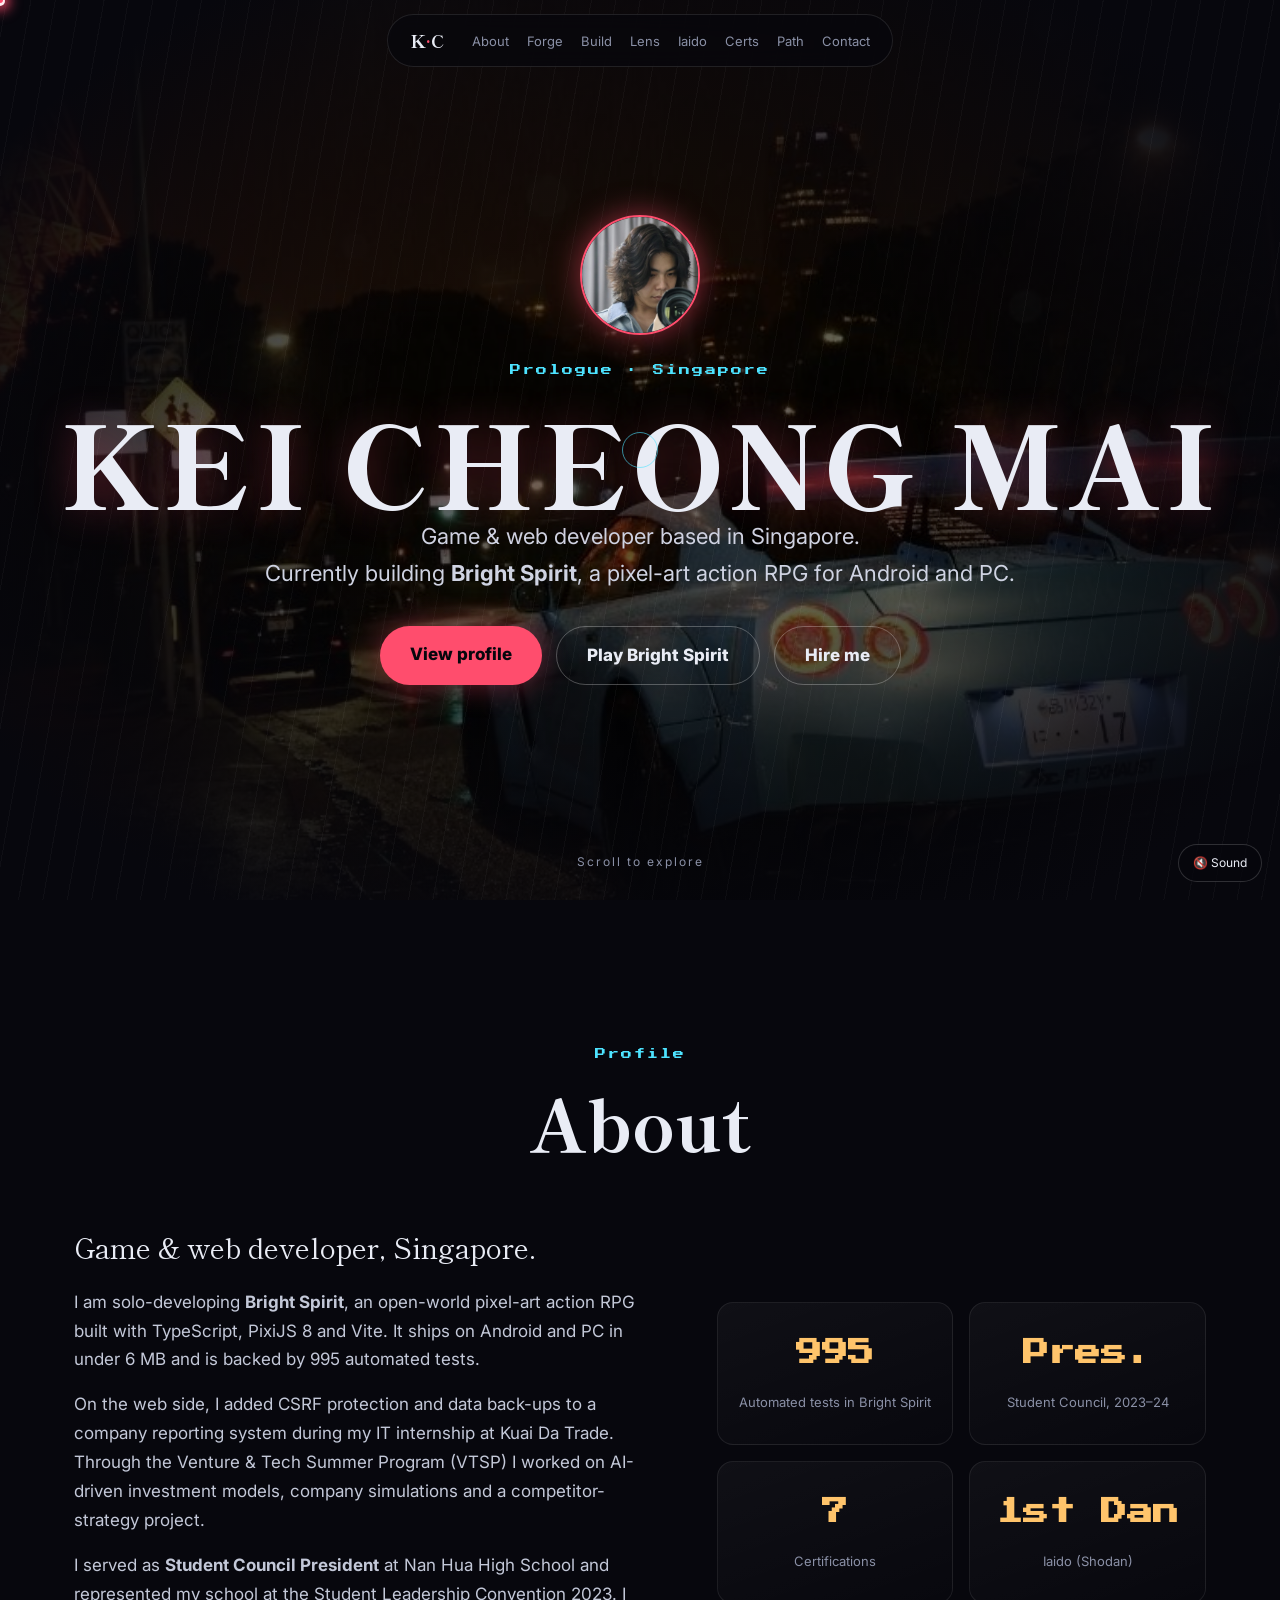
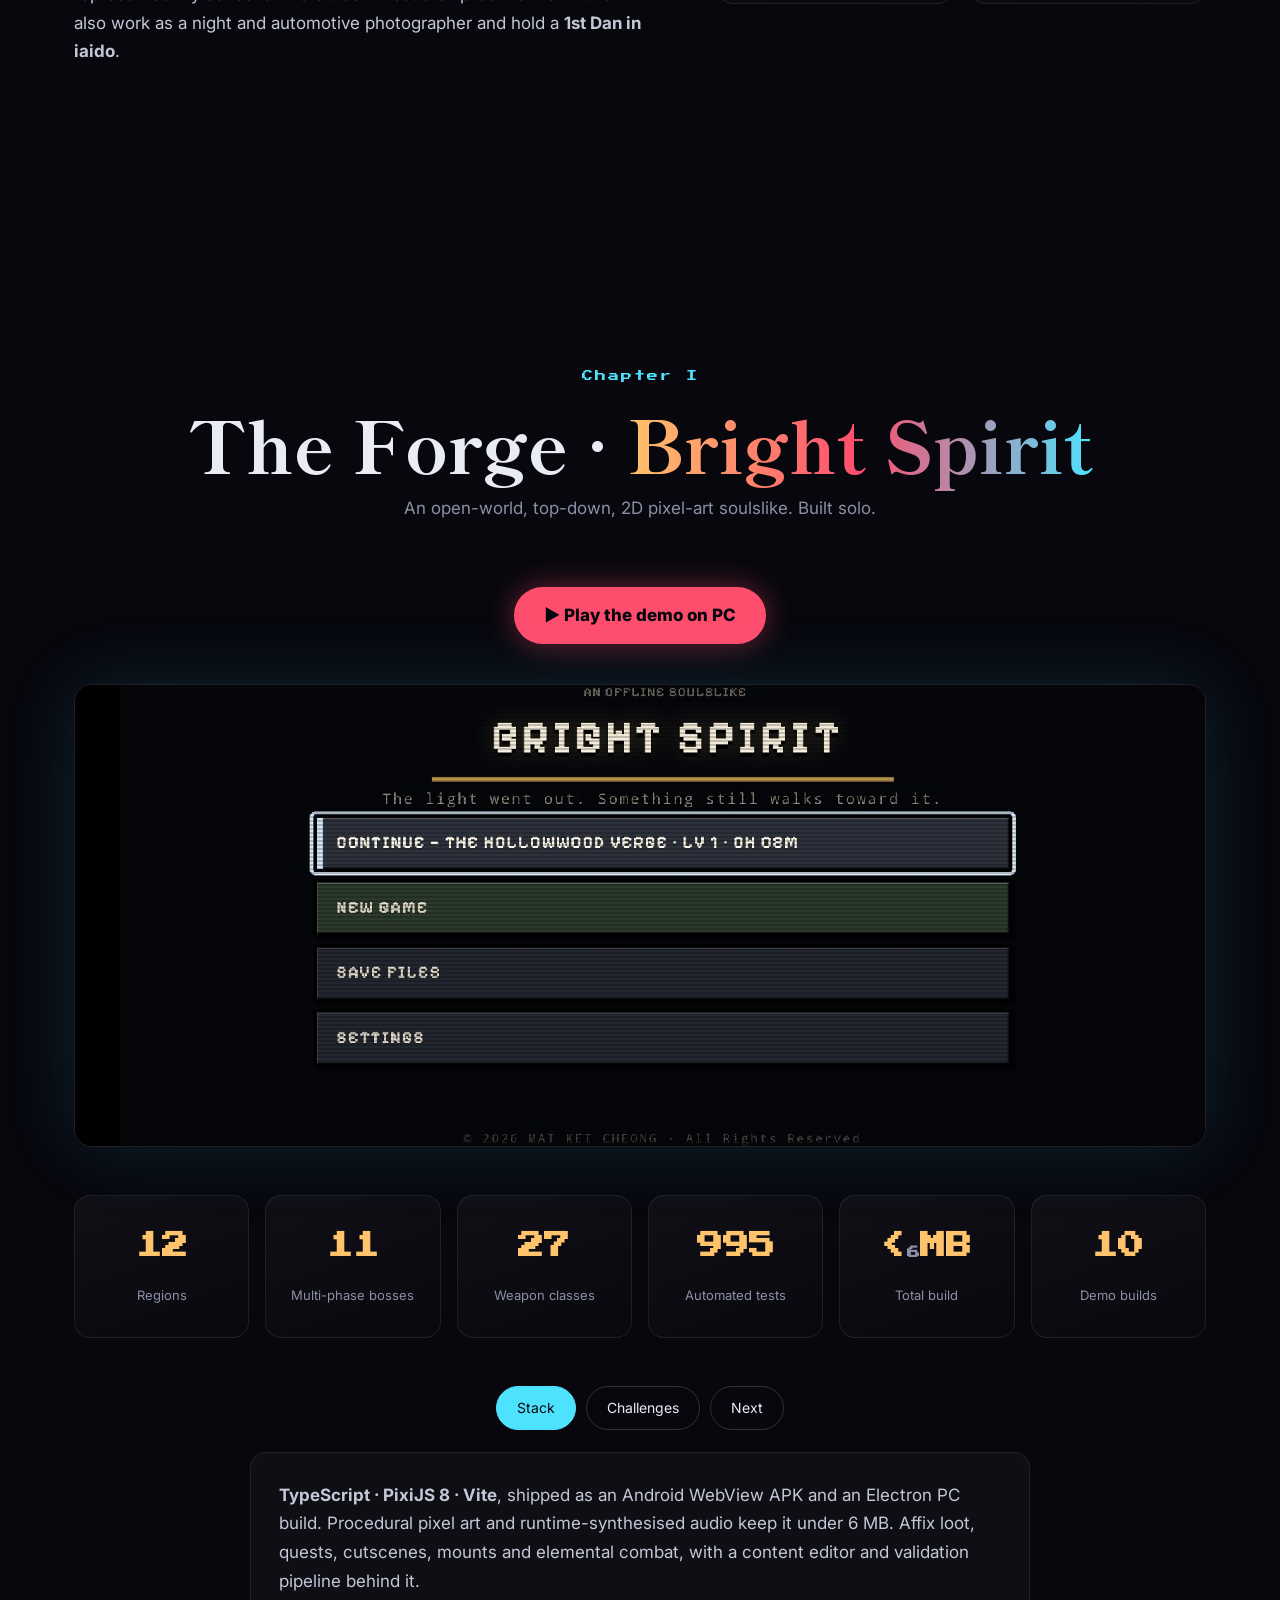
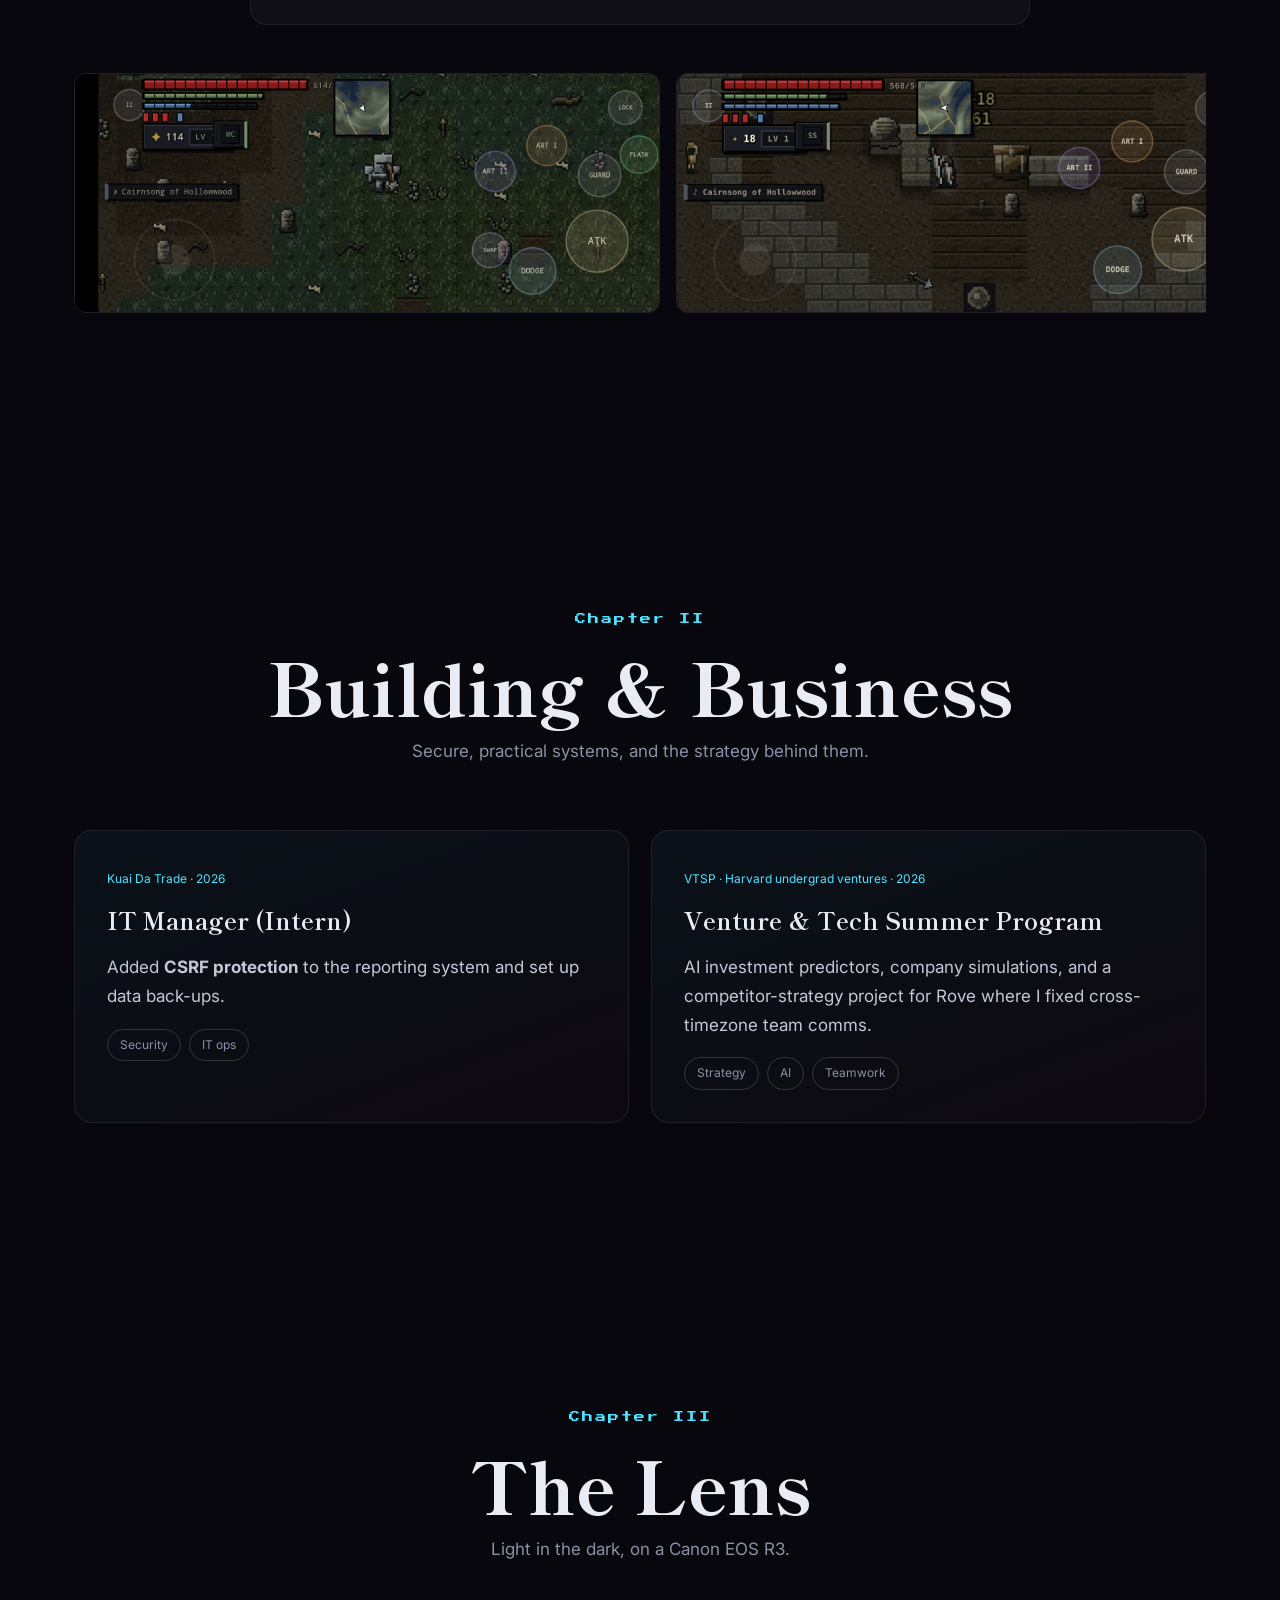
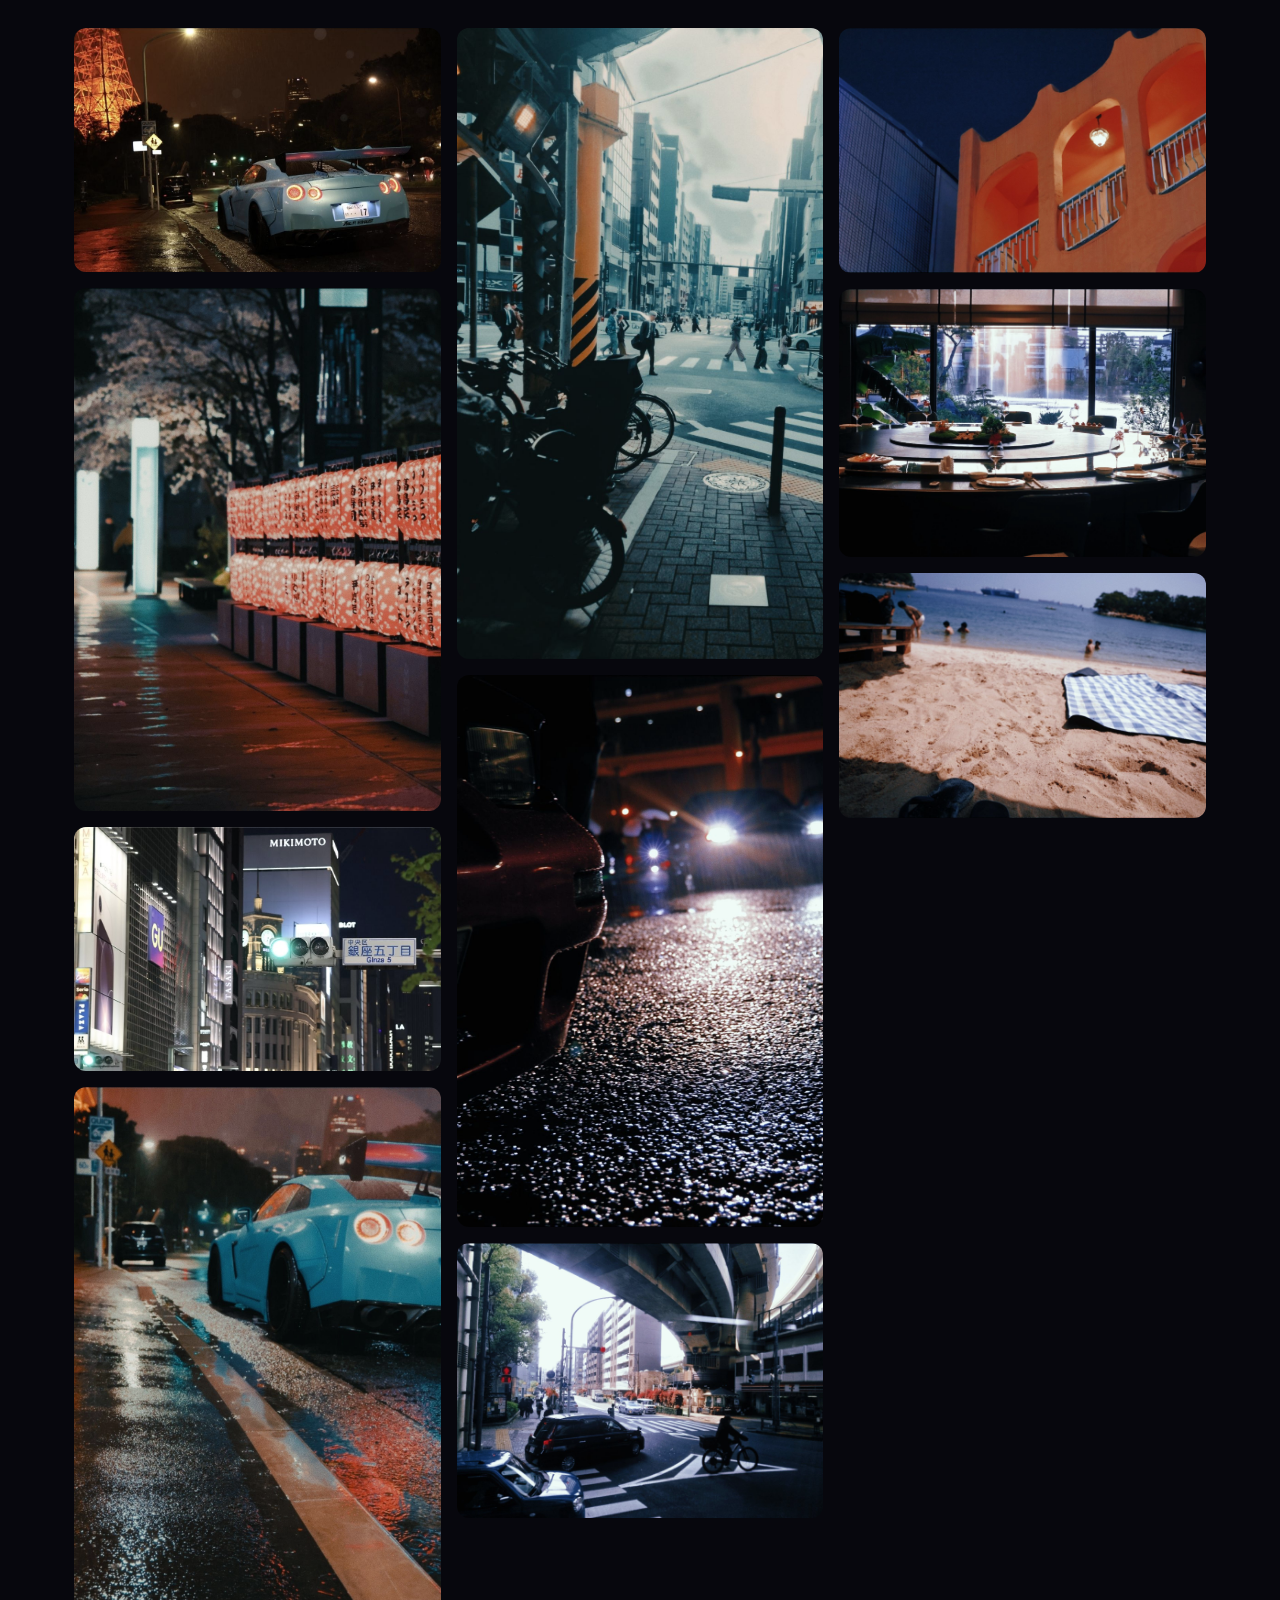
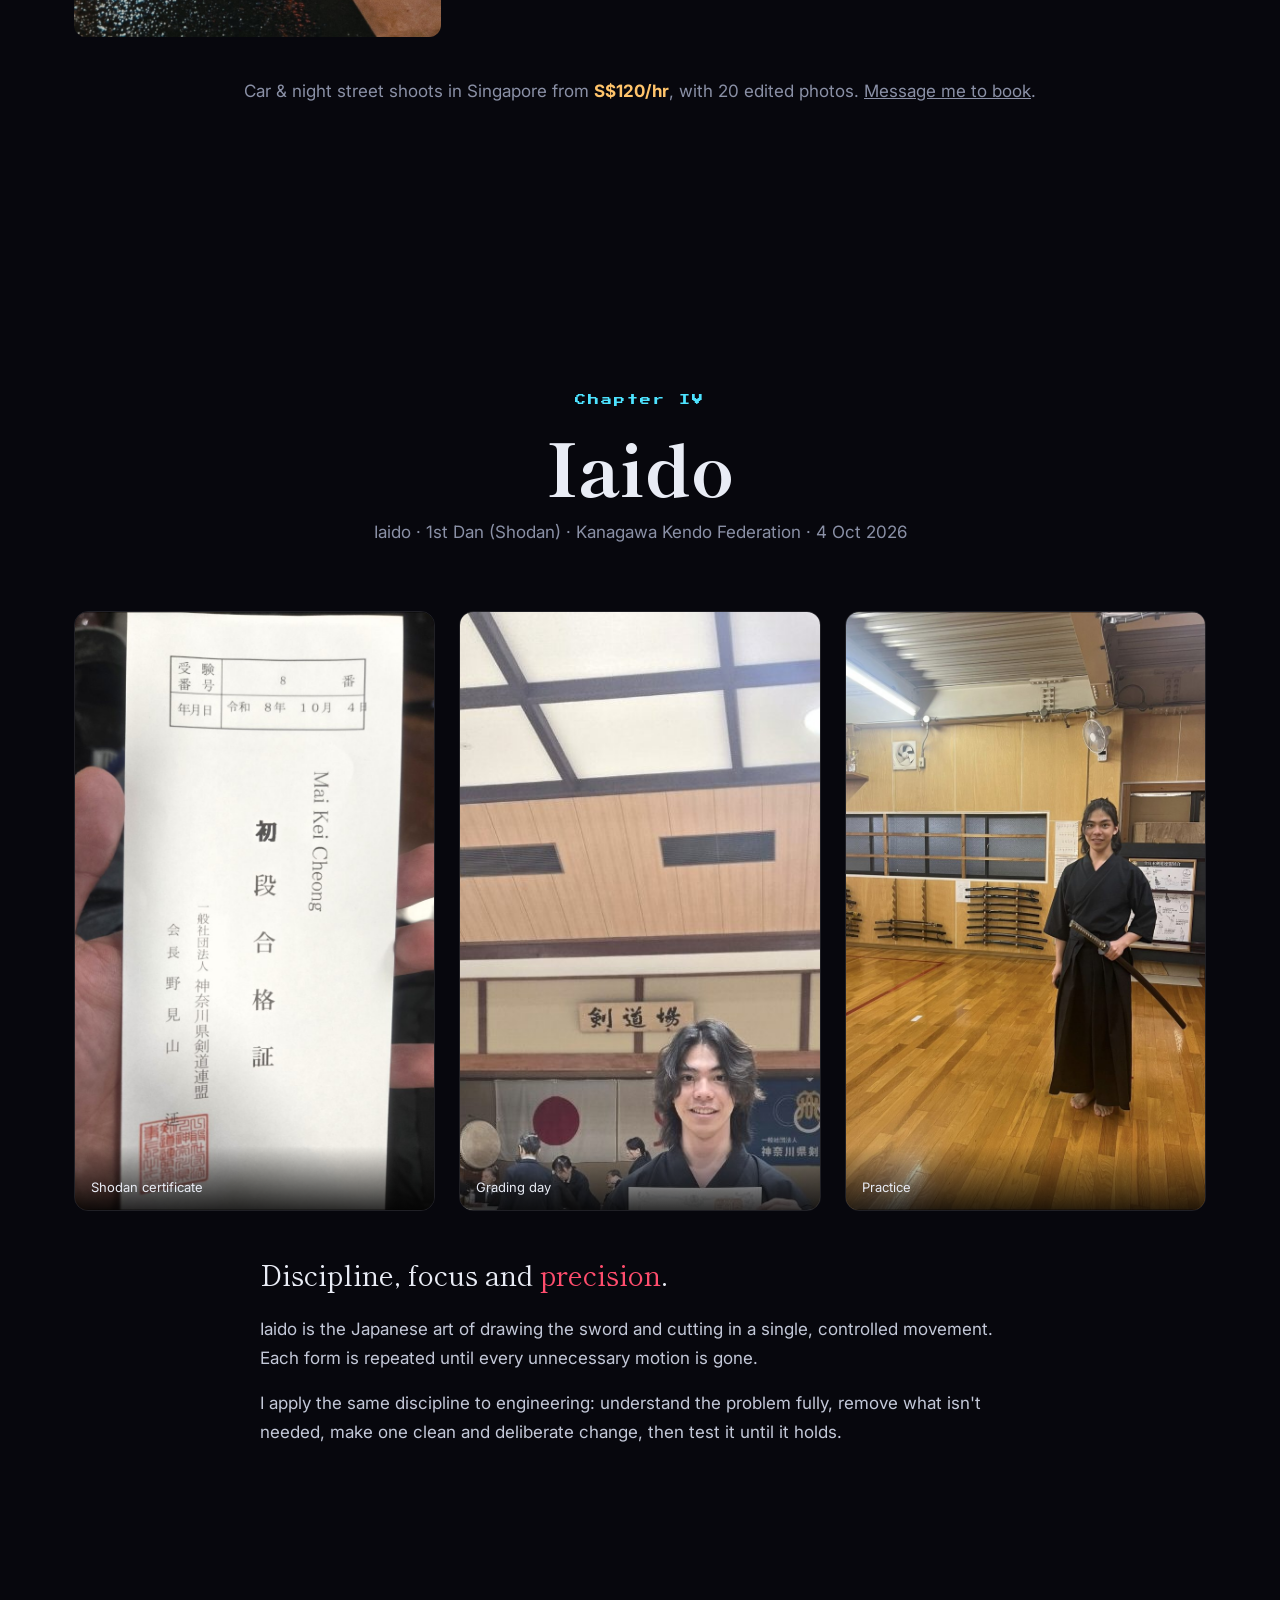
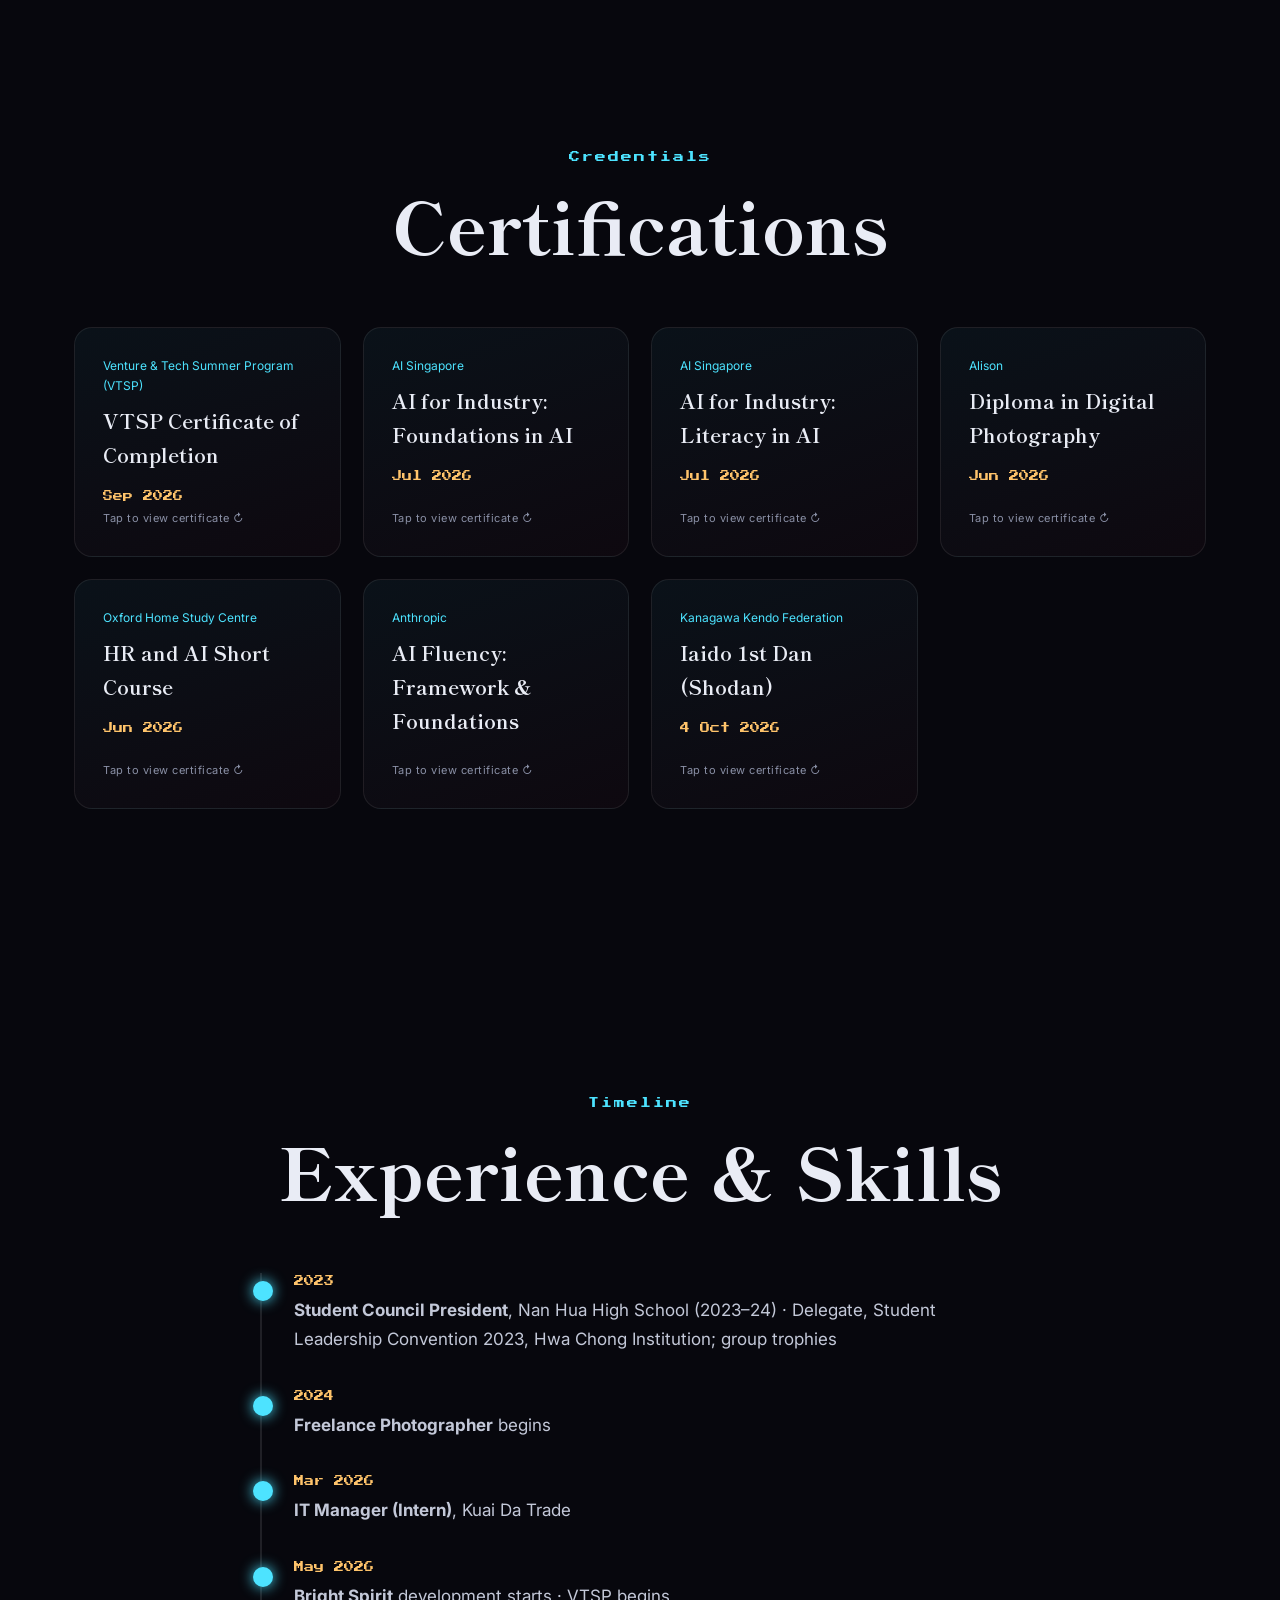
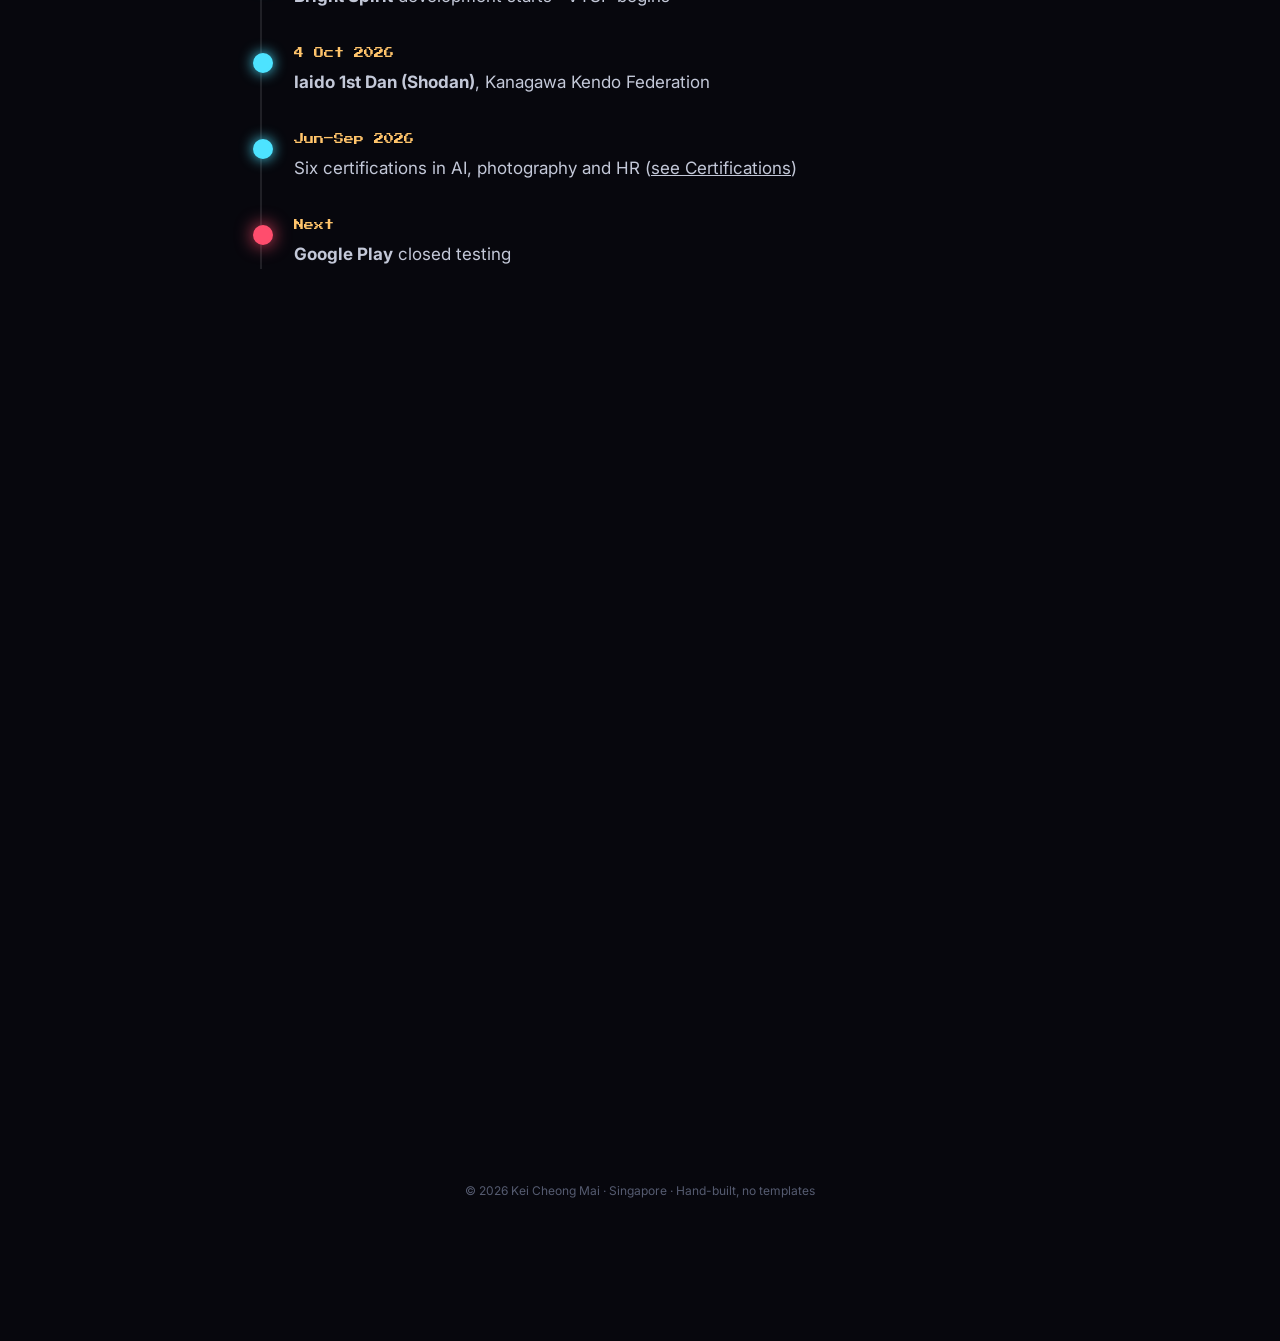
==== index.html @ 304529ba "Update the root site certificate markup. Replace index.html, style.css, and main.js, and keep the em" ====
<!doctype html>
<html lang="en"><head>
<meta charset="utf-8"><meta name="viewport" content="width=device-width,initial-scale=1">
<title>Kei Cheong Mai · Game &amp; Web Developer</title>
<meta name="description" content="Kei Cheong Mai: game and web developer building Bright Spirit, night and automotive photographer, iaido 1st Dan. Singapore.">
<meta property="og:title" content="Kei Cheong Mai · Game &amp; Web Developer"><meta property="og:image" content="img/portrait-main.jpg">
<link rel="preconnect" href="https://fonts.googleapis.com"><link href="https://fonts.googleapis.com/css2?family=Press+Start+2P&family=Shippori+Mincho:wght@600;800&family=Inter:wght@300;400;600;800&display=swap" rel="stylesheet">
<link rel="stylesheet" href="style.css">
</head><body>
<canvas id="fx"></canvas>
<div id="cursor"><span class="dot"></span><span class="ring"></span></div>
<div id="progress"><span></span><i id="flame"></i></div>
<nav id="nav"><a href="#top" class="logo">K<span>·</span>C</a>
 <ol><li><a href="#about">About</a></li><li><a href="#ch1">Forge</a></li><li><a href="#ch2">Build</a></li><li><a href="#ch3">Lens</a></li><li><a href="#ch4">Iaido</a></li><li><a href="#certs">Certs</a></li><li><a href="#path">Path</a></li><li><a href="#contact">Contact</a></li></ol></nav>

<header id="top" class="hero">
 <div class="rain" aria-hidden="true"></div>
 <div class="hero-bg" style="background-image:url(img/photo-gtr-tokyo-tower.jpg)"></div>
 <div class="hero-inner">
  <img class="portrait" src="img/portrait-main.jpg" alt="Kei Cheong Mai behind his camera">
  <p class="kicker pixel">Prologue · Singapore</p>
  <h1 class="glitch" data-text="KEI CHEONG MAI">KEI CHEONG MAI</h1>
  <p class="lead">Game &amp; web developer based in Singapore.<br>Currently building <b>Bright Spirit</b>, a pixel-art action RPG for Android and PC.</p>
  <div class="cta"><a class="btn mag" href="#about">View profile</a><a class="btn ghost mag" href="play/?demo">Play Bright Spirit</a><a class="btn ghost mag" href="#contact">Hire me</a></div>
 </div>
 <p class="hint">Scroll to explore</p>
</header>


<section id="about" class="chapter">
 <div class="chap-head reveal"><span class="pixel">Profile</span><h2>About</h2></div>
 <div class="split">
  <div class="reveal"><p class="big">Game &amp; web developer, Singapore.</p>
   <p>I am solo-developing <b>Bright Spirit</b>, an open-world pixel-art action RPG built with TypeScript, PixiJS 8 and Vite. It ships on Android and PC in under 6 MB and is backed by 995 automated tests.</p>
   <p>On the web side, I added CSRF protection and data back-ups to a company reporting system during my IT internship at Kuai Da Trade. Through the Venture &amp; Tech Summer Program (VTSP) I worked on AI-driven investment models, company simulations and a competitor-strategy project.</p>
   <p>I served as <b>Student Council President</b> at Nan Hua High School and represented my school at the Student Leadership Convention 2023. I also work as a night and automotive photographer and hold a <b>1st Dan in iaido</b>.</p></div>
  <div class="stat-grid reveal">
   <div class="stat tilt"><b data-count="995">0</b><span>Automated tests in Bright Spirit</span></div>
   <div class="stat tilt"><b>Pres.</b><span>Student Council, 2023–24</span></div>
   <div class="stat tilt"><b data-count="7">0</b><span>Certifications</span></div>
   <div class="stat tilt"><b>1st Dan</b><span>Iaido (Shodan)</span></div>
  </div>
 </div>
</section>

<section id="ch1" class="chapter forge">
 <div class="chap-head reveal"><span class="pixel">Chapter I</span><h2>The Forge · <span class="bs">Bright Spirit</span></h2><p>An open-world, top-down, 2D pixel-art soulslike. Built solo.</p></div>
 <div class="cta reveal" style="margin:0 0 40px"><a class="btn mag" href="play/?demo">▶ Play the demo on PC</a></div>
 <div class="showcase reveal"><img src="img/game-title.jpg" alt="Bright Spirit title screen" loading="lazy"><div class="scan"></div></div>
 <div class="stat-grid wide reveal">
  <div class="stat tilt"><b data-count="12">0</b><span>Regions</span></div>
  <div class="stat tilt"><b data-count="11">0</b><span>Multi-phase bosses</span></div>
  <div class="stat tilt"><b data-count="27">0</b><span>Weapon classes</span></div>
  <div class="stat tilt"><b data-count="995">0</b><span>Automated tests</span></div>
  <div class="stat tilt"><b>&lt;<span data-count="6">0</span>MB</b><span>Total build</span></div>
  <div class="stat tilt"><b data-count="10">0</b><span>Demo builds</span></div>
 </div>
 <div class="tabs reveal">
  <div class="tab-btns"><button class="on" data-t="t1">Stack</button><button data-t="t2">Challenges</button><button data-t="t3">Next</button></div>
  <div id="t1" class="tab on"><p><b>TypeScript · PixiJS 8 · Vite</b>, shipped as an Android WebView APK and an Electron PC build. Procedural pixel art and runtime-synthesised audio keep it under 6 MB. Affix loot, quests, cutscenes, mounts and elemental combat, with a content editor and validation pipeline behind it.</p></div>
  <div id="t2" class="tab"><ul><li><b>Mobile readability</b>: reworked UI for small landscape screens.</li><li><b>Low-end performance</b>: chunk caching, particle budgets and baked shading.</li><li><b>Economy rebalance</b>: cut final-boss grind from 9.5 levels to 2–4 per boss.</li><li><b>Narrative</b>: restructured the story and added DLC hooks.</li></ul></div>
  <div id="t3" class="tab"><p>Google Play closed testing, then a sequel. <span class="pixel small">Loading…</span></p></div>
 </div>
 <div class="filmstrip reveal">
  <img src="img/game-gameplay.jpg" alt="Bright Spirit gameplay" loading="lazy">
  <img src="img/v3after-land-combat.jpg" alt="Combat" loading="lazy">
  <img src="img/v3after-land-walls.jpg" alt="Level walls" loading="lazy">
  <img src="img/v3after-land-hud.jpg" alt="In-game HUD" loading="lazy">
  <img src="img/v2after-desktop-walls.jpg" alt="Desktop build" loading="lazy">
 </div>
</section>

<section id="ch2" class="chapter">
 <div class="chap-head reveal"><span class="pixel">Chapter II</span><h2>Building &amp; Business</h2><p>Secure, practical systems, and the strategy behind them.</p></div>
 <div class="cards">
  <article class="card tilt reveal"><span class="tag">Kuai Da Trade · 2026</span><h3>IT Manager (Intern)</h3><p>Added <b>CSRF protection</b> to the reporting system and set up data back-ups.</p><div class="chips"><i>Security</i><i>IT ops</i></div></article>
  <article class="card tilt reveal"><span class="tag">VTSP · Harvard undergrad ventures · 2026</span><h3>Venture &amp; Tech Summer Program</h3><p>AI investment predictors, company simulations, and a competitor-strategy project for Rove where I fixed cross-timezone team comms.</p><div class="chips"><i>Strategy</i><i>AI</i><i>Teamwork</i></div></article>
 </div>
</section>

<section id="ch3" class="chapter lens">
 <div class="chap-head reveal"><span class="pixel">Chapter III</span><h2>The Lens</h2><p>Light in the dark, on a Canon EOS R3.</p></div>
 <div class="masonry">
  <figure class="reveal"><img src="img/photo-gtr-tokyo-tower.jpg" alt="GT-R by Tokyo Tower in the rain" loading="lazy"><figcaption>Tokyo Tower, rain</figcaption></figure>
  <figure class="reveal"><img src="img/photo-lanterns.jpg" alt="Lantern wall under cherry blossoms" loading="lazy"><figcaption>Lanterns &amp; sakura</figcaption></figure>
  <figure class="reveal"><img src="img/photo-ginza5.jpg" alt="Ginza 5 at night" loading="lazy"><figcaption>Ginza 5</figcaption></figure>
  <figure class="reveal"><img src="img/photo-gtr-rain.jpg" alt="GT-R low angle in rain" loading="lazy"><figcaption>Kerbside</figcaption></figure>
  <figure class="reveal"><img src="img/photo-tokyo-crossing.jpg" alt="Tokyo crossing" loading="lazy"><figcaption>Crossing</figcaption></figure>
  <figure class="reveal"><img src="img/photo-rainy-headlights.jpg" alt="Rainy headlights" loading="lazy"><figcaption>Headlights</figcaption></figure>
  <figure class="reveal"><img src="img/photo-expressway.jpg" alt="Expressway" loading="lazy"><figcaption>Expressway</figcaption></figure>
  <figure class="reveal"><img src="img/photo-orange-balcony.jpg" alt="Orange balcony" loading="lazy"><figcaption>Balcony</figcaption></figure>
  <figure class="reveal"><img src="img/photo-lakeside-dining.jpg" alt="Lakeside dining" loading="lazy"><figcaption>Lakeside</figcaption></figure>
  <figure class="reveal"><img src="img/photo-beach.jpg" alt="Beach" loading="lazy"><figcaption>Shoreline</figcaption></figure>
 </div>
 <p class="book reveal">Car &amp; night street shoots in Singapore from <b>S$120/hr</b>, with 20 edited photos. <a href="#contact">Message me to book</a>.</p>
</section>

<section id="ch4" class="chapter iaido">
 <div class="chap-head reveal"><span class="pixel">Chapter IV</span><h2>Iaido</h2><p>Iaido · 1st Dan (Shodan) · Kanagawa Kendo Federation · 4 Oct 2026</p></div>
 <div class="iaido-grid">
  <figure class="reveal tall"><img src="img/iaido-shodan-certificate.jpg" alt="Iaido Shodan certificate, Kanagawa Kendo Federation" loading="lazy"><figcaption>Shodan certificate</figcaption></figure>
  <figure class="reveal tall"><img src="img/iaido-grading-dojo.jpg" alt="Kei Cheong at the dojo on grading day" loading="lazy"><figcaption>Grading day</figcaption></figure>
  <figure class="reveal tall"><img src="img/iaido-with-katana.jpg" alt="Kei Cheong in hakama with katana" loading="lazy"><figcaption>Practice</figcaption></figure>
 </div>
 <div class="reveal iaido-text" style="max-width:760px;margin:40px auto 0"><p class="big">Discipline, focus and <em>precision</em>.</p>
  <p>Iaido is the Japanese art of drawing the sword and cutting in a single, controlled movement. Each form is repeated until every unnecessary motion is gone.</p>
  <p>I apply the same discipline to engineering: understand the problem fully, remove what isn't needed, make one clean and deliberate change, then test it until it holds.</p></div>
</section>

<section id="certs" class="chapter">
 <div class="chap-head reveal"><span class="pixel">Credentials</span><h2>Certifications</h2></div>
 <div class="cards certs">
 <article class="card cert tilt reveal" tabindex="0" role="button" aria-pressed="false" aria-label="VTSP Certificate of Completion: show certificate" data-cert="img/certs/vtsp.jpg"><div class="flip"><div class="face front"><span class="tag">Venture &amp; Tech Summer Program (VTSP)</span><h3>VTSP Certificate of Completion</h3><p>Sep 2026</p><span class="flip-hint">Tap to view certificate ↻</span></div><div class="face back"><div class="soon"><span class="pixel">Certificate</span><p>Certificate image coming soon</p></div></div></div></article>
 <article class="card cert tilt reveal" tabindex="0" role="button" aria-pressed="false" aria-label="AI for Industry: Foundations in AI: show certificate" data-cert="img/certs/aisg-foundations.jpg"><div class="flip"><div class="face front"><span class="tag">AI Singapore</span><h3>AI for Industry: Foundations in AI</h3><p>Jul 2026</p><span class="flip-hint">Tap to view certificate ↻</span></div><div class="face back"><div class="soon"><span class="pixel">Certificate</span><p>Certificate image coming soon</p></div></div></div></article>
 <article class="card cert tilt reveal" tabindex="0" role="button" aria-pressed="false" aria-label="AI for Industry: Literacy in AI: show certificate" data-cert="img/certs/aisg-literacy.jpg"><div class="flip"><div class="face front"><span class="tag">AI Singapore</span><h3>AI for Industry: Literacy in AI</h3><p>Jul 2026</p><span class="flip-hint">Tap to view certificate ↻</span></div><div class="face back"><div class="soon"><span class="pixel">Certificate</span><p>Certificate image coming soon</p></div></div></div></article>
 <article class="card cert tilt reveal" tabindex="0" role="button" aria-pressed="false" aria-label="Diploma in Digital Photography: show certificate" data-cert="img/certs/alison-photography.jpg"><div class="flip"><div class="face front"><span class="tag">Alison</span><h3>Diploma in Digital Photography</h3><p>Jun 2026</p><span class="flip-hint">Tap to view certificate ↻</span></div><div class="face back"><div class="soon"><span class="pixel">Certificate</span><p>Certificate image coming soon</p></div></div></div></article>
 <article class="card cert tilt reveal" tabindex="0" role="button" aria-pressed="false" aria-label="HR and AI Short Course: show certificate" data-cert="img/certs/oxford-hr-ai.jpg"><div class="flip"><div class="face front"><span class="tag">Oxford Home Study Centre</span><h3>HR and AI Short Course</h3><p>Jun 2026</p><span class="flip-hint">Tap to view certificate ↻</span></div><div class="face back"><div class="soon"><span class="pixel">Certificate</span><p>Certificate image coming soon</p></div></div></div></article>
 <article class="card cert tilt reveal" tabindex="0" role="button" aria-pressed="false" aria-label="AI Fluency: Framework & Foundations: show certificate" data-cert="img/certs/anthropic-ai-fluency.jpg"><div class="flip"><div class="face front"><span class="tag">Anthropic</span><h3>AI Fluency: Framework &amp; Foundations</h3><span class="flip-hint">Tap to view certificate ↻</span></div><div class="face back"><div class="soon"><span class="pixel">Certificate</span><p>Certificate image coming soon</p></div></div></div></article>
 <article class="card cert tilt reveal" tabindex="0" role="button" aria-pressed="false" aria-label="Iaido 1st Dan (Shodan): show certificate" data-cert="img/iaido-shodan-certificate.jpg"><div class="flip"><div class="face front"><span class="tag">Kanagawa Kendo Federation</span><h3>Iaido 1st Dan (Shodan)</h3><p>4 Oct 2026</p><span class="flip-hint">Tap to view certificate ↻</span></div><div class="face back"><div class="soon"><span class="pixel">Certificate</span><p>Certificate image coming soon</p></div></div></div></article>
 </div>
</section>

<section id="path" class="chapter">
 <div class="chap-head reveal"><span class="pixel">Timeline</span><h2>Experience &amp; Skills</h2></div>
 <ol class="timeline">
  <li class="reveal"><time>2023</time><b>Student Council President</b>, Nan Hua High School (2023–24) · Delegate, Student Leadership Convention 2023, Hwa Chong Institution; group trophies</li>
  <li class="reveal"><time>2024</time><b>Freelance Photographer</b> begins</li>
  <li class="reveal"><time>Mar 2026</time><b>IT Manager (Intern)</b>, Kuai Da Trade</li>
  <li class="reveal"><time>May 2026</time><b>Bright Spirit</b> development starts · VTSP begins</li>
  <li class="reveal"><time>4 Oct 2026</time><b>Iaido 1st Dan (Shodan)</b>, Kanagawa Kendo Federation</li>
  <li class="reveal"><time>Jun–Sep 2026</time>Six certifications in AI, photography and HR (<a href="#certs">see Certifications</a>)</li>
  <li class="reveal next"><time>Next</time><b>Google Play</b> closed testing</li>
 </ol>
 <div class="skills reveal">
  <i>TypeScript</i><i>PixiJS</i><i>Vite</i><i>Electron</i><i>Android</i><i>Web design</i><i>Web security</i><i>Testing</i><i>IT ops</i><i>Photography</i><i>Project planning</i><i>Market research</i><i>Leadership</i><i>AI fluency</i>
 </div>
</section>

<section id="contact" class="chapter finale">
 <div class="reveal"><span class="pixel">Contact</span><h2>Let's work<br><span class="bs">together</span>.</h2>
 <p><a class="mail" href="mailto:maikeicheong@gmail.com">maikeicheong@gmail.com</a></p>
 <p>Open to freelance game, web and photography work, and to full-time roles.</p>
 <div class="cta"><a class="btn mag" href="mailto:maikeicheong@gmail.com?subject=Hi%20Kei%20Cheong">Email me</a><a class="btn ghost mag" href="https://www.linkedin.com/in/kei-cheong-mai-2151913a4" target="_blank" rel="noopener">LinkedIn</a></div></div>
 <footer>© 2026 Kei Cheong Mai · Singapore · Hand-built, no templates</footer>
</section>

<button id="snd" aria-pressed="false" title="Toggle slash sound">🔇 Sound</button>
<div id="lightbox"><img alt=""><p></p></div>
<script src="main.js"></script>
</body></html>
---- style.css ----
:root{--bg:#07070d;--ink:#e9ecf5;--dim:#8a90a6;--neon:#ff4d6d;--cyan:#4de3ff;--gold:#ffc46b}
*{box-sizing:border-box;margin:0;padding:0}
html{scroll-behavior:smooth}
body{background:var(--bg);color:var(--ink);font:400 17px/1.7 Inter,system-ui,sans-serif;overflow-x:hidden;cursor:none}
a,button{cursor:none;color:inherit}
@media (hover:none){body,a,button{cursor:auto}#cursor{display:none}}
::selection{background:var(--neon);color:#000}
.pixel{font-family:"Press Start 2P",monospace;font-size:11px;letter-spacing:2px;color:var(--cyan)}
.small{font-size:9px}
#fx{position:fixed;inset:0;pointer-events:none;z-index:90}
#cursor .dot,#cursor .ring{position:fixed;left:0;top:0;pointer-events:none;z-index:100;border-radius:50%;transform:translate(-50%,-50%)}
#cursor .dot{width:6px;height:6px;background:var(--neon);box-shadow:0 0 12px var(--neon)}
#cursor .ring{width:36px;height:36px;border:1px solid rgba(77,227,255,.6);transition:width .2s,height .2s,border-color .2s}
body.hov #cursor .ring{width:64px;height:64px;border-color:var(--neon)}
#progress{position:fixed;left:0;top:0;height:3px;width:100%;z-index:80}
#progress span{display:block;height:100%;width:0;background:linear-gradient(90deg,var(--cyan),var(--neon))}
#flame{position:absolute;top:-4px;left:0;width:10px;height:10px;border-radius:50%;background:#fff;box-shadow:0 0 14px 4px var(--neon)}
#nav{position:fixed;top:14px;left:50%;transform:translateX(-50%);z-index:70;display:flex;gap:28px;align-items:center;padding:10px 22px;border:1px solid #ffffff1a;border-radius:40px;background:#07070daa;backdrop-filter:blur(10px)}
#nav ol{display:flex;gap:18px;list-style:none}
#nav a{text-decoration:none;font-size:13px;color:var(--dim);transition:color .2s}
#nav a:hover,#nav a.on{color:var(--ink)}
.logo{font-family:"Shippori Mincho";font-weight:800;font-size:18px!important;color:var(--ink)!important}.logo span{color:var(--neon)}
@media(max-width:760px){#nav ol{display:none}}
.hero{position:relative;height:100vh;min-height:620px;display:grid;place-items:center;overflow:hidden;text-align:center}
.hero-bg{position:absolute;inset:-5%;background-size:cover;background-position:center;filter:brightness(.38) saturate(1.2);transform:scale(1.1)}
.hero::after{content:"";position:absolute;inset:0;background:radial-gradient(ellipse at center,transparent 30%,var(--bg) 85%)}
.rain{position:absolute;inset:0;z-index:2;background-image:repeating-linear-gradient(100deg,transparent 0 6px,#ffffff10 6px 7px,transparent 7px 24px);background-size:200% 200%;animation:rain .5s linear infinite;opacity:.5}
@keyframes rain{to{background-position:-60px 160px}}
.hero-inner{position:relative;z-index:3;padding:0 20px}
.kicker{margin-bottom:22px}
h1{font-family:"Shippori Mincho";font-weight:800;font-size:clamp(44px,9vw,128px);line-height:1;letter-spacing:4px;text-shadow:0 0 40px #ff4d6d55}
.glitch{position:relative}
.glitch::before,.glitch::after{content:attr(data-text);position:absolute;inset:0;opacity:.7;clip-path:inset(0 0 100% 0)}
.glitch::before{color:var(--cyan);animation:g1 3s infinite steps(1)}
.glitch::after{color:var(--neon);animation:g2 3s infinite steps(1)}
@keyframes g1{0%,92%{transform:none;clip-path:inset(0 0 100% 0)}93%{transform:translate(-4px,2px);clip-path:inset(20% 0 50% 0)}96%{transform:translate(3px,-2px);clip-path:inset(60% 0 10% 0)}}
@keyframes g2{0%,93%{transform:none;clip-path:inset(0 0 100% 0)}94%{transform:translate(4px,0);clip-path:inset(40% 0 30% 0)}97%{transform:translate(-3px,1px);clip-path:inset(5% 0 80% 0)}}
.kanji{font-family:"Shippori Mincho";color:var(--neon);font-size:22px;letter-spacing:12px;margin:14px 0 20px}
.lead{font-size:clamp(17px,2vw,22px);color:#cfd3e2}
.swap{color:var(--gold);display:inline-block;min-width:3ch}
.cta{display:flex;gap:14px;justify-content:center;margin-top:34px;flex-wrap:wrap}
.btn{display:inline-block;padding:14px 30px;border-radius:40px;background:var(--neon);color:#07070d;font-weight:800;text-decoration:none;box-shadow:0 0 30px #ff4d6d66;transition:box-shadow .3s}
.btn:hover{box-shadow:0 0 50px var(--neon)}
.btn.ghost{background:transparent;color:var(--ink);border:1px solid #ffffff44;box-shadow:none}
.hint{position:absolute;bottom:28px;z-index:3;font-size:12px;color:var(--dim);letter-spacing:2px;animation:bob 2s ease-in-out infinite}
@keyframes bob{50%{transform:translateY(6px)}}
.chapter{position:relative;max-width:1180px;margin:0 auto;padding:140px 24px}
.chap-head{text-align:center;margin-bottom:64px}
.chap-head h2,.finale h2{font-family:"Shippori Mincho";font-weight:800;font-size:clamp(36px,6vw,72px);line-height:1.1;margin:12px 0}
.chap-head p{color:var(--dim)}
.bs{background:linear-gradient(90deg,var(--gold),var(--neon),var(--cyan));-webkit-background-clip:text;background-clip:text;color:transparent}
.split{display:grid;grid-template-columns:1.2fr 1fr;gap:56px;align-items:center}
@media(max-width:860px){.split{grid-template-columns:1fr}}
.split p{margin-bottom:16px;color:#c3c8d8}.big{font-size:28px;font-family:"Shippori Mincho";color:var(--ink)!important}.big em{color:var(--neon);font-style:normal}
.stat-grid{display:grid;grid-template-columns:repeat(2,1fr);gap:16px}
.stat-grid.wide{grid-template-columns:repeat(auto-fit,minmax(160px,1fr));margin:48px 0}
.stat{padding:28px 20px;border:1px solid #ffffff14;border-radius:16px;background:linear-gradient(160deg,#ffffff0a,#ffffff02);text-align:center;transition:transform .15s,border-color .3s}
.stat:hover{border-color:var(--neon)}
.stat b{display:block;font-family:"Press Start 2P";font-size:26px;color:var(--gold);margin-bottom:12px}
.stat span{font-size:13px;color:var(--dim)}
.showcase{position:relative;border-radius:18px;overflow:hidden;border:1px solid #ffffff1a;box-shadow:0 0 80px #4de3ff22}
.showcase img{display:block;width:100%;image-rendering:pixelated}
.scan{position:absolute;inset:0;background:repeating-linear-gradient(0deg,#0003 0 2px,transparent 2px 4px);pointer-events:none}
.tabs{max-width:780px;margin:0 auto}
.tab-btns{display:flex;gap:10px;justify-content:center;margin-bottom:22px}
.tab-btns button{font:inherit;font-size:14px;padding:9px 20px;border-radius:30px;border:1px solid #ffffff2a;background:none;transition:.2s}
.tab-btns button.on{background:var(--cyan);color:#07070d;border-color:var(--cyan)}
.tab{display:none;padding:28px;border-radius:16px;background:#ffffff08;border:1px solid #ffffff12;color:#c3c8d8}
.tab.on{display:block;animation:fade .4s}.tab li{margin:0 0 8px 18px}
@keyframes fade{from{opacity:0;transform:translateY(8px)}}
.filmstrip{display:flex;gap:16px;overflow-x:auto;margin-top:48px;padding-bottom:12px;scroll-snap-type:x mandatory}
.filmstrip img{height:240px;border-radius:12px;scroll-snap-align:start;border:1px solid #ffffff1a;transition:transform .3s}
.filmstrip img:hover{transform:scale(1.03)}
.cards{display:grid;grid-template-columns:repeat(auto-fit,minmax(300px,1fr));gap:22px}
.card{padding:32px;border-radius:18px;border:1px solid #ffffff14;background:linear-gradient(160deg,#4de3ff0d,#ff4d6d08);transition:transform .15s,border-color .3s}
.card:hover{border-color:var(--cyan)}
.tag{font-size:12px;color:var(--cyan)}.card h3{font-family:"Shippori Mincho";font-size:24px;margin:8px 0 12px}.card p{color:#c3c8d8}
.chips,.skills{display:flex;flex-wrap:wrap;gap:8px;margin-top:18px}
.chips i,.skills i{font-style:normal;font-size:12px;padding:5px 12px;border-radius:20px;border:1px solid #ffffff2a;color:var(--dim);transition:.2s}
.skills{justify-content:center;margin-top:60px}.skills i:hover{color:#07070d;background:var(--gold);border-color:var(--gold)}
.masonry{columns:3 300px;column-gap:16px}
.masonry figure{position:relative;margin-bottom:16px;break-inside:avoid;border-radius:12px;overflow:hidden}
.masonry img{display:block;width:100%;transition:transform .6s,filter .6s;filter:saturate(.85)}
.masonry figure:hover img{transform:scale(1.06);filter:saturate(1.2)}
figcaption{position:absolute;left:0;right:0;bottom:0;padding:30px 16px 12px;font-size:13px;background:linear-gradient(transparent,#000c);opacity:0;transition:.3s}
.masonry figure:hover figcaption{opacity:1}
.book{text-align:center;margin-top:40px;color:var(--dim)}.book b{color:var(--gold)}
.timeline{list-style:none;max-width:760px;margin:0 auto;border-left:2px solid #ffffff1a;padding-left:32px}
.timeline li{position:relative;margin-bottom:34px;color:#c3c8d8}
.timeline li::before{content:"";position:absolute;left:-41px;top:8px;width:16px;height:16px;border-radius:50%;background:var(--bg);border:2px solid var(--cyan);transition:.4s}
.timeline li.in::before{background:var(--cyan);box-shadow:0 0 14px var(--cyan)}
.timeline li.next::before{border-color:var(--neon);background:var(--neon);box-shadow:0 0 18px var(--neon);animation:pulse 1.5s infinite}
@keyframes pulse{50%{box-shadow:0 0 4px var(--neon)}}
.timeline time{display:block;font-family:"Press Start 2P";font-size:10px;color:var(--gold);margin-bottom:6px}
.finale{text-align:center;min-height:80vh;display:flex;flex-direction:column;justify-content:center}
.finale p{color:var(--dim);margin-top:12px}
footer{margin-top:120px;font-size:12px;color:#555b70}
.reveal{opacity:0;transform:translateY(40px);transition:opacity .9s,transform .9s cubic-bezier(.2,.7,.2,1)}
.reveal.in{opacity:1;transform:none}
#lightbox{position:fixed;inset:0;z-index:95;background:#000e;display:none;place-items:center;padding:4vw}
#lightbox.on{display:grid}#lightbox img{max-width:100%;max-height:82vh;border-radius:8px}#lightbox p{text-align:center;color:var(--dim);margin-top:10px}
@media (prefers-reduced-motion:reduce){*{animation:none!important;transition:none!important}.reveal{opacity:1;transform:none}}

.portrait{width:120px;height:120px;border-radius:50%;object-fit:cover;border:2px solid var(--neon);box-shadow:0 0 30px #ff4d6d88;margin-bottom:18px}
.iaido-grid{display:grid;grid-template-columns:1fr 1.5fr 1fr;gap:24px;align-items:start}
.iaido-grid figure{position:relative;border-radius:14px;overflow:hidden;border:1px solid #ffffff1a}
.iaido-grid img{display:block;width:100%}
.iaido-grid .tall img{aspect-ratio:3/5;object-fit:cover}
.iaido-text p{margin-bottom:16px;color:#c3c8d8}.iaido-text .wide{margin-top:20px}
.iaido-grid figcaption{opacity:1}
@media(max-width:860px){.iaido-grid{grid-template-columns:1fr}}
#snd{position:fixed;right:18px;bottom:18px;z-index:70;font:inherit;font-size:12px;padding:8px 14px;border-radius:20px;border:1px solid #ffffff2a;background:#07070dcc}
@media (prefers-reduced-motion:reduce){.rain{display:none}}
.mail{color:var(--gold);font-size:20px;text-decoration:none}
.iaido-grid{grid-template-columns:repeat(3,1fr)}
.certs{grid-template-columns:repeat(auto-fit,minmax(260px,1fr))}.cert h3{font-size:20px}.cert p{font-family:"Press Start 2P";font-size:10px;color:var(--gold)!important;margin-top:4px}
@media(max-width:860px){.iaido-grid{grid-template-columns:1fr}}
/* cert flip cards */
.cert{padding:0;background:none;border:0;perspective:1000px;cursor:pointer;outline:none;min-height:230px}
.cert .flip{position:relative;height:100%;min-height:230px;transform-style:preserve-3d;transition:transform .8s cubic-bezier(.2,.8,.2,1)}
.cert.flipped .flip{transform:rotateY(180deg)}
.cert .face{position:absolute;inset:0;backface-visibility:hidden;-webkit-backface-visibility:hidden;border-radius:18px;border:1px solid #ffffff14;background:linear-gradient(160deg,#4de3ff0d,#ff4d6d08);padding:28px;display:flex;flex-direction:column;overflow:hidden}
.cert .back{transform:rotateY(180deg);padding:10px;align-items:center;justify-content:center;background:#0b0b14;border-color:#4de3ff55}
.cert:hover .face,.cert:focus-visible .face{border-color:var(--cyan)}
.cert:focus-visible .face{box-shadow:0 0 0 2px var(--cyan)}
.cert .back img{max-width:100%;max-height:100%;object-fit:contain;border-radius:10px;cursor:zoom-in}
.cert .soon{text-align:center;color:var(--dim)}.cert .soon .pixel{font-size:10px;color:var(--cyan)}.cert .soon p{font-family:"Shippori Mincho";font-size:18px;color:#c3c8d8!important;margin-top:10px}
.cert .back .soon{border:1px dashed #ffffff22;border-radius:12px;padding:28px 18px;width:100%}
.flip-hint{margin-top:auto;font-size:11px;color:var(--dim);letter-spacing:.5px}
.cert.burst .face{animation:certglow .7s ease-out}
@keyframes certglow{0%{box-shadow:0 0 0 0 #4de3ffaa,0 0 0 0 #ff4d6d88}60%{box-shadow:0 0 30px 8px #4de3ff55,0 0 60px 16px #ff4d6d33}100%{box-shadow:0 0 0 0 transparent}}
@media(prefers-reduced-motion:reduce){.cert .flip{transition:none}.cert.burst .face{animation:none}}
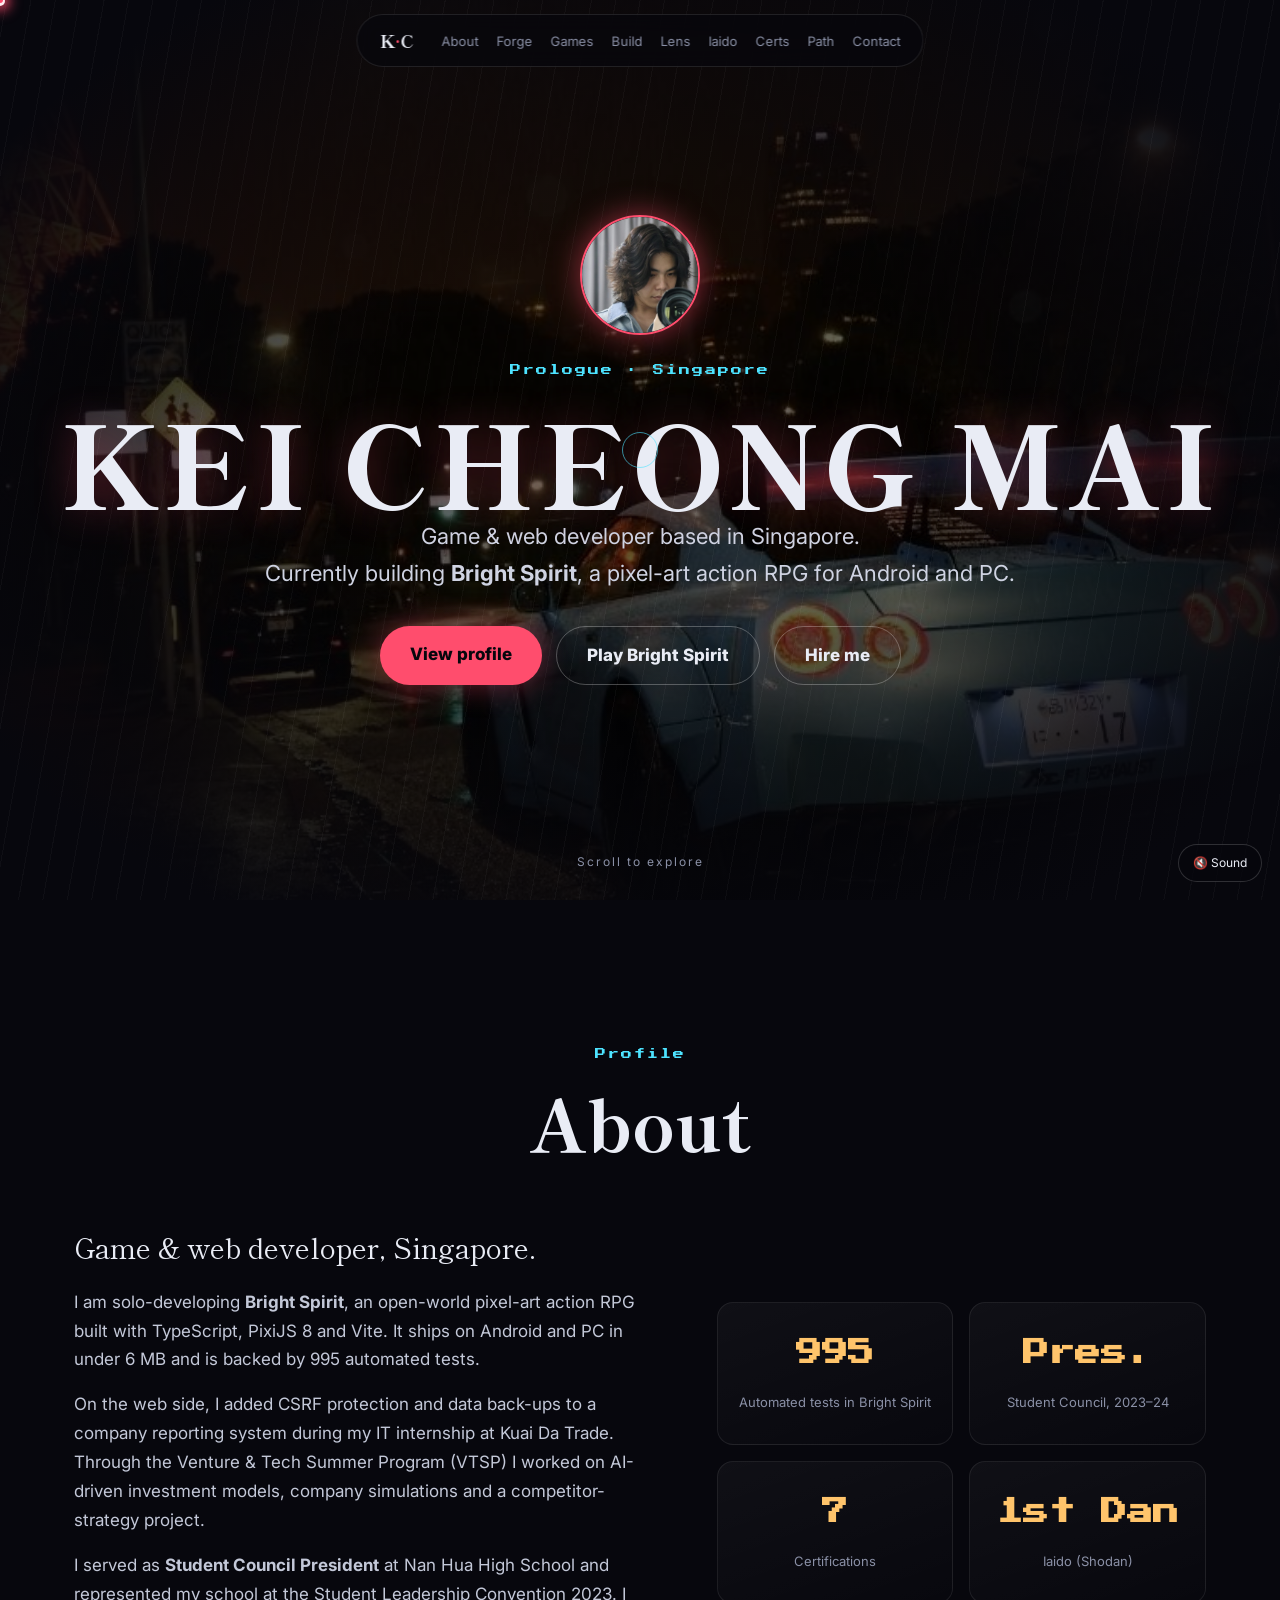
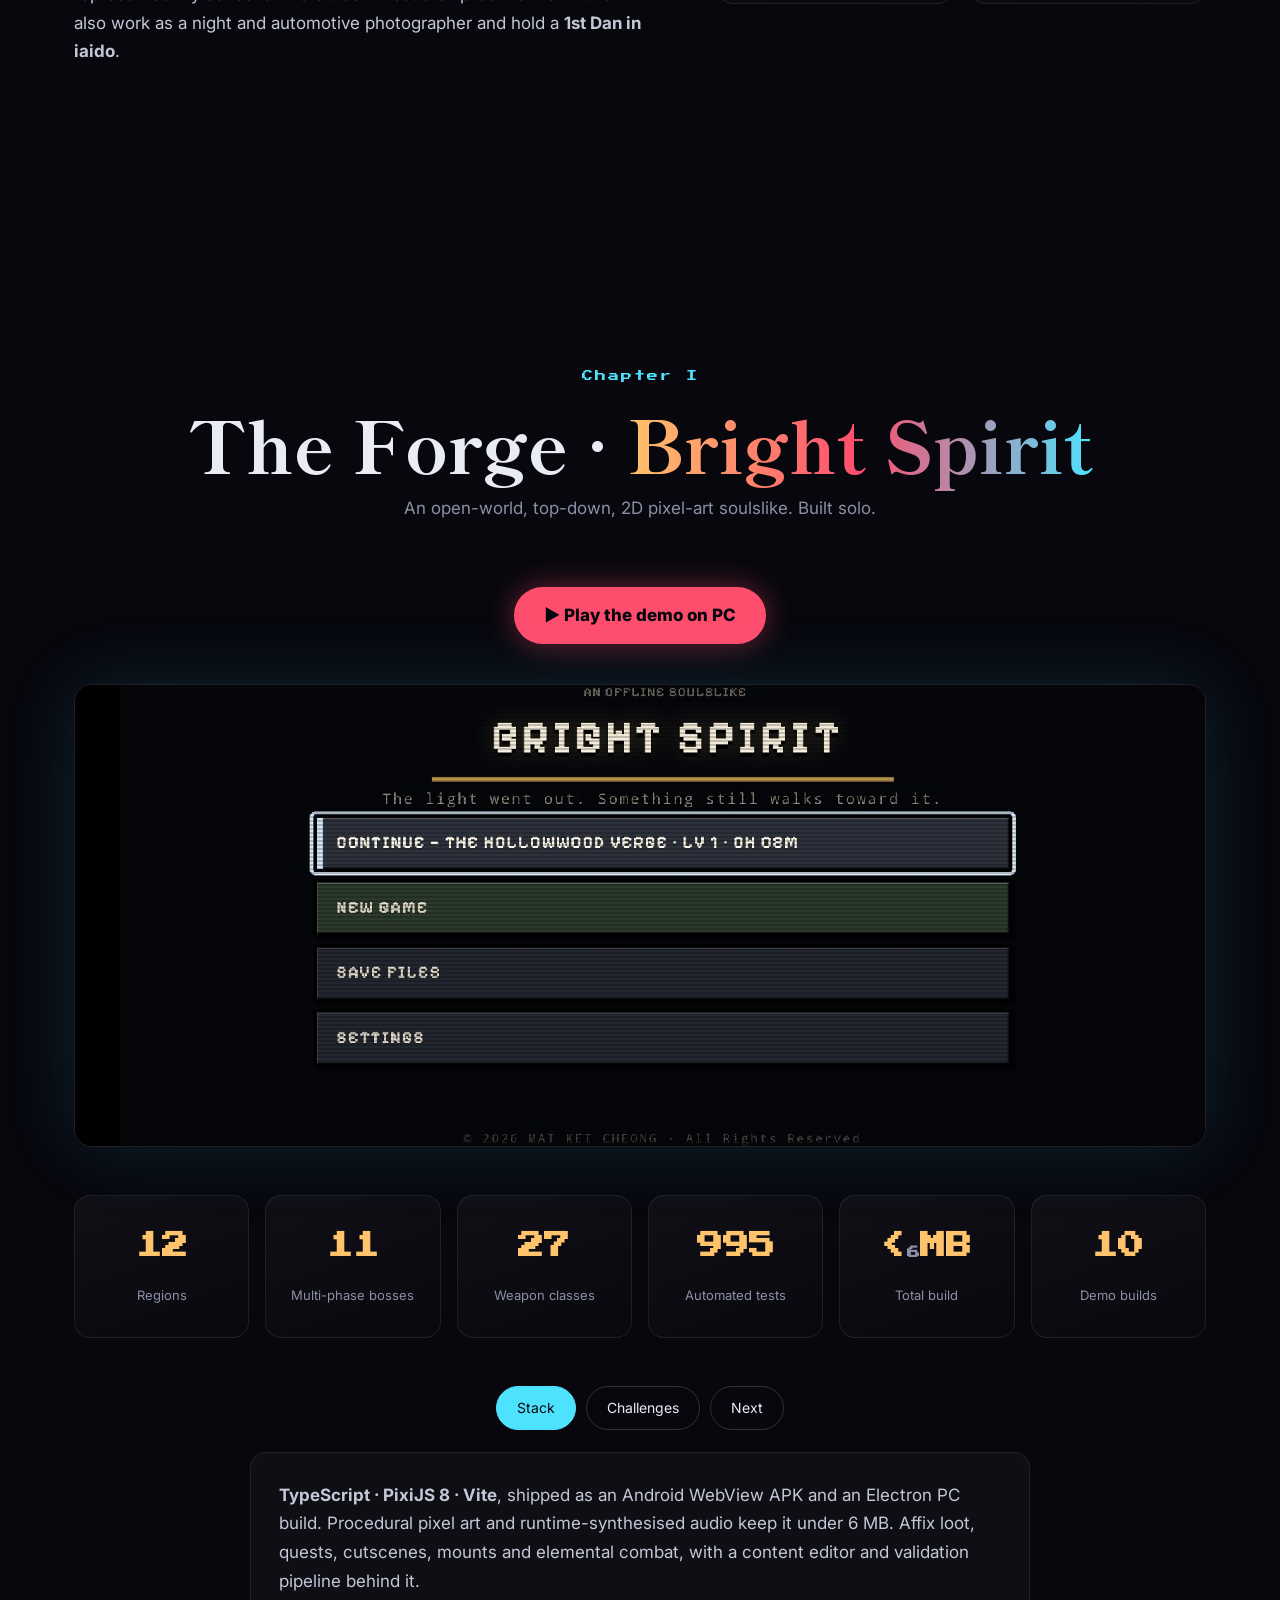
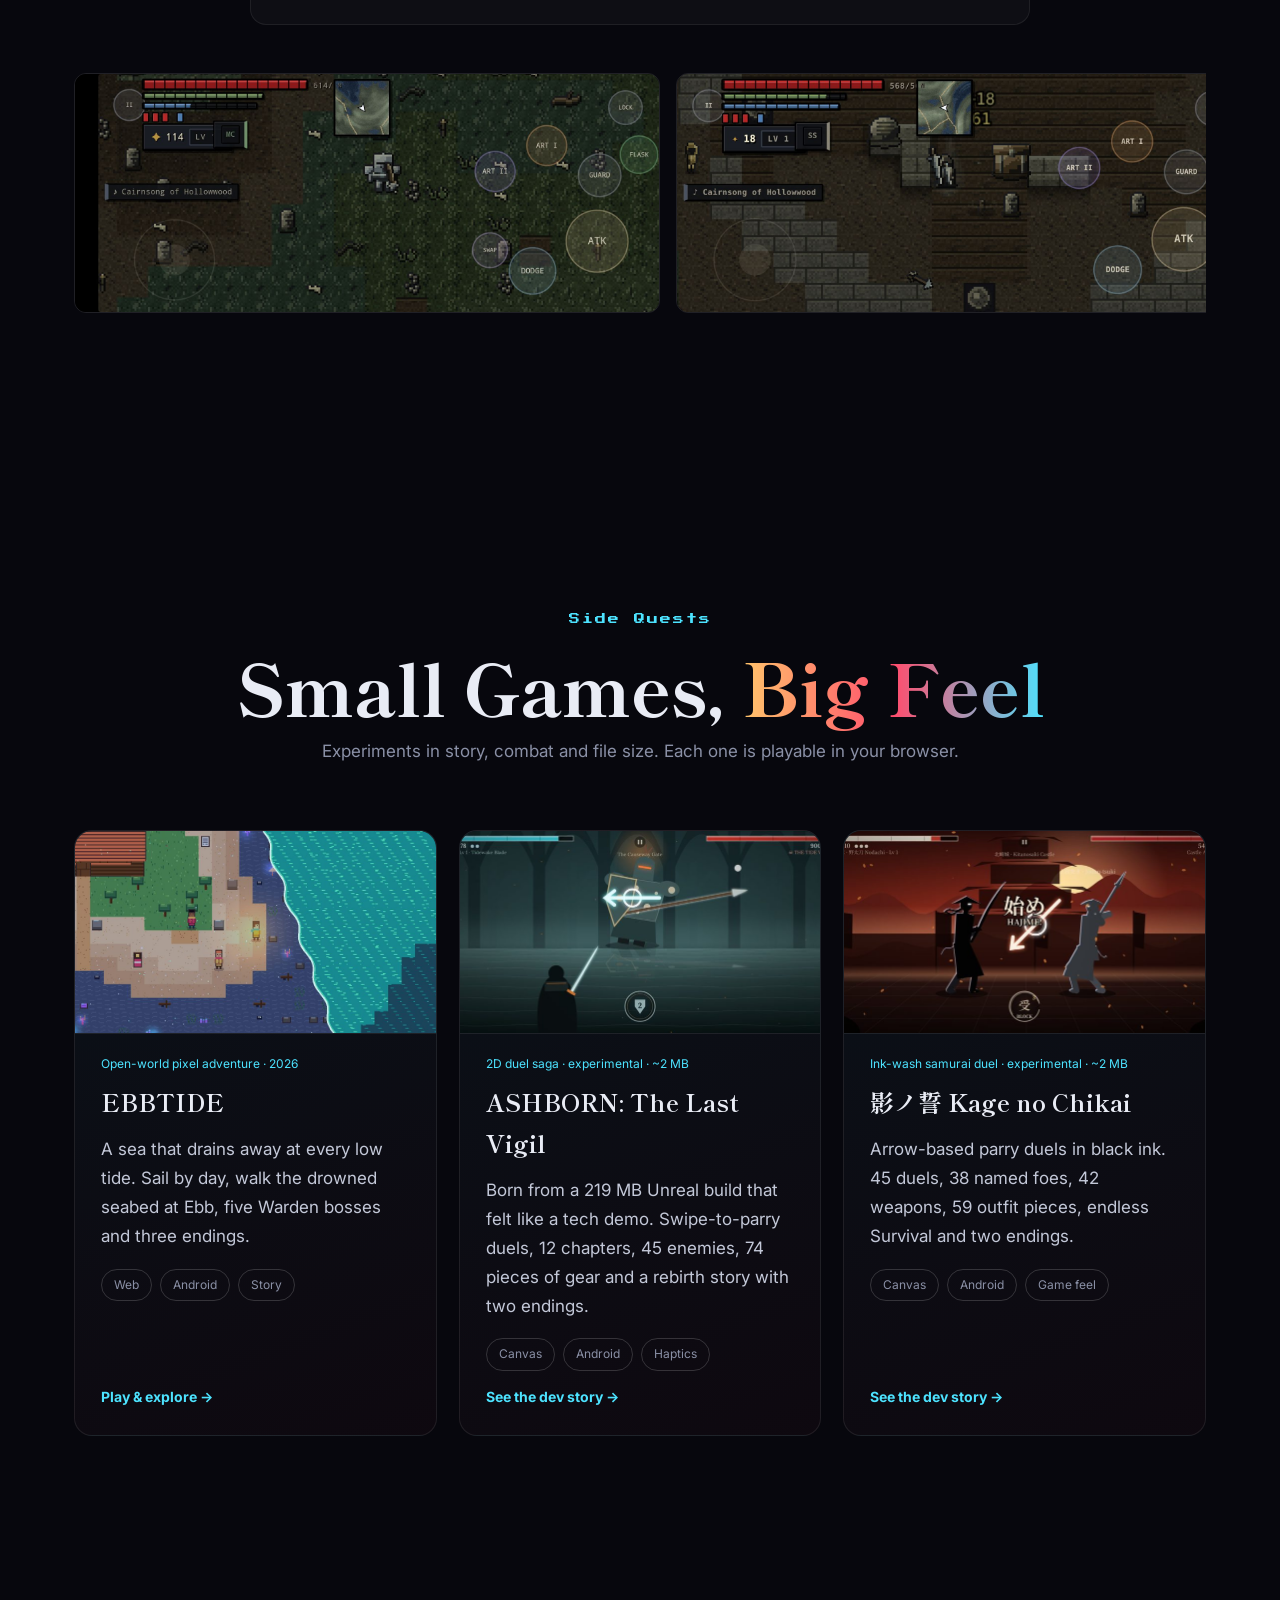
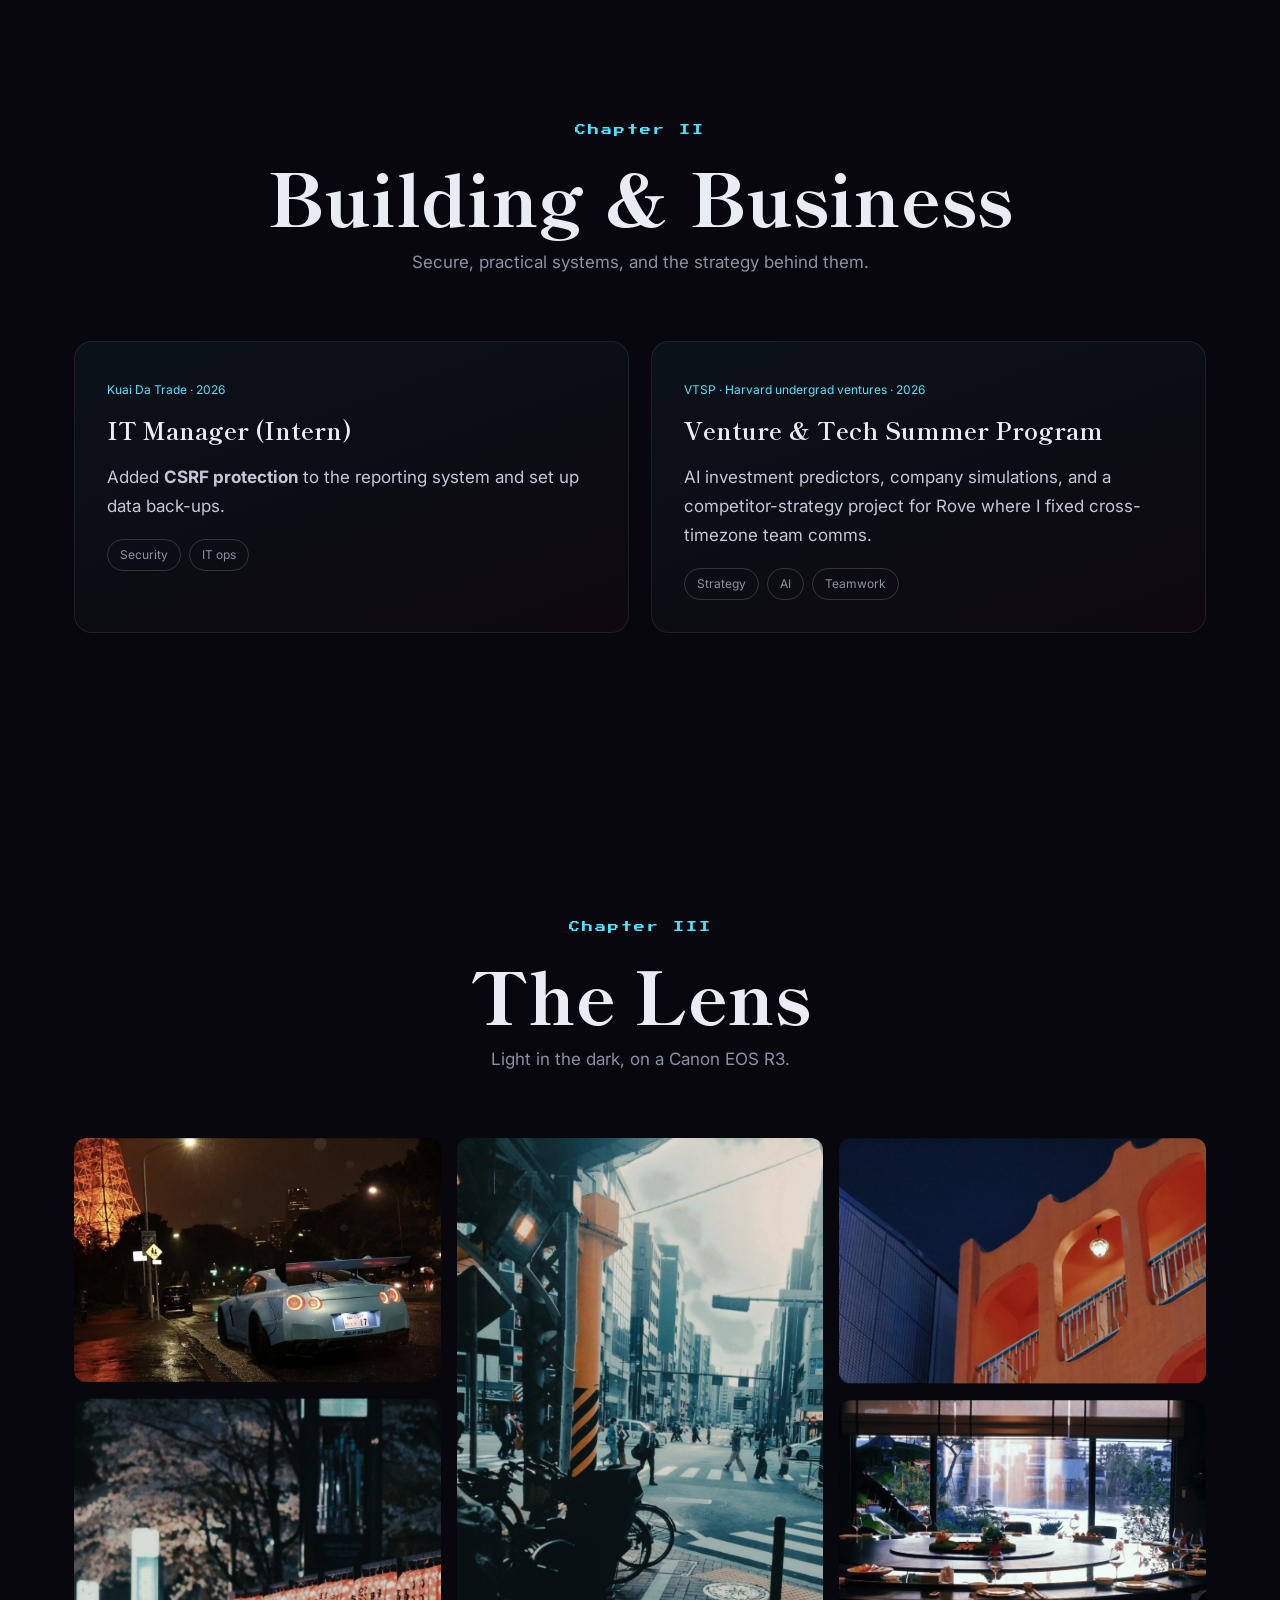
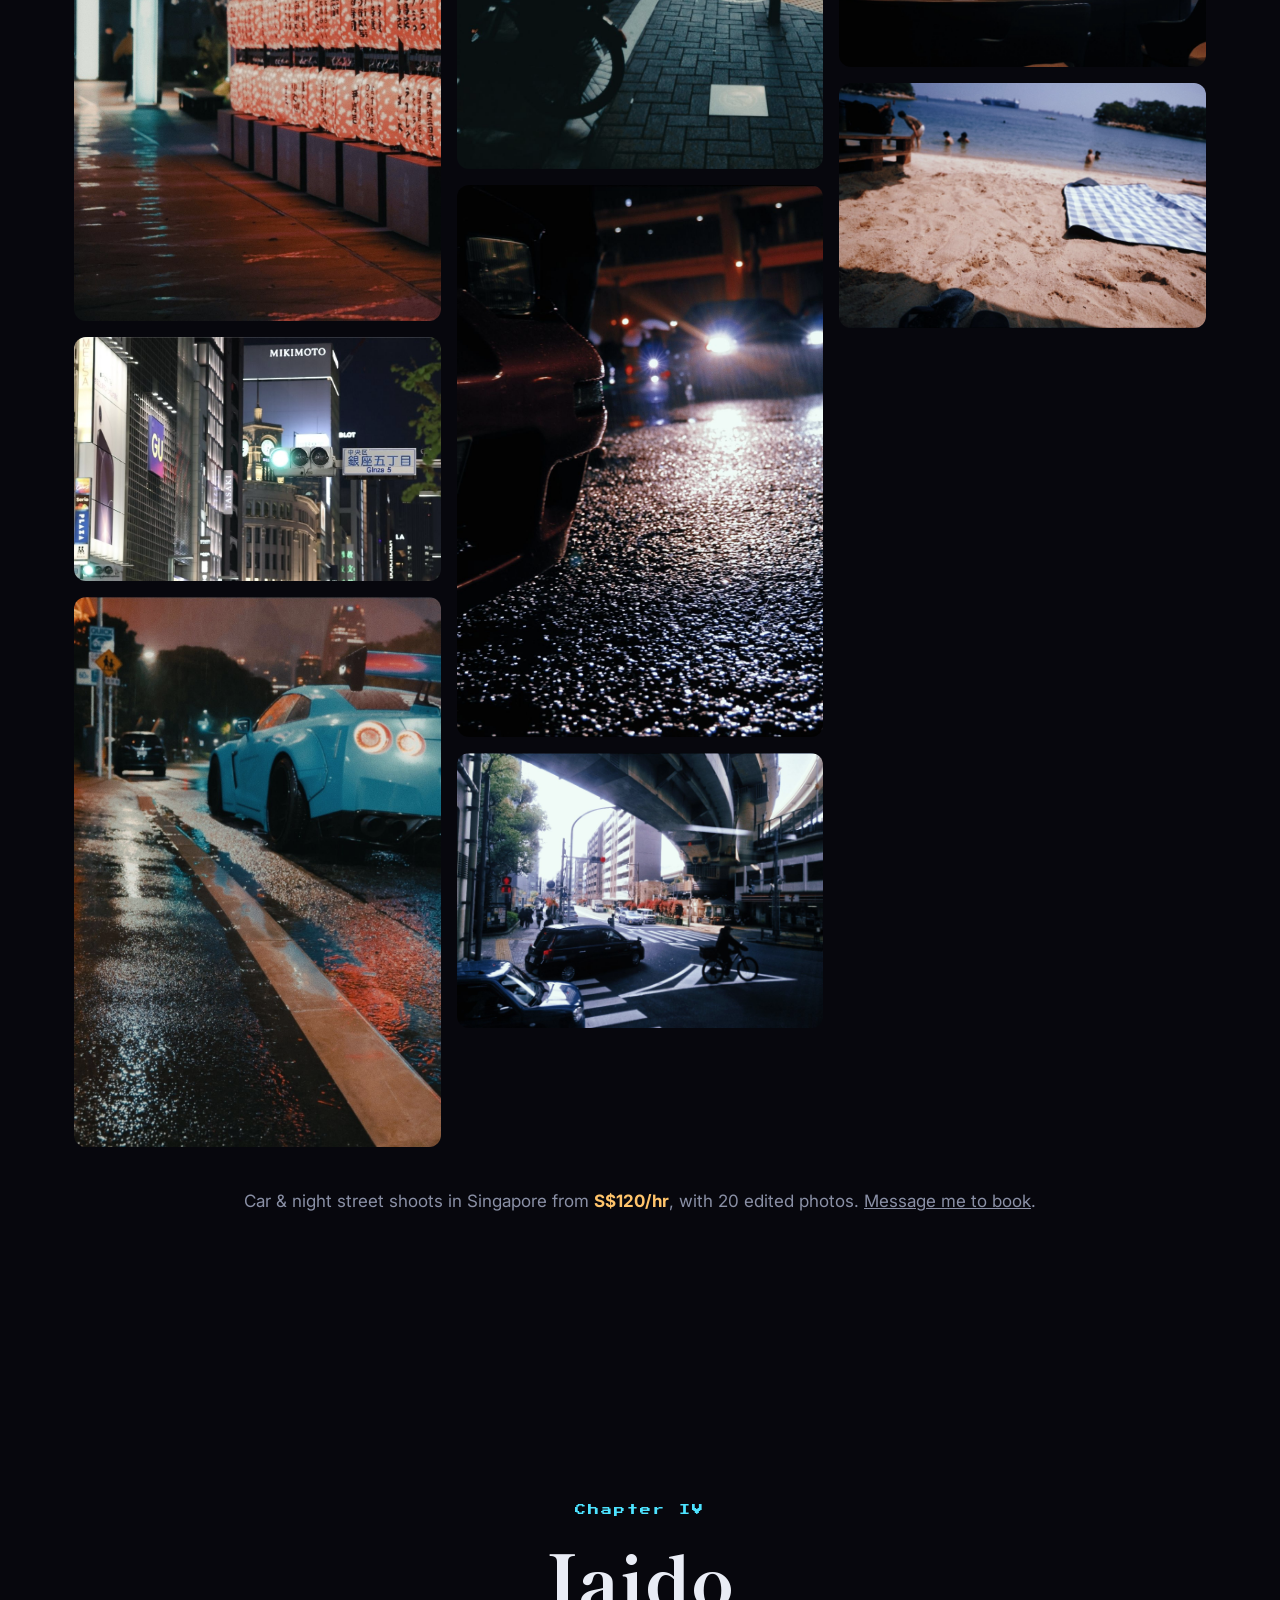
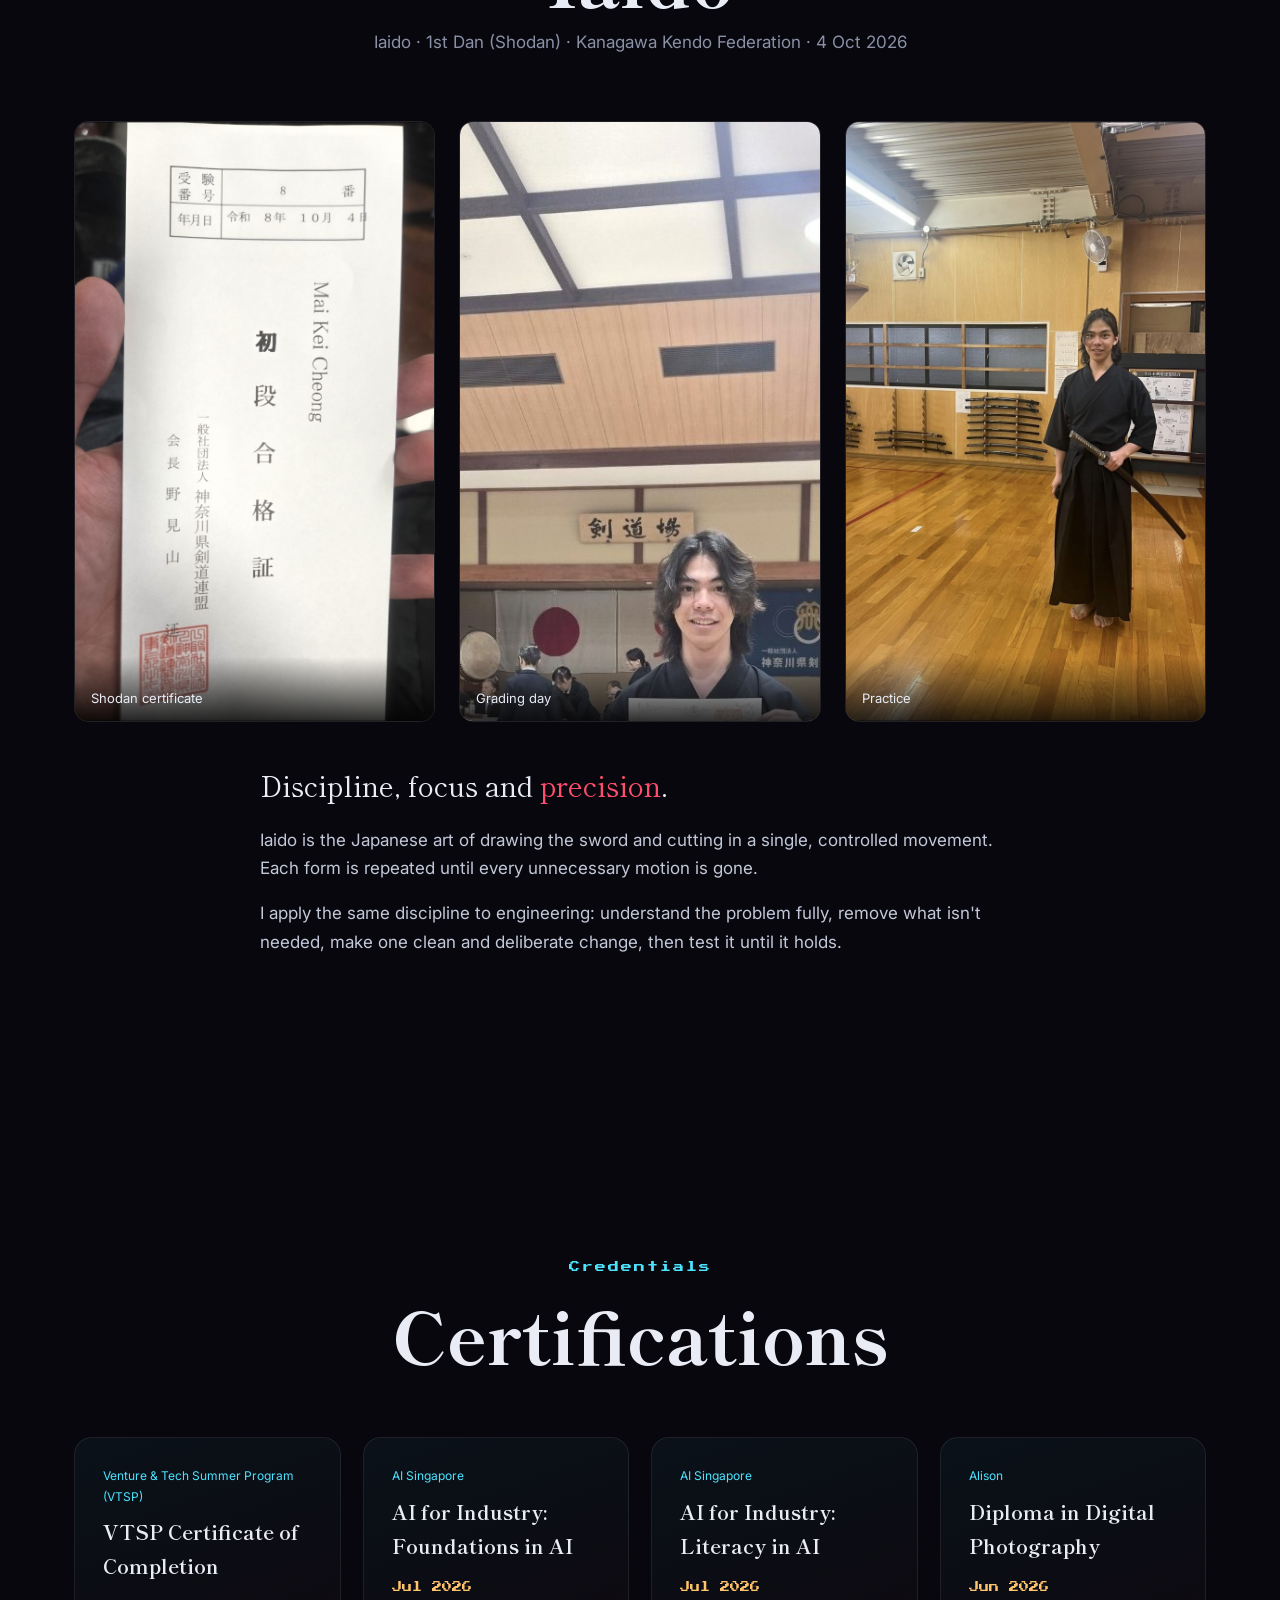
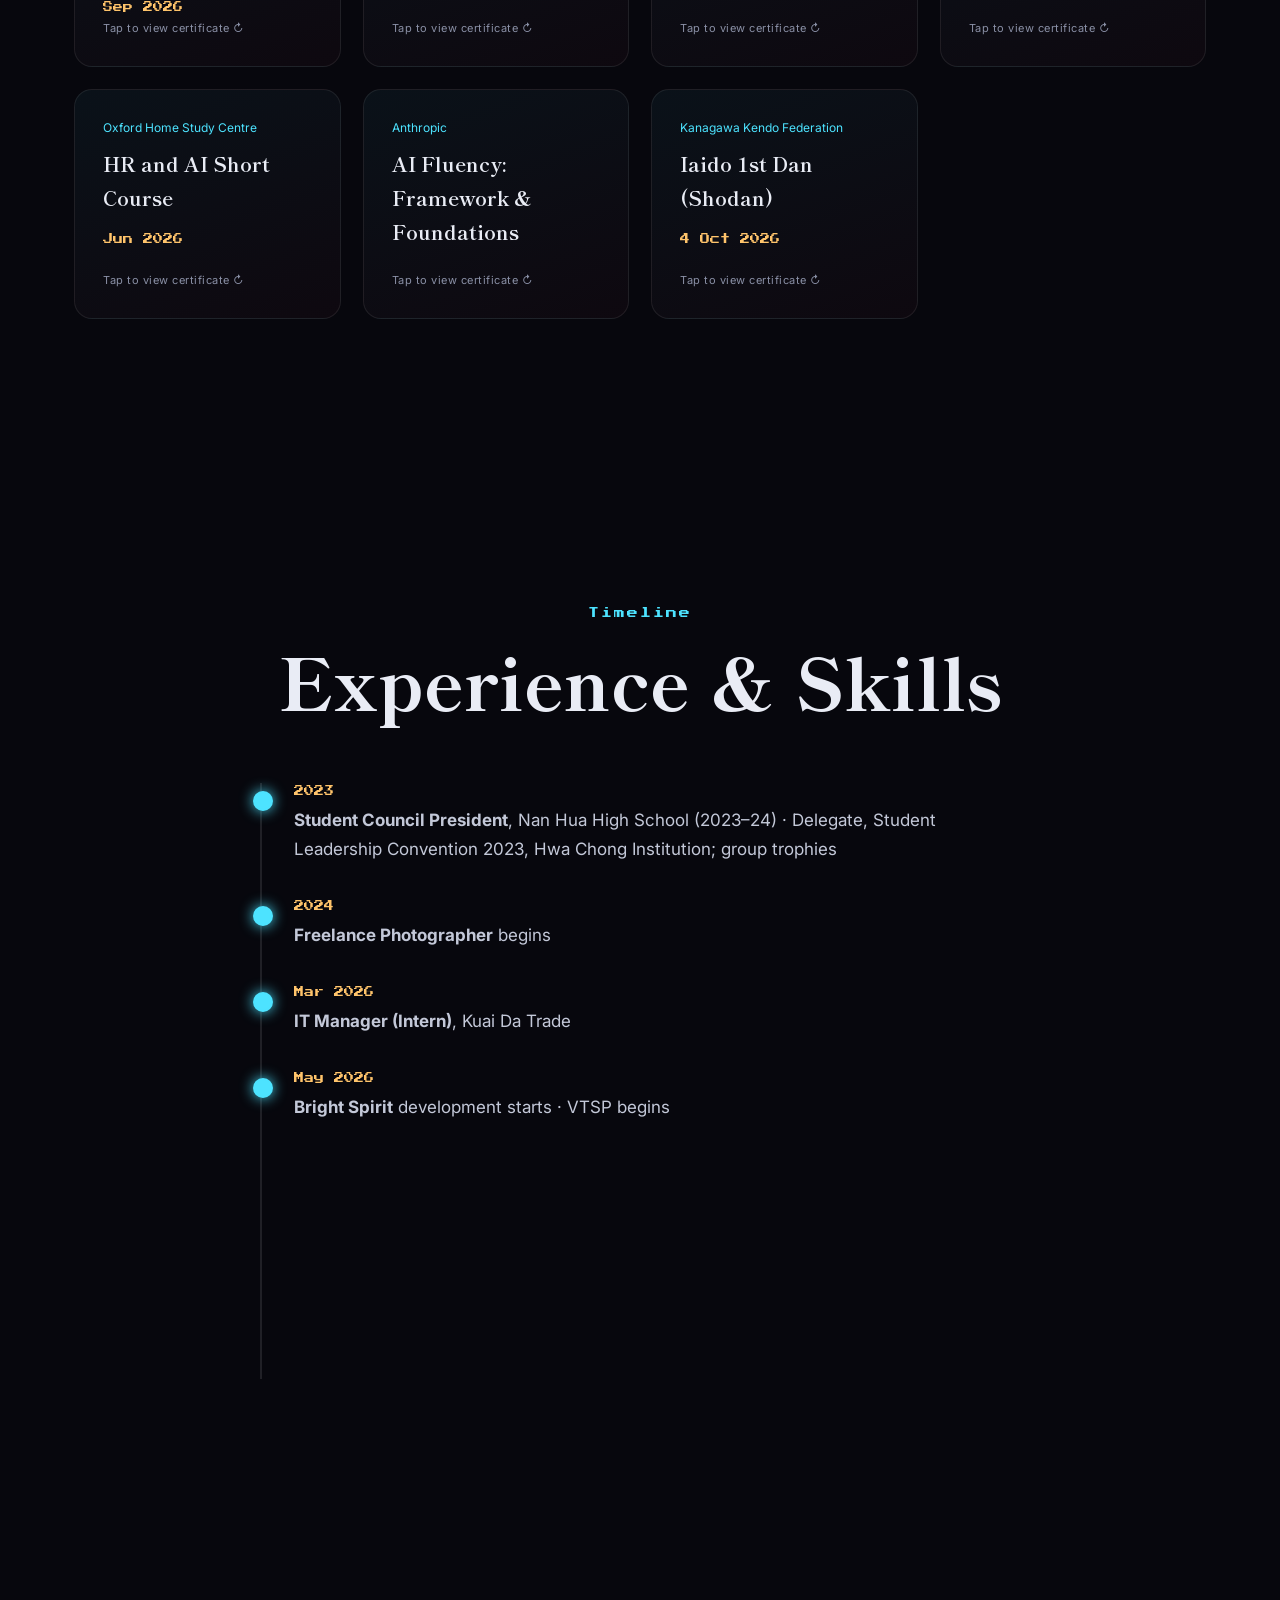
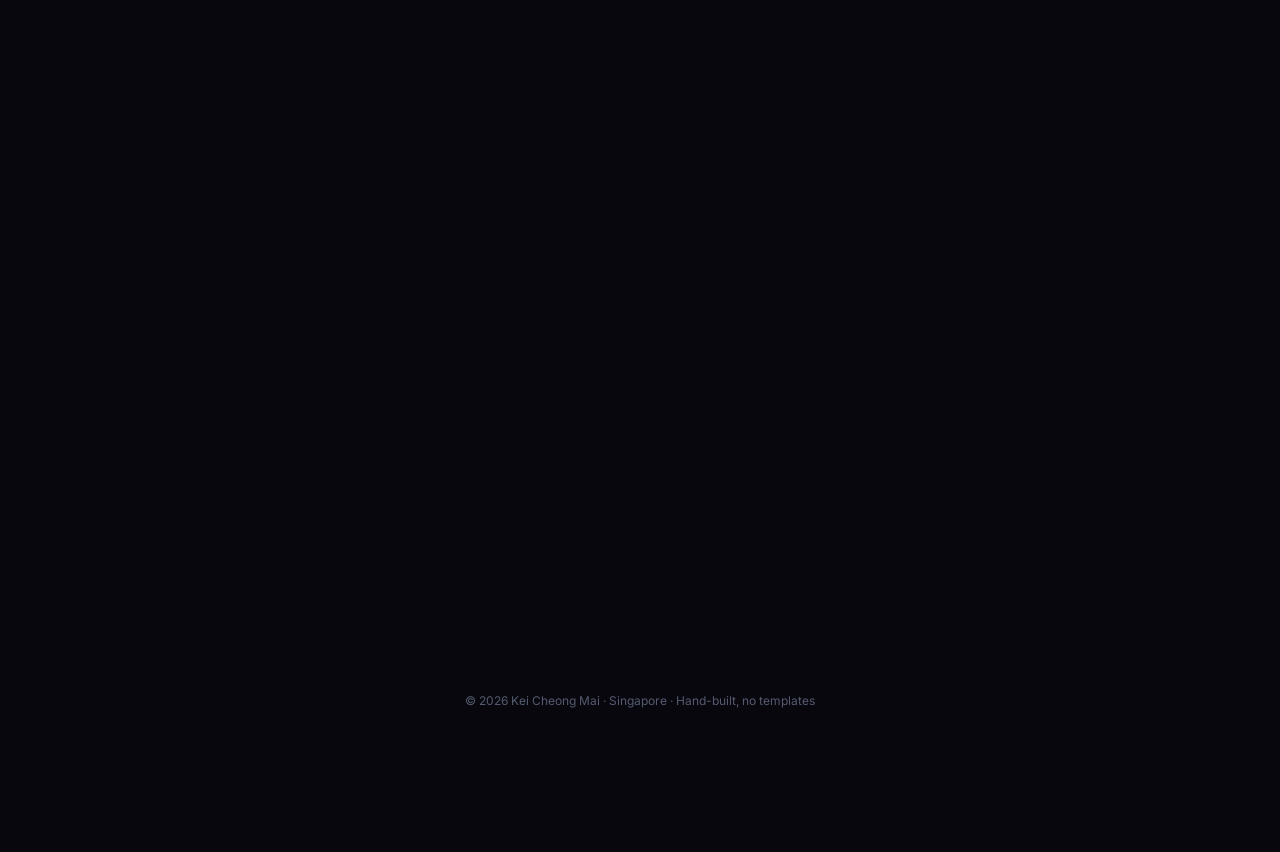
==== commit 8a852df1: "Add ASHBORN 2D and Kage no Chikai showcases + games section" ====
--- a/index.html
+++ b/index.html
@@ -11,7 +11,7 @@
 <div id="cursor"><span class="dot"></span><span class="ring"></span></div>
 <div id="progress"><span></span><i id="flame"></i></div>
 <nav id="nav"><a href="#top" class="logo">K<span>·</span>C</a>
- <ol><li><a href="#about">About</a></li><li><a href="#ch1">Forge</a></li><li><a href="#ch2">Build</a></li><li><a href="#ch3">Lens</a></li><li><a href="#ch4">Iaido</a></li><li><a href="#certs">Certs</a></li><li><a href="#path">Path</a></li><li><a href="#contact">Contact</a></li></ol></nav>
+ <ol><li><a href="#about">About</a></li><li><a href="#ch1">Forge</a></li><li><a href="#games">Games</a></li><li><a href="#ch2">Build</a></li><li><a href="#ch3">Lens</a></li><li><a href="#ch4">Iaido</a></li><li><a href="#certs">Certs</a></li><li><a href="#path">Path</a></li><li><a href="#contact">Contact</a></li></ol></nav>
 
 <header id="top" class="hero">
  <div class="rain" aria-hidden="true"></div>
@@ -67,6 +67,15 @@
   <img src="img/v3after-land-walls.jpg" alt="Level walls" loading="lazy">
   <img src="img/v3after-land-hud.jpg" alt="In-game HUD" loading="lazy">
   <img src="img/v2after-desktop-walls.jpg" alt="Desktop build" loading="lazy">
+ </div>
+</section>
+
+<section id="games" class="chapter">
+ <div class="chap-head reveal"><span class="pixel">Side Quests</span><h2>Small Games, <span class="bs">Big Feel</span></h2><p>Experiments in story, combat and file size. Each one is playable in your browser.</p></div>
+ <div class="cards games">
+  <a class="card tilt reveal game" href="new-game/"><img src="img/proj-ebbtide.jpg" alt="EBBTIDE key art" loading="lazy"><span class="tag">Open-world pixel adventure · 2026</span><h3>EBBTIDE</h3><p>A sea that drains away at every low tide. Sail by day, walk the drowned seabed at Ebb, five Warden bosses and three endings.</p><div class="chips"><i>Web</i><i>Android</i><i>Story</i></div><span class="go">Play &amp; explore →</span></a>
+  <a class="card tilt reveal game" href="ashborn-2d/"><img src="img/proj-ashborn-2d.jpg" alt="ASHBORN 2D parry duel" loading="lazy"><span class="tag">2D duel saga · experimental · ~2 MB</span><h3>ASHBORN: The Last Vigil</h3><p>Born from a 219 MB Unreal build that felt like a tech demo. Swipe-to-parry duels, 12 chapters, 45 enemies, 74 pieces of gear and a rebirth story with two endings.</p><div class="chips"><i>Canvas</i><i>Android</i><i>Haptics</i></div><span class="go">See the dev story →</span></a>
+  <a class="card tilt reveal game" href="kage-no-chikai/"><img src="img/proj-kage.jpg" alt="Kage no Chikai duel" loading="lazy"><span class="tag">Ink-wash samurai duel · experimental · ~2 MB</span><h3>影ノ誓 Kage no Chikai</h3><p>Arrow-based parry duels in black ink. 45 duels, 38 named foes, 42 weapons, 59 outfit pieces, endless Survival and two endings.</p><div class="chips"><i>Canvas</i><i>Android</i><i>Game feel</i></div><span class="go">See the dev story →</span></a>
  </div>
 </section>
 
--- a/style.css
+++ b/style.css
@@ -130,3 +130,5 @@
 .cert.burst .face{animation:certglow .7s ease-out}
 @keyframes certglow{0%{box-shadow:0 0 0 0 #4de3ffaa,0 0 0 0 #ff4d6d88}60%{box-shadow:0 0 30px 8px #4de3ff55,0 0 60px 16px #ff4d6d33}100%{box-shadow:0 0 0 0 transparent}}
 @media(prefers-reduced-motion:reduce){.cert .flip{transition:none}.cert.burst .face{animation:none}}
+
+.games .game{display:flex;flex-direction:column;text-decoration:none;color:inherit;padding:0 0 26px;overflow:hidden}.games .game img{width:100%;aspect-ratio:16/9;object-fit:cover;display:block;margin-bottom:20px;border-bottom:1px solid #ffffff14}.games .game>*:not(img){margin-left:26px;margin-right:26px}.games .go{margin-top:auto;padding-top:14px;color:var(--cyan);font-weight:700;font-size:14px}.games .game:hover .go{color:var(--neon)}
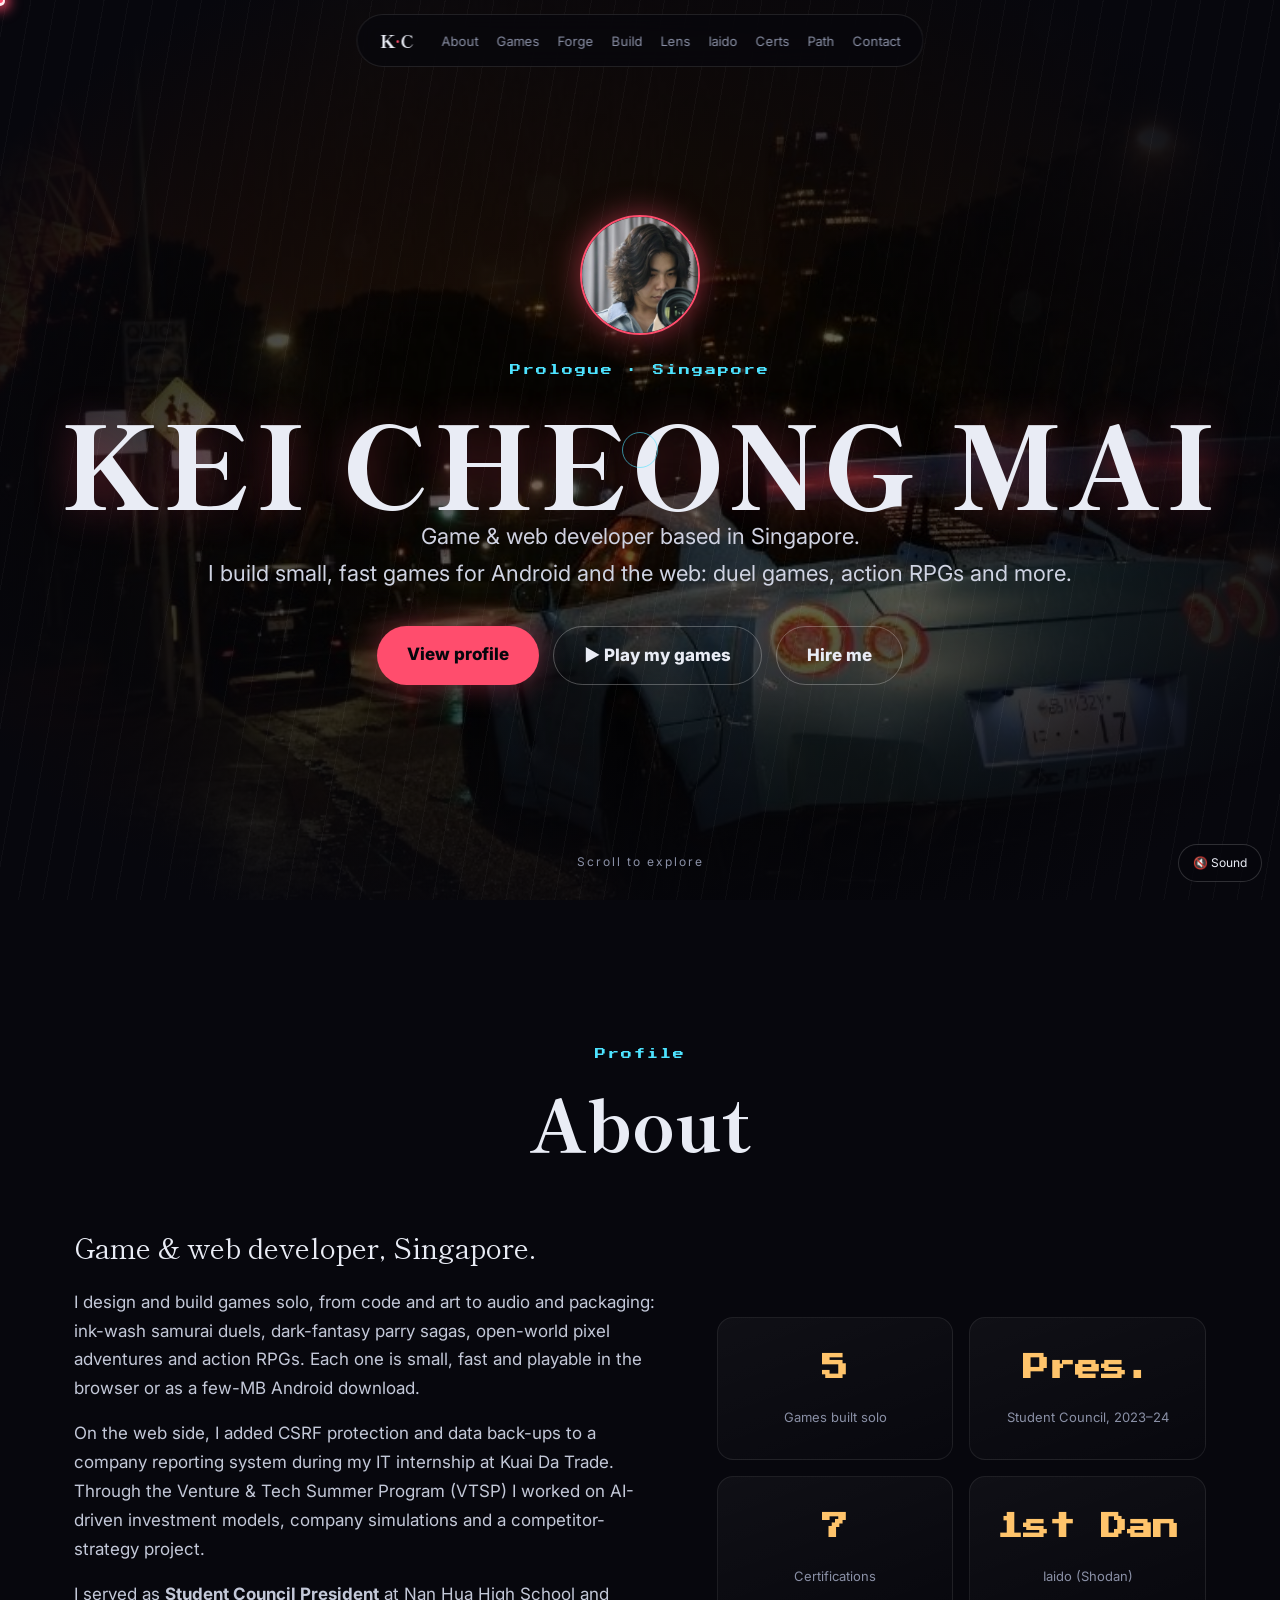
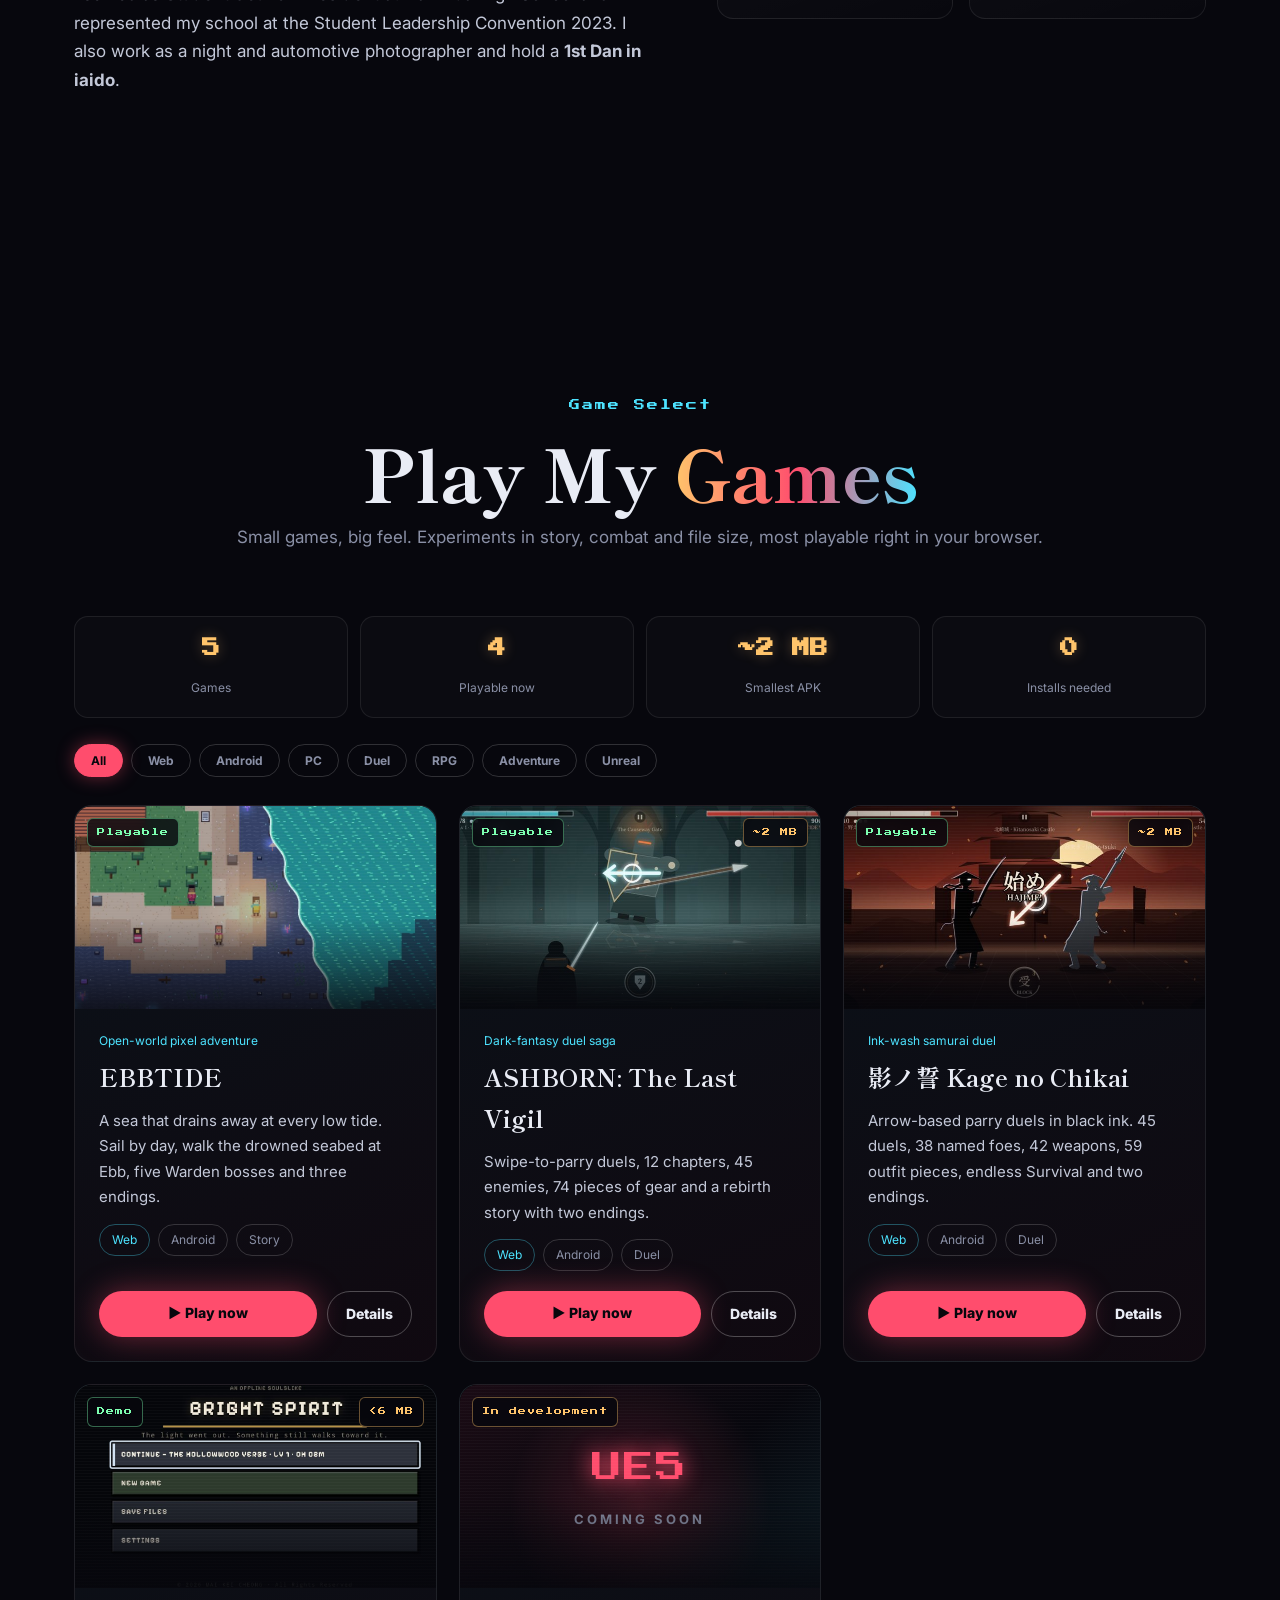
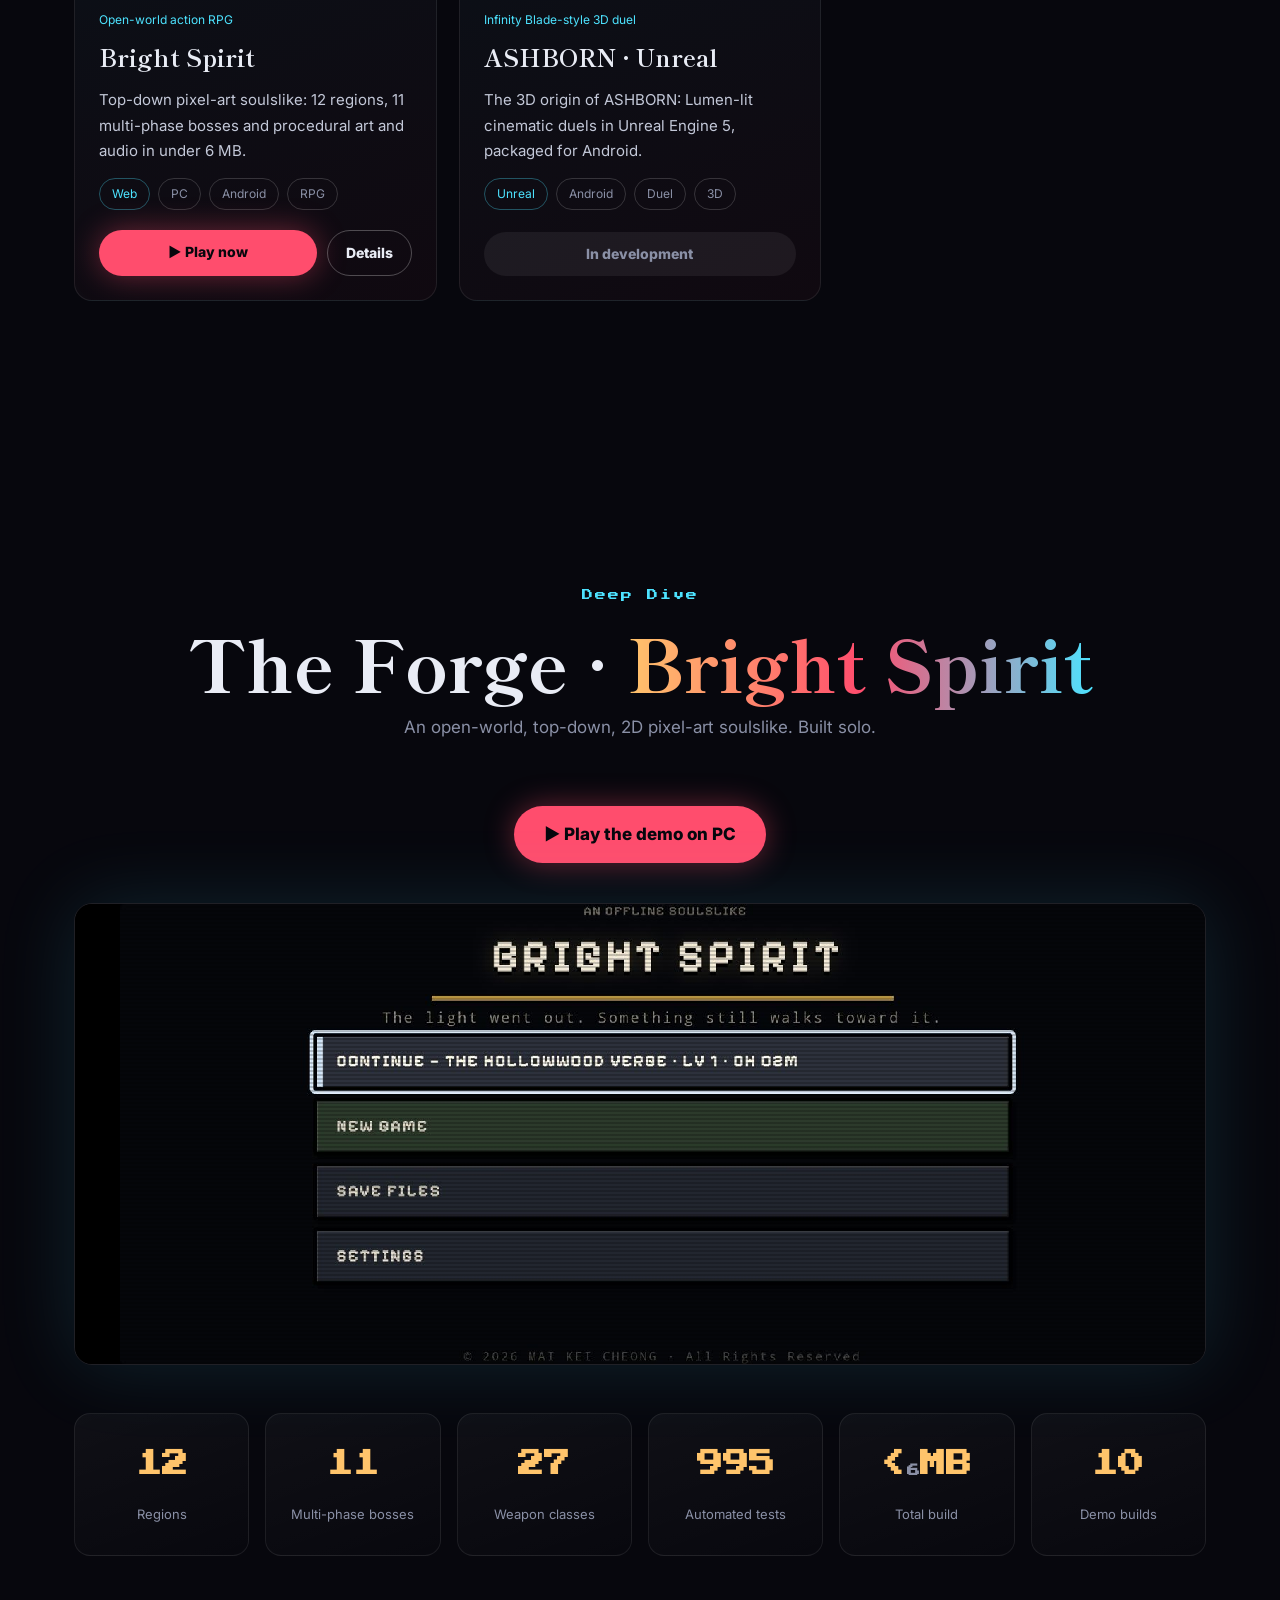
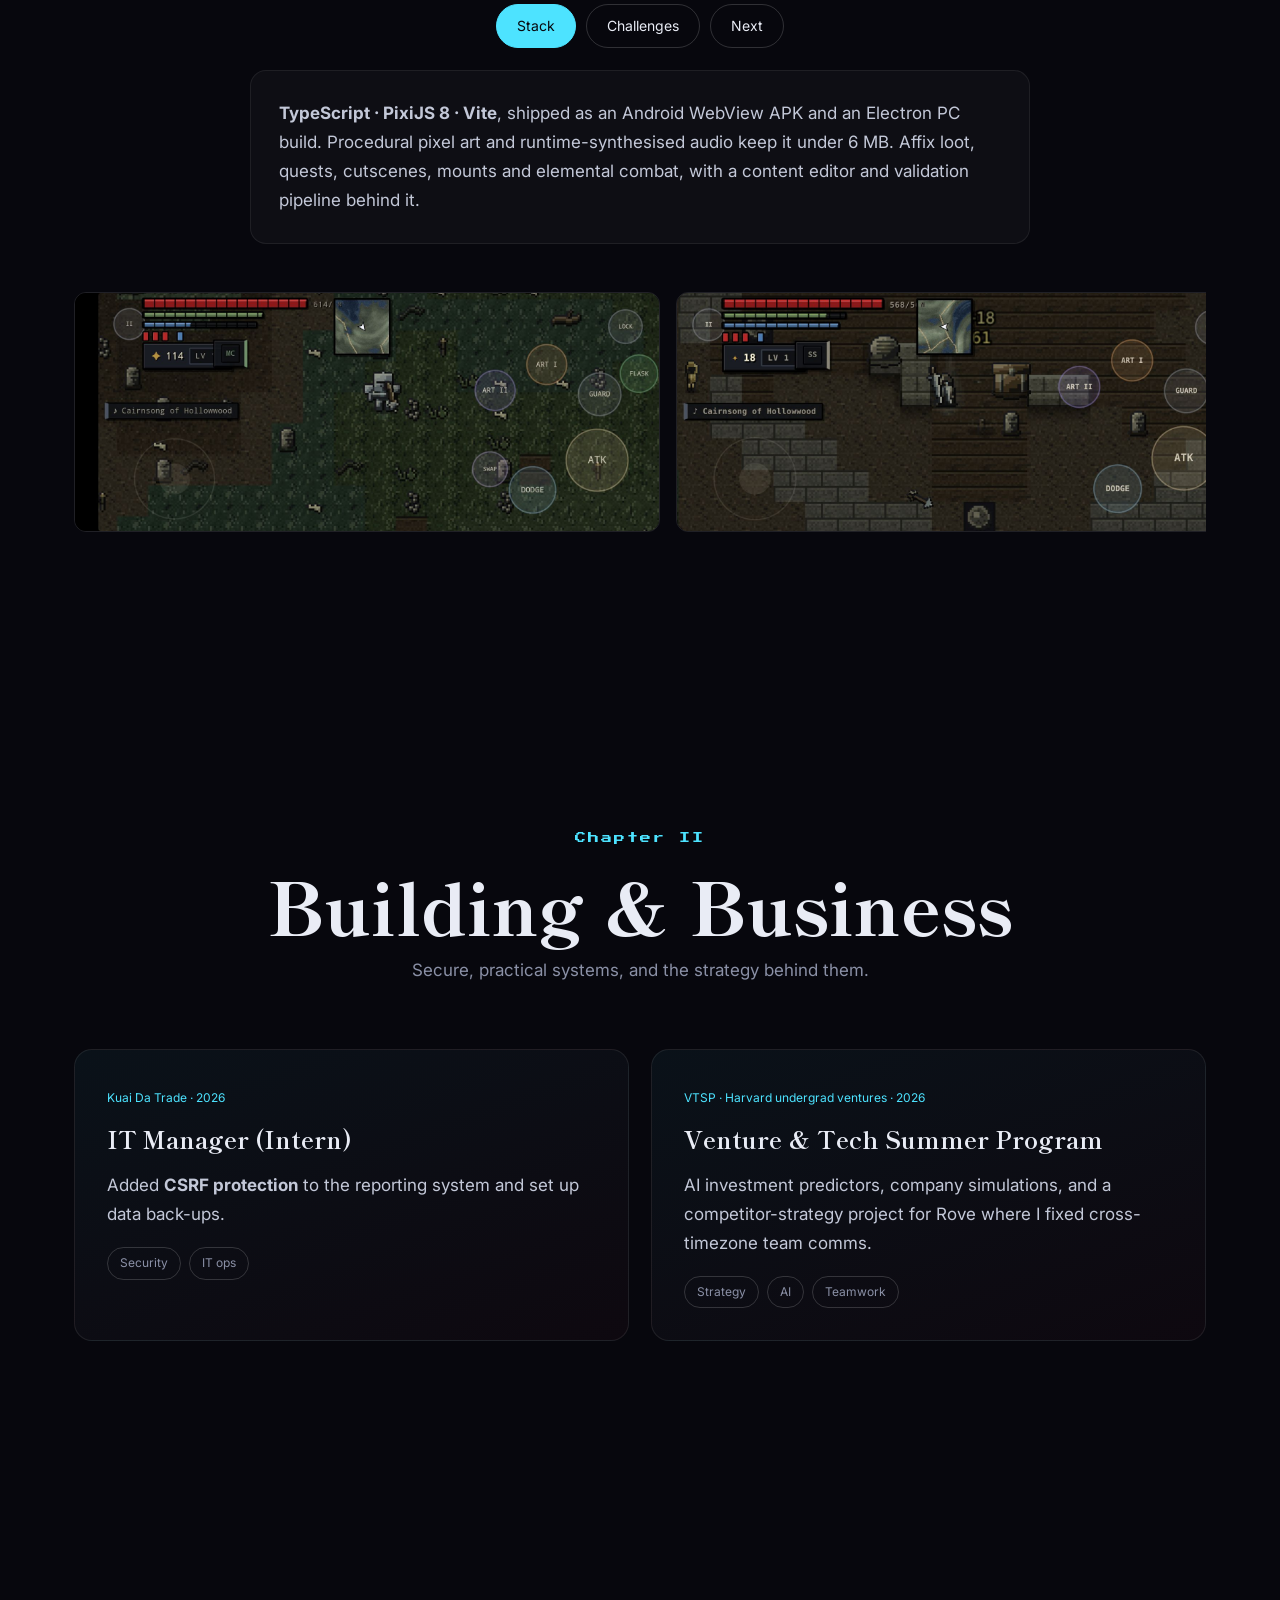
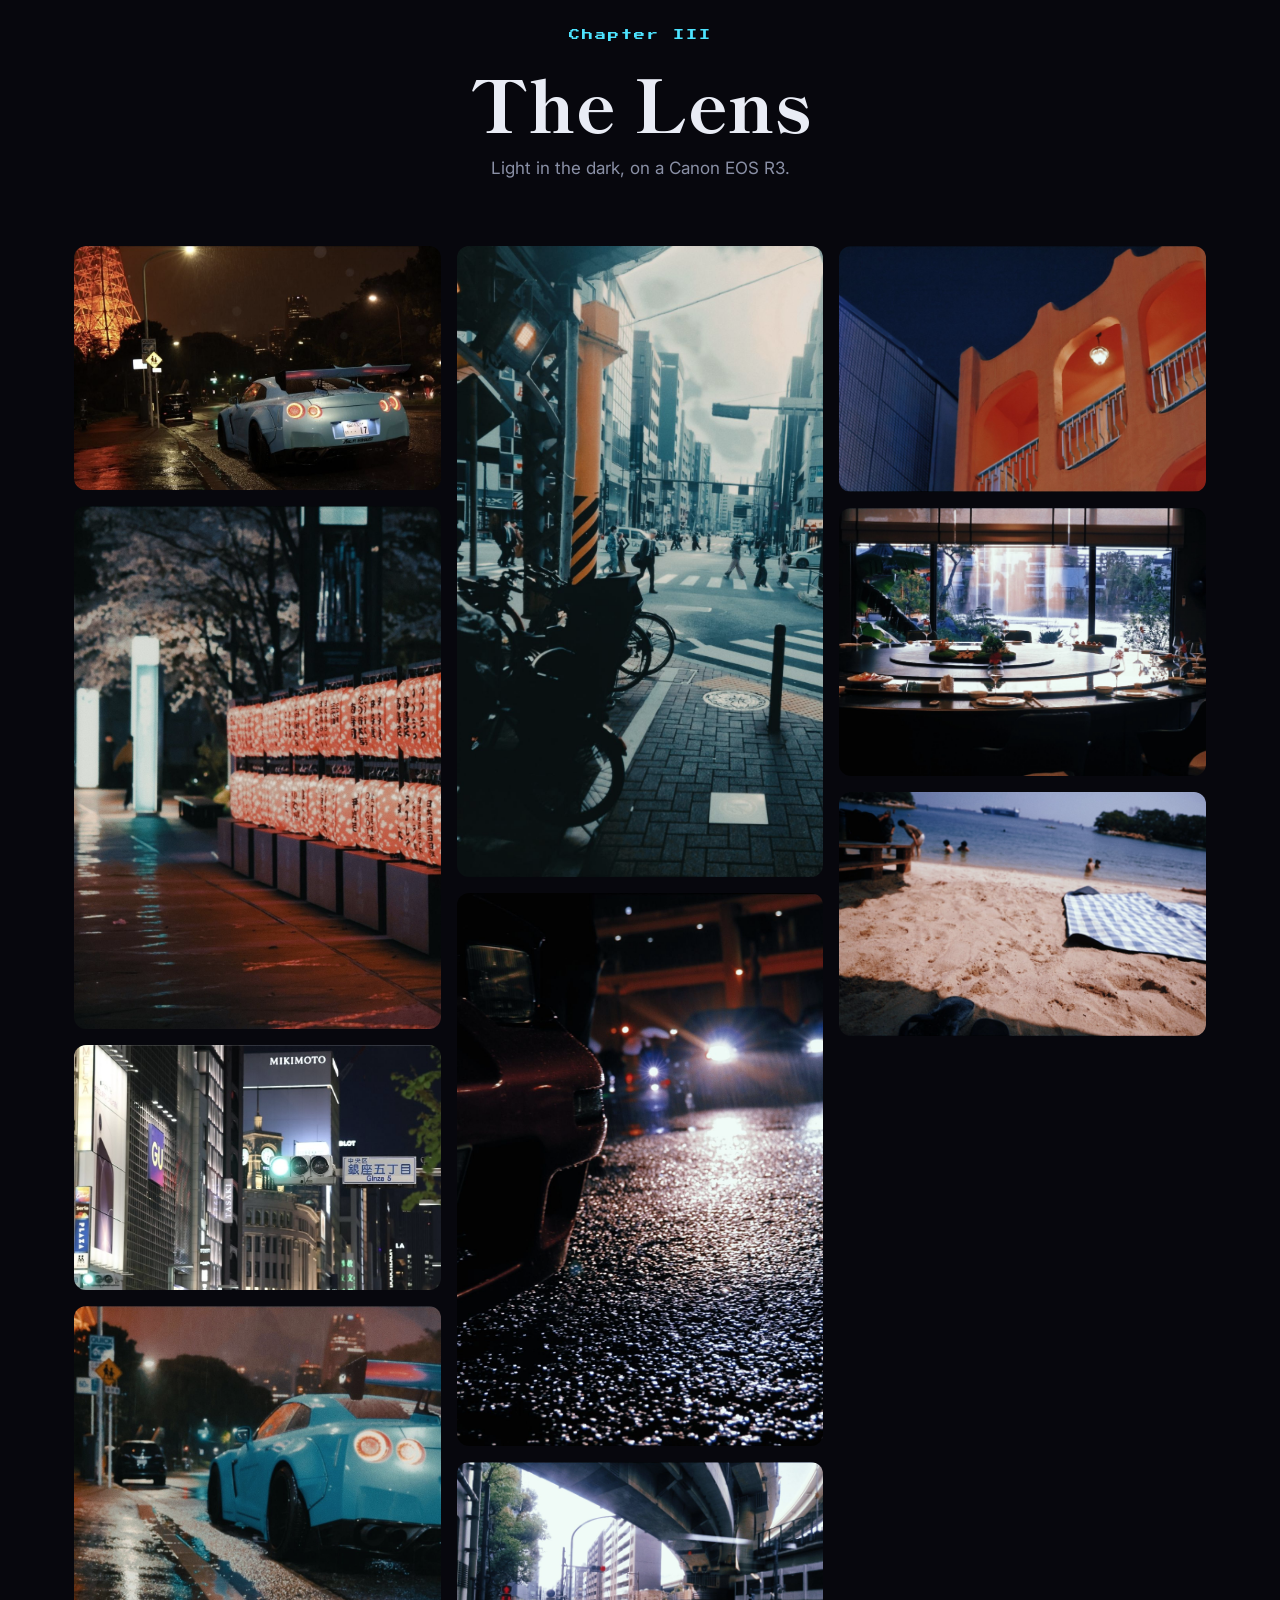
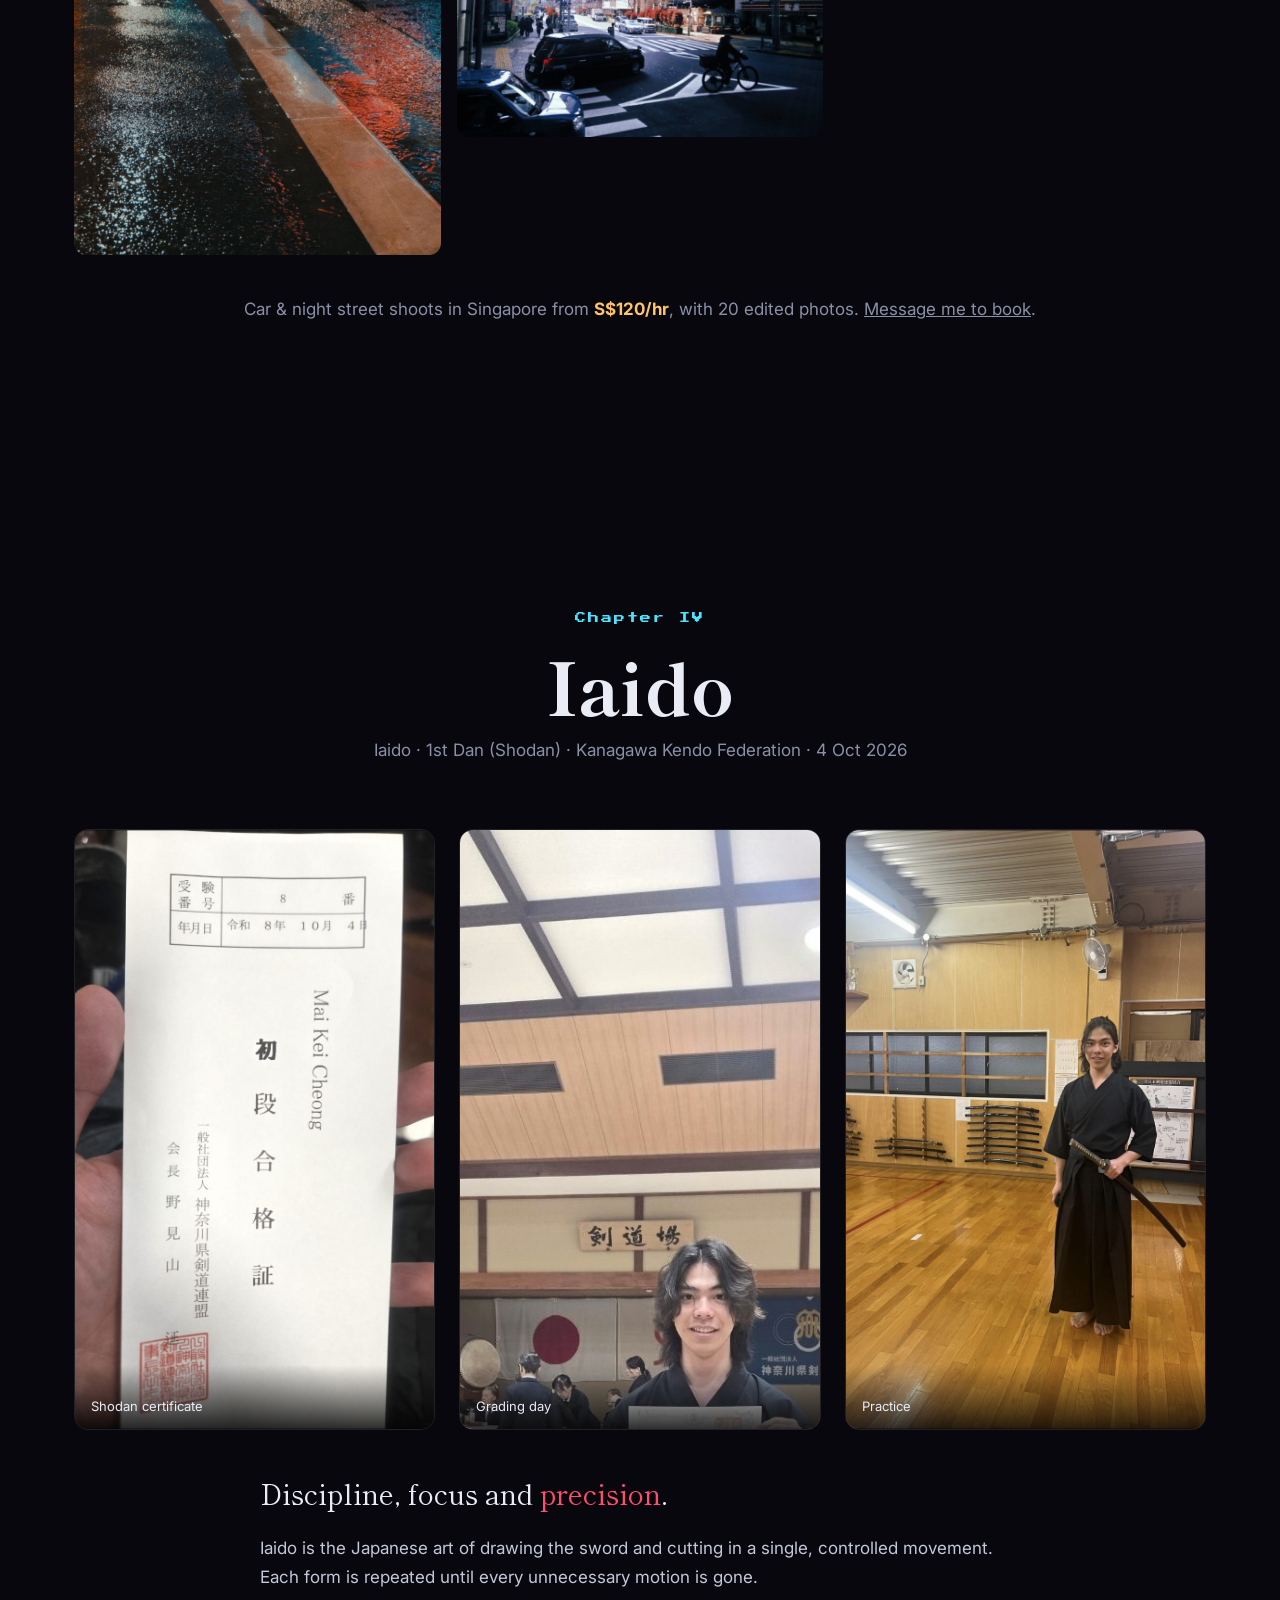
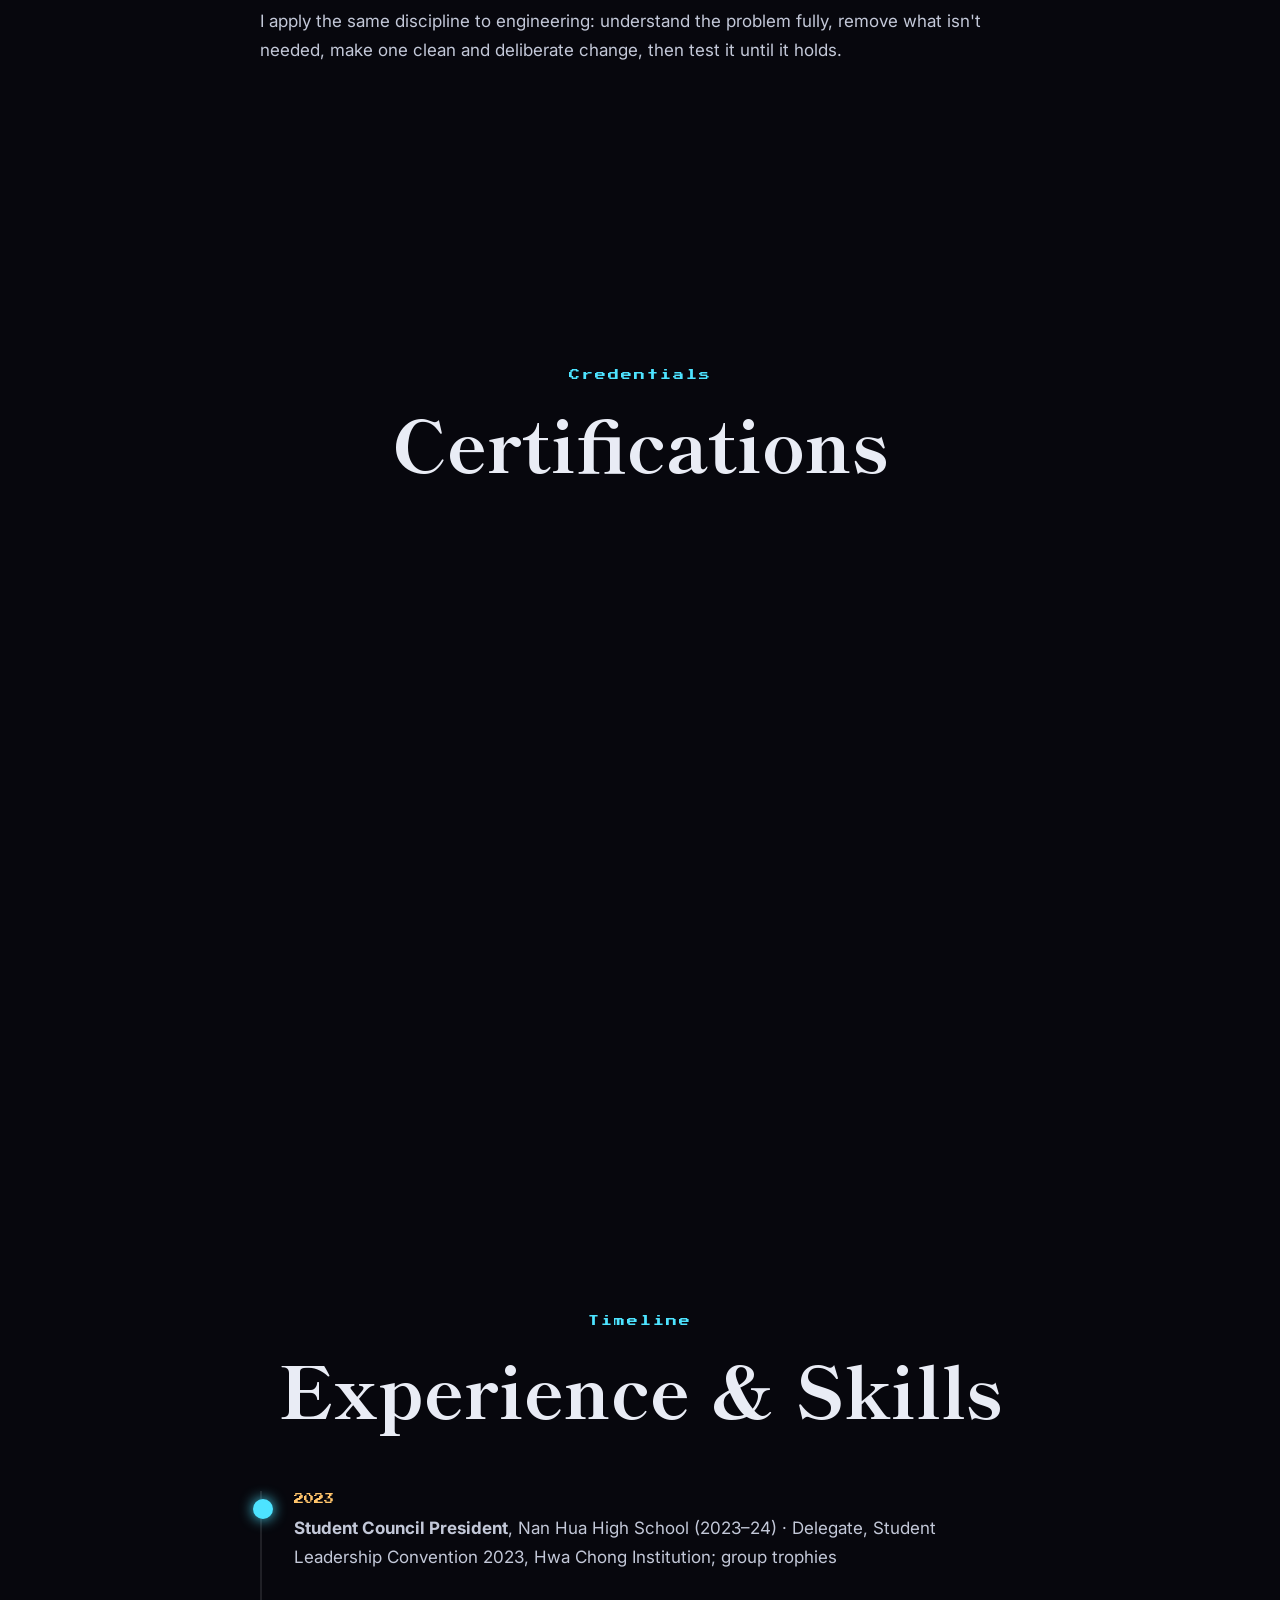
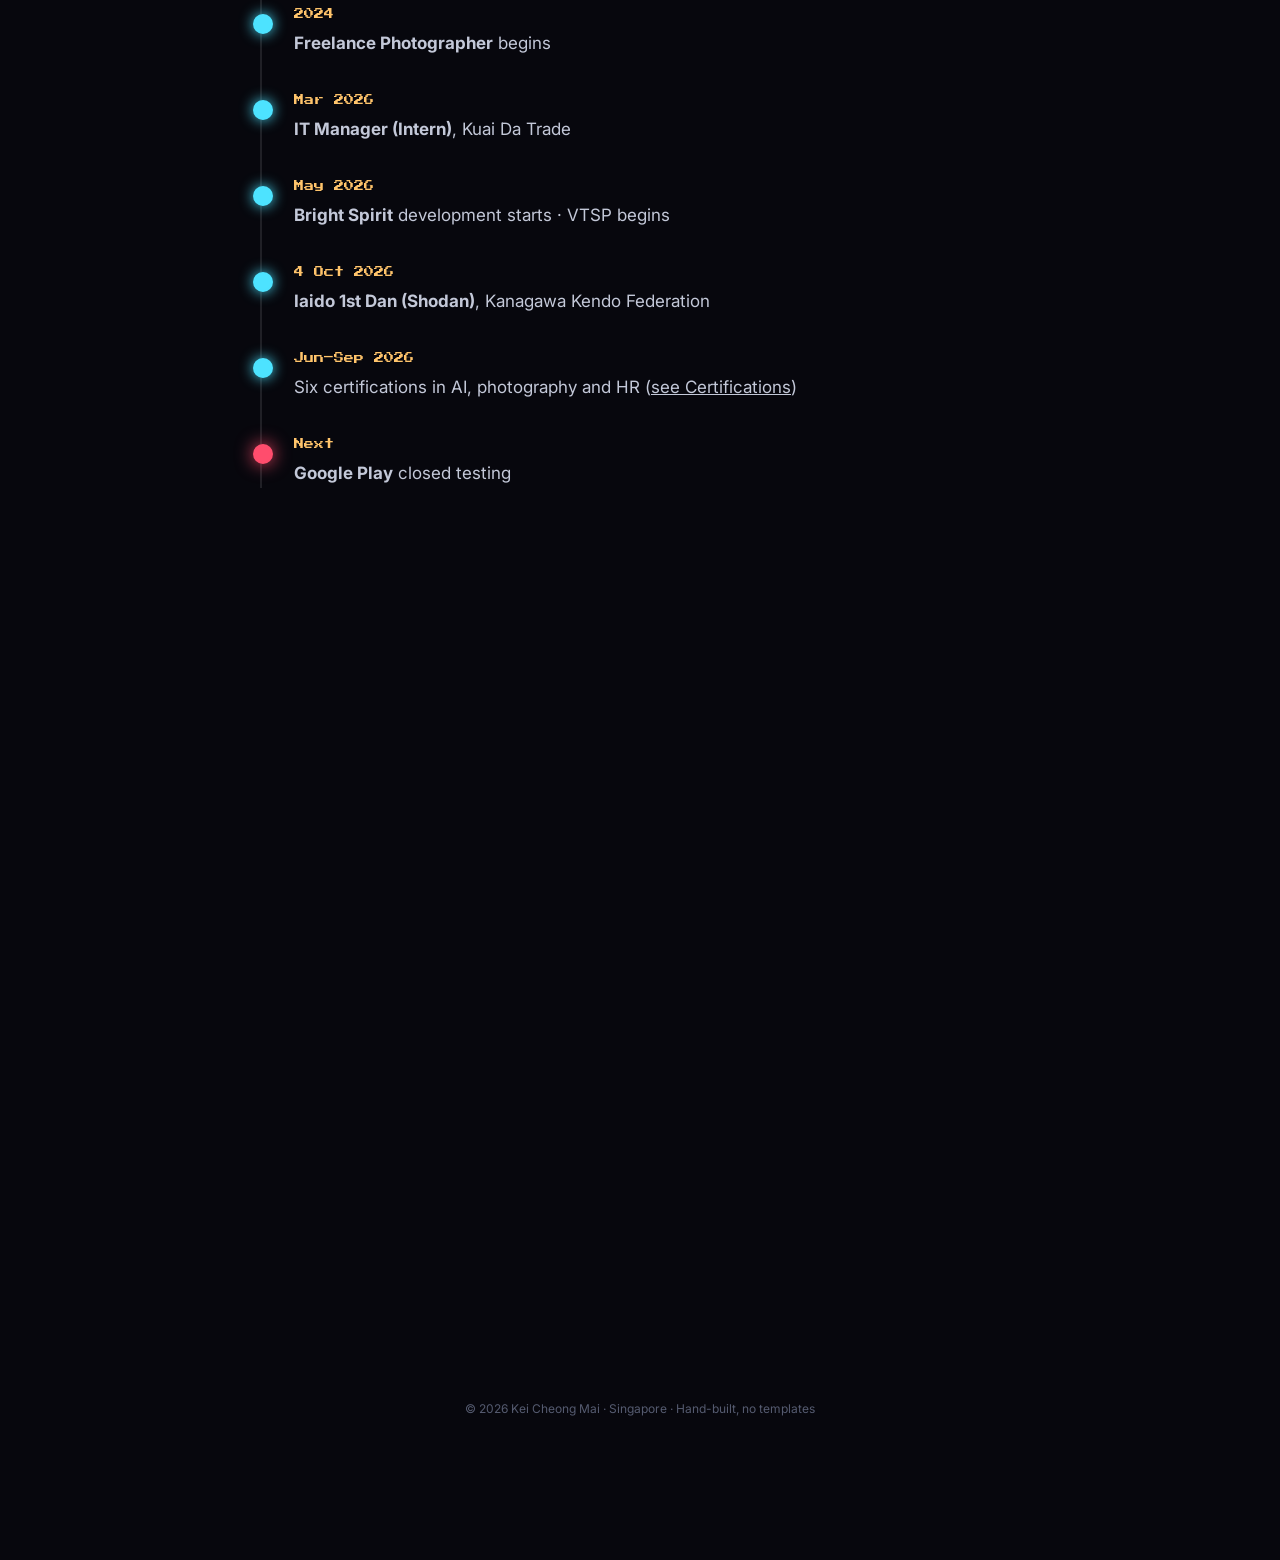
==== commit d256936d: "Home: generic hero + Play my games CTA, redesigned games section with filters, fix Kage title" ====
--- a/index.html
+++ b/index.html
@@ -2,8 +2,8 @@
 <html lang="en"><head>
 <meta charset="utf-8"><meta name="viewport" content="width=device-width,initial-scale=1">
 <title>Kei Cheong Mai · Game &amp; Web Developer</title>
-<meta name="description" content="Kei Cheong Mai: game and web developer building Bright Spirit, night and automotive photographer, iaido 1st Dan. Singapore.">
-<meta property="og:title" content="Kei Cheong Mai · Game &amp; Web Developer"><meta property="og:image" content="img/portrait-main.jpg">
+<meta name="description" content="Kei Cheong Mai: game and web developer building duel games, action RPGs and open-world adventures for Android and the web; night and automotive photographer, iaido 1st Dan. Singapore.">
+<meta property="og:title" content="Kei Cheong Mai · Game &amp; Web Developer"><meta property="og:description" content="Small, fast games for Android and the web: duel games, action RPGs and more. Play them in your browser."><meta property="og:image" content="img/portrait-main.jpg">
 <link rel="preconnect" href="https://fonts.googleapis.com"><link href="https://fonts.googleapis.com/css2?family=Press+Start+2P&family=Shippori+Mincho:wght@600;800&family=Inter:wght@300;400;600;800&display=swap" rel="stylesheet">
 <link rel="stylesheet" href="style.css">
 </head><body>
@@ -11,7 +11,7 @@
 <div id="cursor"><span class="dot"></span><span class="ring"></span></div>
 <div id="progress"><span></span><i id="flame"></i></div>
 <nav id="nav"><a href="#top" class="logo">K<span>·</span>C</a>
- <ol><li><a href="#about">About</a></li><li><a href="#ch1">Forge</a></li><li><a href="#games">Games</a></li><li><a href="#ch2">Build</a></li><li><a href="#ch3">Lens</a></li><li><a href="#ch4">Iaido</a></li><li><a href="#certs">Certs</a></li><li><a href="#path">Path</a></li><li><a href="#contact">Contact</a></li></ol></nav>
+ <ol><li><a href="#about">About</a></li><li><a href="#games">Games</a></li><li><a href="#ch1">Forge</a></li><li><a href="#ch2">Build</a></li><li><a href="#ch3">Lens</a></li><li><a href="#ch4">Iaido</a></li><li><a href="#certs">Certs</a></li><li><a href="#path">Path</a></li><li><a href="#contact">Contact</a></li></ol></nav>
 
 <header id="top" class="hero">
  <div class="rain" aria-hidden="true"></div>
@@ -20,8 +20,8 @@
   <img class="portrait" src="img/portrait-main.jpg" alt="Kei Cheong Mai behind his camera">
   <p class="kicker pixel">Prologue · Singapore</p>
   <h1 class="glitch" data-text="KEI CHEONG MAI">KEI CHEONG MAI</h1>
-  <p class="lead">Game &amp; web developer based in Singapore.<br>Currently building <b>Bright Spirit</b>, a pixel-art action RPG for Android and PC.</p>
-  <div class="cta"><a class="btn mag" href="#about">View profile</a><a class="btn ghost mag" href="play/?demo">Play Bright Spirit</a><a class="btn ghost mag" href="#contact">Hire me</a></div>
+  <p class="lead">Game &amp; web developer based in Singapore.<br>I build small, fast games for Android and the web: duel games, action RPGs and more.</p>
+  <div class="cta"><a class="btn mag" href="#about">View profile</a><a class="btn ghost mag" href="#games">▶ Play my games</a><a class="btn ghost mag" href="#contact">Hire me</a></div>
  </div>
  <p class="hint">Scroll to explore</p>
 </header>
@@ -31,11 +31,11 @@
  <div class="chap-head reveal"><span class="pixel">Profile</span><h2>About</h2></div>
  <div class="split">
   <div class="reveal"><p class="big">Game &amp; web developer, Singapore.</p>
-   <p>I am solo-developing <b>Bright Spirit</b>, an open-world pixel-art action RPG built with TypeScript, PixiJS 8 and Vite. It ships on Android and PC in under 6 MB and is backed by 995 automated tests.</p>
+   <p>I design and build games solo, from code and art to audio and packaging: ink-wash samurai duels, dark-fantasy parry sagas, open-world pixel adventures and action RPGs. Each one is small, fast and playable in the browser or as a few-MB Android download.</p>
    <p>On the web side, I added CSRF protection and data back-ups to a company reporting system during my IT internship at Kuai Da Trade. Through the Venture &amp; Tech Summer Program (VTSP) I worked on AI-driven investment models, company simulations and a competitor-strategy project.</p>
    <p>I served as <b>Student Council President</b> at Nan Hua High School and represented my school at the Student Leadership Convention 2023. I also work as a night and automotive photographer and hold a <b>1st Dan in iaido</b>.</p></div>
   <div class="stat-grid reveal">
-   <div class="stat tilt"><b data-count="995">0</b><span>Automated tests in Bright Spirit</span></div>
+   <div class="stat tilt"><b data-count="5">0</b><span>Games built solo</span></div>
    <div class="stat tilt"><b>Pres.</b><span>Student Council, 2023–24</span></div>
    <div class="stat tilt"><b data-count="7">0</b><span>Certifications</span></div>
    <div class="stat tilt"><b>1st Dan</b><span>Iaido (Shodan)</span></div>
@@ -43,8 +43,26 @@
  </div>
 </section>
 
+<section id="games" class="chapter">
+ <div class="chap-head reveal"><span class="pixel">Game Select</span><h2>Play My <span class="bs">Games</span></h2><p>Small games, big feel. Experiments in story, combat and file size, most playable right in your browser.</p></div>
+ <div class="gstats reveal"><div><b>5</b><span>Games</span></div><div><b>4</b><span>Playable now</span></div><div><b>~2 MB</b><span>Smallest APK</span></div><div><b>0</b><span>Installs needed</span></div></div>
+ <div class="filters reveal" role="group" aria-label="Filter games"><button class="on" data-f="all">All</button><button data-f="web">Web</button><button data-f="android">Android</button><button data-f="pc">PC</button><button data-f="duel">Duel</button><button data-f="rpg">RPG</button><button data-f="adventure">Adventure</button><button data-f="unreal">Unreal</button></div>
+ <div class="ggrid">
+  <article class="gcard tilt reveal" data-f="web android adventure"><div class="media"><img src="img/proj-ebbtide.jpg" alt="EBBTIDE key art" loading="lazy"><span class="badge status">Playable</span></div>
+   <div class="body"><span class="tag">Open-world pixel adventure</span><h3>EBBTIDE</h3><p>A sea that drains away at every low tide. Sail by day, walk the drowned seabed at Ebb, five Warden bosses and three endings.</p><div class="chips"><i>Web</i><i>Android</i><i>Story</i></div><div class="gbtns"><a class="btn sm" href="new-game/">▶ Play now</a><a class="btn sm ghost" href="new-game/">Details</a></div></div></article>
+  <article class="gcard tilt reveal" data-f="web android duel"><div class="media"><img src="img/proj-ashborn-2d.jpg" alt="ASHBORN 2D parry duel" loading="lazy"><span class="badge status">Playable</span><span class="badge size">~2 MB</span></div>
+   <div class="body"><span class="tag">Dark-fantasy duel saga</span><h3>ASHBORN: The Last Vigil</h3><p>Swipe-to-parry duels, 12 chapters, 45 enemies, 74 pieces of gear and a rebirth story with two endings.</p><div class="chips"><i>Web</i><i>Android</i><i>Duel</i></div><div class="gbtns"><a class="btn sm" href="ashborn-2d/play/">▶ Play now</a><a class="btn sm ghost" href="ashborn-2d/">Details</a></div></div></article>
+  <article class="gcard tilt reveal" data-f="web android duel"><div class="media"><img src="img/proj-kage.jpg" alt="Kage no Chikai duel" loading="lazy"><span class="badge status">Playable</span><span class="badge size">~2 MB</span></div>
+   <div class="body"><span class="tag">Ink-wash samurai duel</span><h3>影ノ誓 Kage no Chikai</h3><p>Arrow-based parry duels in black ink. 45 duels, 38 named foes, 42 weapons, 59 outfit pieces, endless Survival and two endings.</p><div class="chips"><i>Web</i><i>Android</i><i>Duel</i></div><div class="gbtns"><a class="btn sm" href="kage-no-chikai/play/">▶ Play now</a><a class="btn sm ghost" href="kage-no-chikai/">Details</a></div></div></article>
+  <article class="gcard tilt reveal" data-f="web android pc rpg"><div class="media"><img src="img/game-title.jpg" alt="Bright Spirit title screen" loading="lazy"><span class="badge status">Demo</span><span class="badge size">&lt;6 MB</span></div>
+   <div class="body"><span class="tag">Open-world action RPG</span><h3>Bright Spirit</h3><p>Top-down pixel-art soulslike: 12 regions, 11 multi-phase bosses and procedural art and audio in under 6 MB.</p><div class="chips"><i>Web</i><i>PC</i><i>Android</i><i>RPG</i></div><div class="gbtns"><a class="btn sm" href="play/?demo">▶ Play now</a><a class="btn sm ghost" href="#ch1">Details</a></div></div></article>
+  <article class="gcard tilt reveal wip" data-f="android duel unreal"><div class="media"><div class="ph"><span class="pixel">UE5</span><b>Coming soon</b></div><span class="badge status">In development</span></div>
+   <div class="body"><span class="tag">Infinity Blade-style 3D duel</span><h3>ASHBORN · Unreal</h3><p>The 3D origin of ASHBORN: Lumen-lit cinematic duels in Unreal Engine 5, packaged for Android.</p><div class="chips"><i>Unreal</i><i>Android</i><i>Duel</i><i>3D</i></div><div class="gbtns"><span class="btn sm off">In development</span></div></div></article>
+ </div>
+</section>
+
 <section id="ch1" class="chapter forge">
- <div class="chap-head reveal"><span class="pixel">Chapter I</span><h2>The Forge · <span class="bs">Bright Spirit</span></h2><p>An open-world, top-down, 2D pixel-art soulslike. Built solo.</p></div>
+ <div class="chap-head reveal"><span class="pixel">Deep Dive</span><h2>The Forge · <span class="bs">Bright Spirit</span></h2><p>An open-world, top-down, 2D pixel-art soulslike. Built solo.</p></div>
  <div class="cta reveal" style="margin:0 0 40px"><a class="btn mag" href="play/?demo">▶ Play the demo on PC</a></div>
  <div class="showcase reveal"><img src="img/game-title.jpg" alt="Bright Spirit title screen" loading="lazy"><div class="scan"></div></div>
  <div class="stat-grid wide reveal">
@@ -70,14 +88,6 @@
  </div>
 </section>
 
-<section id="games" class="chapter">
- <div class="chap-head reveal"><span class="pixel">Side Quests</span><h2>Small Games, <span class="bs">Big Feel</span></h2><p>Experiments in story, combat and file size. Each one is playable in your browser.</p></div>
- <div class="cards games">
-  <a class="card tilt reveal game" href="new-game/"><img src="img/proj-ebbtide.jpg" alt="EBBTIDE key art" loading="lazy"><span class="tag">Open-world pixel adventure · 2026</span><h3>EBBTIDE</h3><p>A sea that drains away at every low tide. Sail by day, walk the drowned seabed at Ebb, five Warden bosses and three endings.</p><div class="chips"><i>Web</i><i>Android</i><i>Story</i></div><span class="go">Play &amp; explore →</span></a>
-  <a class="card tilt reveal game" href="ashborn-2d/"><img src="img/proj-ashborn-2d.jpg" alt="ASHBORN 2D parry duel" loading="lazy"><span class="tag">2D duel saga · experimental · ~2 MB</span><h3>ASHBORN: The Last Vigil</h3><p>Born from a 219 MB Unreal build that felt like a tech demo. Swipe-to-parry duels, 12 chapters, 45 enemies, 74 pieces of gear and a rebirth story with two endings.</p><div class="chips"><i>Canvas</i><i>Android</i><i>Haptics</i></div><span class="go">See the dev story →</span></a>
-  <a class="card tilt reveal game" href="kage-no-chikai/"><img src="img/proj-kage.jpg" alt="Kage no Chikai duel" loading="lazy"><span class="tag">Ink-wash samurai duel · experimental · ~2 MB</span><h3>影ノ誓 Kage no Chikai</h3><p>Arrow-based parry duels in black ink. 45 duels, 38 named foes, 42 weapons, 59 outfit pieces, endless Survival and two endings.</p><div class="chips"><i>Canvas</i><i>Android</i><i>Game feel</i></div><span class="go">See the dev story →</span></a>
- </div>
-</section>
 
 <section id="ch2" class="chapter">
  <div class="chap-head reveal"><span class="pixel">Chapter II</span><h2>Building &amp; Business</h2><p>Secure, practical systems, and the strategy behind them.</p></div>
--- a/style.css
+++ b/style.css
@@ -132,3 +132,32 @@
 @media(prefers-reduced-motion:reduce){.cert .flip{transition:none}.cert.burst .face{animation:none}}
 
 .games .game{display:flex;flex-direction:column;text-decoration:none;color:inherit;padding:0 0 26px;overflow:hidden}.games .game img{width:100%;aspect-ratio:16/9;object-fit:cover;display:block;margin-bottom:20px;border-bottom:1px solid #ffffff14}.games .game>*:not(img){margin-left:26px;margin-right:26px}.games .go{margin-top:auto;padding-top:14px;color:var(--cyan);font-weight:700;font-size:14px}.games .game:hover .go{color:var(--neon)}
+
+/* games v2 */
+.gstats{display:grid;grid-template-columns:repeat(4,1fr);gap:12px;margin:0 0 26px}
+.gstats div{text-align:center;padding:16px 8px;border:1px solid #ffffff14;border-radius:14px;background:#ffffff05}
+.gstats b{display:block;font-family:"Press Start 2P";font-size:18px;color:var(--gold);margin-bottom:8px;text-shadow:0 0 14px #ffc46b55}.gstats span{font-size:12px;color:var(--dim)}
+.filters{display:flex;flex-wrap:wrap;gap:8px;margin-bottom:28px}
+.filters button{font:700 12px Inter;padding:8px 16px;border-radius:20px;border:1px solid #ffffff2a;background:transparent;color:var(--dim);cursor:pointer;transition:.2s}
+.filters button:hover{color:var(--ink);border-color:var(--cyan)}.filters button.on{background:var(--neon);border-color:var(--neon);color:#07070d;box-shadow:0 0 18px #ff4d6d66}
+.ggrid{display:grid;grid-template-columns:repeat(auto-fill,minmax(300px,1fr));gap:22px}
+.gcard{position:relative;display:flex;flex-direction:column;border-radius:18px;overflow:hidden;border:1px solid #ffffff14;background:linear-gradient(160deg,#4de3ff0d,#ff4d6d0a);transition:transform .15s,border-color .3s,box-shadow .3s,opacity .3s}
+.gcard:hover{border-color:var(--neon);box-shadow:0 0 0 1px #ff4d6d55,0 18px 50px -10px #ff4d6d55}
+.gcard.hide{display:none}
+.gcard .media{position:relative;aspect-ratio:16/9;overflow:hidden;background:#000}
+.gcard .media img{width:100%;height:100%;object-fit:cover;display:block;transition:transform .6s,filter .6s;filter:saturate(.9)}
+.gcard:hover .media img{transform:scale(1.07);filter:saturate(1.2)}
+.gcard .media::after{content:"";position:absolute;inset:0;background:linear-gradient(transparent 55%,#07070dcc),repeating-linear-gradient(0deg,#ffffff06 0 1px,transparent 1px 3px);pointer-events:none}
+.badge{position:absolute;top:12px;z-index:2;font-family:"Press Start 2P";font-size:8px;letter-spacing:1px;padding:7px 9px;border-radius:6px;background:#07070dcc;backdrop-filter:blur(4px)}
+.badge.status{left:12px;color:#7dffb0;border:1px solid #7dffb066}.badge.size{right:12px;color:var(--gold);border:1px solid #ffc46b66}
+.wip .badge.status{color:var(--gold);border-color:#ffc46b66}
+.gcard .ph{position:absolute;inset:0;display:flex;flex-direction:column;align-items:center;justify-content:center;gap:14px;background:radial-gradient(circle at 50% 60%,#ff4d6d33,transparent 60%),linear-gradient(135deg,#1a0b14,#07070d 60%,#0b1a22)}
+.gcard .ph .pixel{font-size:30px;color:var(--neon);text-shadow:0 0 20px var(--neon)}.gcard .ph b{font-size:13px;color:var(--dim);letter-spacing:3px;text-transform:uppercase}
+.gcard .body{display:flex;flex-direction:column;flex:1;padding:22px 24px 24px}
+.gcard h3{font-family:"Shippori Mincho";font-size:24px;margin:6px 0 10px}.gcard p{color:#c3c8d8;font-size:15px}
+.gcard .chips{margin-top:14px}.gcard .chips i:first-child{color:var(--cyan);border-color:#4de3ff55}
+.gbtns{display:flex;gap:10px;margin-top:auto;padding-top:20px}
+.btn.sm{padding:10px 18px;font-size:14px;flex:1;text-align:center}.btn.sm.ghost{flex:0 0 auto}
+.btn.off{background:#ffffff10;color:var(--dim);box-shadow:none;cursor:default}
+@media(max-width:600px){.gstats{grid-template-columns:repeat(2,1fr)}.ggrid{grid-template-columns:1fr}.filters{flex-wrap:nowrap;overflow-x:auto;padding-bottom:6px;scrollbar-width:none}.filters button{flex:0 0 auto}.gcard h3{font-size:21px}}
+@media(hover:none){.gcard{transform:none!important}}
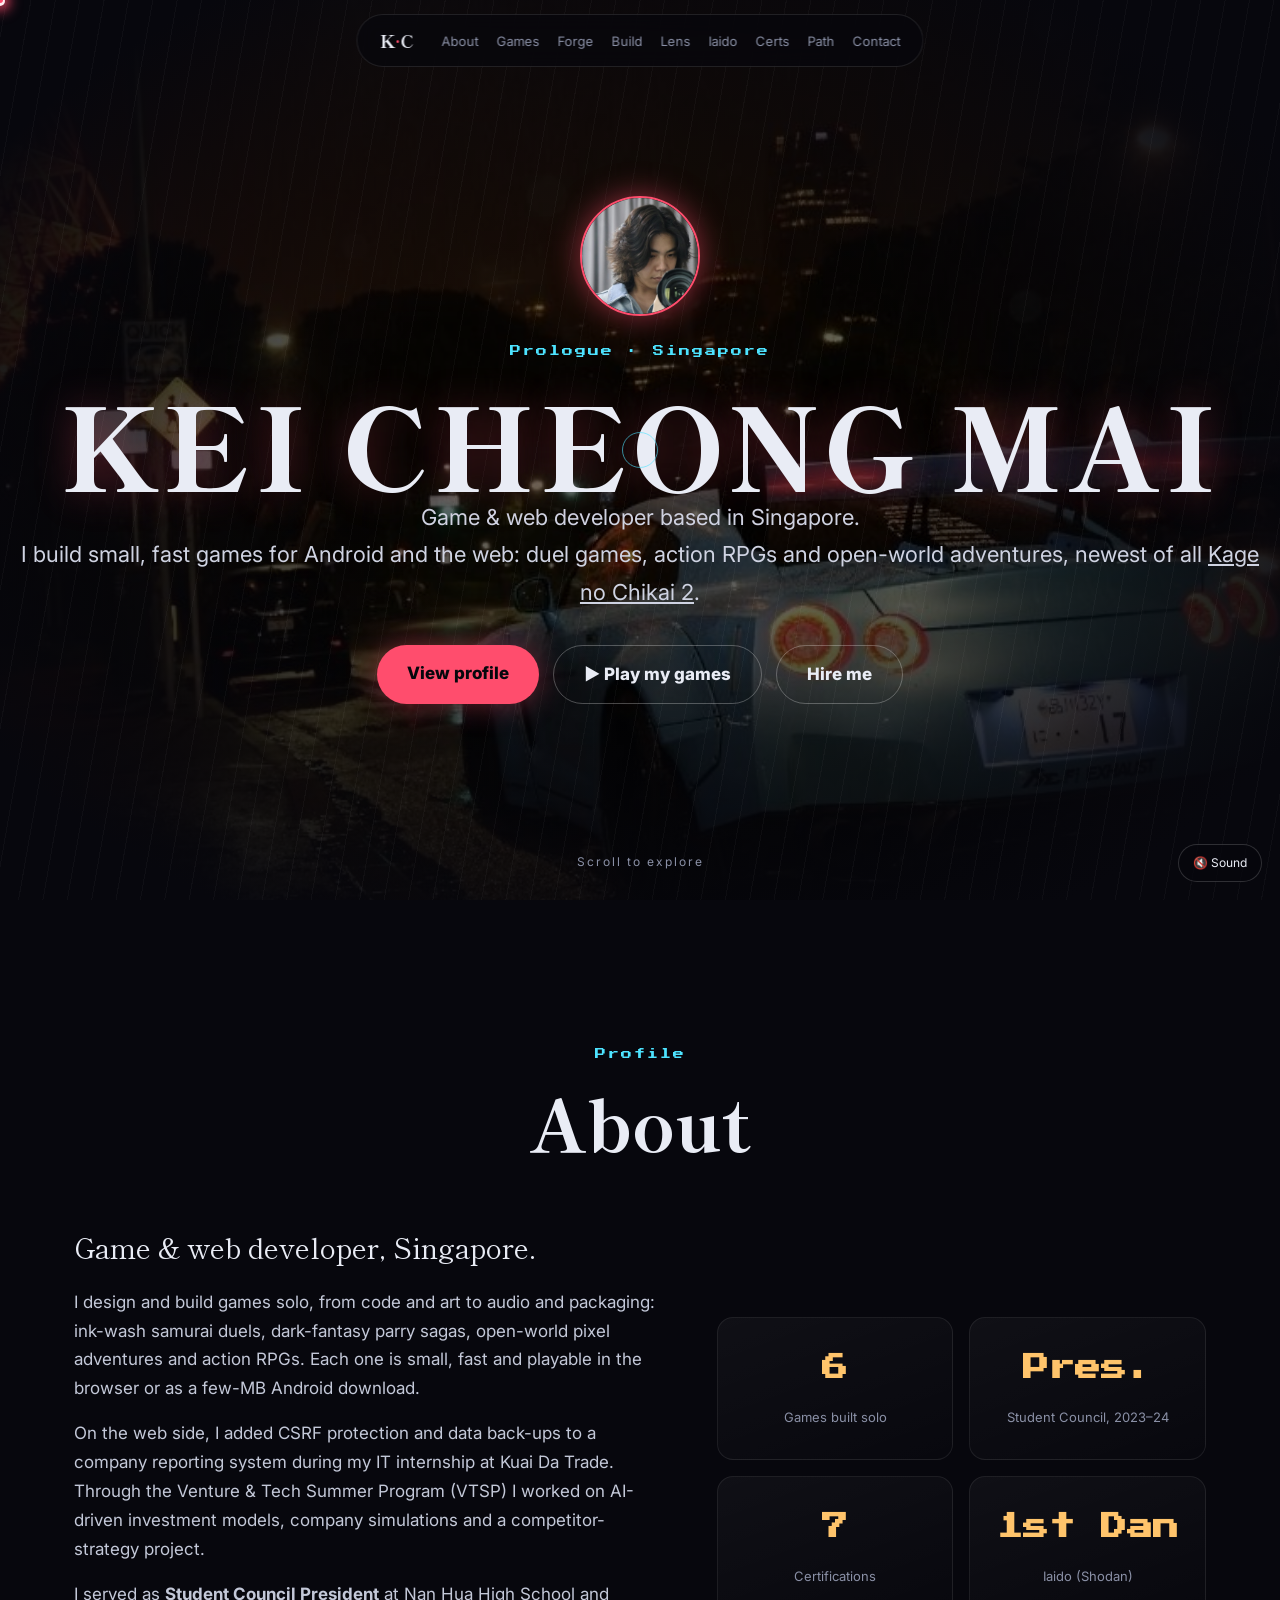
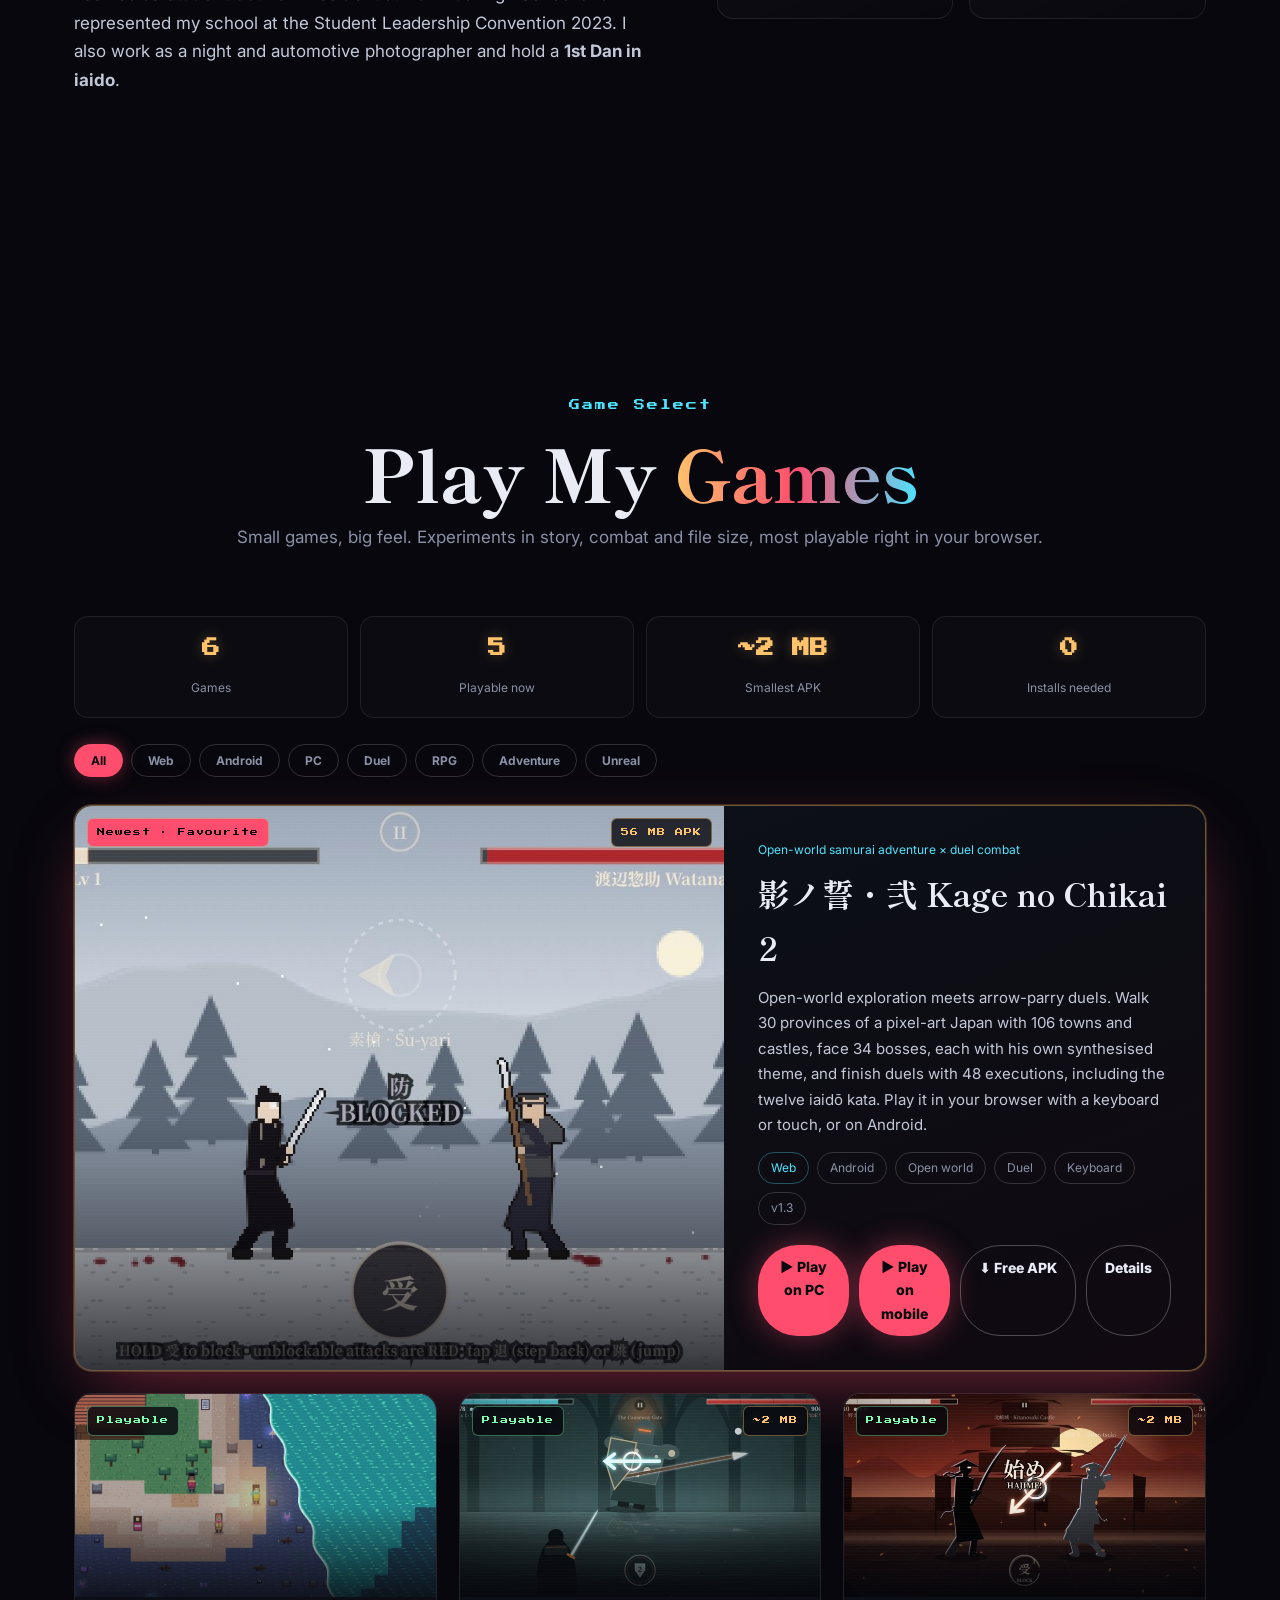
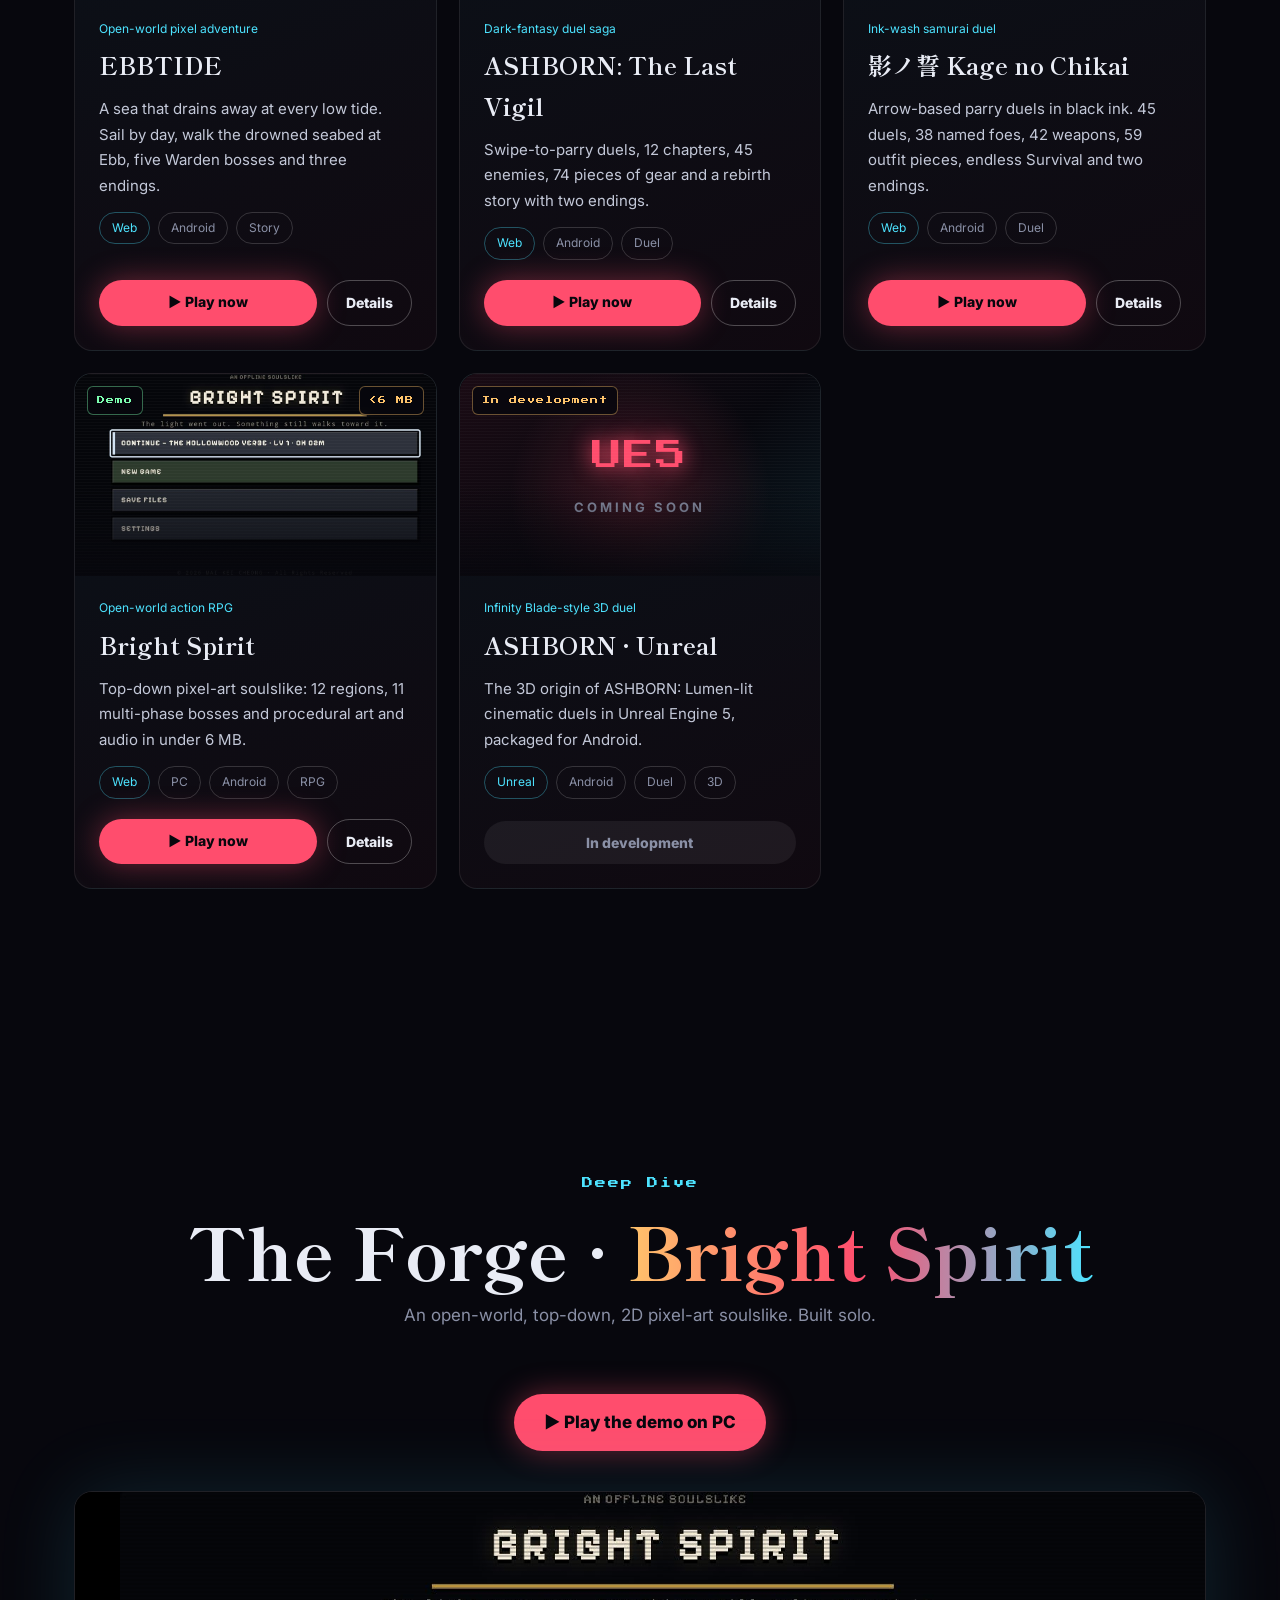
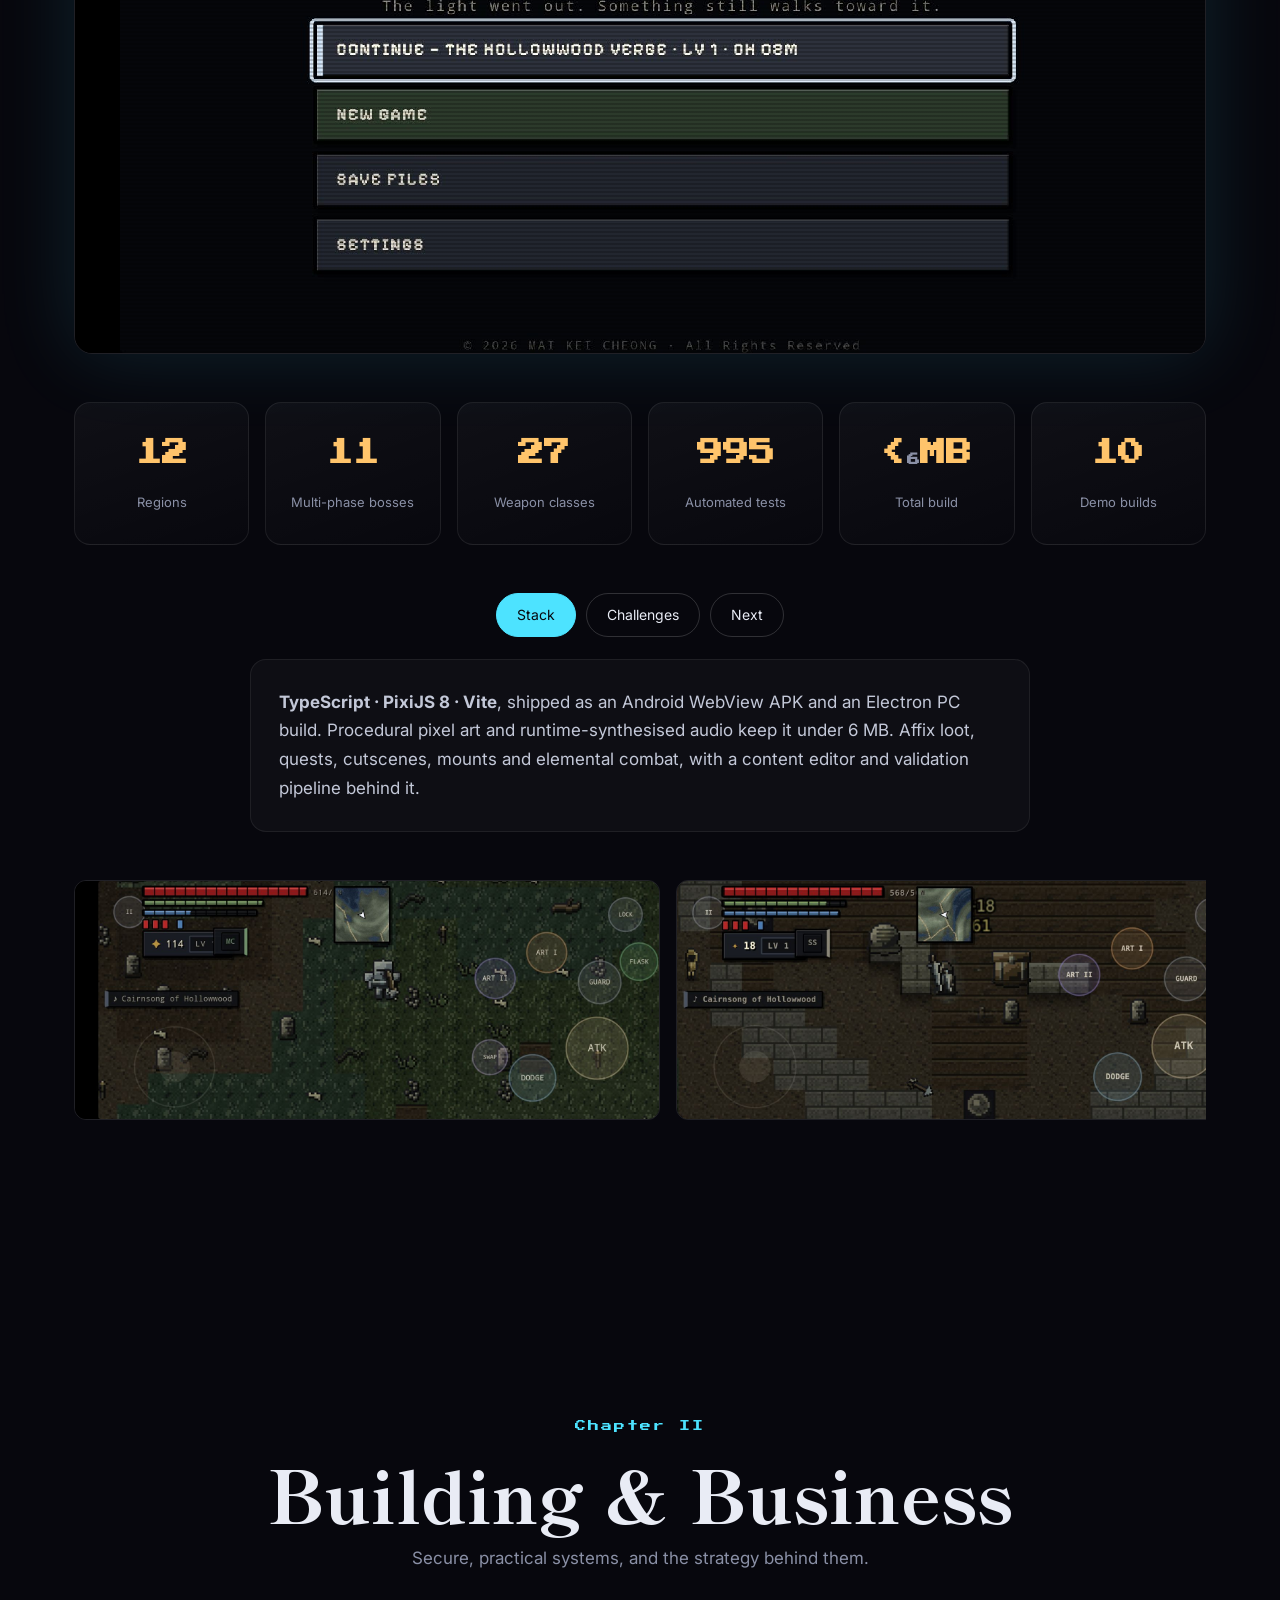
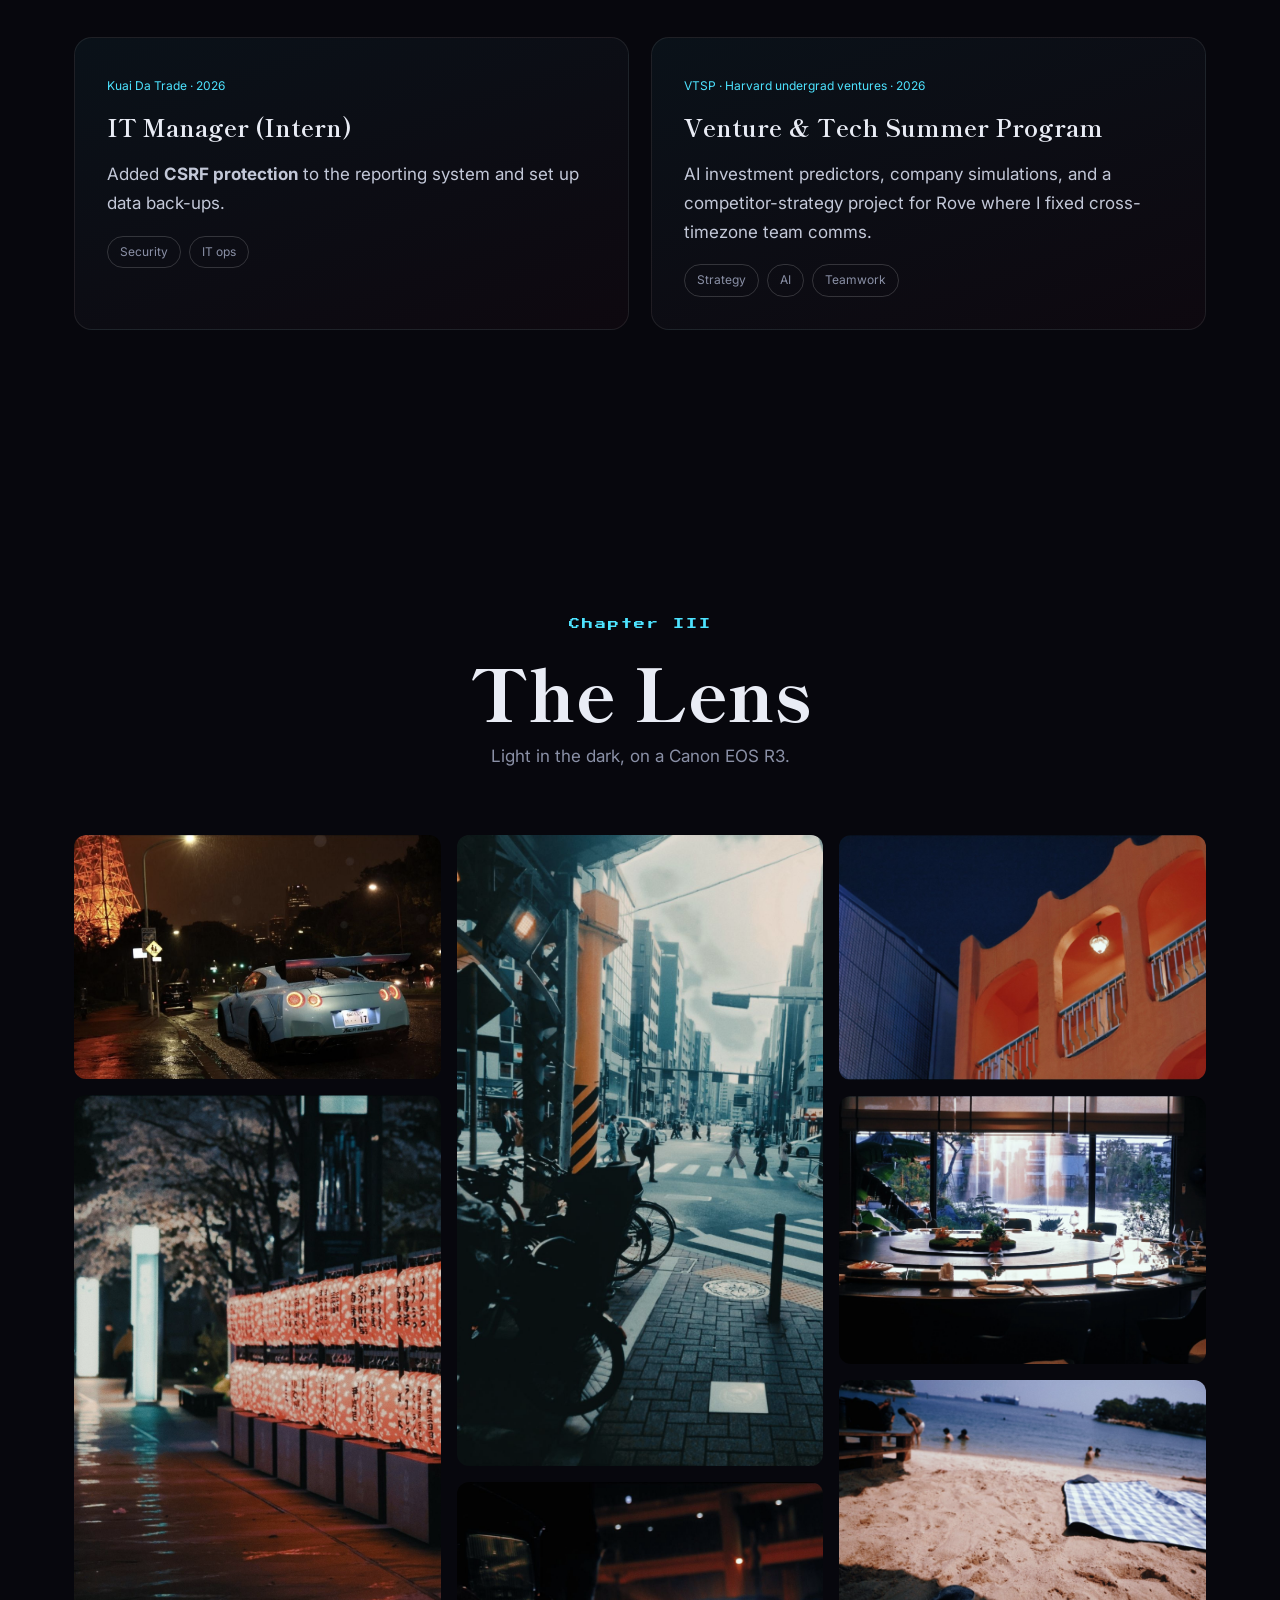
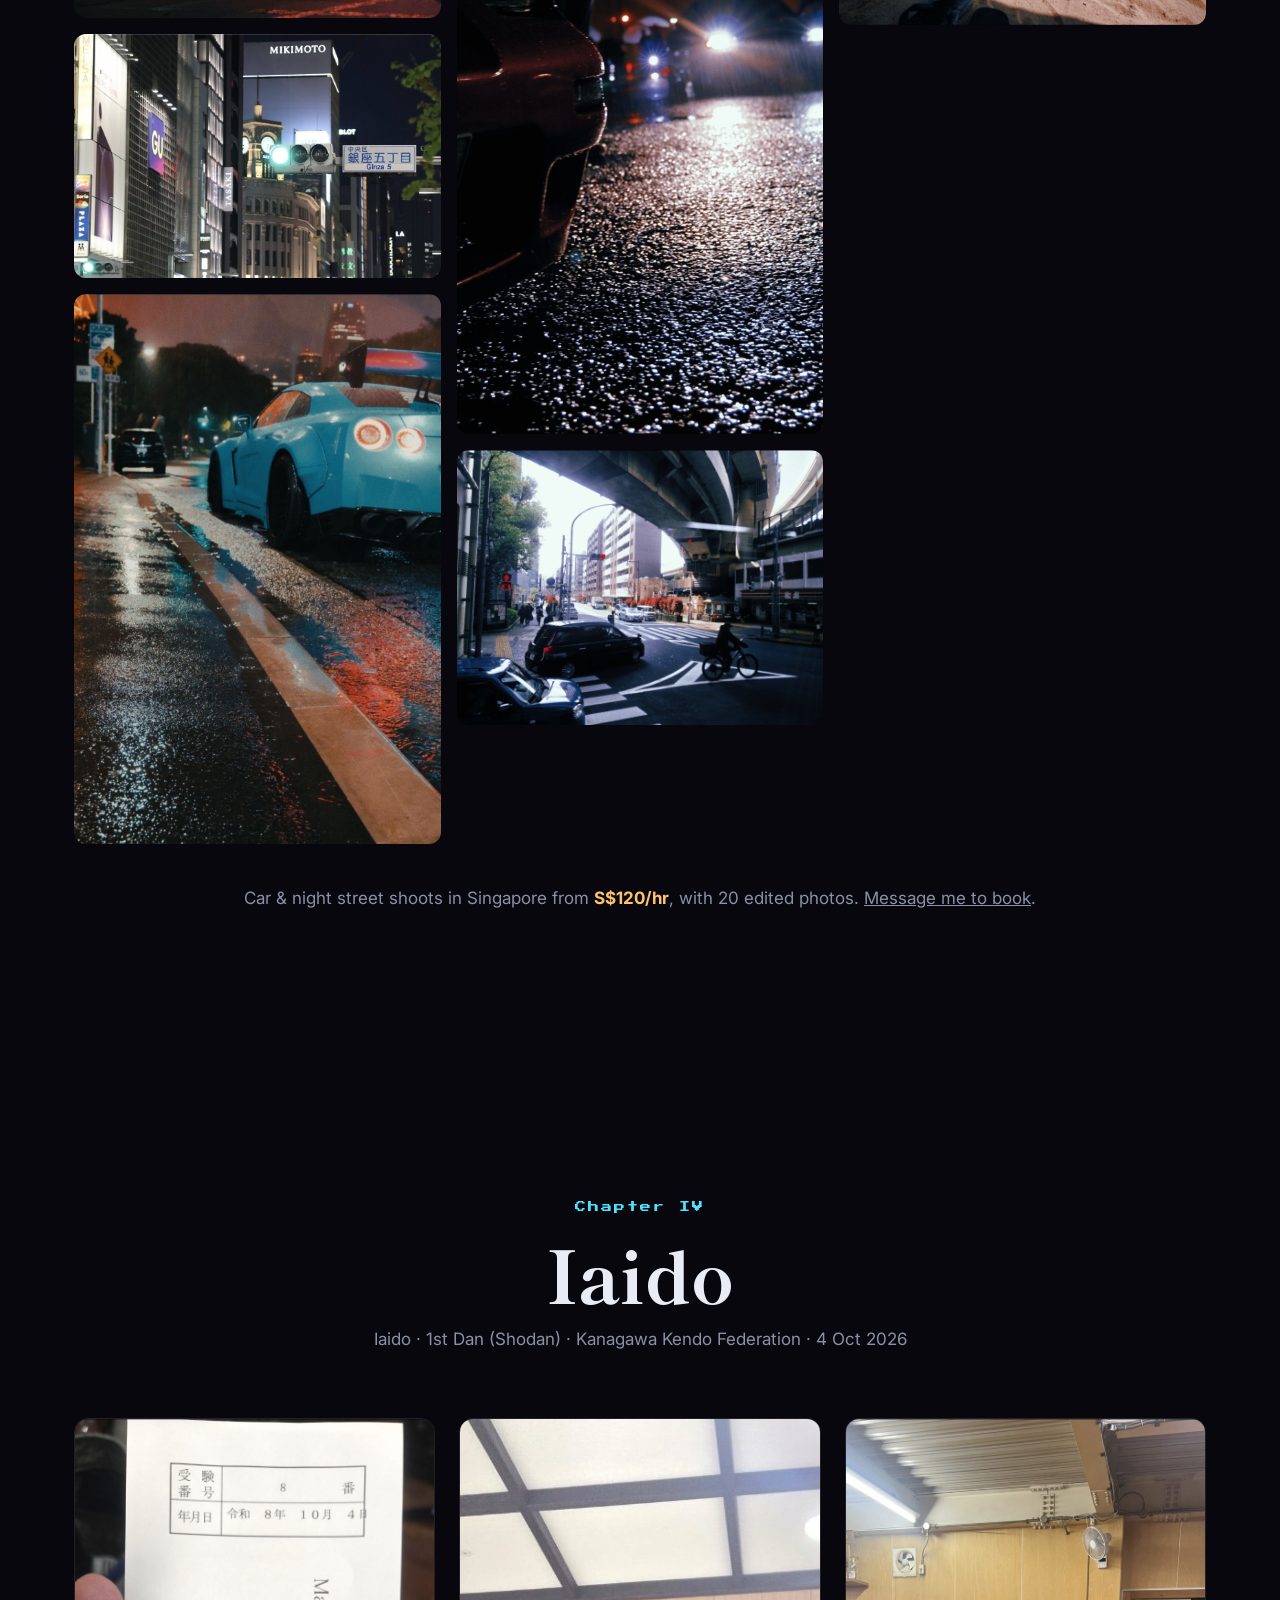
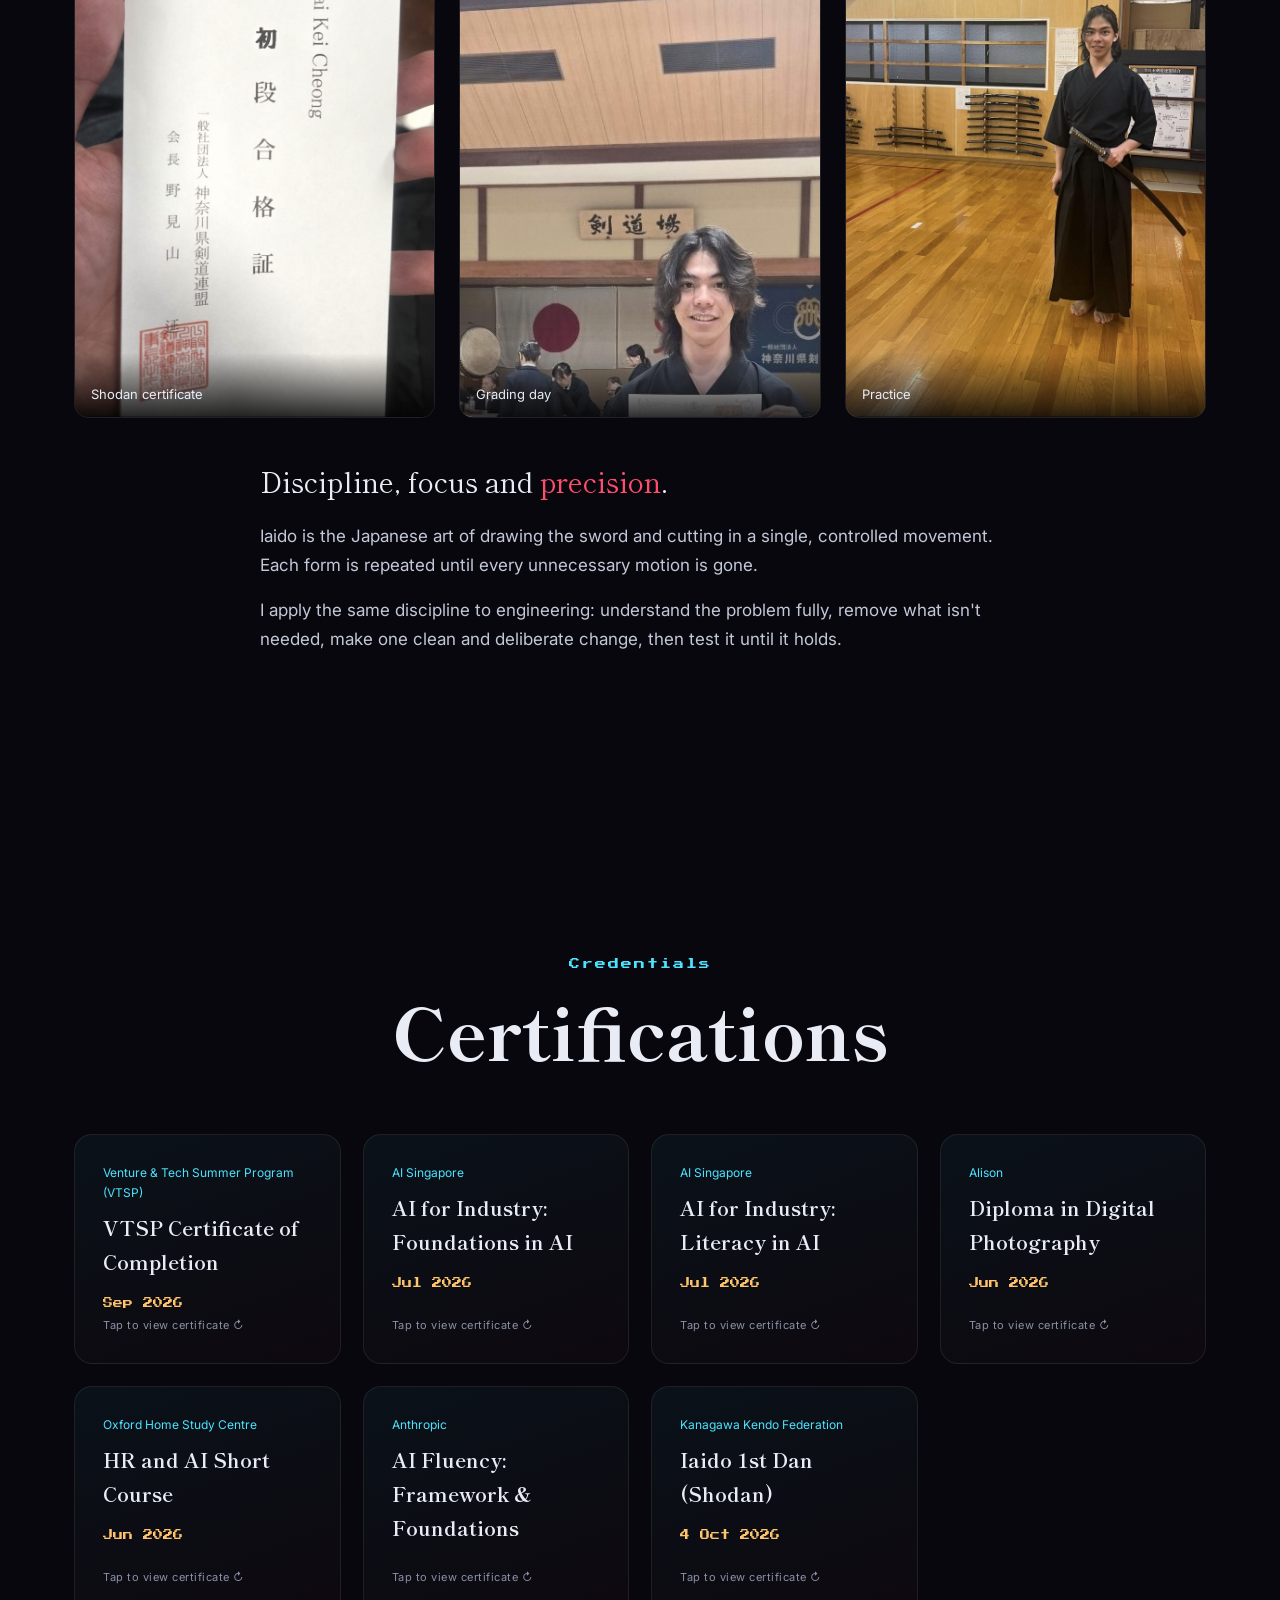
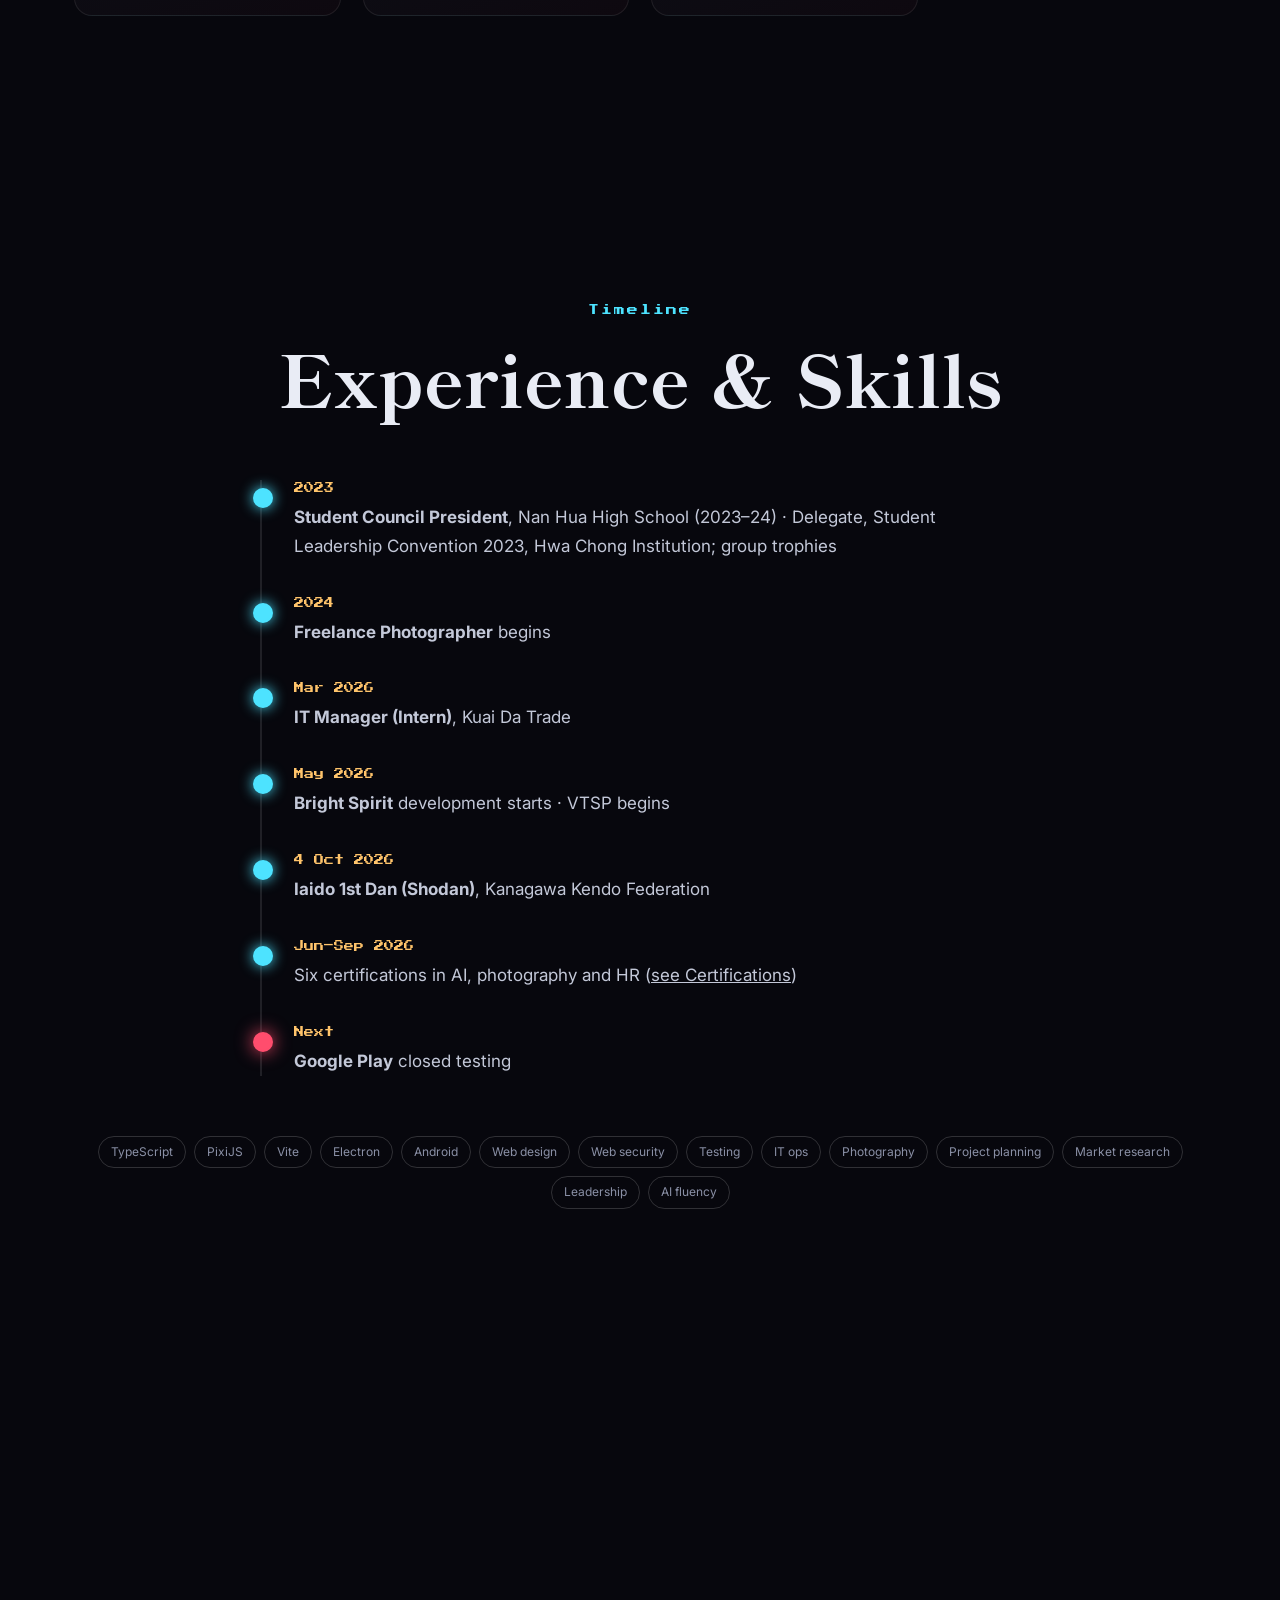
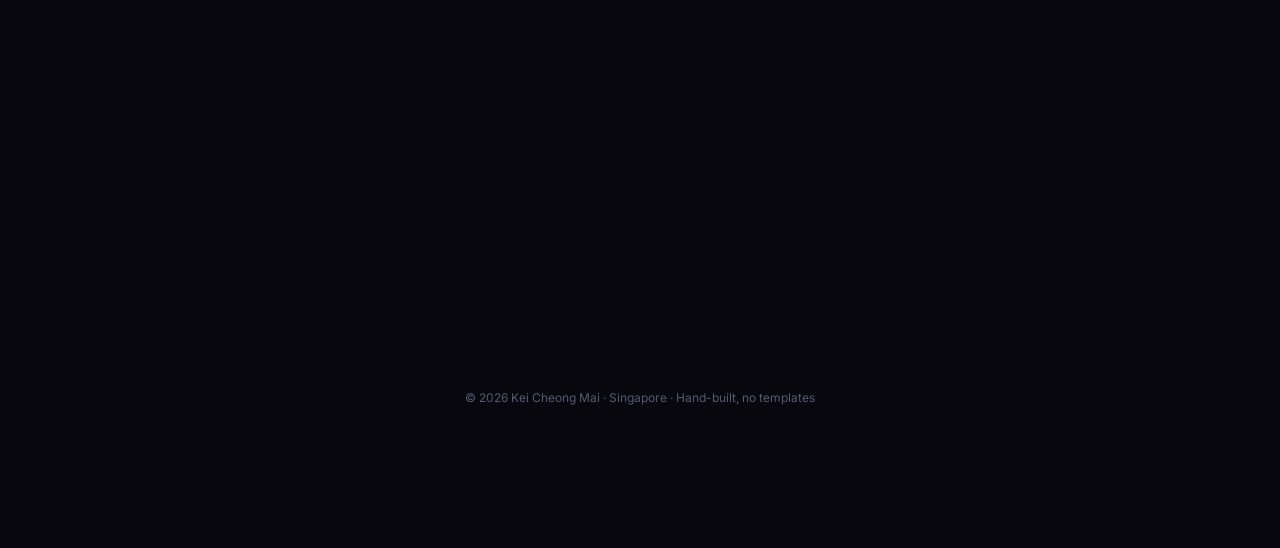
==== commit 7b72c964: "Kage no Chikai 2 v1.3: showcase page, PC keyboard + mobile web play, free APK; featured first on hom" ====
--- a/index.html
+++ b/index.html
@@ -6,6 +6,14 @@
 <meta property="og:title" content="Kei Cheong Mai · Game &amp; Web Developer"><meta property="og:description" content="Small, fast games for Android and the web: duel games, action RPGs and more. Play them in your browser."><meta property="og:image" content="img/portrait-main.jpg">
 <link rel="preconnect" href="https://fonts.googleapis.com"><link href="https://fonts.googleapis.com/css2?family=Press+Start+2P&family=Shippori+Mincho:wght@600;800&family=Inter:wght@300;400;600;800&display=swap" rel="stylesheet">
 <link rel="stylesheet" href="style.css">
+<style>
+.ggrid .gcard.featured{grid-column:1/-1;display:grid;grid-template-columns:1.35fr 1fr;border-color:#ffc46b66;box-shadow:0 0 0 1px #ffc46b33,0 24px 70px -20px #ff4d6d77}
+.ggrid .gcard.featured .media{aspect-ratio:auto;min-height:100%}
+.ggrid .gcard.featured .body{justify-content:center;padding:34px}
+.ggrid .gcard.featured h3{font-size:32px}
+.ggrid .gcard.featured .badge.status{background:var(--neon,#ff4d6d);color:#07070d}
+@media(max-width:860px){.ggrid .gcard.featured{grid-template-columns:1fr}.ggrid .gcard.featured .media{aspect-ratio:16/9}.ggrid .gcard.featured h3{font-size:24px}}
+</style>
 </head><body>
 <canvas id="fx"></canvas>
 <div id="cursor"><span class="dot"></span><span class="ring"></span></div>
@@ -20,7 +28,7 @@
   <img class="portrait" src="img/portrait-main.jpg" alt="Kei Cheong Mai behind his camera">
   <p class="kicker pixel">Prologue · Singapore</p>
   <h1 class="glitch" data-text="KEI CHEONG MAI">KEI CHEONG MAI</h1>
-  <p class="lead">Game &amp; web developer based in Singapore.<br>I build small, fast games for Android and the web: duel games, action RPGs and more.</p>
+  <p class="lead">Game &amp; web developer based in Singapore.<br>I build small, fast games for Android and the web: duel games, action RPGs and open-world adventures, newest of all <a href="kage-no-chikai-2/" style="color:inherit">Kage no Chikai 2</a>.</p>
   <div class="cta"><a class="btn mag" href="#about">View profile</a><a class="btn ghost mag" href="#games">▶ Play my games</a><a class="btn ghost mag" href="#contact">Hire me</a></div>
  </div>
  <p class="hint">Scroll to explore</p>
@@ -35,7 +43,7 @@
    <p>On the web side, I added CSRF protection and data back-ups to a company reporting system during my IT internship at Kuai Da Trade. Through the Venture &amp; Tech Summer Program (VTSP) I worked on AI-driven investment models, company simulations and a competitor-strategy project.</p>
    <p>I served as <b>Student Council President</b> at Nan Hua High School and represented my school at the Student Leadership Convention 2023. I also work as a night and automotive photographer and hold a <b>1st Dan in iaido</b>.</p></div>
   <div class="stat-grid reveal">
-   <div class="stat tilt"><b data-count="5">0</b><span>Games built solo</span></div>
+   <div class="stat tilt"><b data-count="6">0</b><span>Games built solo</span></div>
    <div class="stat tilt"><b>Pres.</b><span>Student Council, 2023–24</span></div>
    <div class="stat tilt"><b data-count="7">0</b><span>Certifications</span></div>
    <div class="stat tilt"><b>1st Dan</b><span>Iaido (Shodan)</span></div>
@@ -45,9 +53,11 @@
 
 <section id="games" class="chapter">
  <div class="chap-head reveal"><span class="pixel">Game Select</span><h2>Play My <span class="bs">Games</span></h2><p>Small games, big feel. Experiments in story, combat and file size, most playable right in your browser.</p></div>
- <div class="gstats reveal"><div><b>5</b><span>Games</span></div><div><b>4</b><span>Playable now</span></div><div><b>~2 MB</b><span>Smallest APK</span></div><div><b>0</b><span>Installs needed</span></div></div>
+ <div class="gstats reveal"><div><b>6</b><span>Games</span></div><div><b>5</b><span>Playable now</span></div><div><b>~2 MB</b><span>Smallest APK</span></div><div><b>0</b><span>Installs needed</span></div></div>
  <div class="filters reveal" role="group" aria-label="Filter games"><button class="on" data-f="all">All</button><button data-f="web">Web</button><button data-f="android">Android</button><button data-f="pc">PC</button><button data-f="duel">Duel</button><button data-f="rpg">RPG</button><button data-f="adventure">Adventure</button><button data-f="unreal">Unreal</button></div>
  <div class="ggrid">
+  <article class="gcard tilt reveal featured" data-f="web android duel adventure rpg"><div class="media"><img src="kage-no-chikai-2/img/duel.jpg" alt="Kage no Chikai 2 duel on a snow road" loading="lazy"><span class="badge status">Newest · Favourite</span><span class="badge size">56 MB APK</span></div>
+   <div class="body"><span class="tag">Open-world samurai adventure × duel combat</span><h3>影ノ誓・弐 Kage no Chikai 2</h3><p>Open-world exploration meets arrow-parry duels. Walk 30 provinces of a pixel-art Japan with 106 towns and castles, face 34 bosses, each with his own synthesised theme, and finish duels with 48 executions, including the twelve iaidō kata. Play it in your browser with a keyboard or touch, or on Android.</p><div class="chips"><i>Web</i><i>Android</i><i>Open world</i><i>Duel</i><i>Keyboard</i><i>v1.3</i></div><div class="gbtns"><a class="btn sm" href="kage-no-chikai-2/play/?mode=pc">▶ Play on PC</a><a class="btn sm" href="kage-no-chikai-2/play/?mode=mobile">▶ Play on mobile</a><a class="btn sm ghost" href="kage-no-chikai-2/KageNoChikai2-v1.3.apk" download>⬇ Free APK</a><a class="btn sm ghost" href="kage-no-chikai-2/">Details</a></div></div></article>
   <article class="gcard tilt reveal" data-f="web android adventure"><div class="media"><img src="img/proj-ebbtide.jpg" alt="EBBTIDE key art" loading="lazy"><span class="badge status">Playable</span></div>
    <div class="body"><span class="tag">Open-world pixel adventure</span><h3>EBBTIDE</h3><p>A sea that drains away at every low tide. Sail by day, walk the drowned seabed at Ebb, five Warden bosses and three endings.</p><div class="chips"><i>Web</i><i>Android</i><i>Story</i></div><div class="gbtns"><a class="btn sm" href="new-game/">▶ Play now</a><a class="btn sm ghost" href="new-game/">Details</a></div></div></article>
   <article class="gcard tilt reveal" data-f="web android duel"><div class="media"><img src="img/proj-ashborn-2d.jpg" alt="ASHBORN 2D parry duel" loading="lazy"><span class="badge status">Playable</span><span class="badge size">~2 MB</span></div>
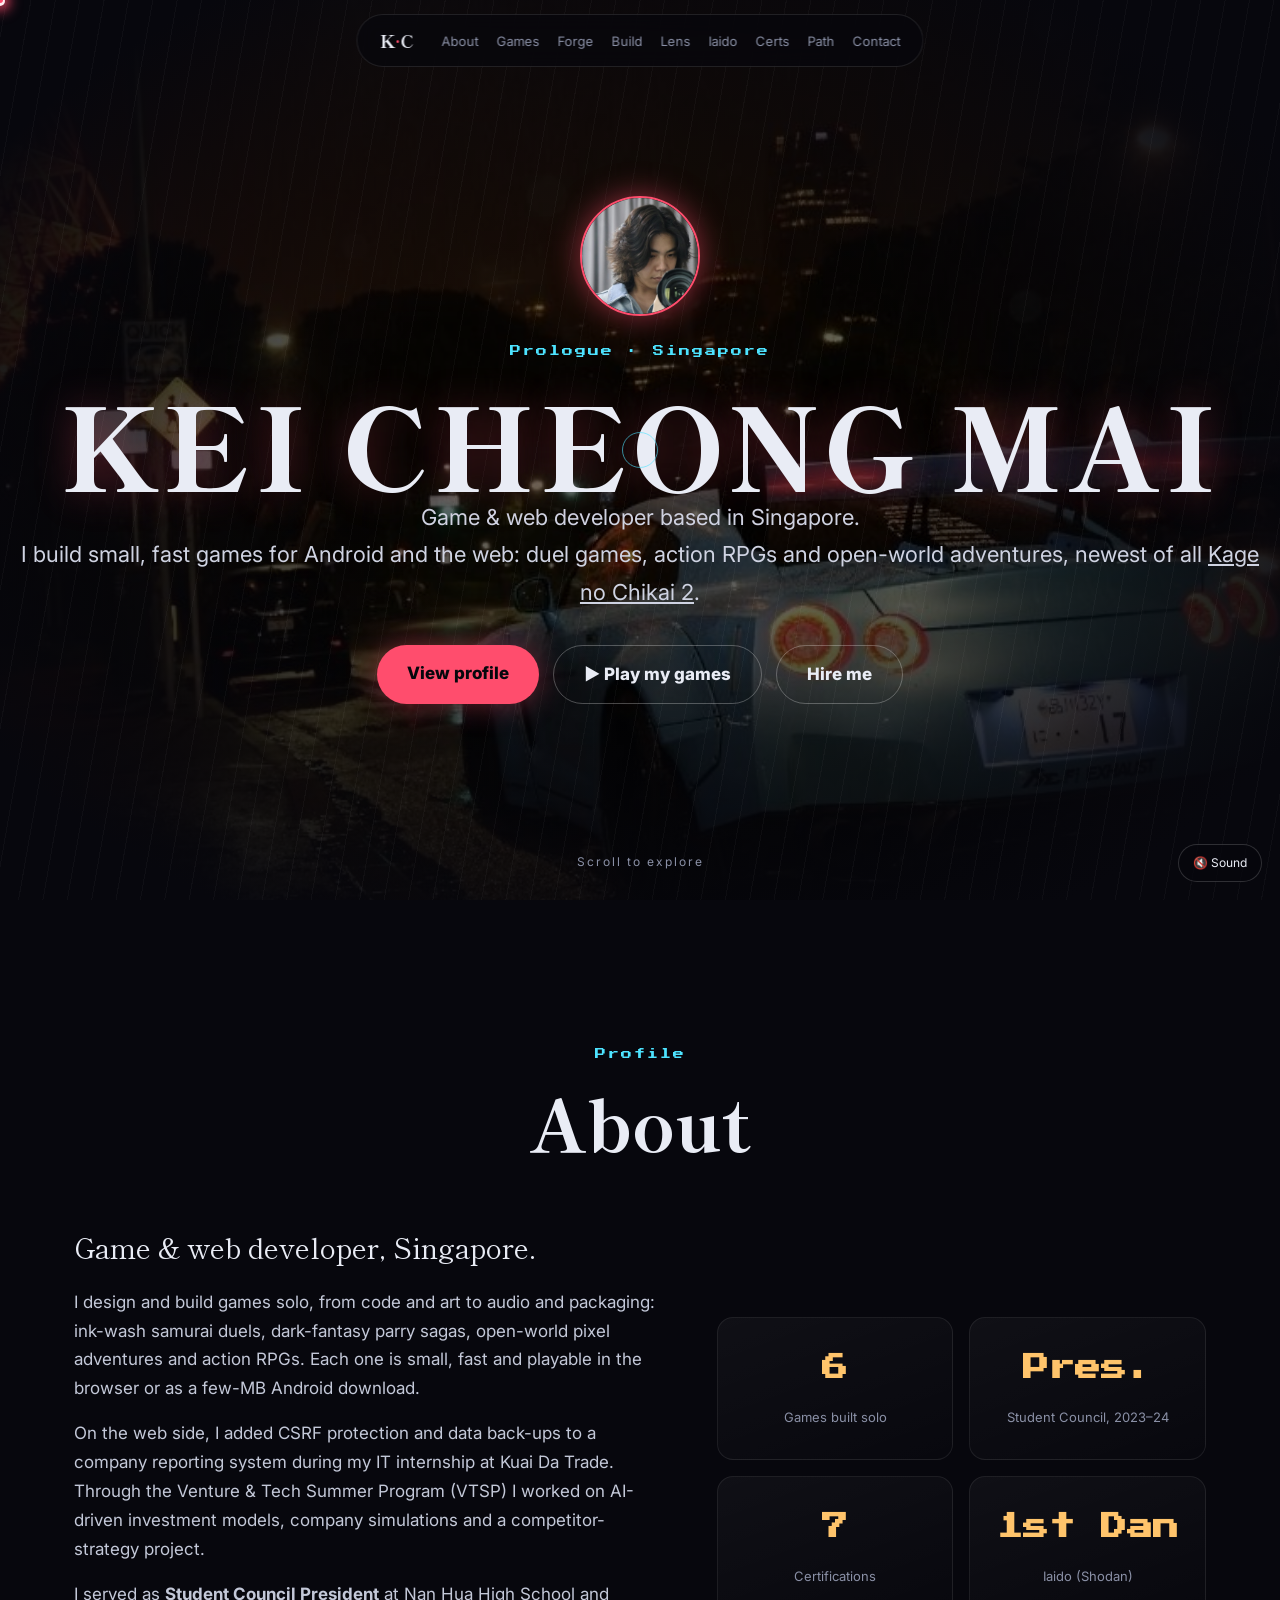
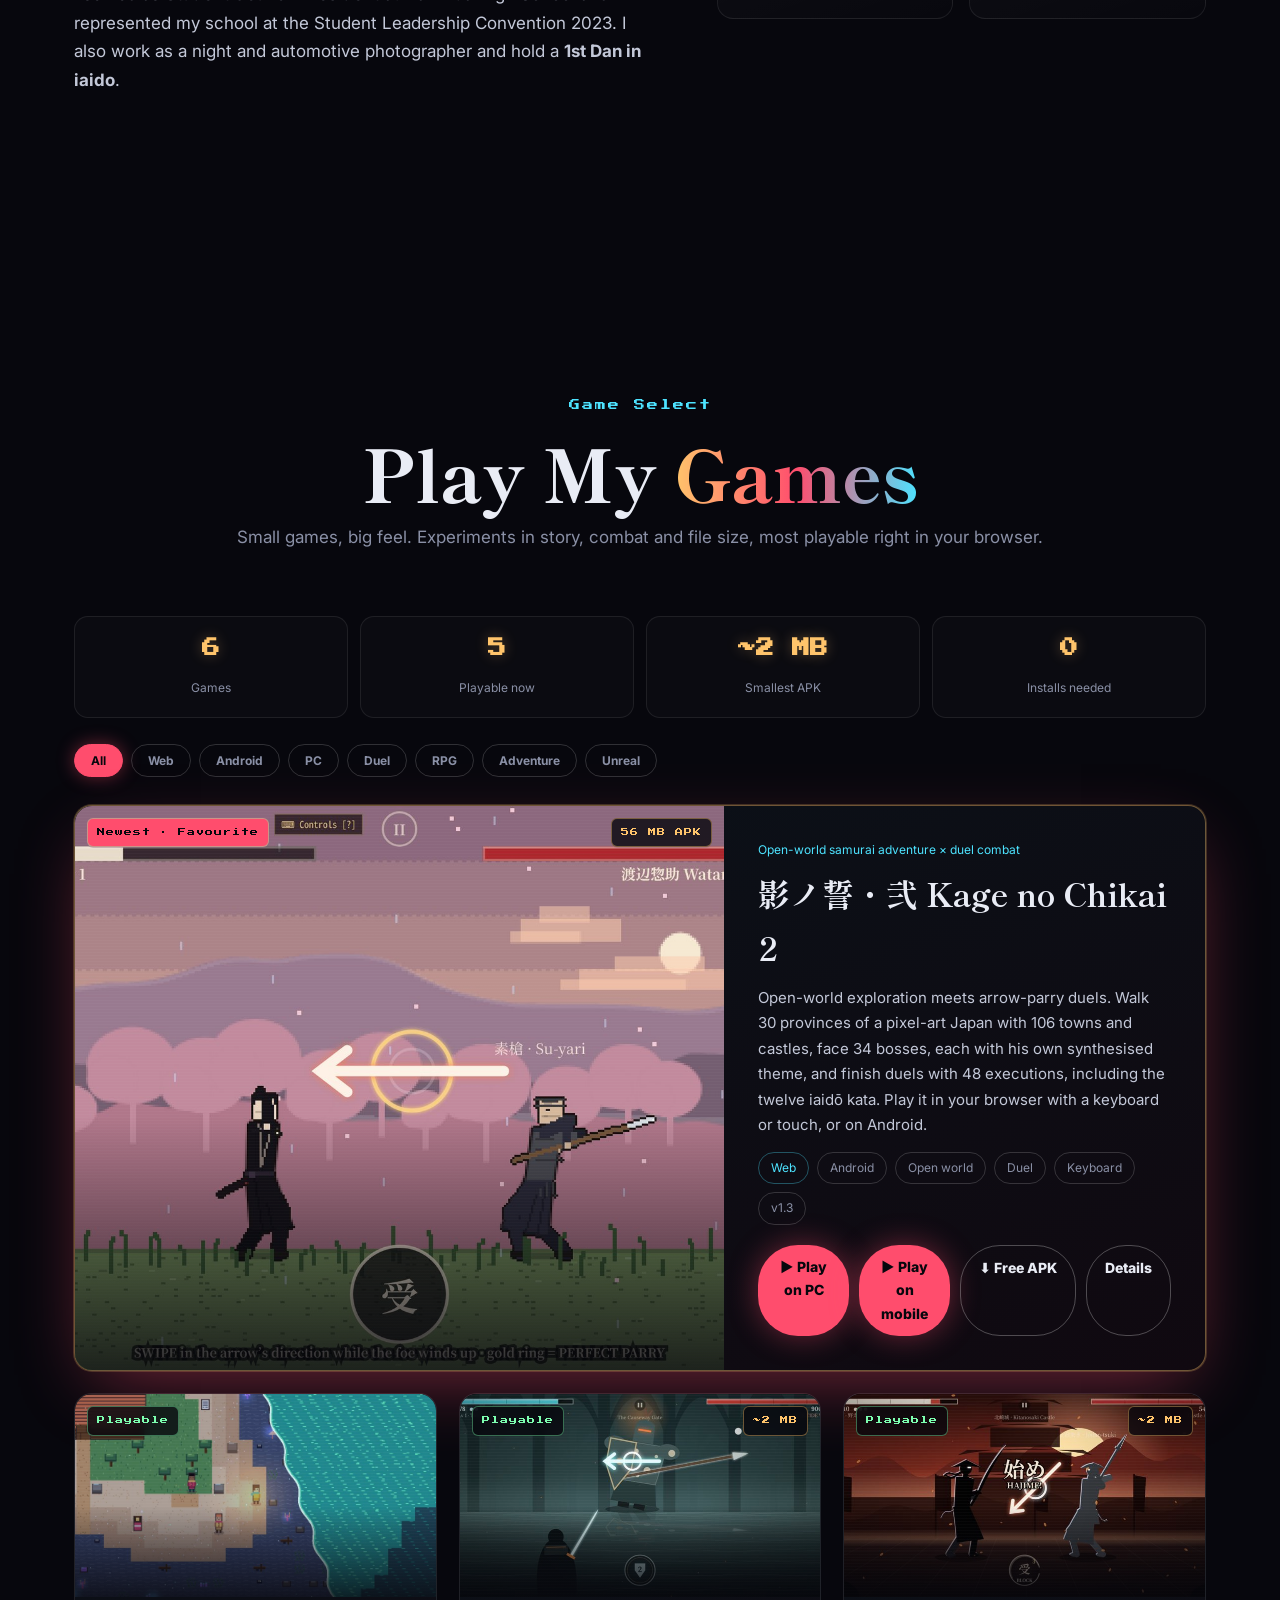
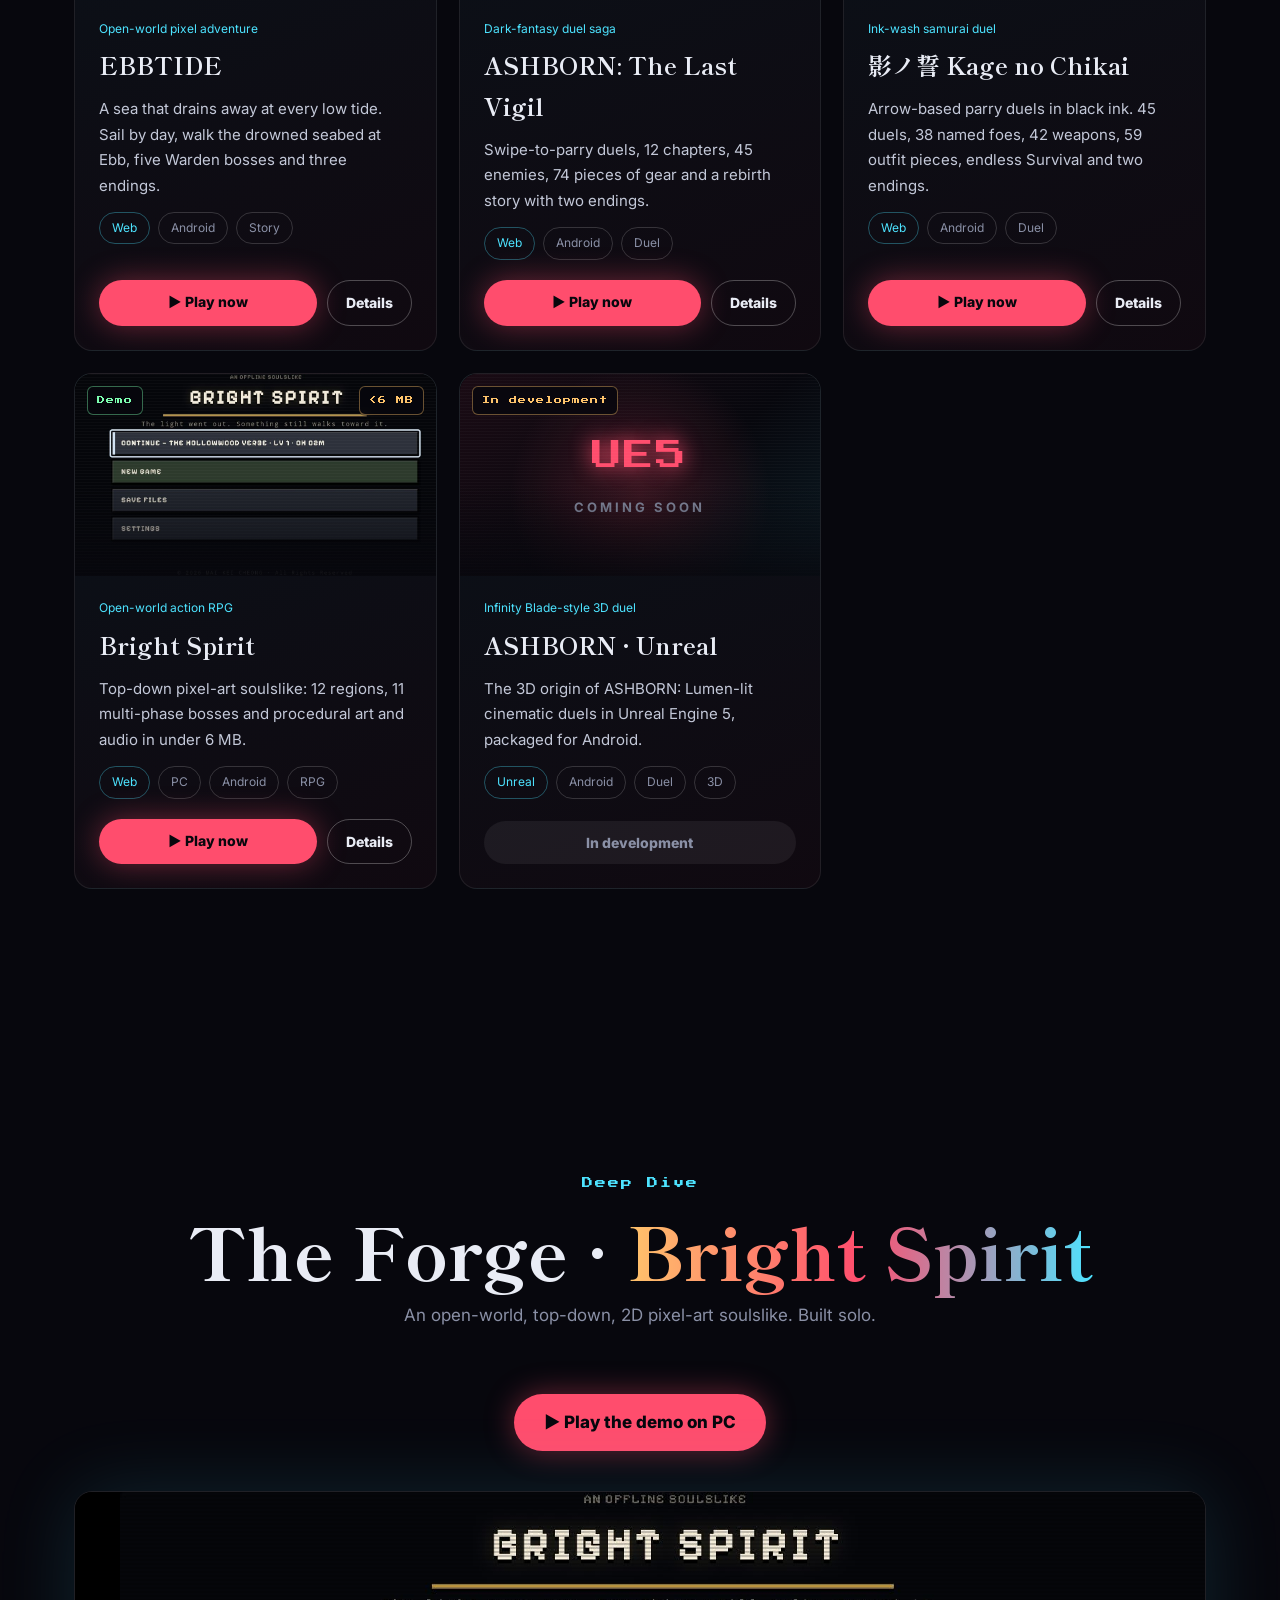
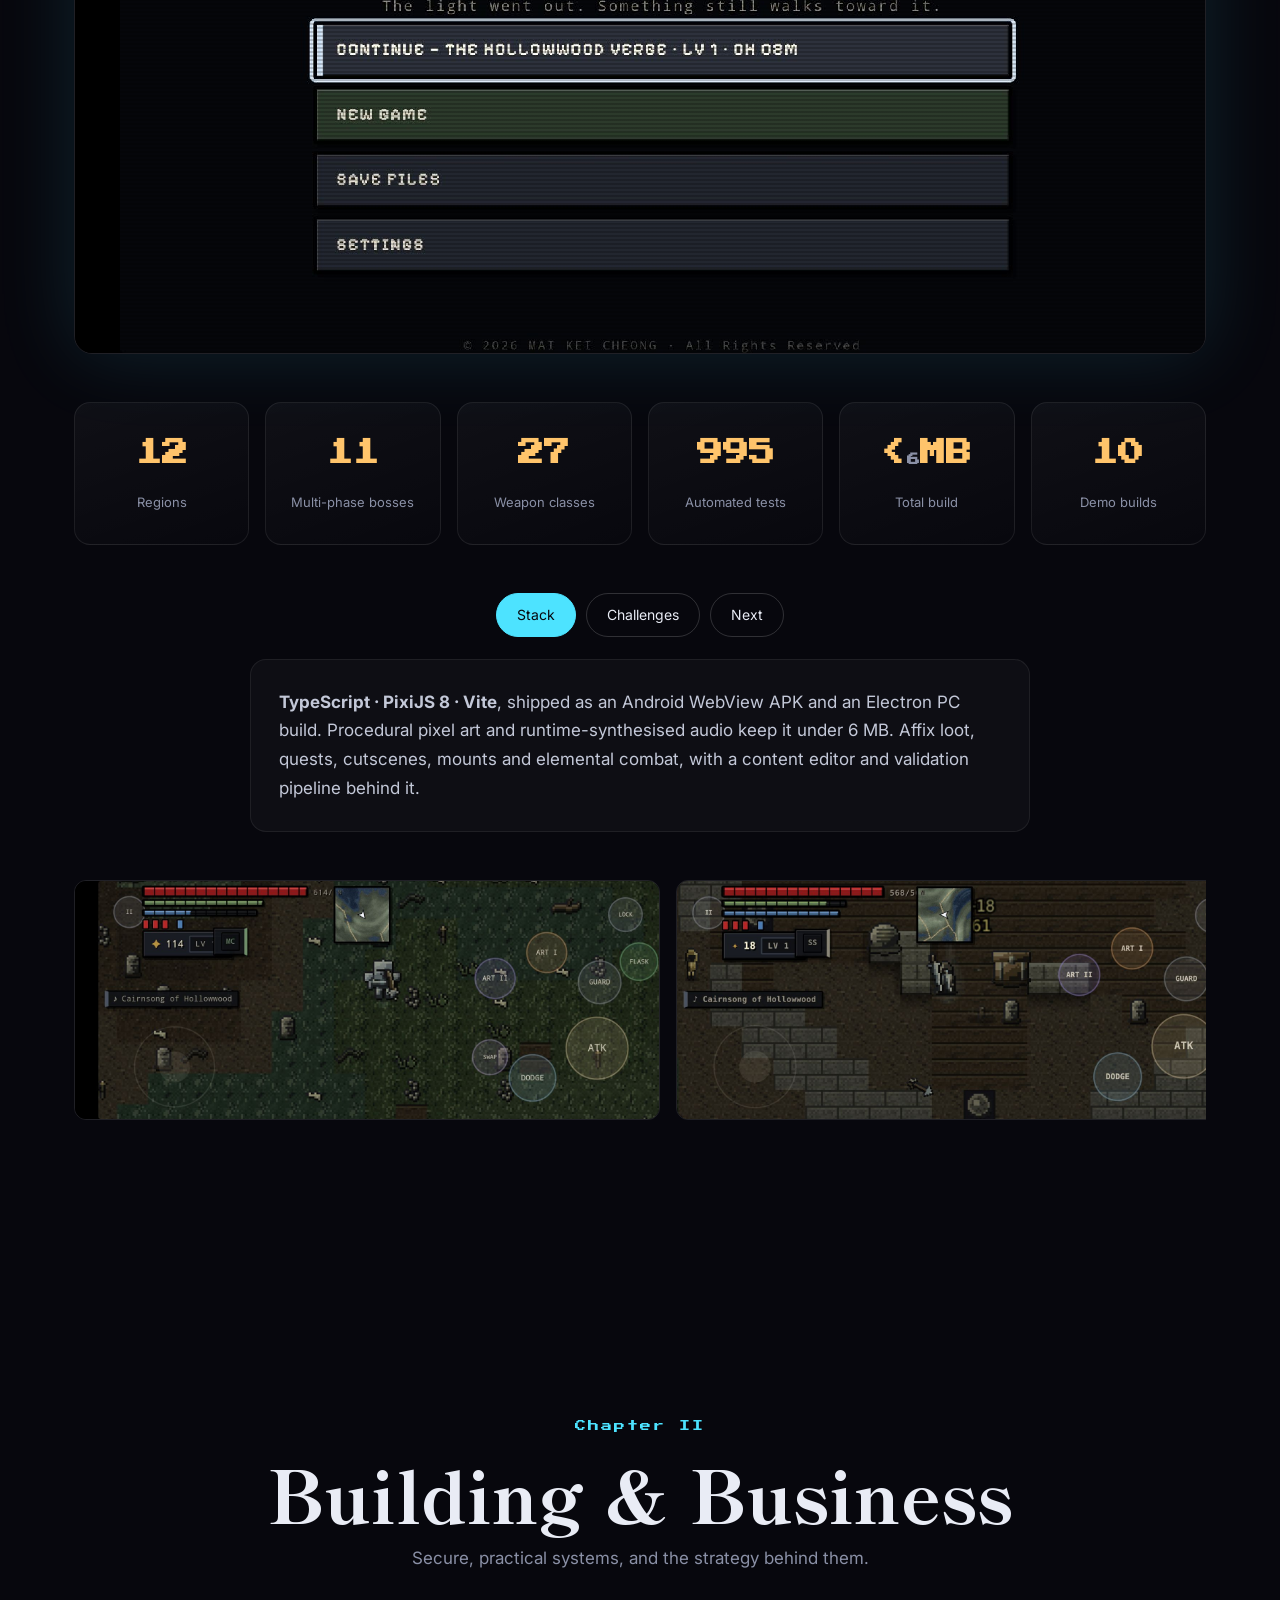
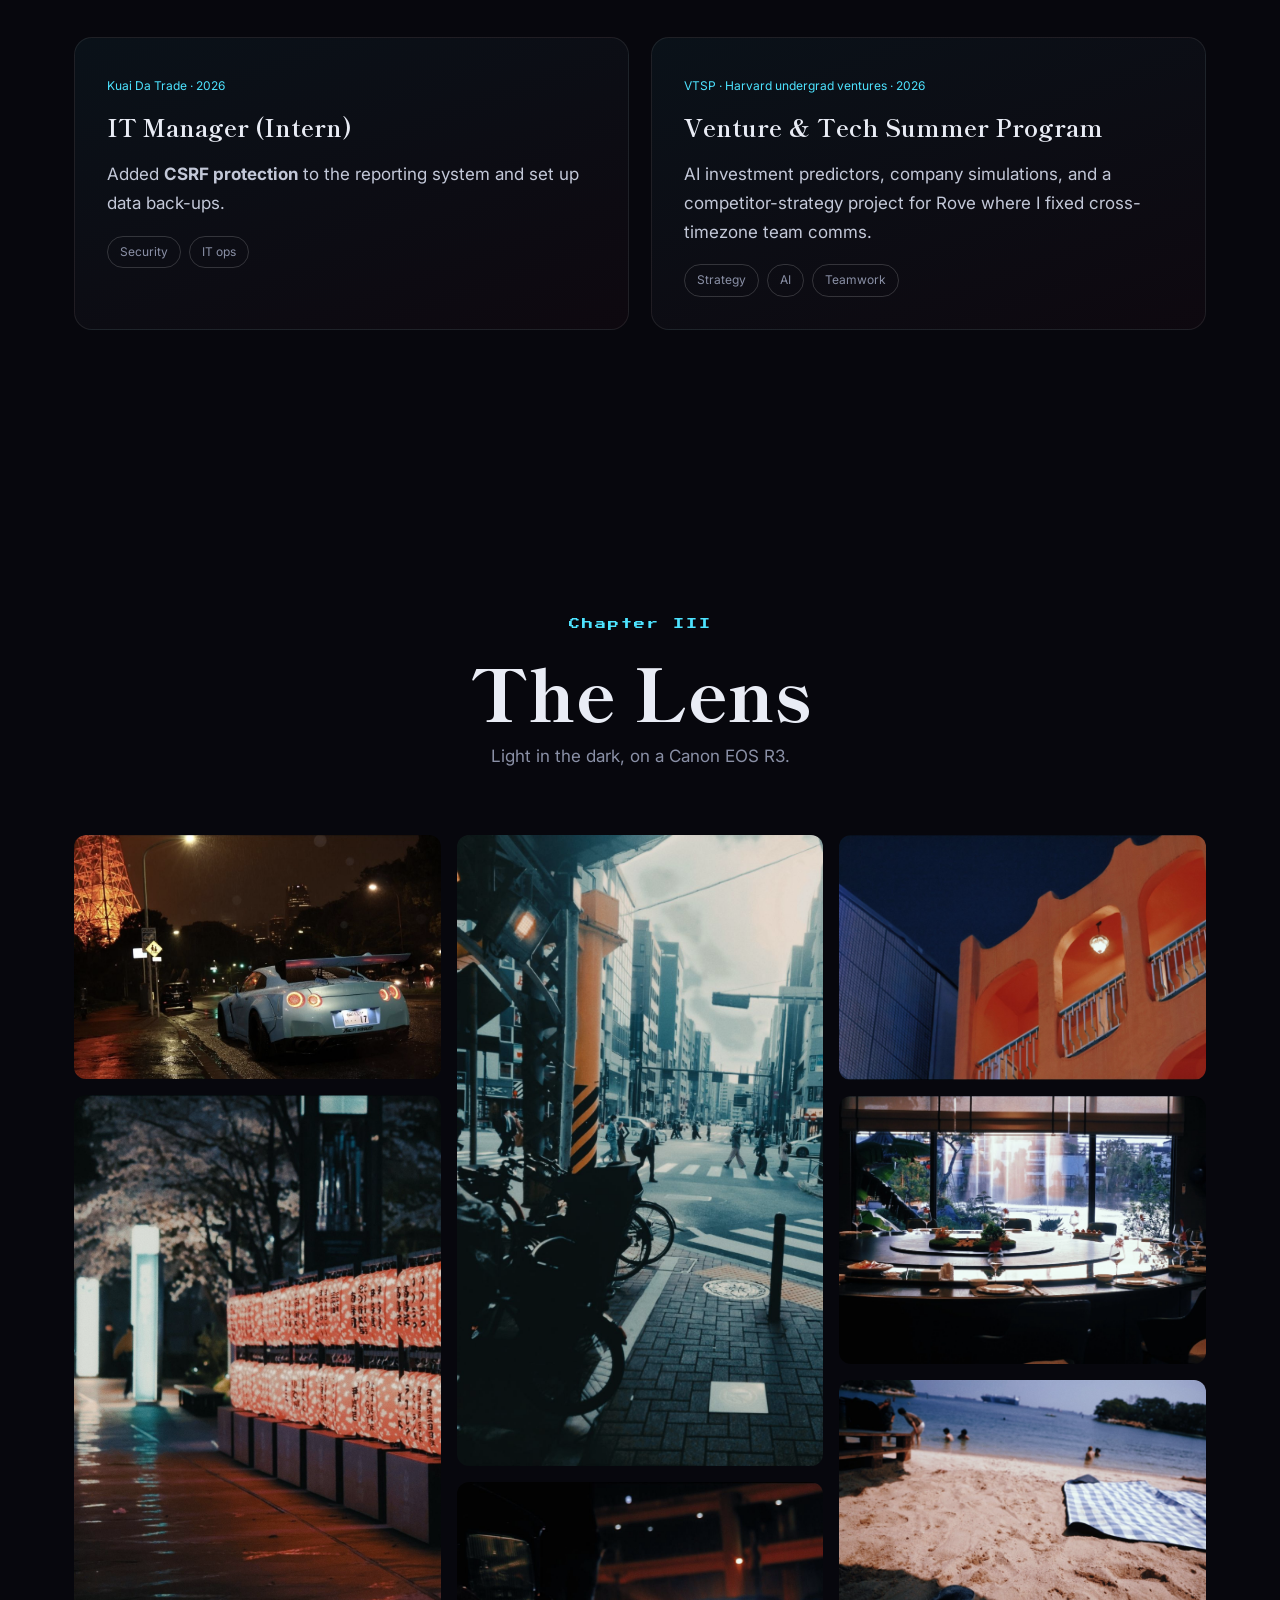
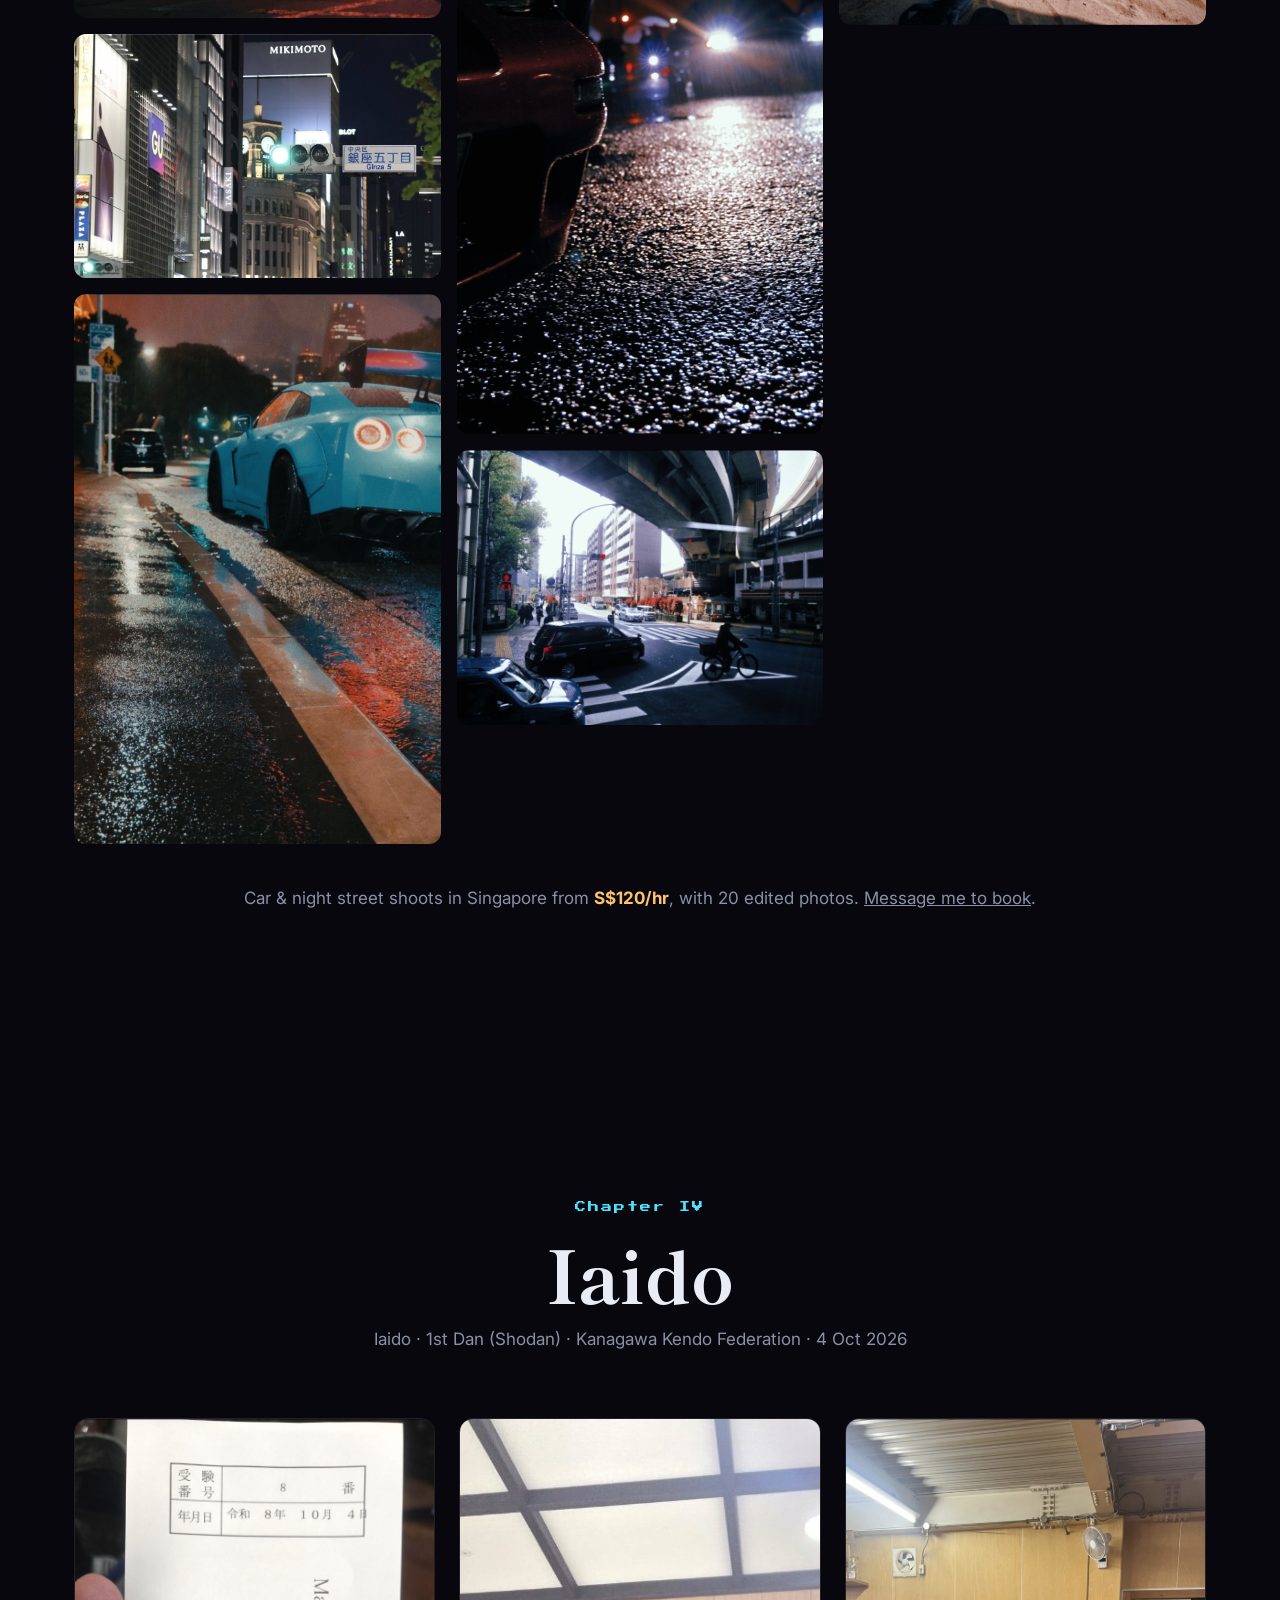
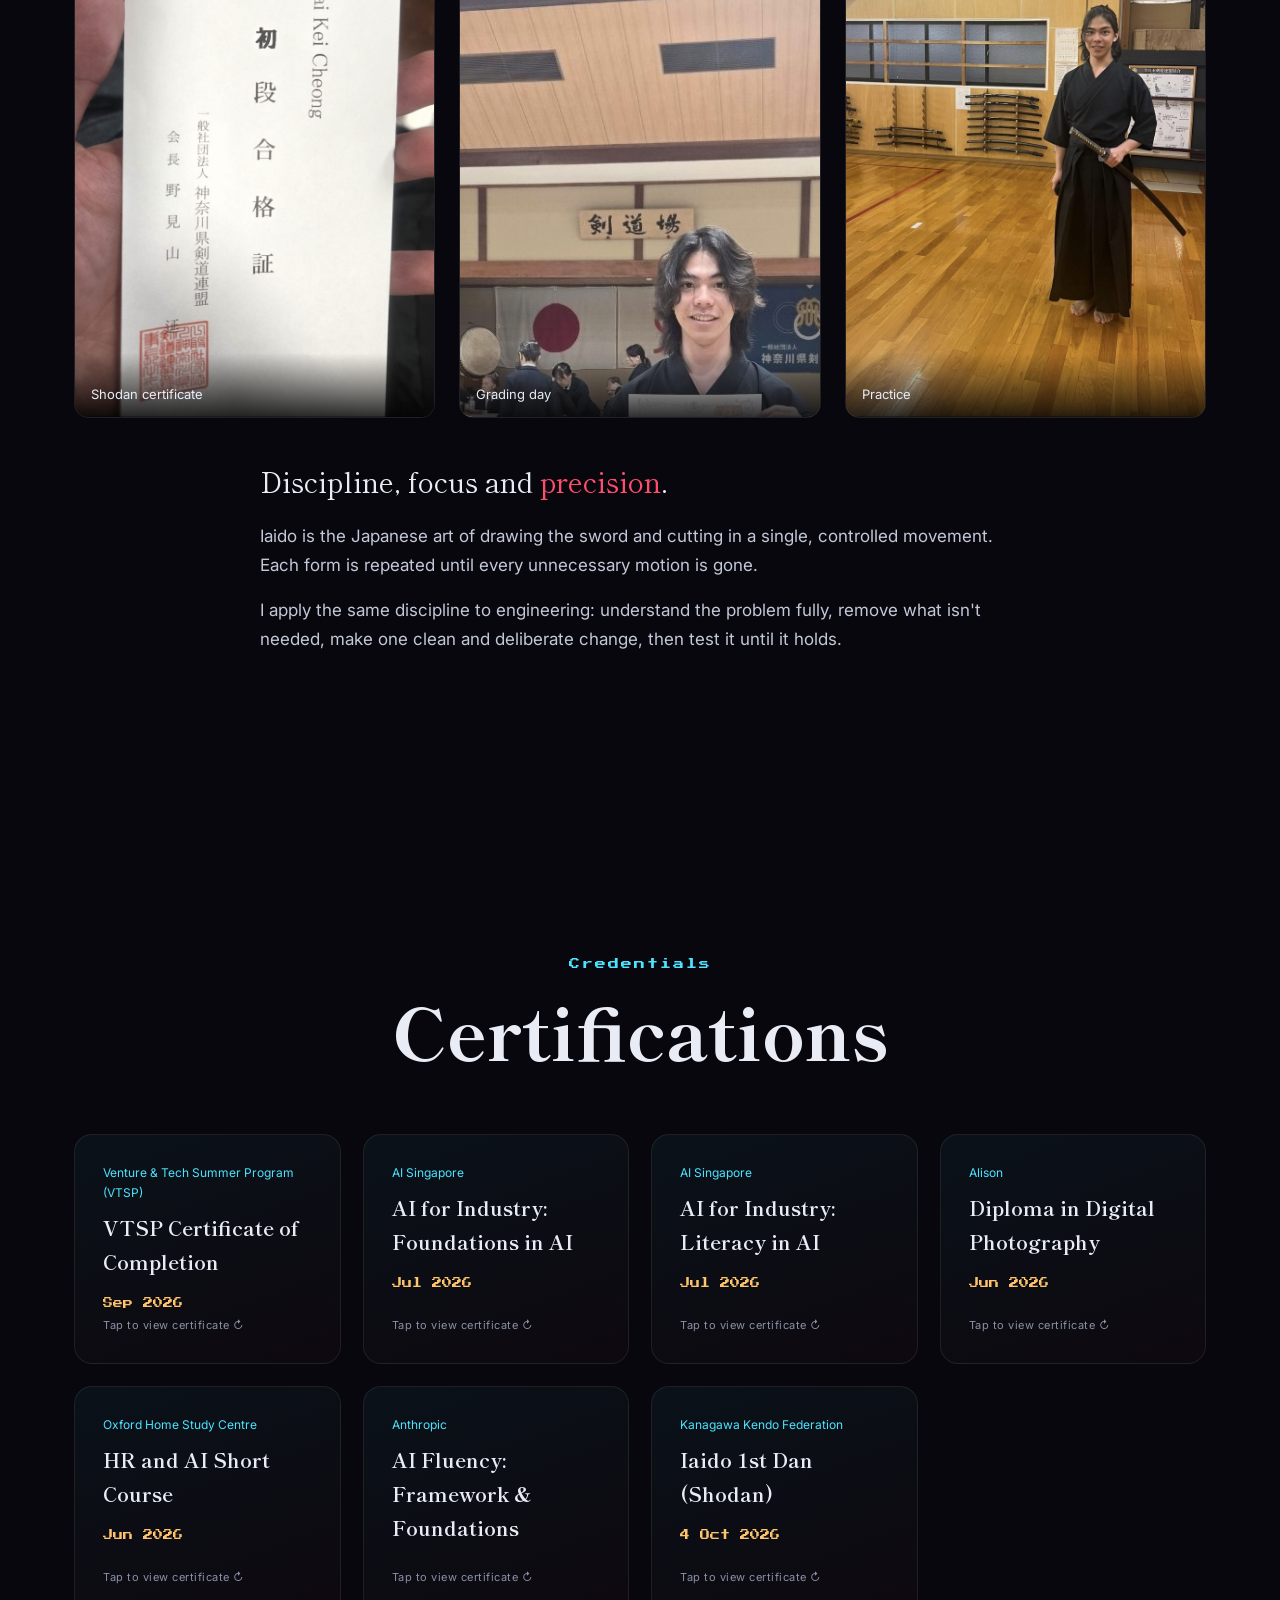
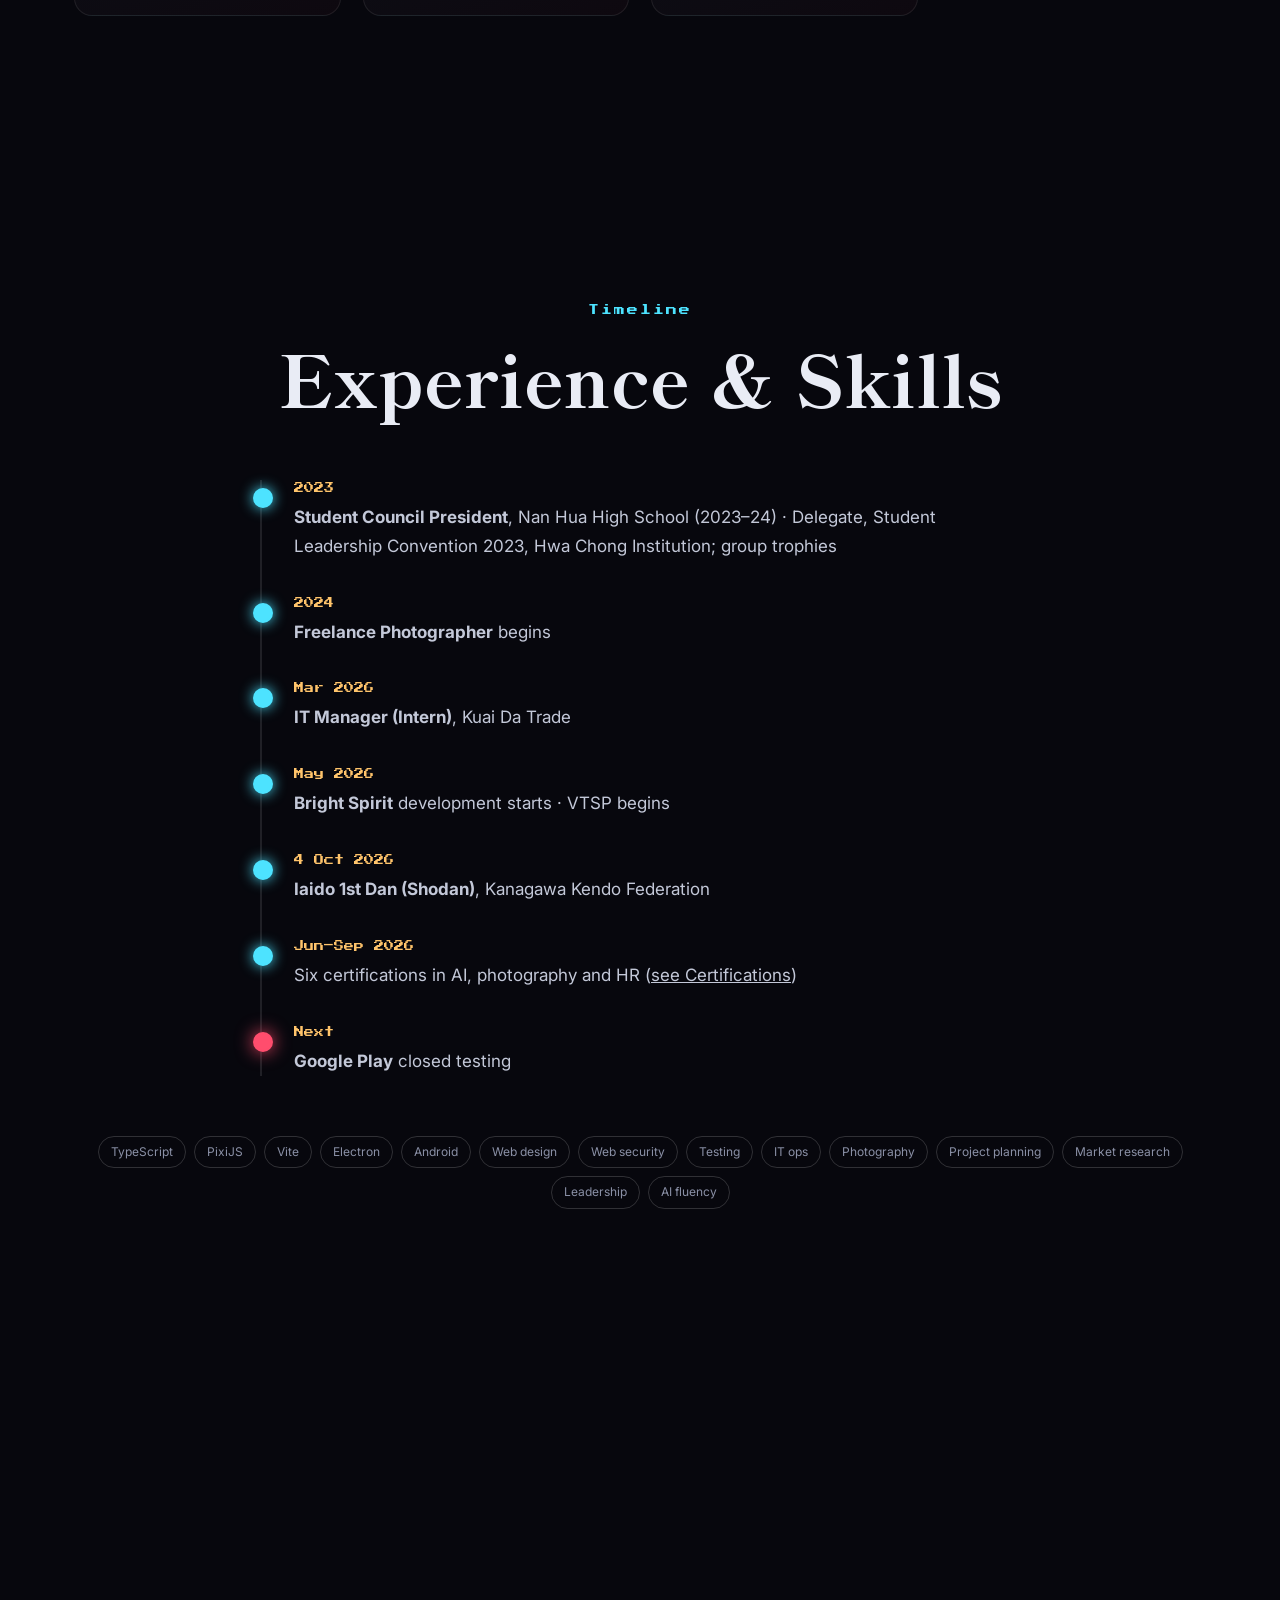
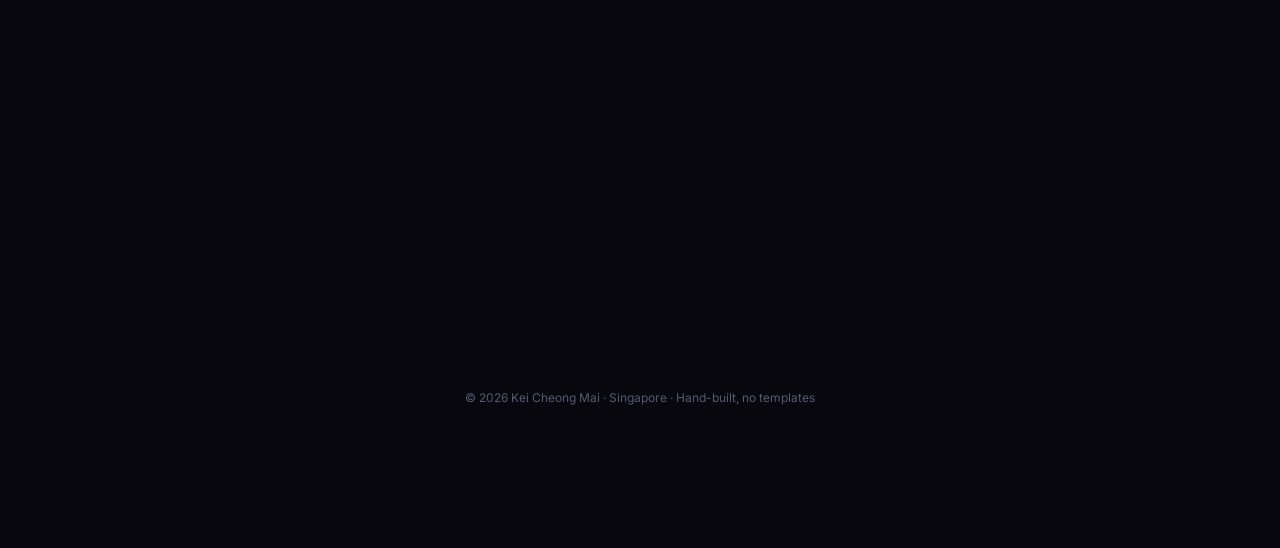
==== commit 8c3b3bfd: "Kage no Chikai 2: fresh v1.3 screenshots (arrow parry, iaito kata, boss, world), new og-v13 link pre" ====
--- a/index.html
+++ b/index.html
@@ -56,7 +56,7 @@
  <div class="gstats reveal"><div><b>6</b><span>Games</span></div><div><b>5</b><span>Playable now</span></div><div><b>~2 MB</b><span>Smallest APK</span></div><div><b>0</b><span>Installs needed</span></div></div>
  <div class="filters reveal" role="group" aria-label="Filter games"><button class="on" data-f="all">All</button><button data-f="web">Web</button><button data-f="android">Android</button><button data-f="pc">PC</button><button data-f="duel">Duel</button><button data-f="rpg">RPG</button><button data-f="adventure">Adventure</button><button data-f="unreal">Unreal</button></div>
  <div class="ggrid">
-  <article class="gcard tilt reveal featured" data-f="web android duel adventure rpg"><div class="media"><img src="kage-no-chikai-2/img/duel.jpg" alt="Kage no Chikai 2 duel on a snow road" loading="lazy"><span class="badge status">Newest · Favourite</span><span class="badge size">56 MB APK</span></div>
+  <article class="gcard tilt reveal featured" data-f="web android duel adventure rpg"><div class="media"><img src="kage-no-chikai-2/img/v13-duel-arrow.jpg" alt="Kage no Chikai 2 duel with the glowing parry arrow" loading="lazy"><span class="badge status">Newest · Favourite</span><span class="badge size">56 MB APK</span></div>
    <div class="body"><span class="tag">Open-world samurai adventure × duel combat</span><h3>影ノ誓・弐 Kage no Chikai 2</h3><p>Open-world exploration meets arrow-parry duels. Walk 30 provinces of a pixel-art Japan with 106 towns and castles, face 34 bosses, each with his own synthesised theme, and finish duels with 48 executions, including the twelve iaidō kata. Play it in your browser with a keyboard or touch, or on Android.</p><div class="chips"><i>Web</i><i>Android</i><i>Open world</i><i>Duel</i><i>Keyboard</i><i>v1.3</i></div><div class="gbtns"><a class="btn sm" href="kage-no-chikai-2/play/?mode=pc">▶ Play on PC</a><a class="btn sm" href="kage-no-chikai-2/play/?mode=mobile">▶ Play on mobile</a><a class="btn sm ghost" href="kage-no-chikai-2/KageNoChikai2-v1.3.apk" download>⬇ Free APK</a><a class="btn sm ghost" href="kage-no-chikai-2/">Details</a></div></div></article>
   <article class="gcard tilt reveal" data-f="web android adventure"><div class="media"><img src="img/proj-ebbtide.jpg" alt="EBBTIDE key art" loading="lazy"><span class="badge status">Playable</span></div>
    <div class="body"><span class="tag">Open-world pixel adventure</span><h3>EBBTIDE</h3><p>A sea that drains away at every low tide. Sail by day, walk the drowned seabed at Ebb, five Warden bosses and three endings.</p><div class="chips"><i>Web</i><i>Android</i><i>Story</i></div><div class="gbtns"><a class="btn sm" href="new-game/">▶ Play now</a><a class="btn sm ghost" href="new-game/">Details</a></div></div></article>
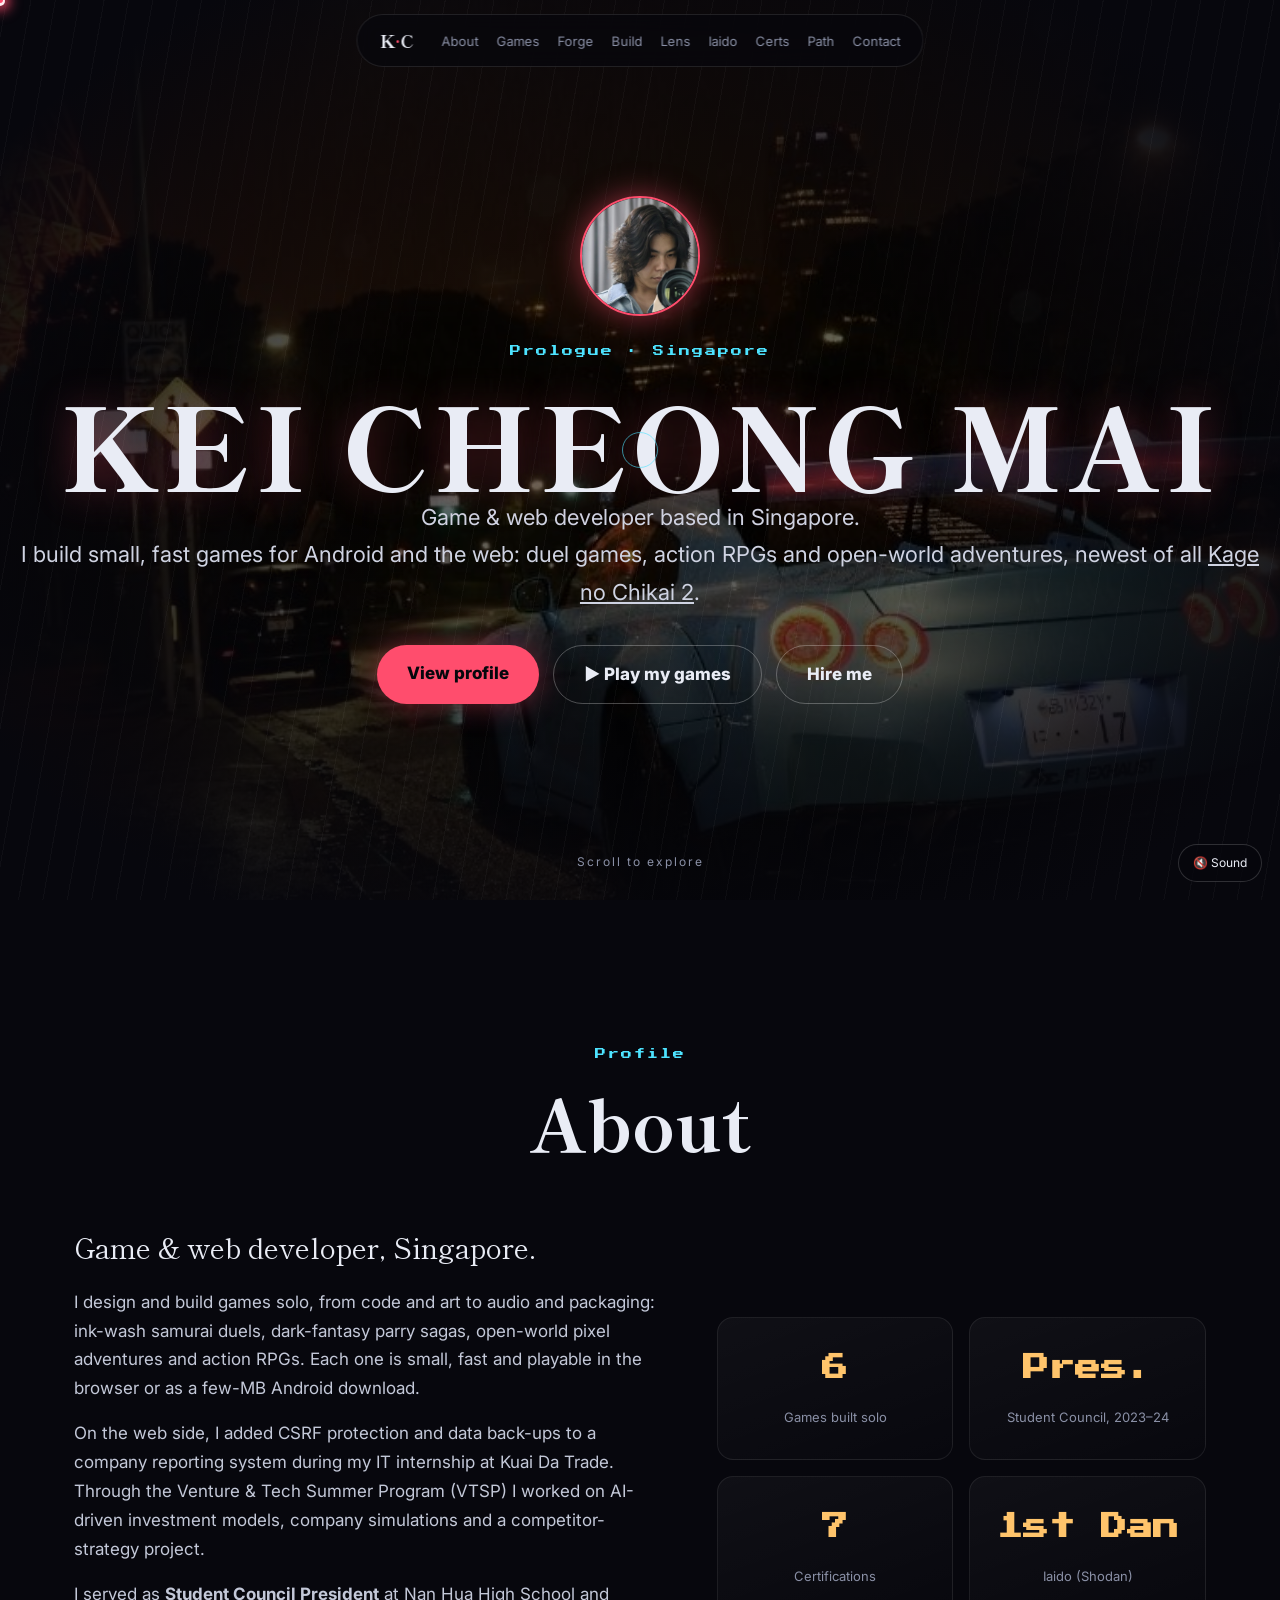
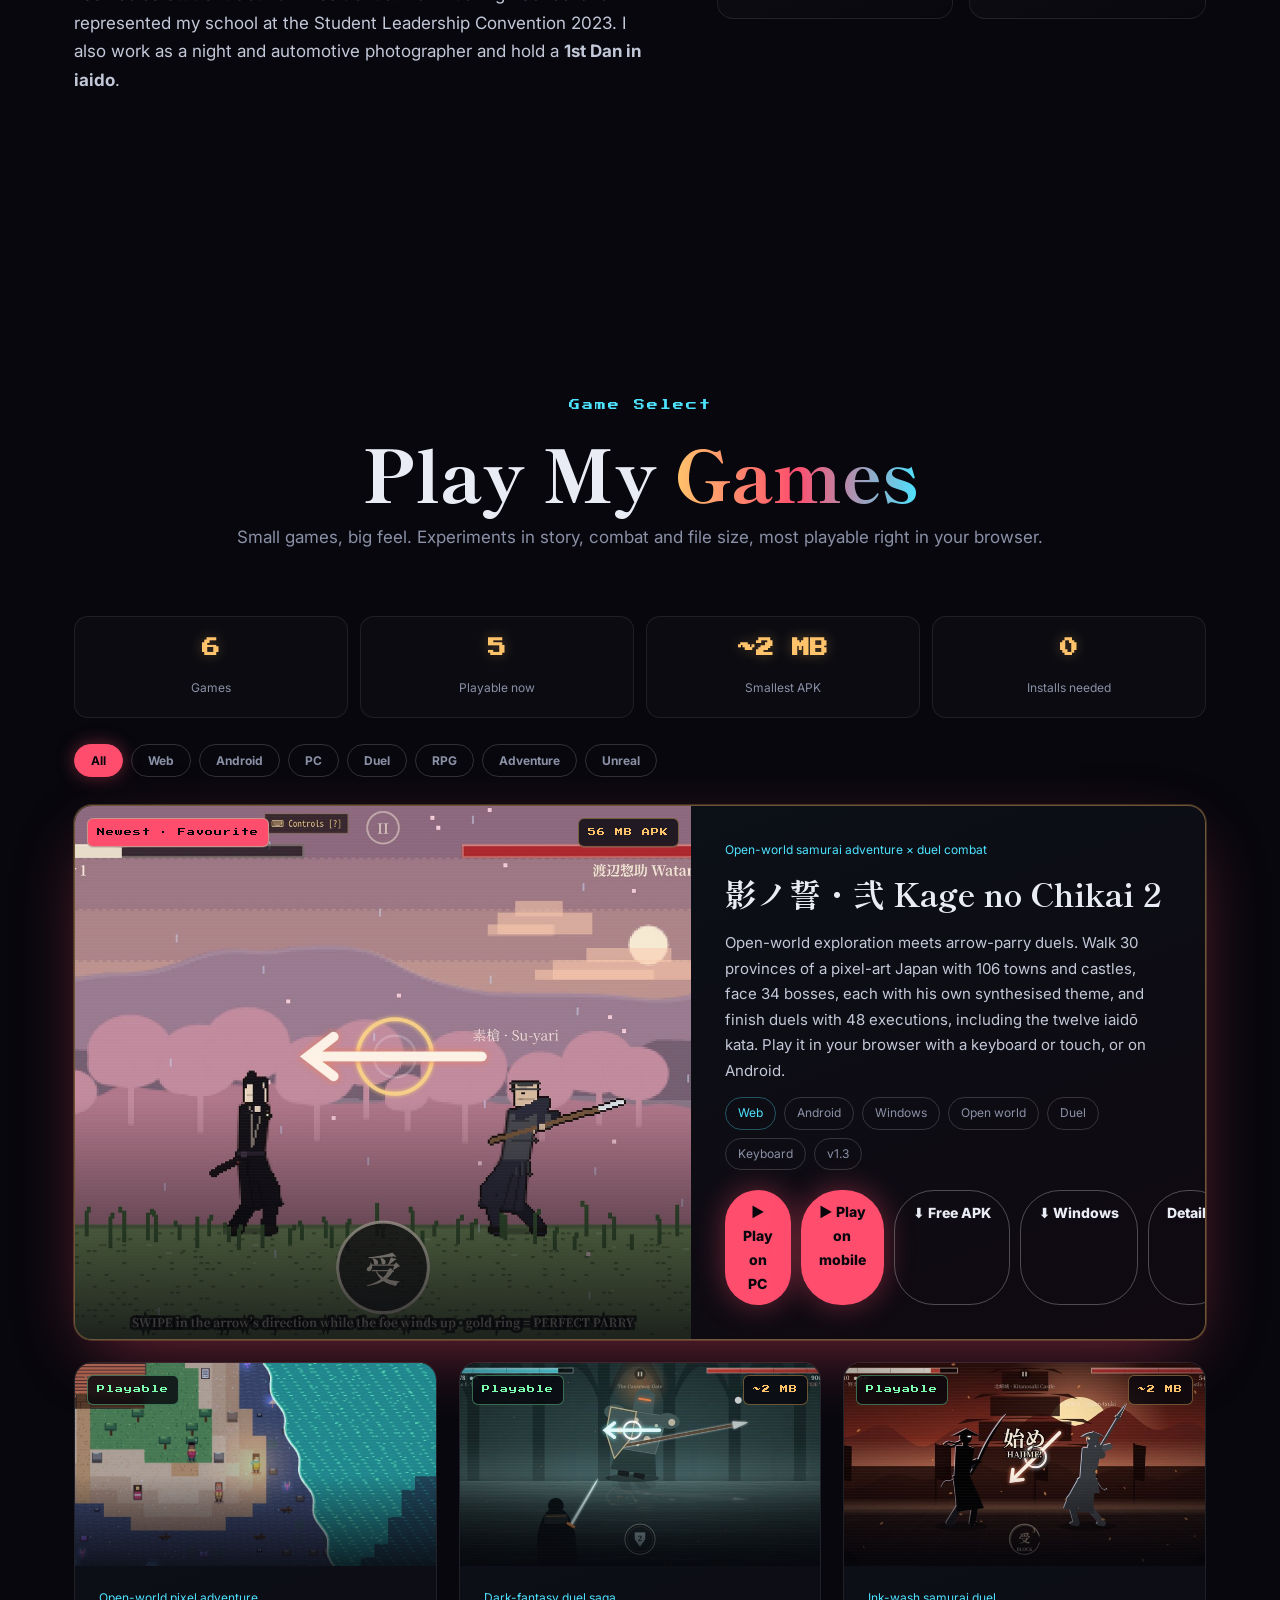
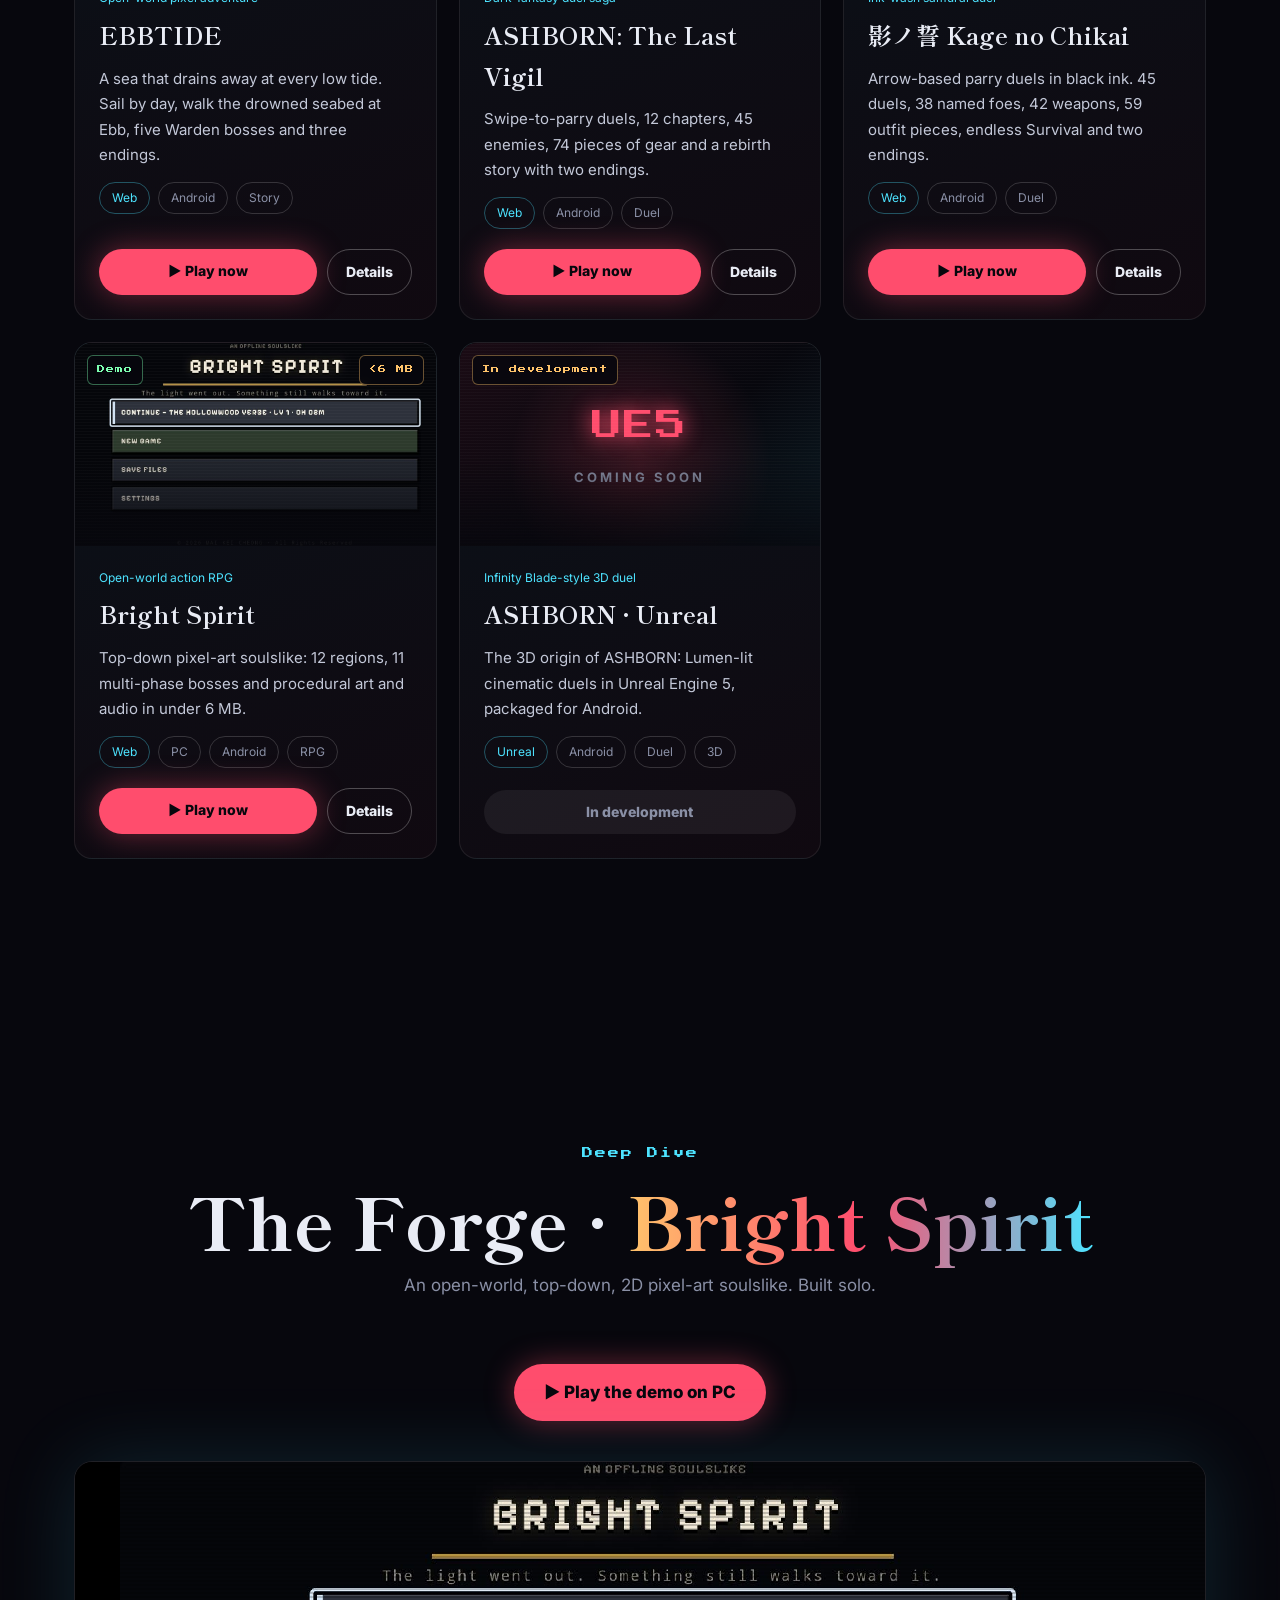
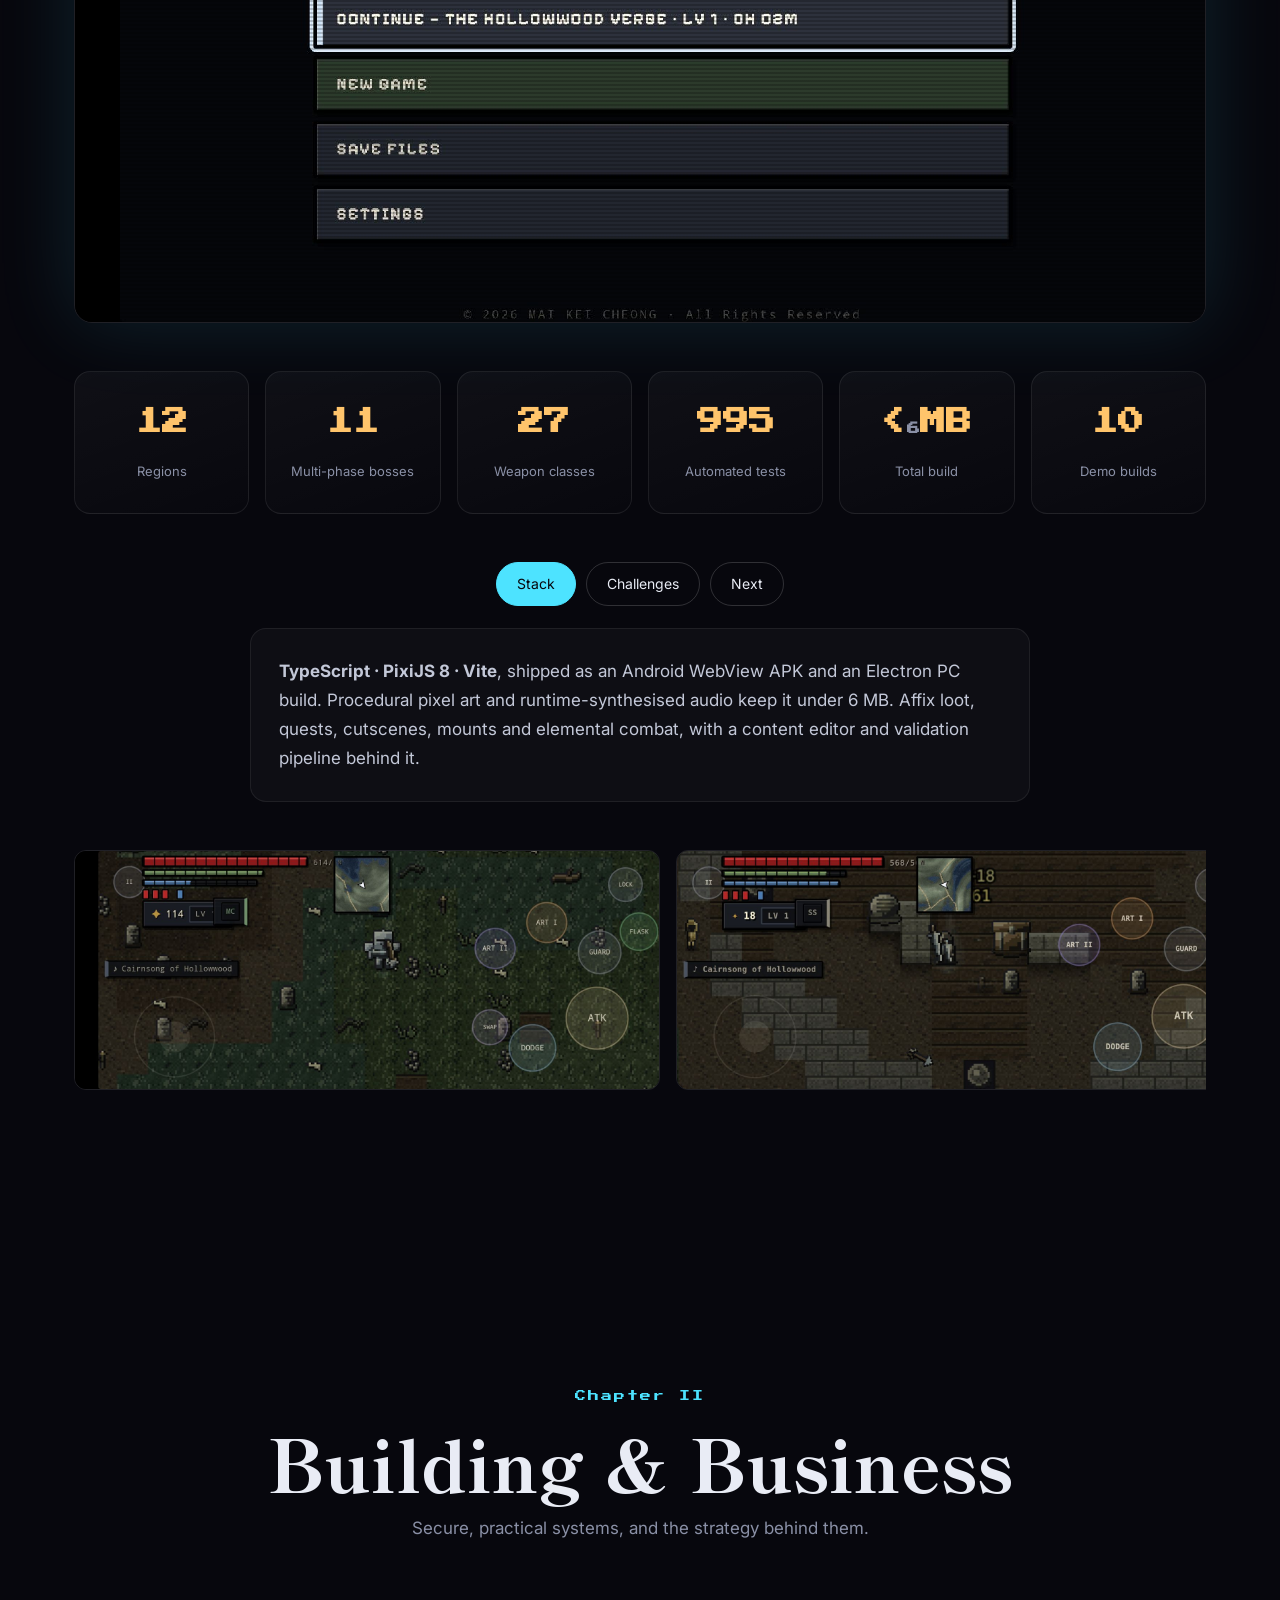
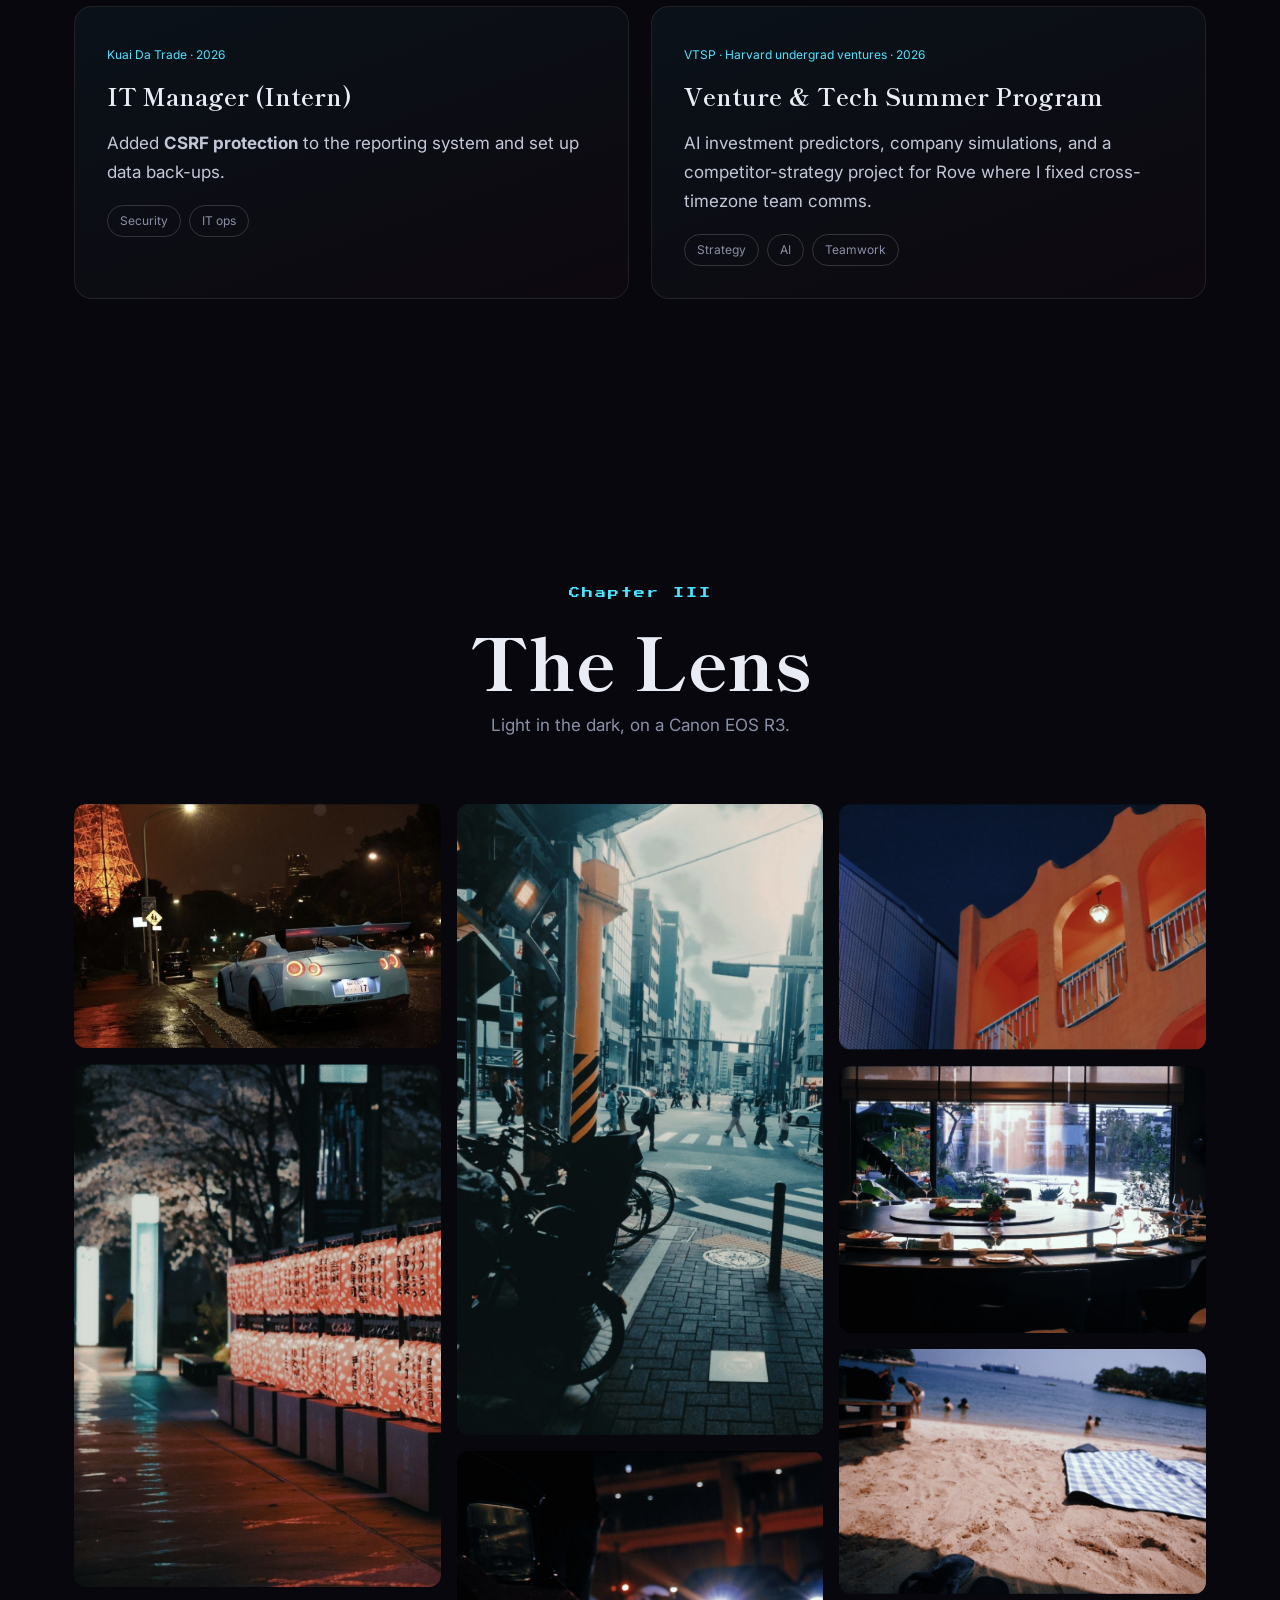
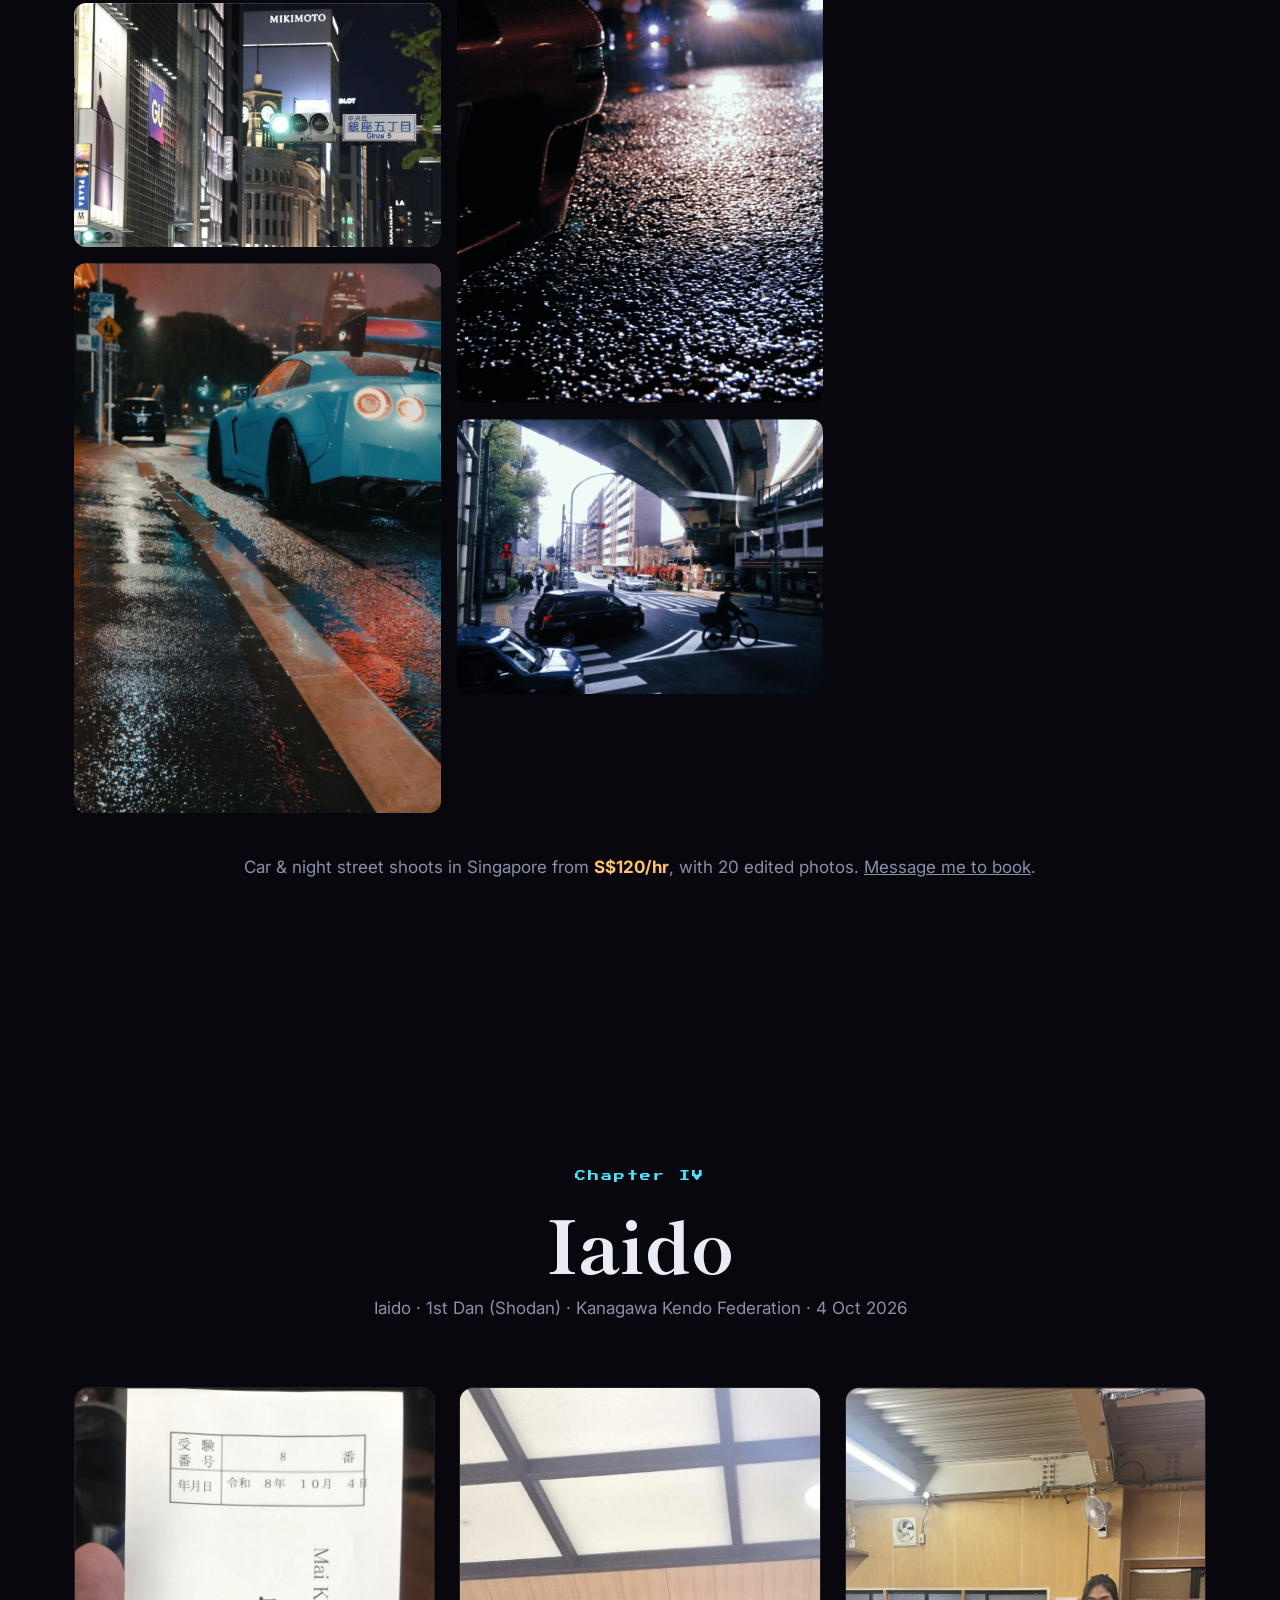
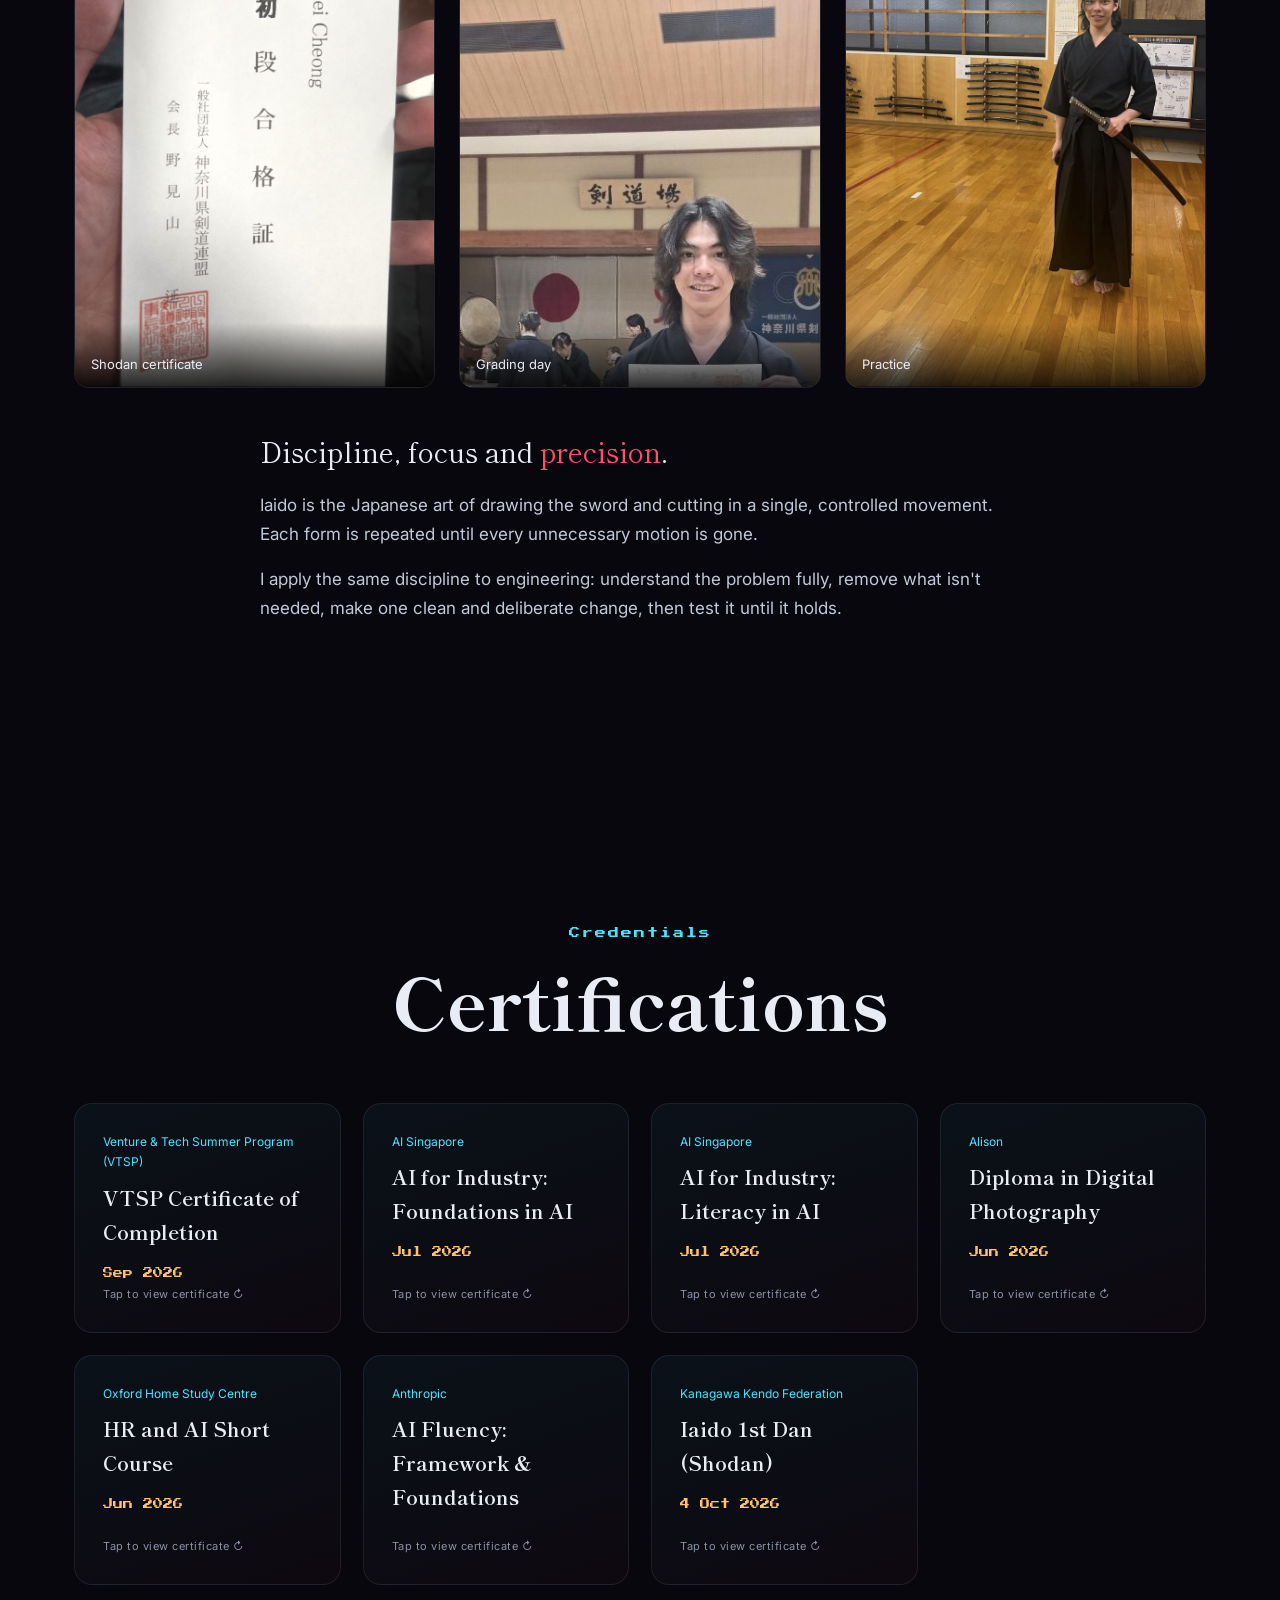
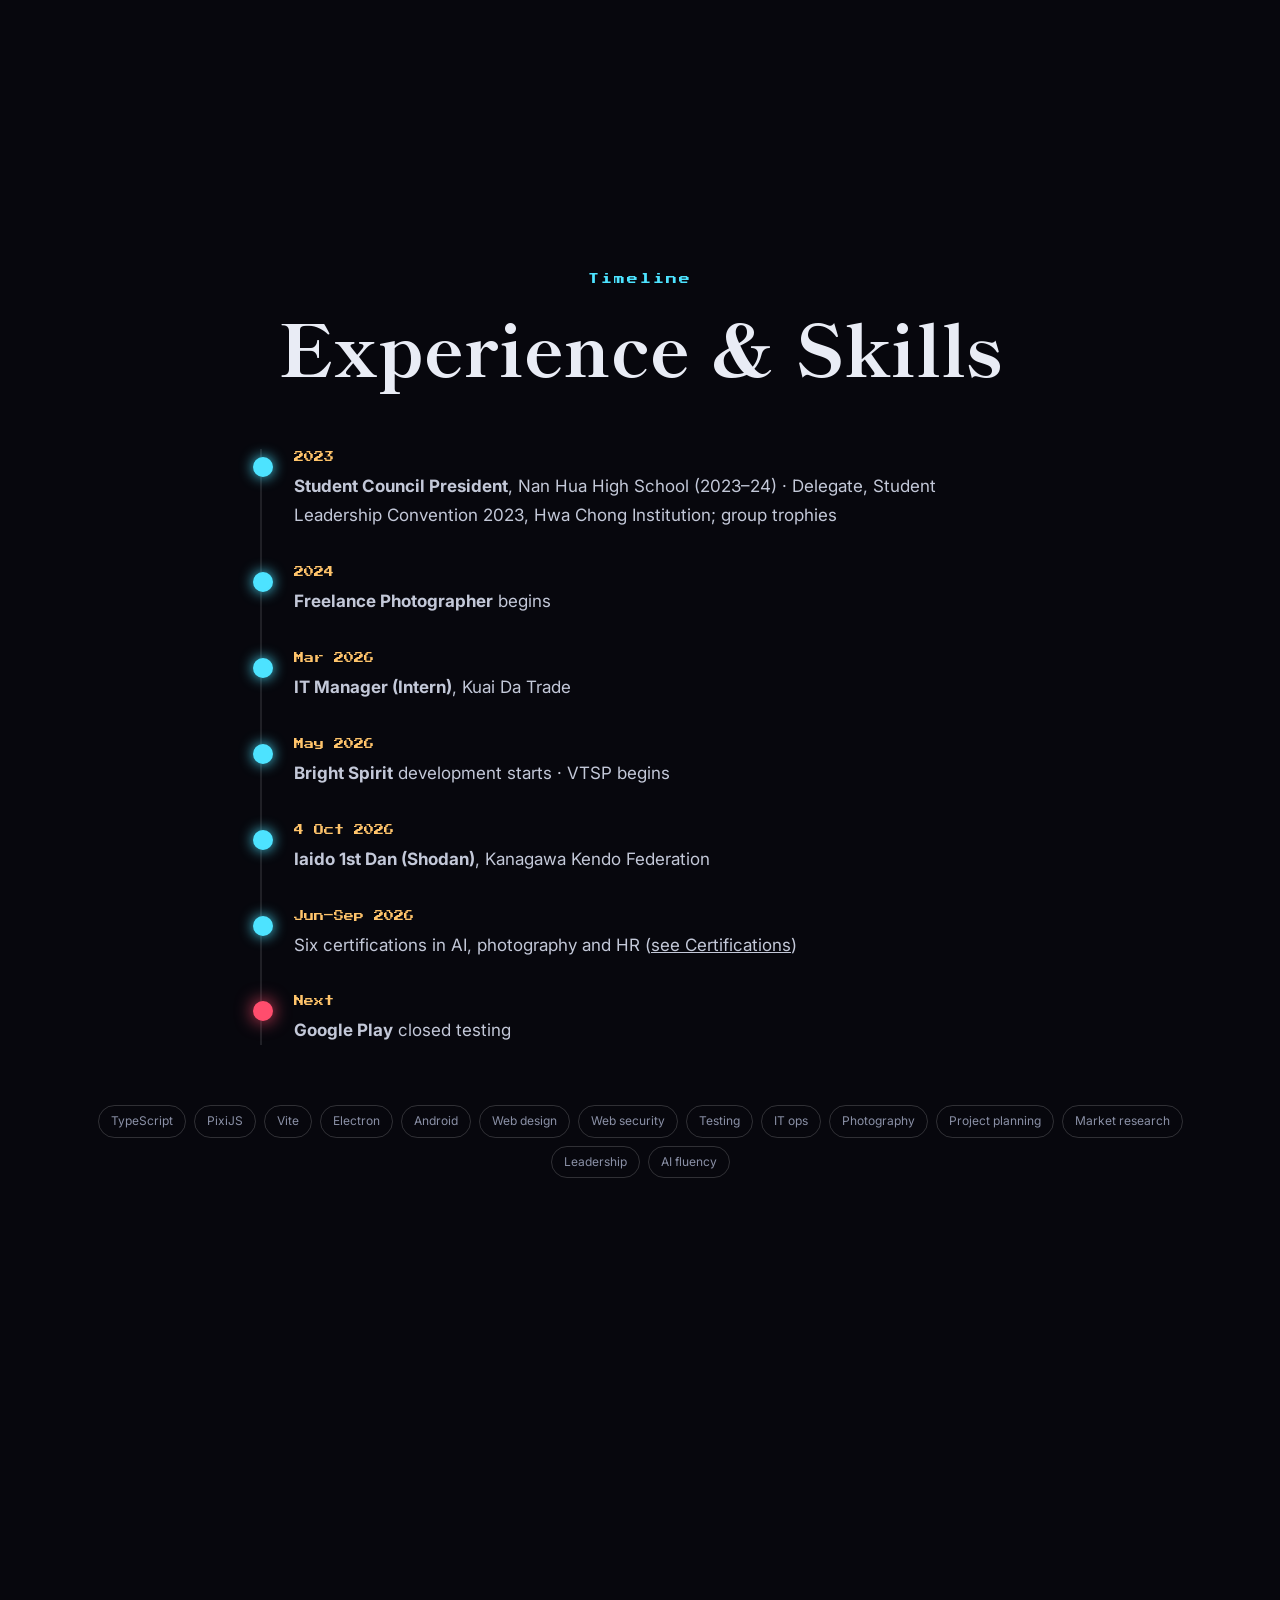
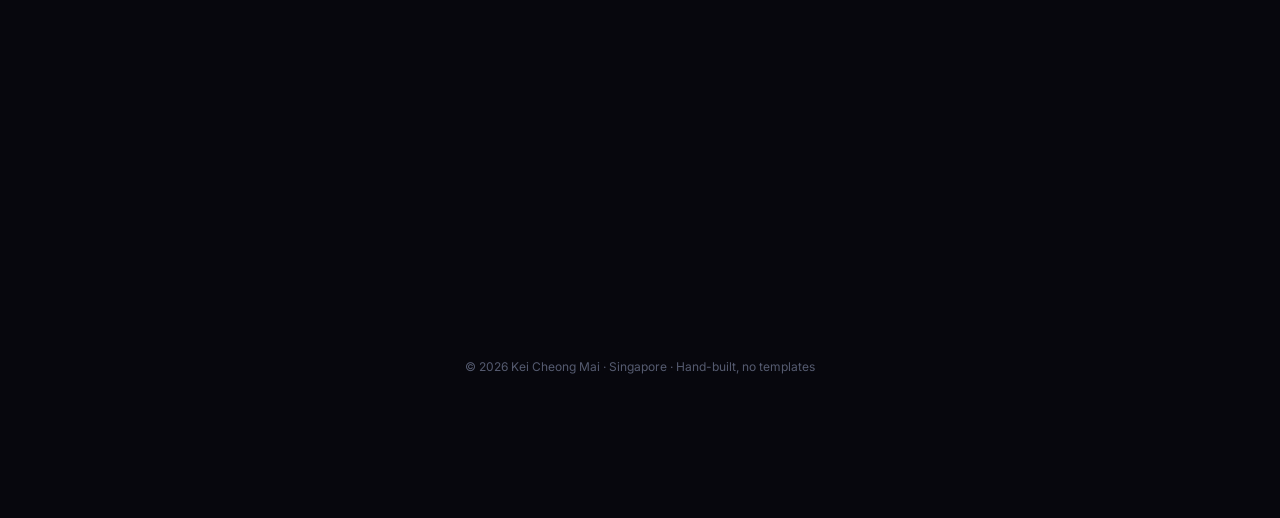
==== commit e4015e69: "Kage no Chikai 2: Windows 64-bit download (v1.3), copyright notices, F11 fullscreen" ====
--- a/index.html
+++ b/index.html
@@ -57,7 +57,7 @@
  <div class="filters reveal" role="group" aria-label="Filter games"><button class="on" data-f="all">All</button><button data-f="web">Web</button><button data-f="android">Android</button><button data-f="pc">PC</button><button data-f="duel">Duel</button><button data-f="rpg">RPG</button><button data-f="adventure">Adventure</button><button data-f="unreal">Unreal</button></div>
  <div class="ggrid">
   <article class="gcard tilt reveal featured" data-f="web android duel adventure rpg"><div class="media"><img src="kage-no-chikai-2/img/v13-duel-arrow.jpg" alt="Kage no Chikai 2 duel with the glowing parry arrow" loading="lazy"><span class="badge status">Newest · Favourite</span><span class="badge size">56 MB APK</span></div>
-   <div class="body"><span class="tag">Open-world samurai adventure × duel combat</span><h3>影ノ誓・弐 Kage no Chikai 2</h3><p>Open-world exploration meets arrow-parry duels. Walk 30 provinces of a pixel-art Japan with 106 towns and castles, face 34 bosses, each with his own synthesised theme, and finish duels with 48 executions, including the twelve iaidō kata. Play it in your browser with a keyboard or touch, or on Android.</p><div class="chips"><i>Web</i><i>Android</i><i>Open world</i><i>Duel</i><i>Keyboard</i><i>v1.3</i></div><div class="gbtns"><a class="btn sm" href="kage-no-chikai-2/play/?mode=pc">▶ Play on PC</a><a class="btn sm" href="kage-no-chikai-2/play/?mode=mobile">▶ Play on mobile</a><a class="btn sm ghost" href="kage-no-chikai-2/KageNoChikai2-v1.3.apk" download>⬇ Free APK</a><a class="btn sm ghost" href="kage-no-chikai-2/">Details</a></div></div></article>
+   <div class="body"><span class="tag">Open-world samurai adventure × duel combat</span><h3>影ノ誓・弐 Kage no Chikai 2</h3><p>Open-world exploration meets arrow-parry duels. Walk 30 provinces of a pixel-art Japan with 106 towns and castles, face 34 bosses, each with his own synthesised theme, and finish duels with 48 executions, including the twelve iaidō kata. Play it in your browser with a keyboard or touch, or on Android.</p><div class="chips"><i>Web</i><i>Android</i><i>Windows</i><i>Open world</i><i>Duel</i><i>Keyboard</i><i>v1.3</i></div><div class="gbtns"><a class="btn sm" href="kage-no-chikai-2/play/?mode=pc">▶ Play on PC</a><a class="btn sm" href="kage-no-chikai-2/play/?mode=mobile">▶ Play on mobile</a><a class="btn sm ghost" href="kage-no-chikai-2/KageNoChikai2-v1.3.apk" download>⬇ Free APK</a><a class="btn sm ghost" href="kage-no-chikai-2/KageNoChikai2-v1.3-win64.zip" download>⬇ Windows</a><a class="btn sm ghost" href="kage-no-chikai-2/">Details</a></div></div></article>
   <article class="gcard tilt reveal" data-f="web android adventure"><div class="media"><img src="img/proj-ebbtide.jpg" alt="EBBTIDE key art" loading="lazy"><span class="badge status">Playable</span></div>
    <div class="body"><span class="tag">Open-world pixel adventure</span><h3>EBBTIDE</h3><p>A sea that drains away at every low tide. Sail by day, walk the drowned seabed at Ebb, five Warden bosses and three endings.</p><div class="chips"><i>Web</i><i>Android</i><i>Story</i></div><div class="gbtns"><a class="btn sm" href="new-game/">▶ Play now</a><a class="btn sm ghost" href="new-game/">Details</a></div></div></article>
   <article class="gcard tilt reveal" data-f="web android duel"><div class="media"><img src="img/proj-ashborn-2d.jpg" alt="ASHBORN 2D parry duel" loading="lazy"><span class="badge status">Playable</span><span class="badge size">~2 MB</span></div>
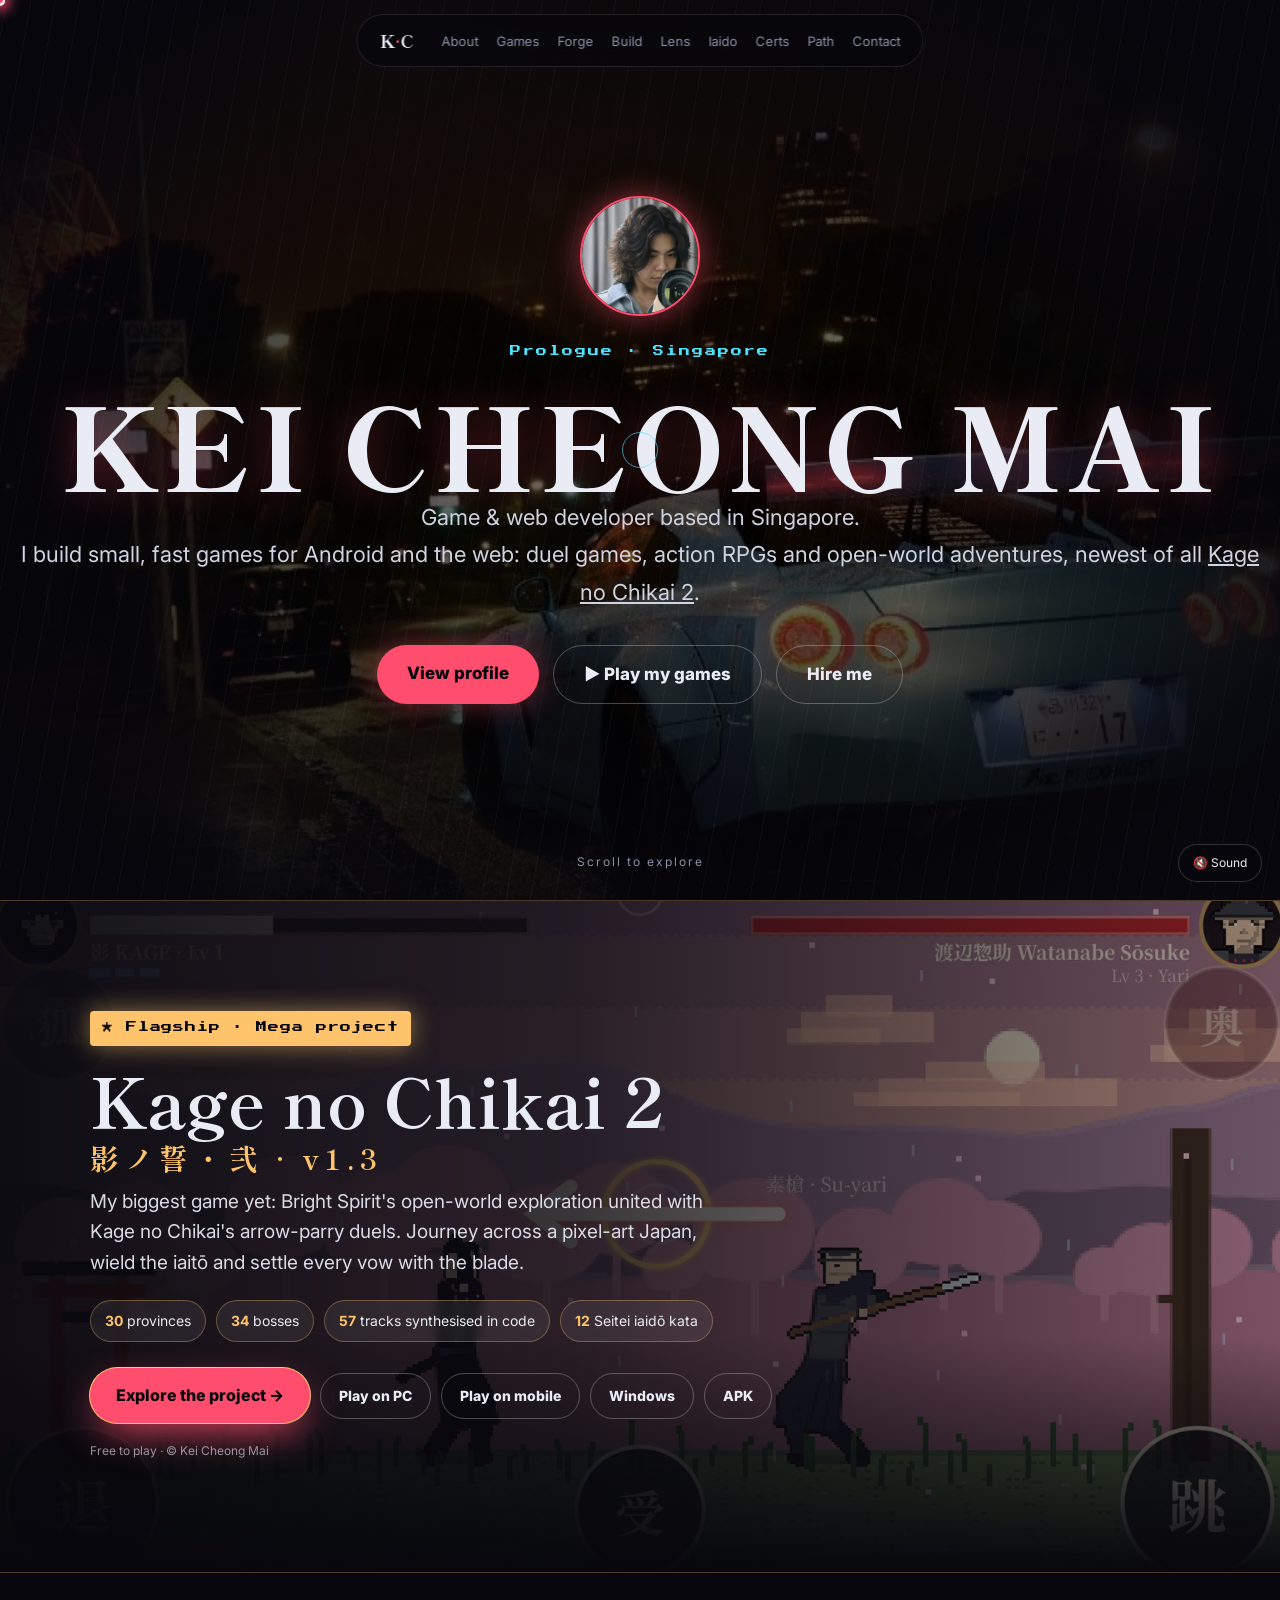
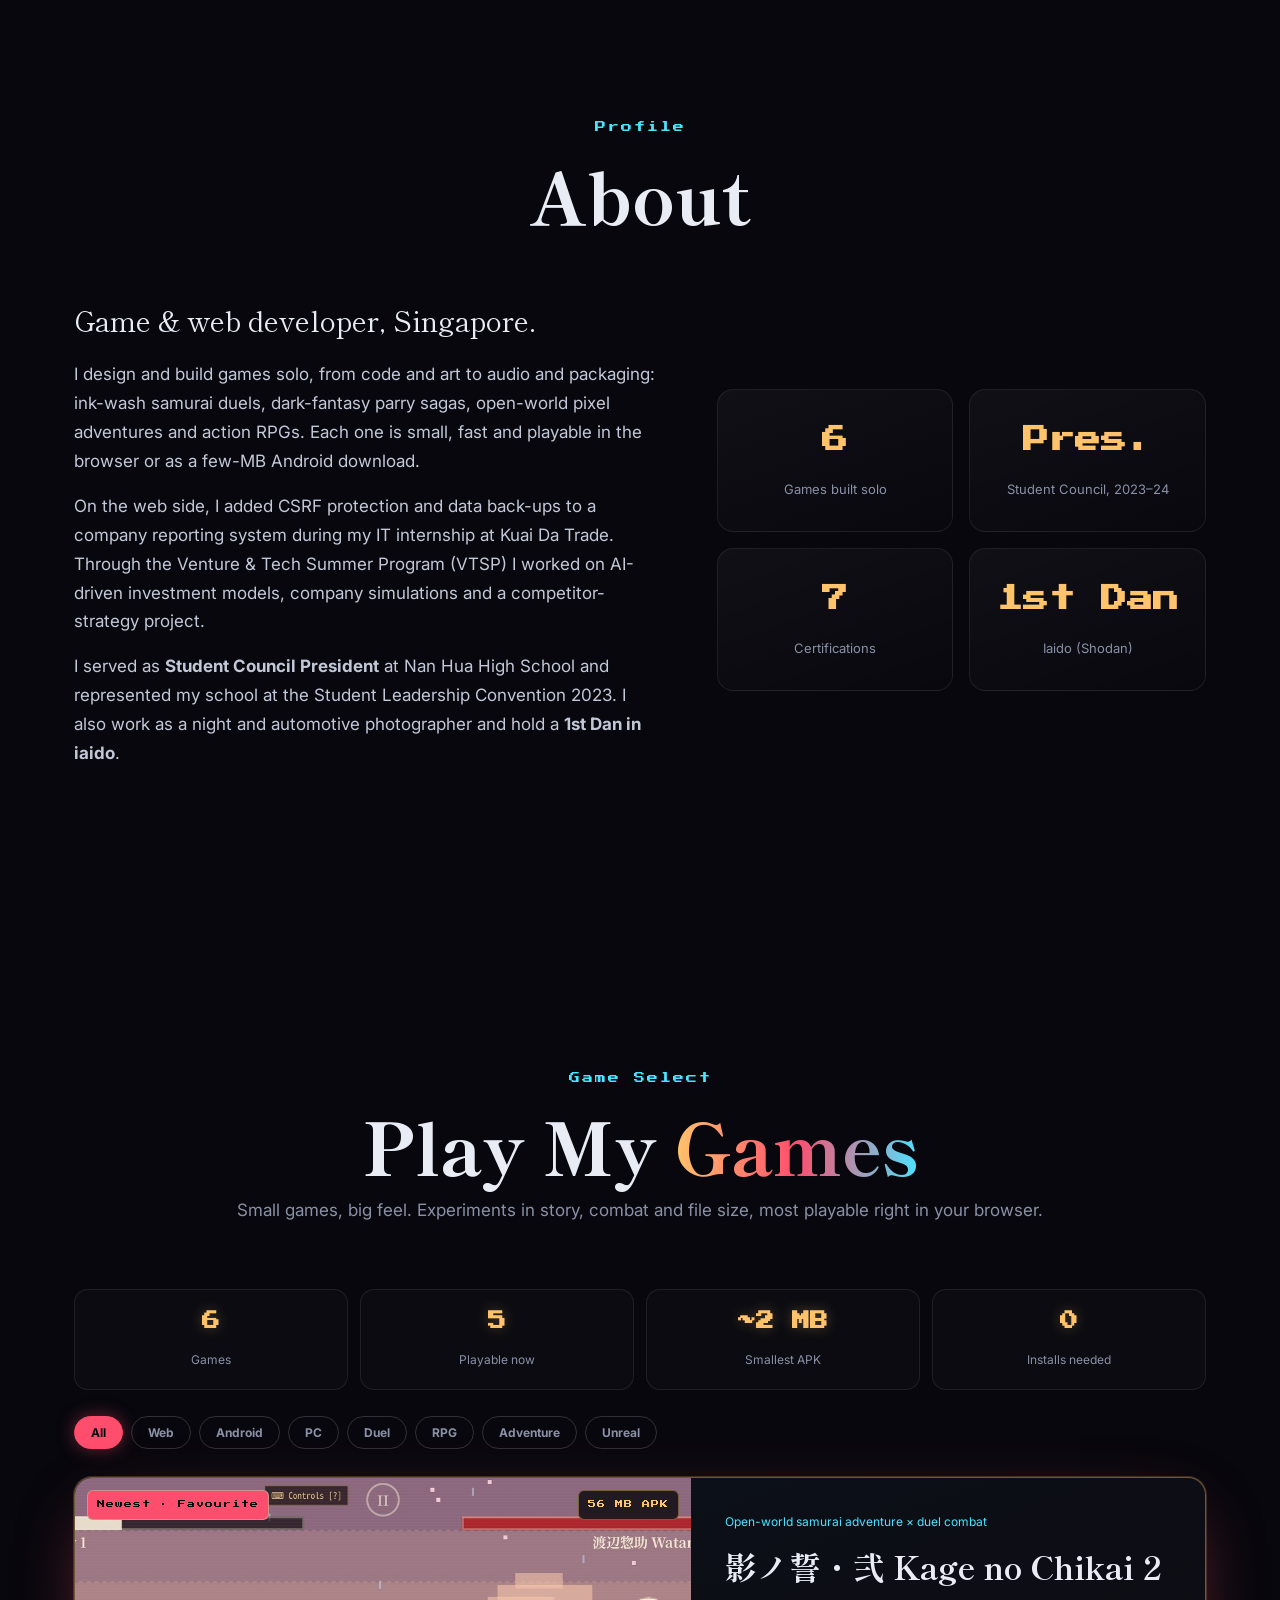
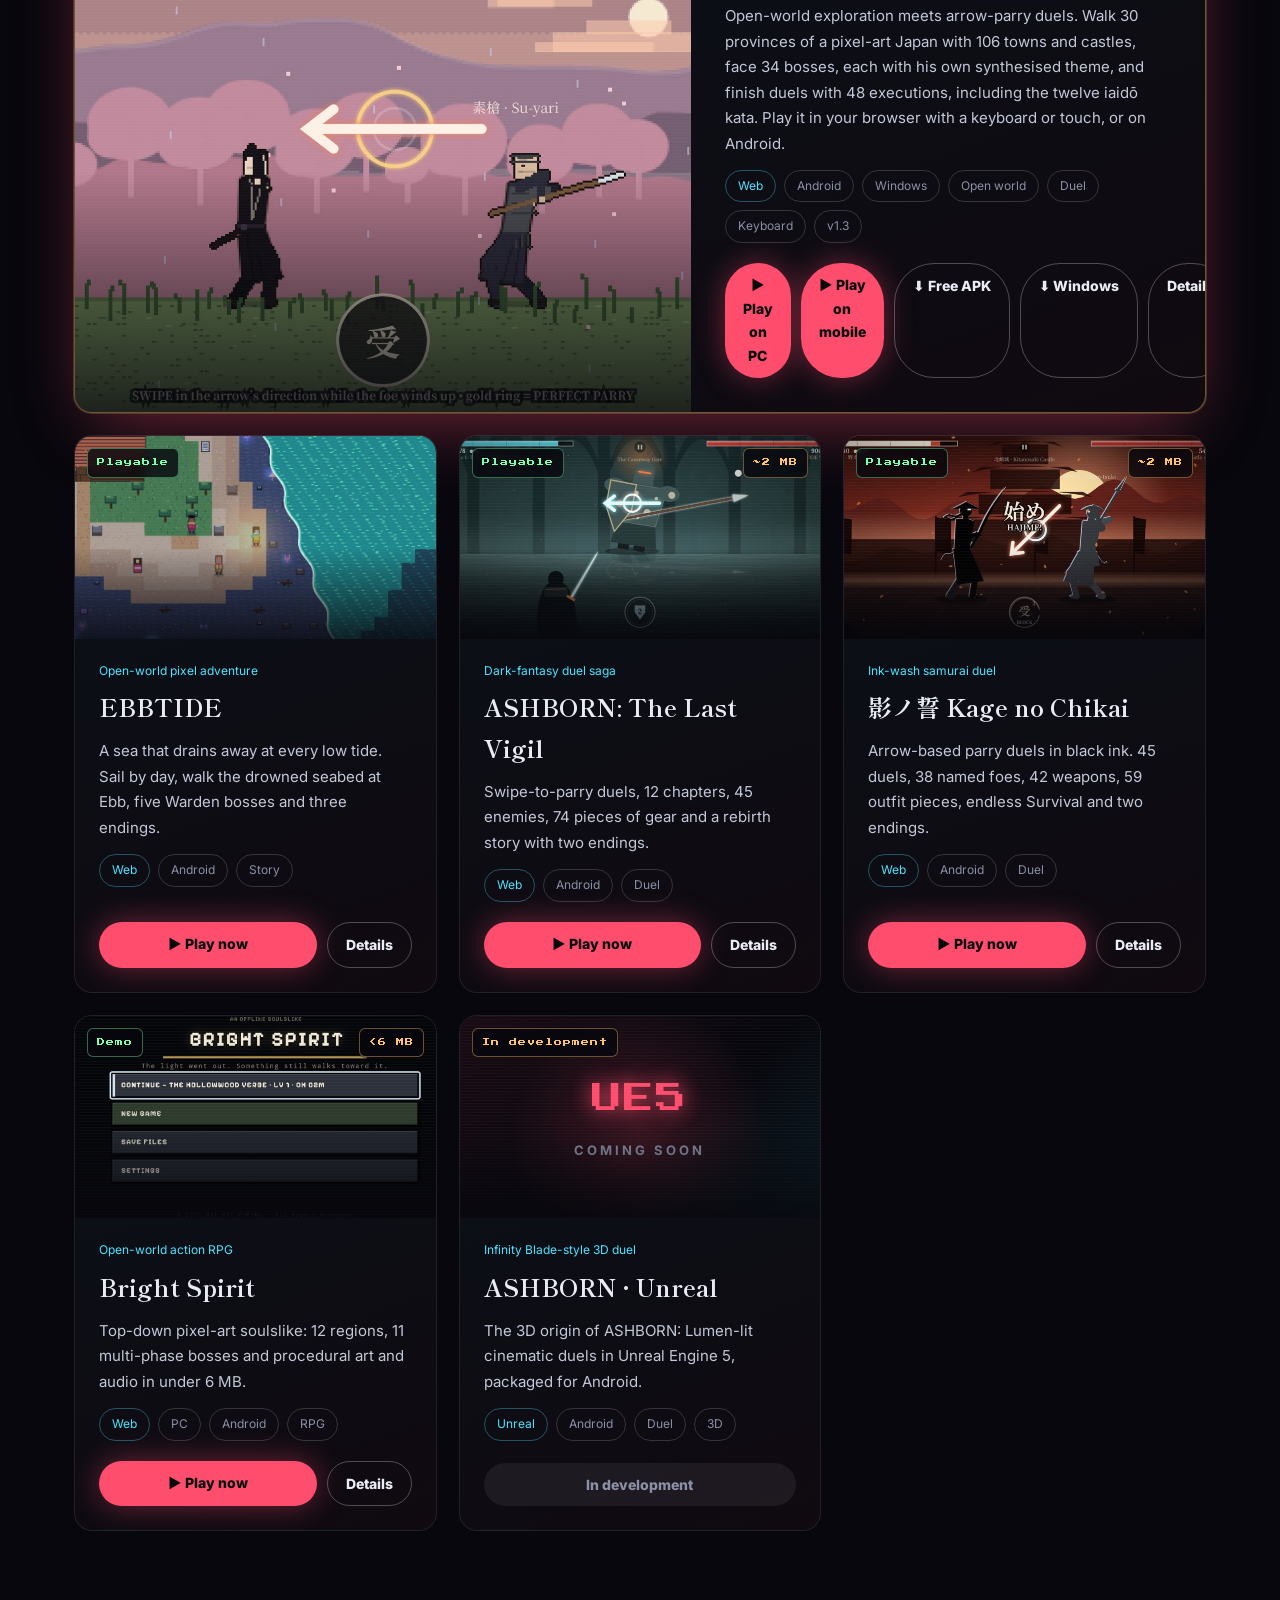
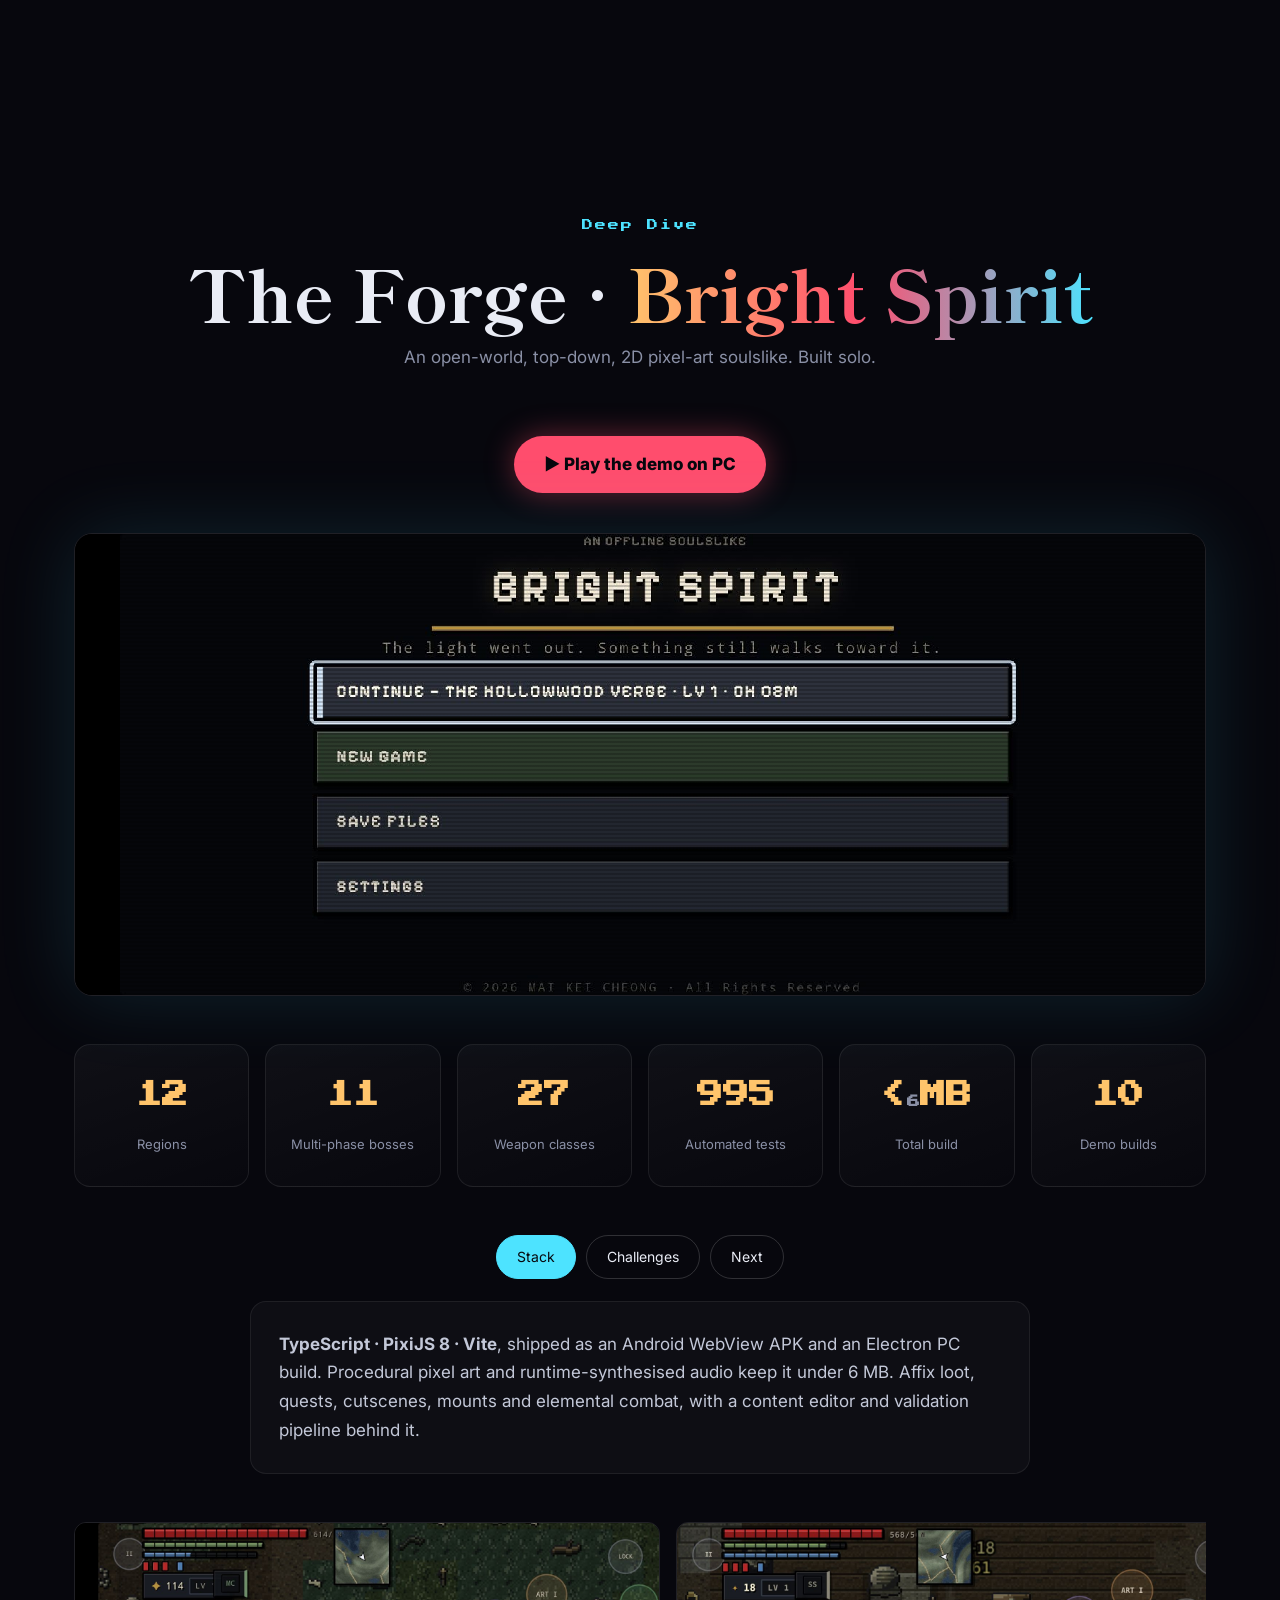
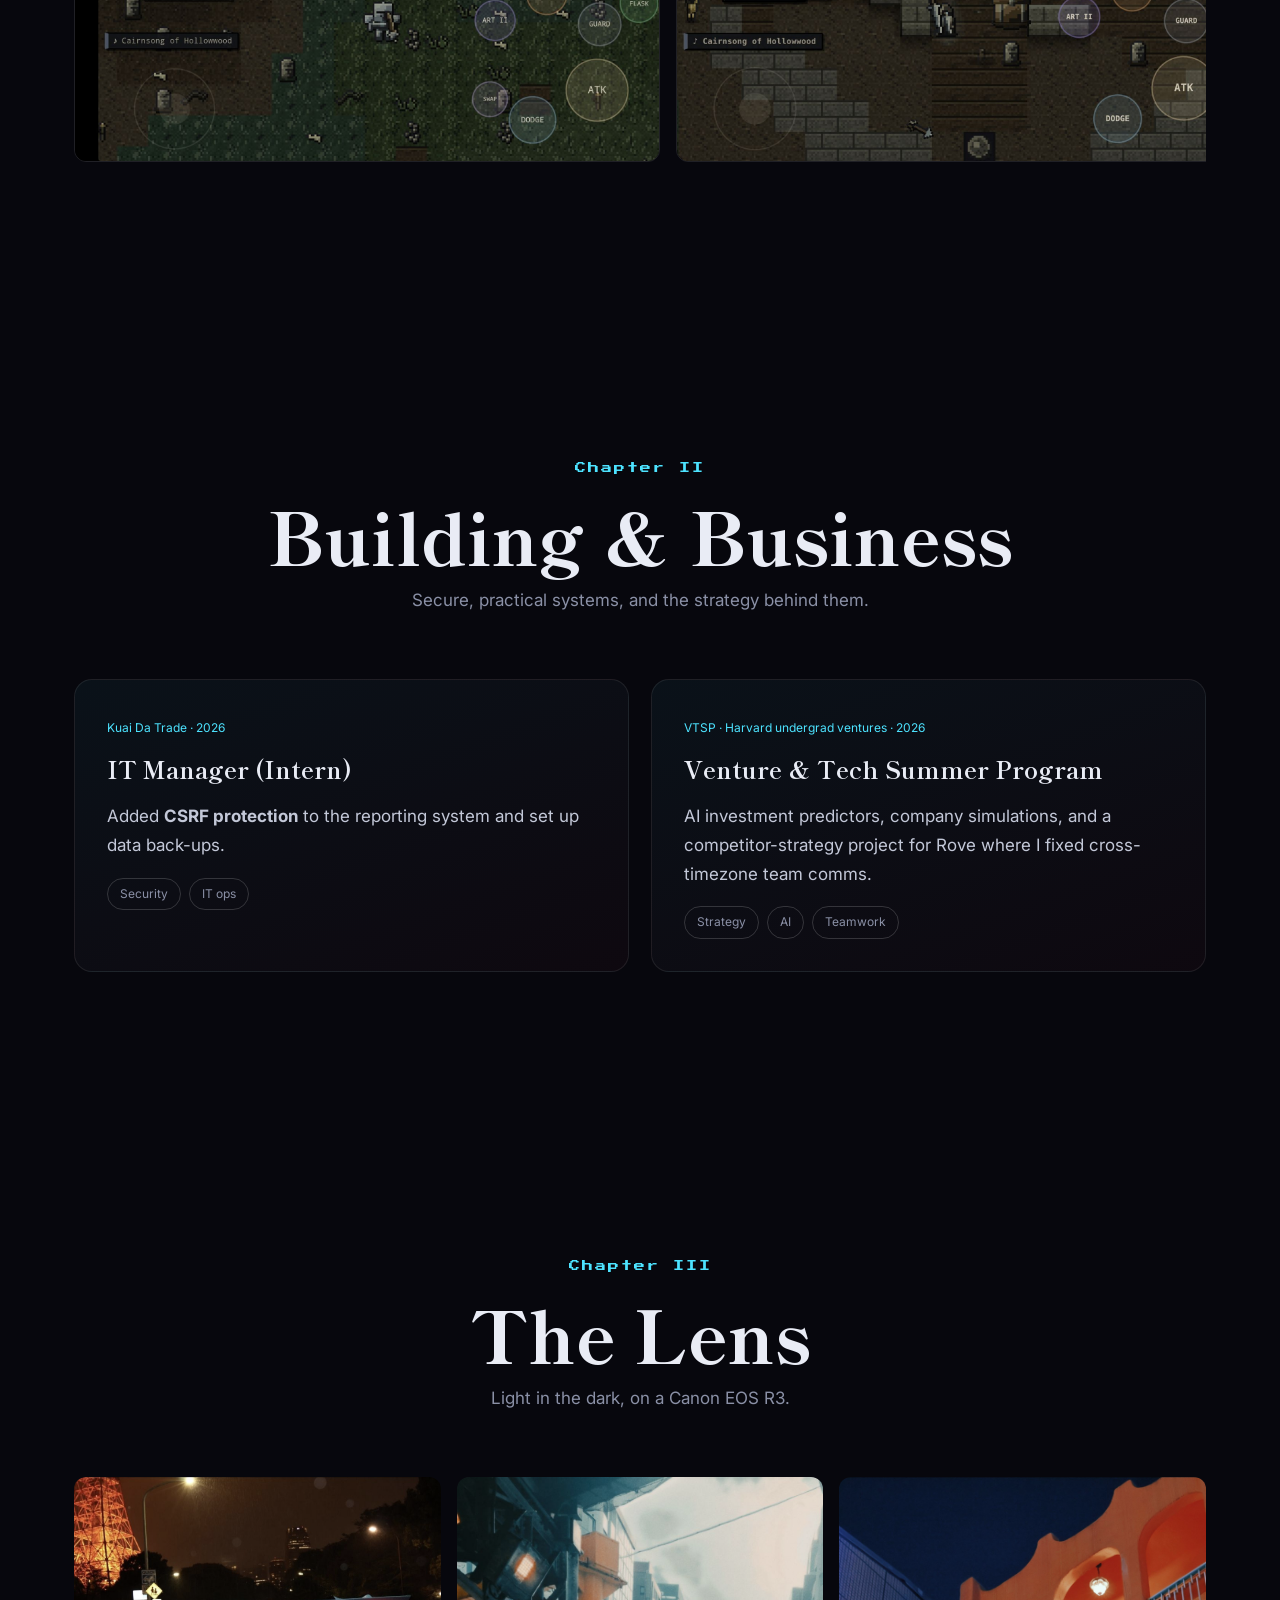
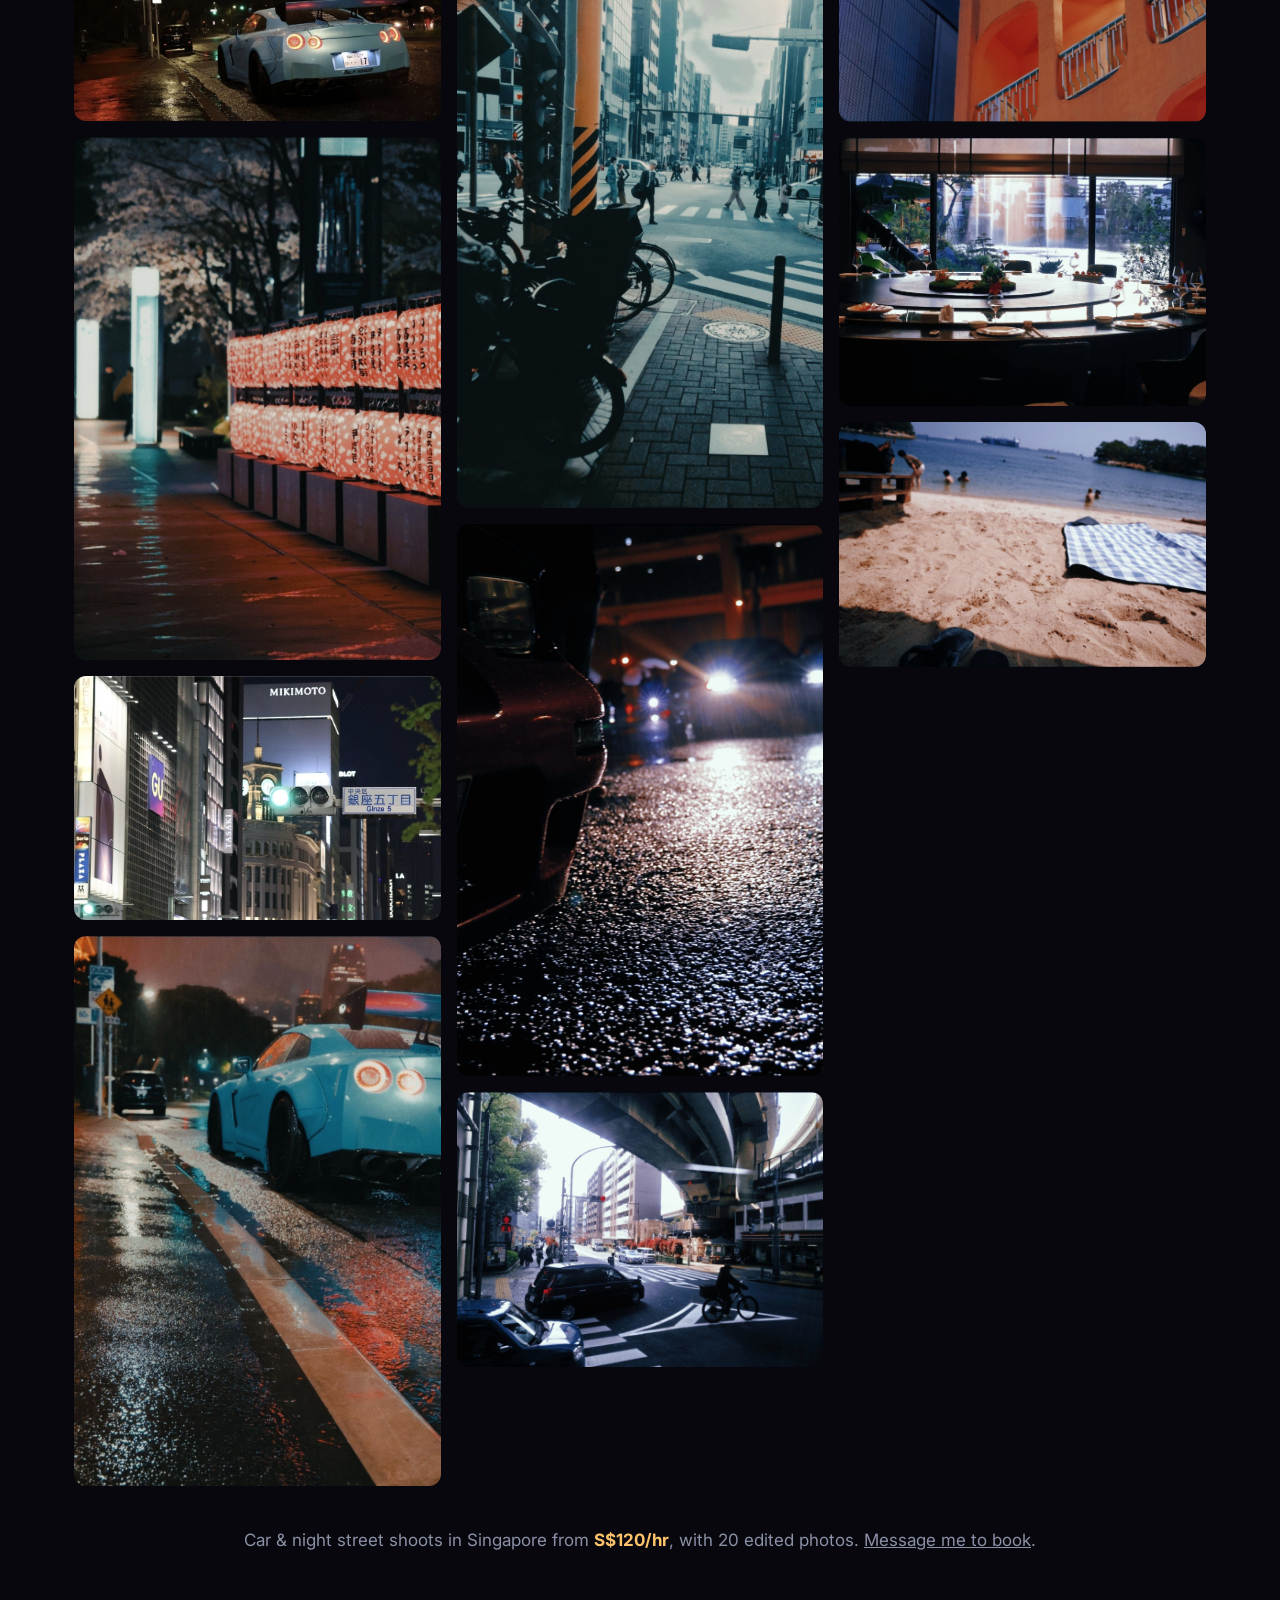
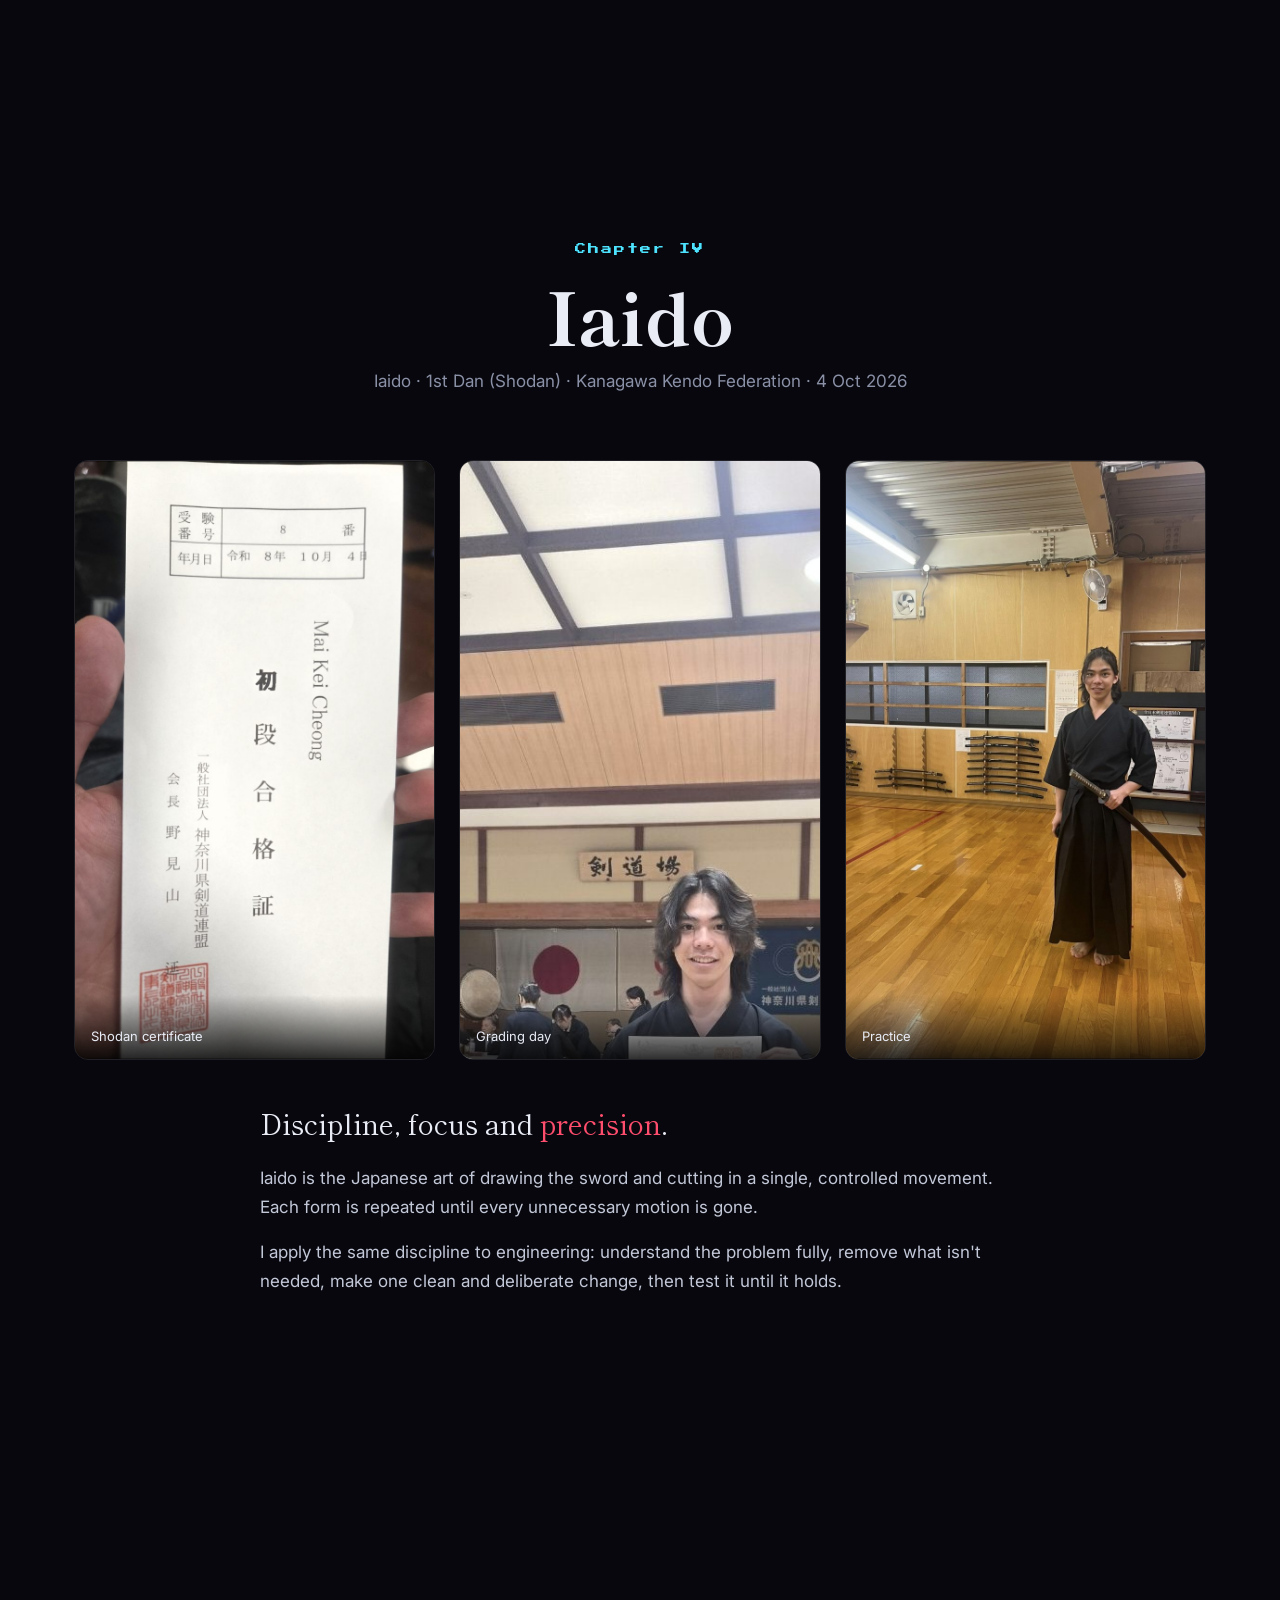
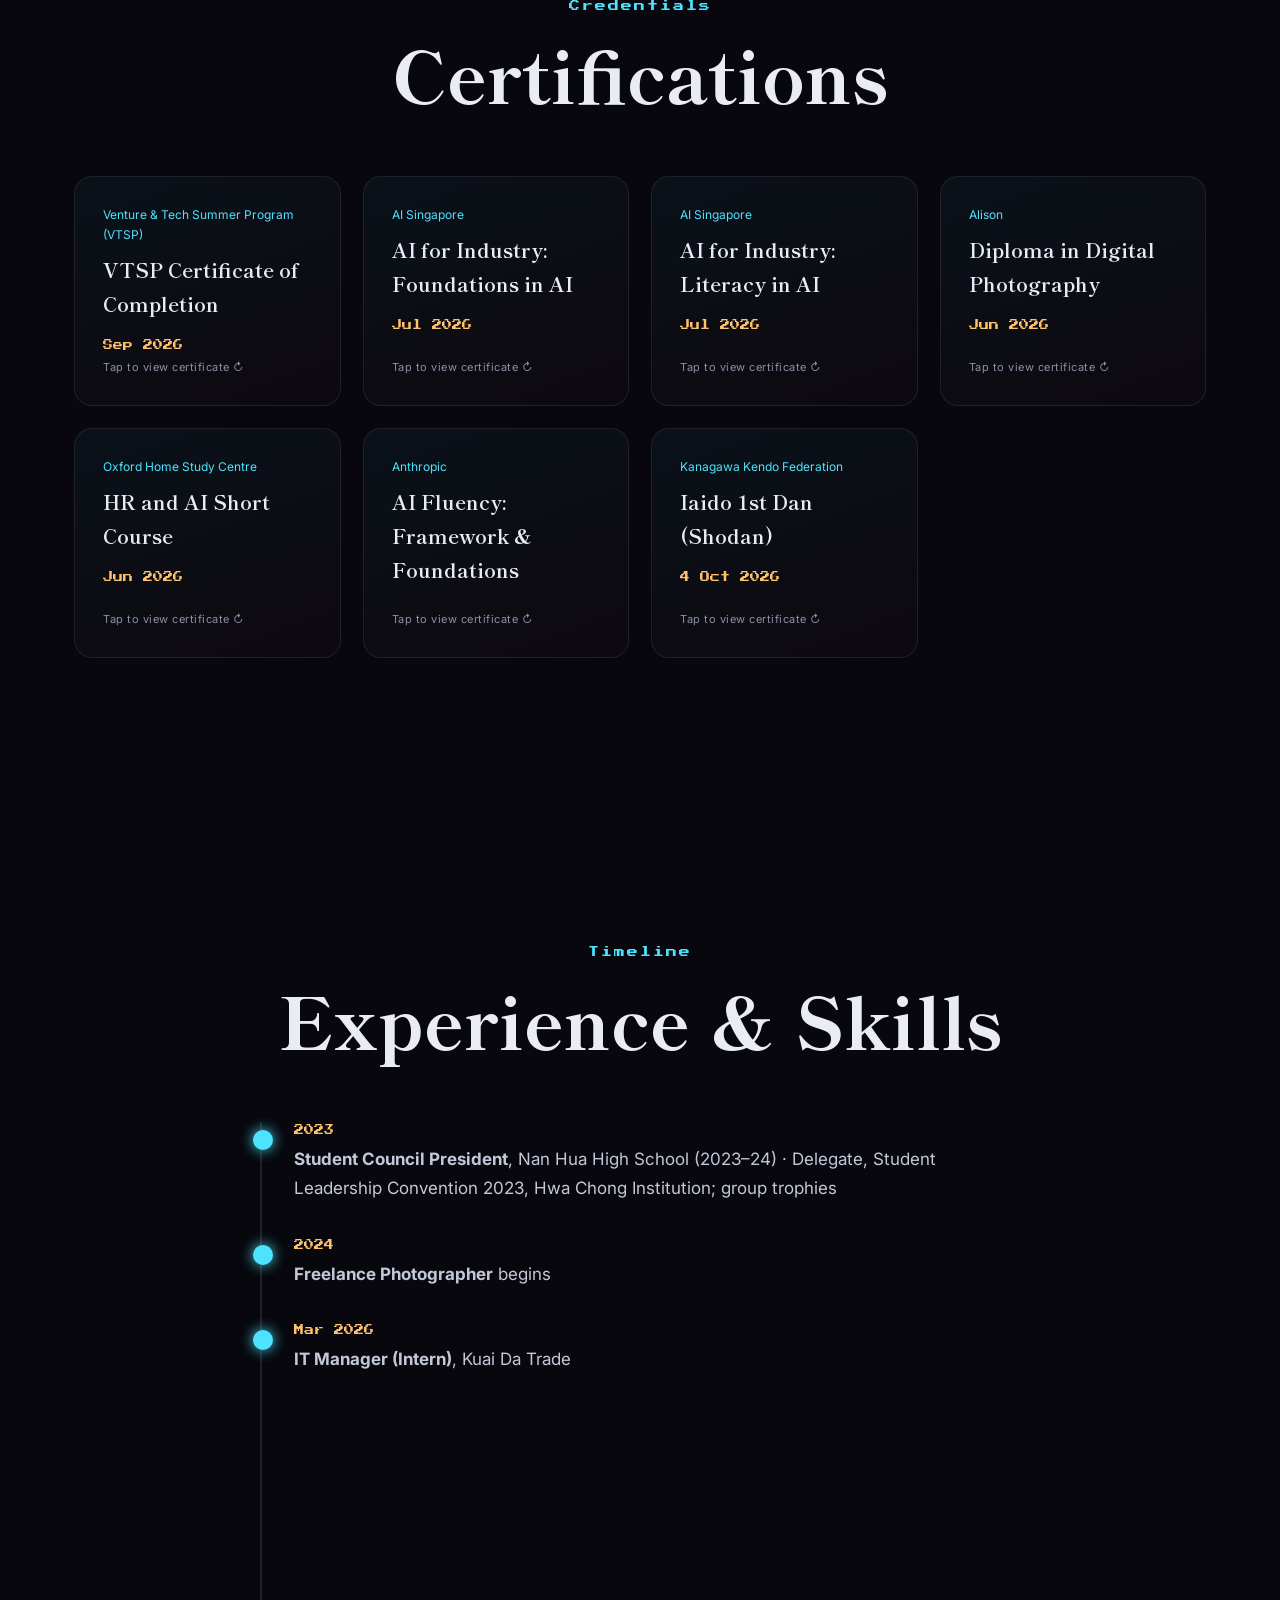
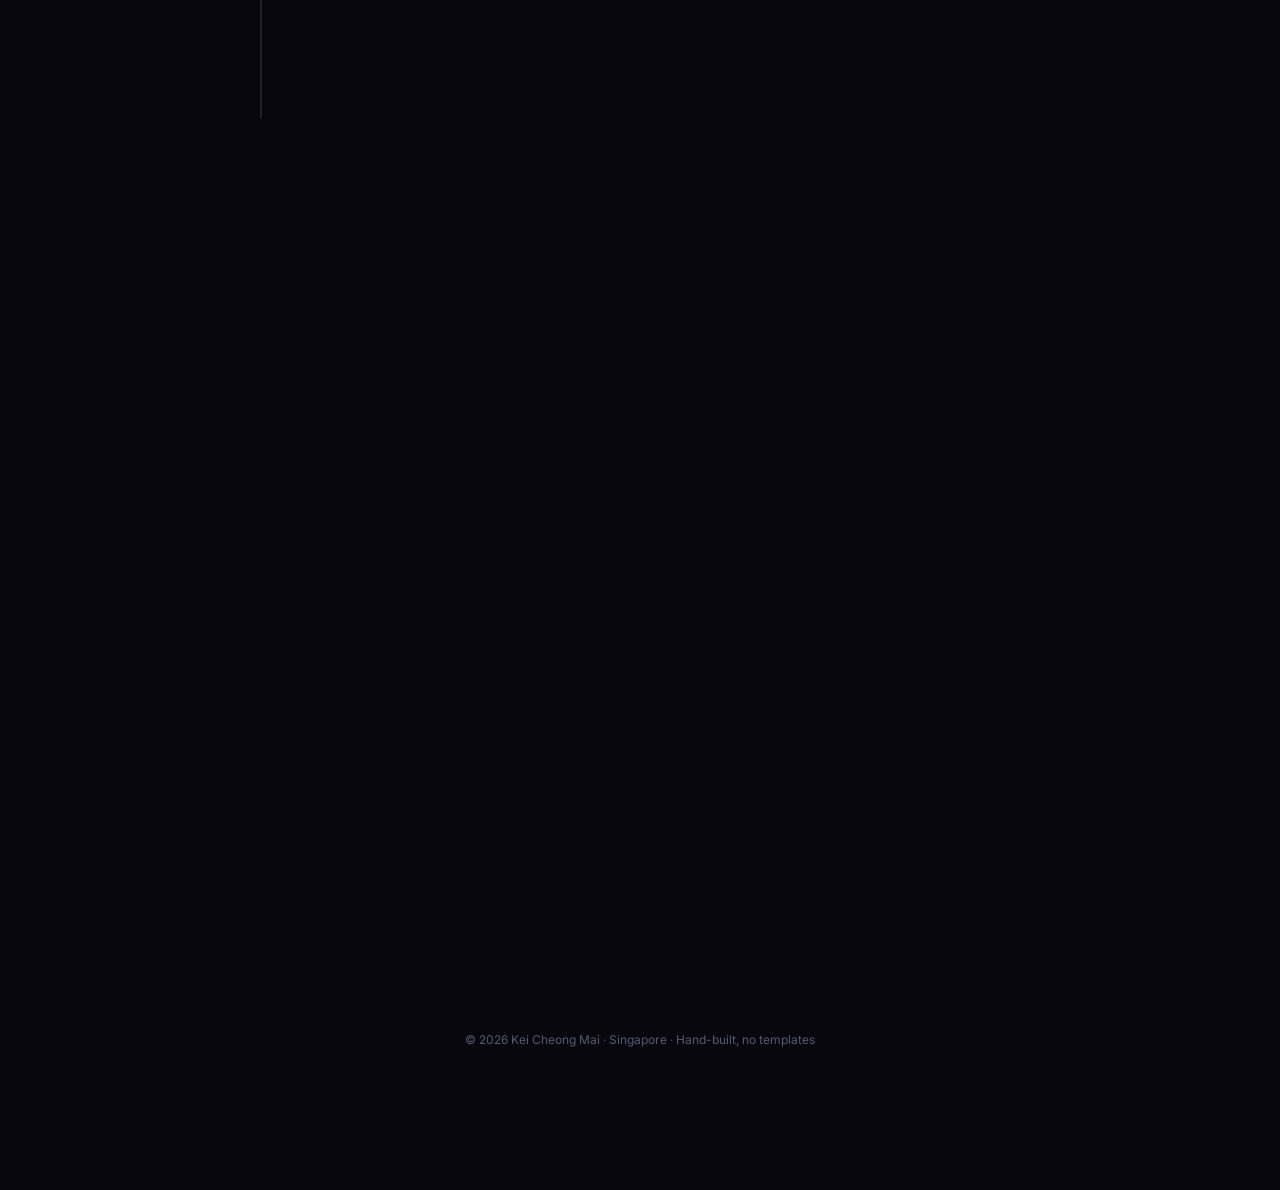
==== commit 25460b45: "Home: flagship highlight banner for Kage no Chikai 2" ====
--- a/index.html
+++ b/index.html
@@ -13,6 +13,21 @@
 .ggrid .gcard.featured h3{font-size:32px}
 .ggrid .gcard.featured .badge.status{background:var(--neon,#ff4d6d);color:#07070d}
 @media(max-width:860px){.ggrid .gcard.featured{grid-template-columns:1fr}.ggrid .gcard.featured .media{aspect-ratio:16/9}.ggrid .gcard.featured h3{font-size:24px}}
+.flagship{position:relative;overflow:hidden;padding:clamp(56px,9vw,110px) clamp(18px,6vw,80px);border-top:1px solid #ffc46b44;border-bottom:1px solid #ffc46b44;isolation:isolate}
+.flagship .fs-bg{position:absolute;inset:0;background:url(kage-no-chikai-2/img/v13-duel-arrow.jpg) center/cover no-repeat;z-index:-2;transform:scale(1.04)}
+.flagship:after{content:"";position:absolute;inset:0;z-index:-1;background:linear-gradient(90deg,#07070df2 0%,#07070dcc 45%,#07070d55 100%),linear-gradient(0deg,#07070d 0%,transparent 35%)}
+.flagship .fs-inner{max-width:1100px;margin:0 auto}
+.flagship .fs-label{display:inline-block;font-size:11px;letter-spacing:.08em;color:#07070d;background:#ffc46b;padding:8px 12px;border-radius:4px;box-shadow:0 0 24px #ffc46b88}
+.flagship h2{font-family:"Shippori Mincho",serif;font-size:clamp(34px,6vw,68px);line-height:1.05;margin:18px 0 6px}
+.flagship h2 small{display:block;font-size:.42em;color:#ffc46b;letter-spacing:.2em;margin-top:8px}
+.flagship .fs-pitch{max-width:640px;font-size:clamp(16px,1.8vw,19px);line-height:1.6;opacity:.92;margin:14px 0 22px}
+.flagship .fs-stats{display:flex;flex-wrap:wrap;gap:10px;margin-bottom:26px}
+.flagship .fs-stats span{background:#ffffff12;border:1px solid #ffc46b55;border-radius:999px;padding:8px 14px;font-size:14px;backdrop-filter:blur(6px)}
+.flagship .fs-stats b{color:#ffc46b;margin-right:4px}
+.flagship .fs-cta{display:flex;flex-wrap:wrap;gap:10px;align-items:center}
+.flagship .fs-cta .btn.primary{font-size:16px;padding:14px 26px;box-shadow:0 0 0 1px #ffc46b,0 14px 40px -10px #ff4d6d}
+.flagship .fs-copy{margin-top:18px;font-size:12px;opacity:.6}
+@media(max-width:640px){.flagship:after{background:linear-gradient(0deg,#07070d 10%,#07070dd9 60%,#07070d99)}.flagship .fs-cta .btn{flex:1 1 calc(50% - 10px);text-align:center}.flagship .fs-cta .btn.primary{flex-basis:100%}}
 </style>
 </head><body>
 <canvas id="fx"></canvas>
@@ -33,6 +48,18 @@
  </div>
  <p class="hint">Scroll to explore</p>
 </header>
+
+<section id="flagship" class="flagship" aria-label="Flagship project: Kage no Chikai 2">
+ <div class="fs-bg" aria-hidden="true"></div>
+ <div class="fs-inner reveal">
+  <span class="fs-label pixel">&#9733; Flagship &middot; Mega project</span>
+  <h2>Kage no Chikai 2<small>&#24433;&#12494;&#35475;&#12539;&#24336; &middot; v1.3</small></h2>
+  <p class="fs-pitch">My biggest game yet: Bright Spirit's open-world exploration united with Kage no Chikai's arrow-parry duels. Journey across a pixel-art Japan, wield the iait&#333; and settle every vow with the blade.</p>
+  <div class="fs-stats"><span><b>30</b>provinces</span><span><b>34</b>bosses</span><span><b>57</b>tracks synthesised in code</span><span><b>12</b>Seitei iaid&#333; kata</span></div>
+  <div class="fs-cta"><a class="btn mag primary" href="kage-no-chikai-2/">Explore the project &rarr;</a><a class="btn sm ghost" href="kage-no-chikai-2/play/?mode=pc">Play on PC</a><a class="btn sm ghost" href="kage-no-chikai-2/play/?mode=mobile">Play on mobile</a><a class="btn sm ghost" href="kage-no-chikai-2/KageNoChikai2-v1.3-win64.zip" download>Windows</a><a class="btn sm ghost" href="kage-no-chikai-2/KageNoChikai2-v1.3.apk" download>APK</a></div>
+  <p class="fs-copy">Free to play &middot; &copy; Kei Cheong Mai</p>
+ </div>
+</section>
 
 
 <section id="about" class="chapter">
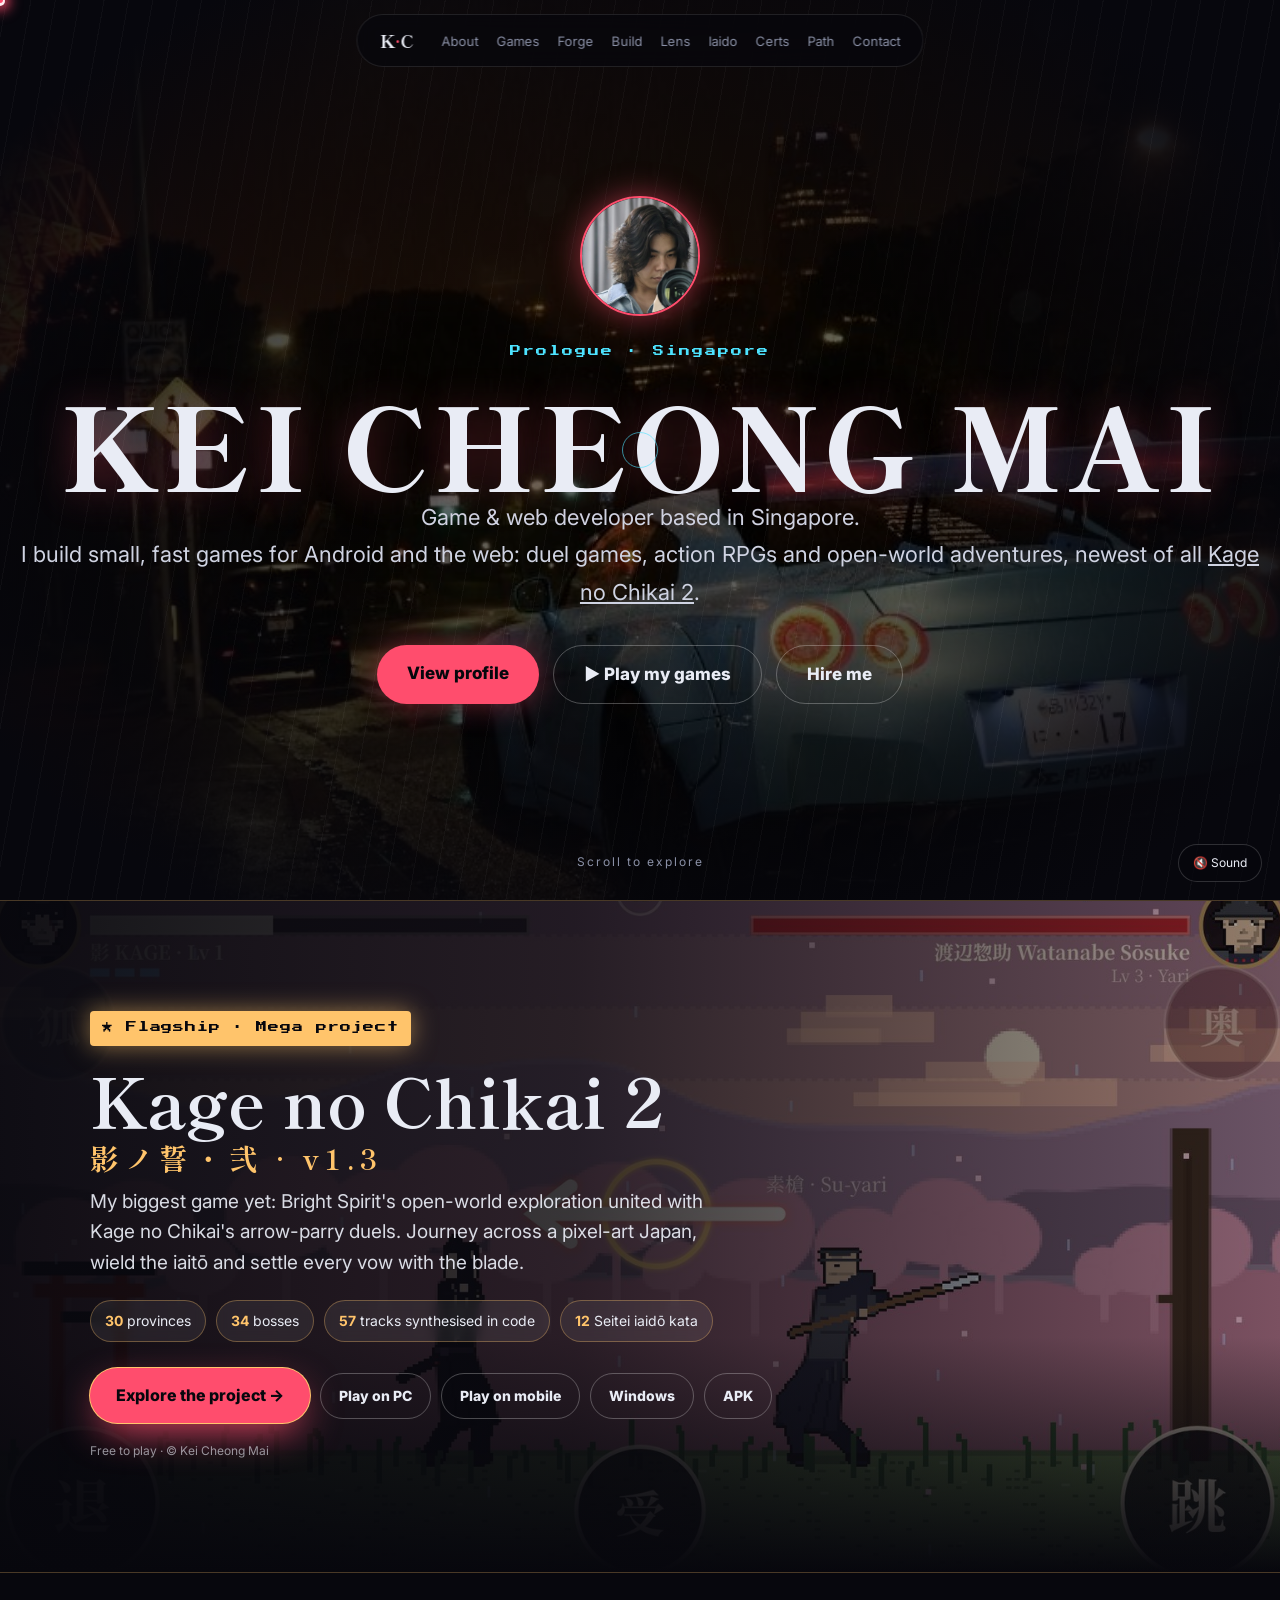
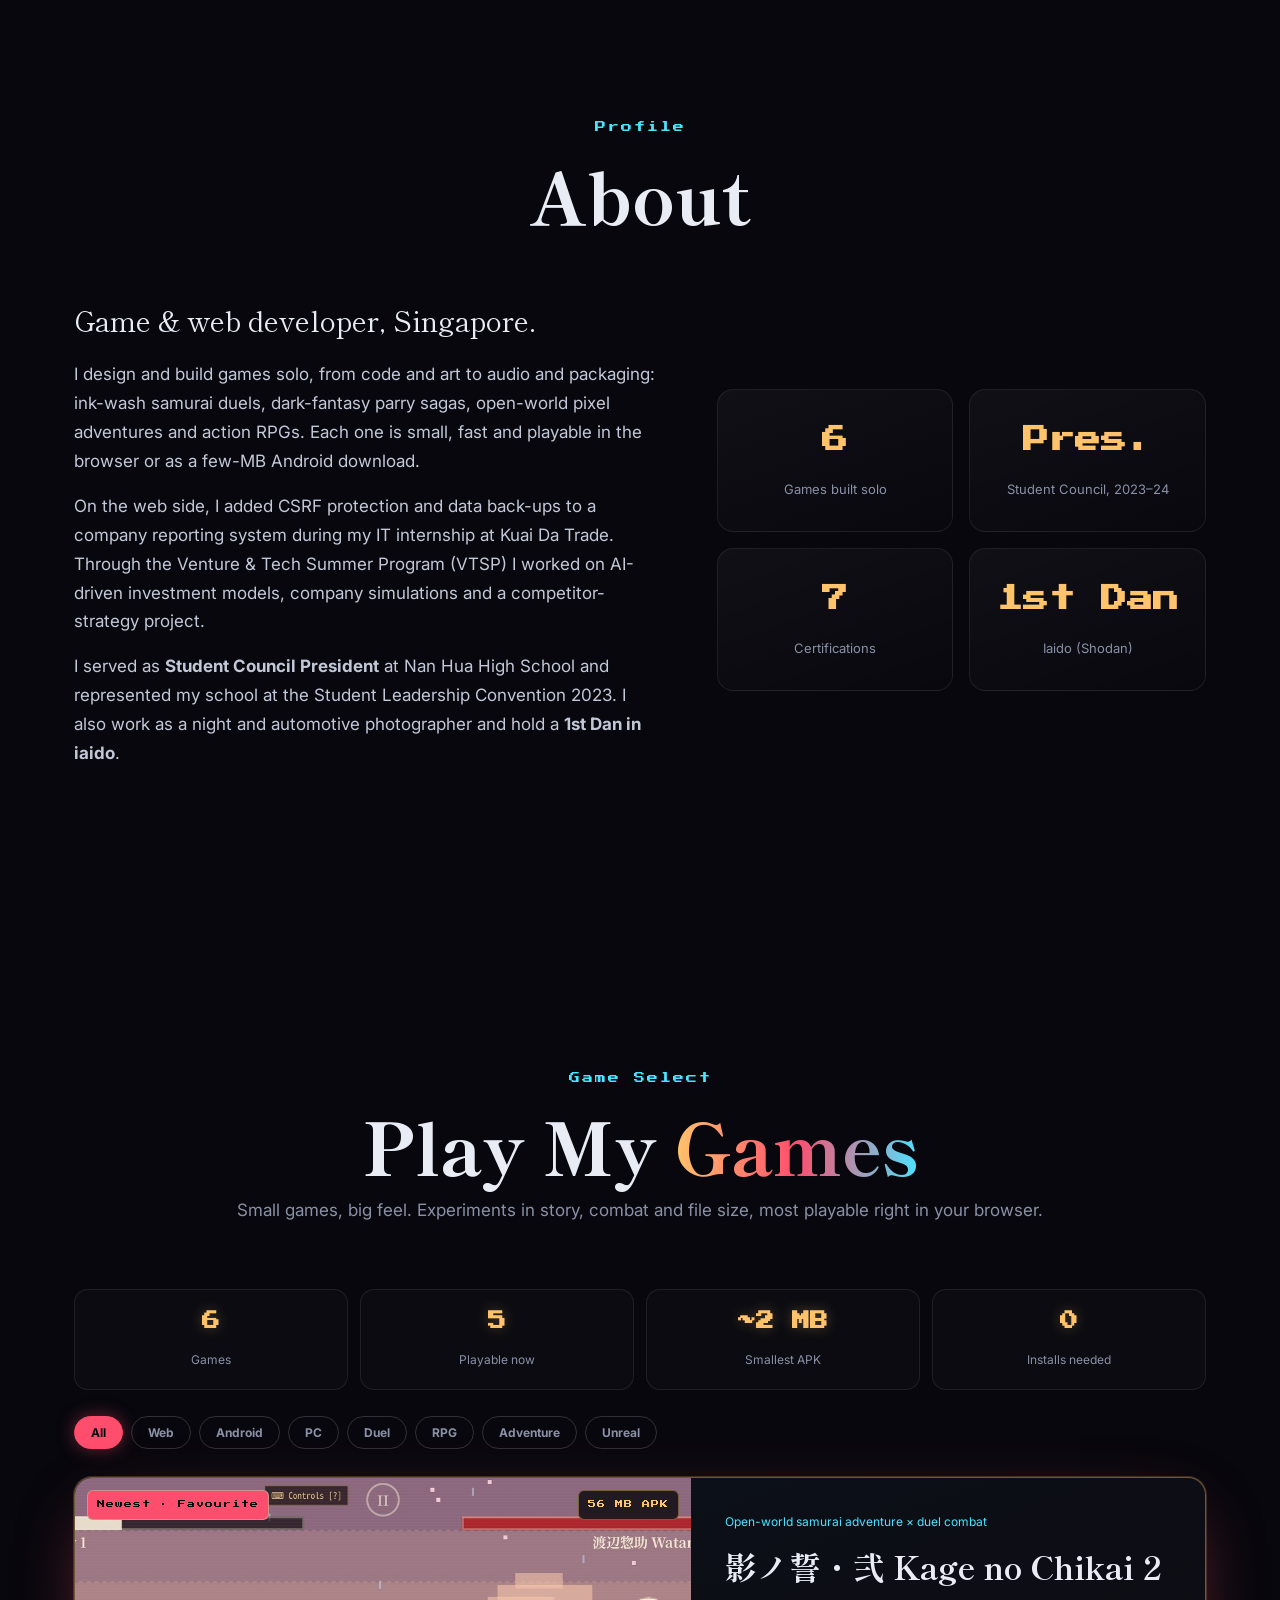
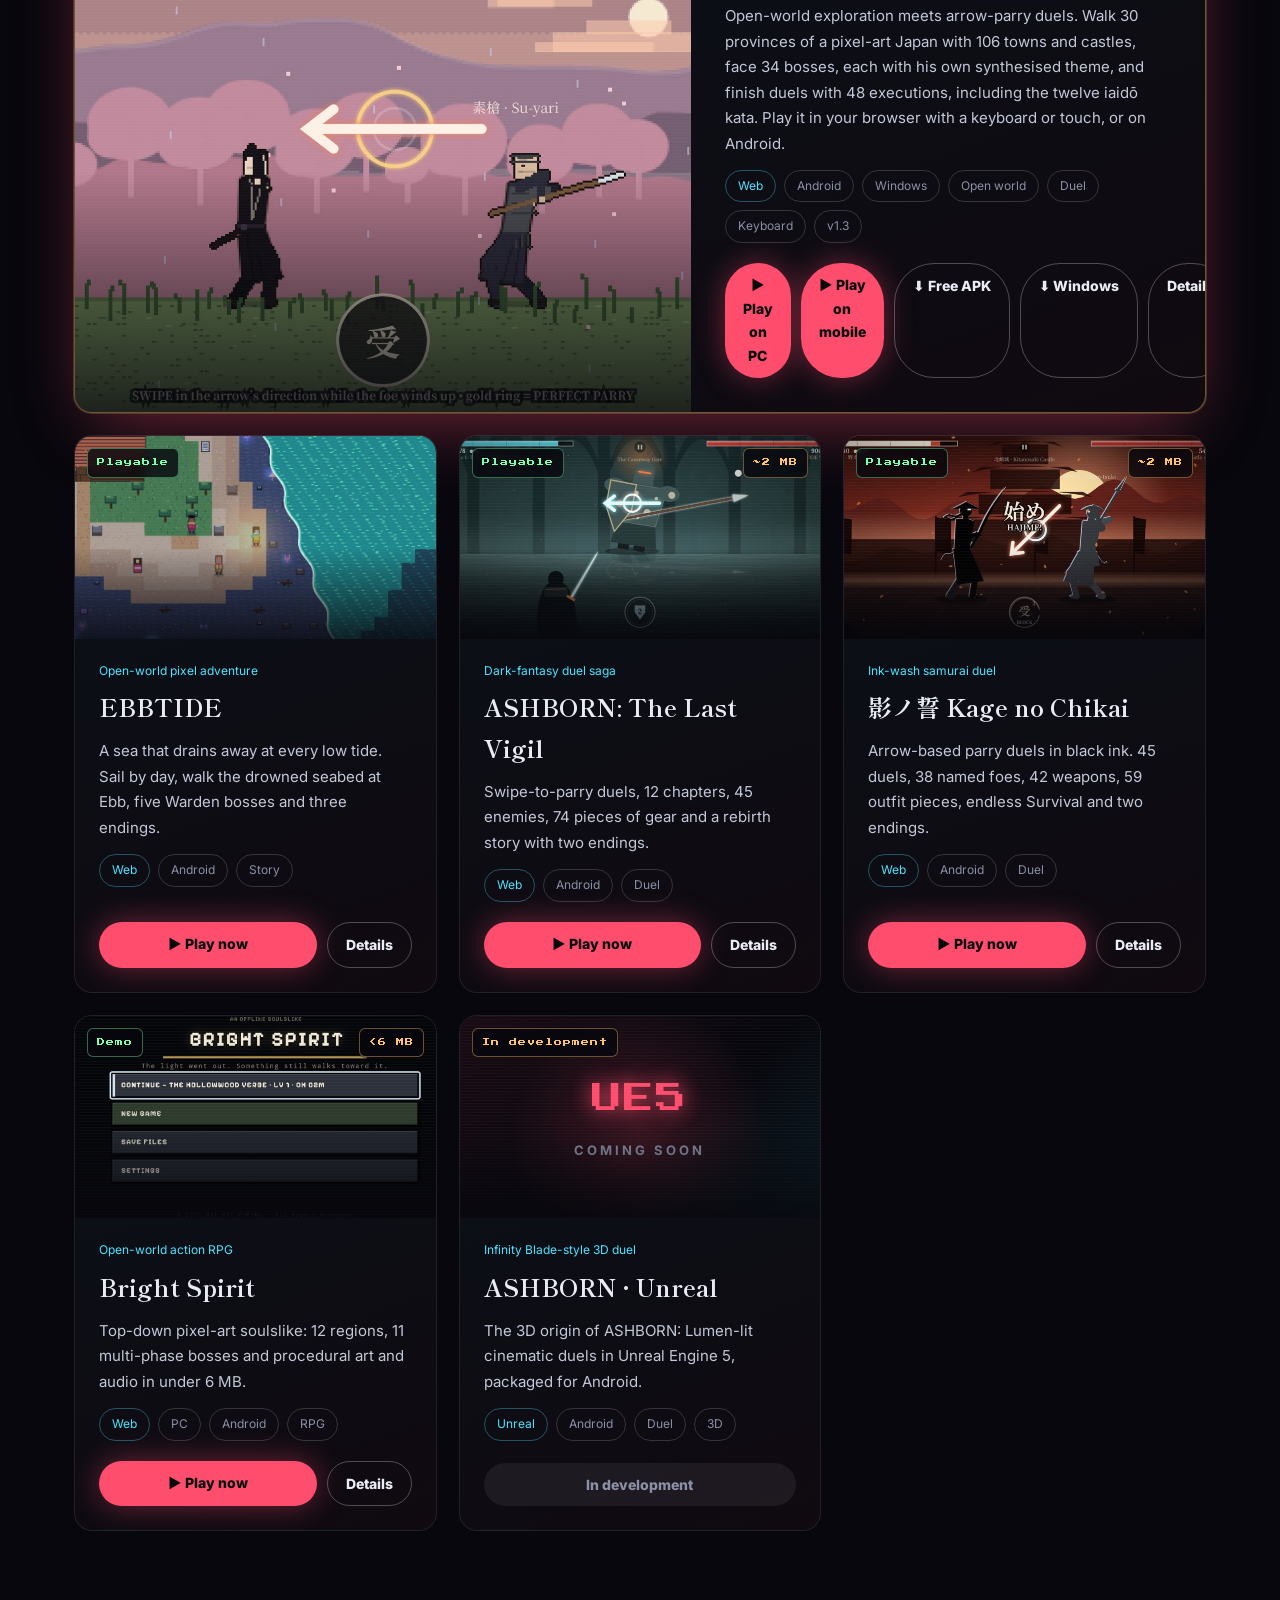
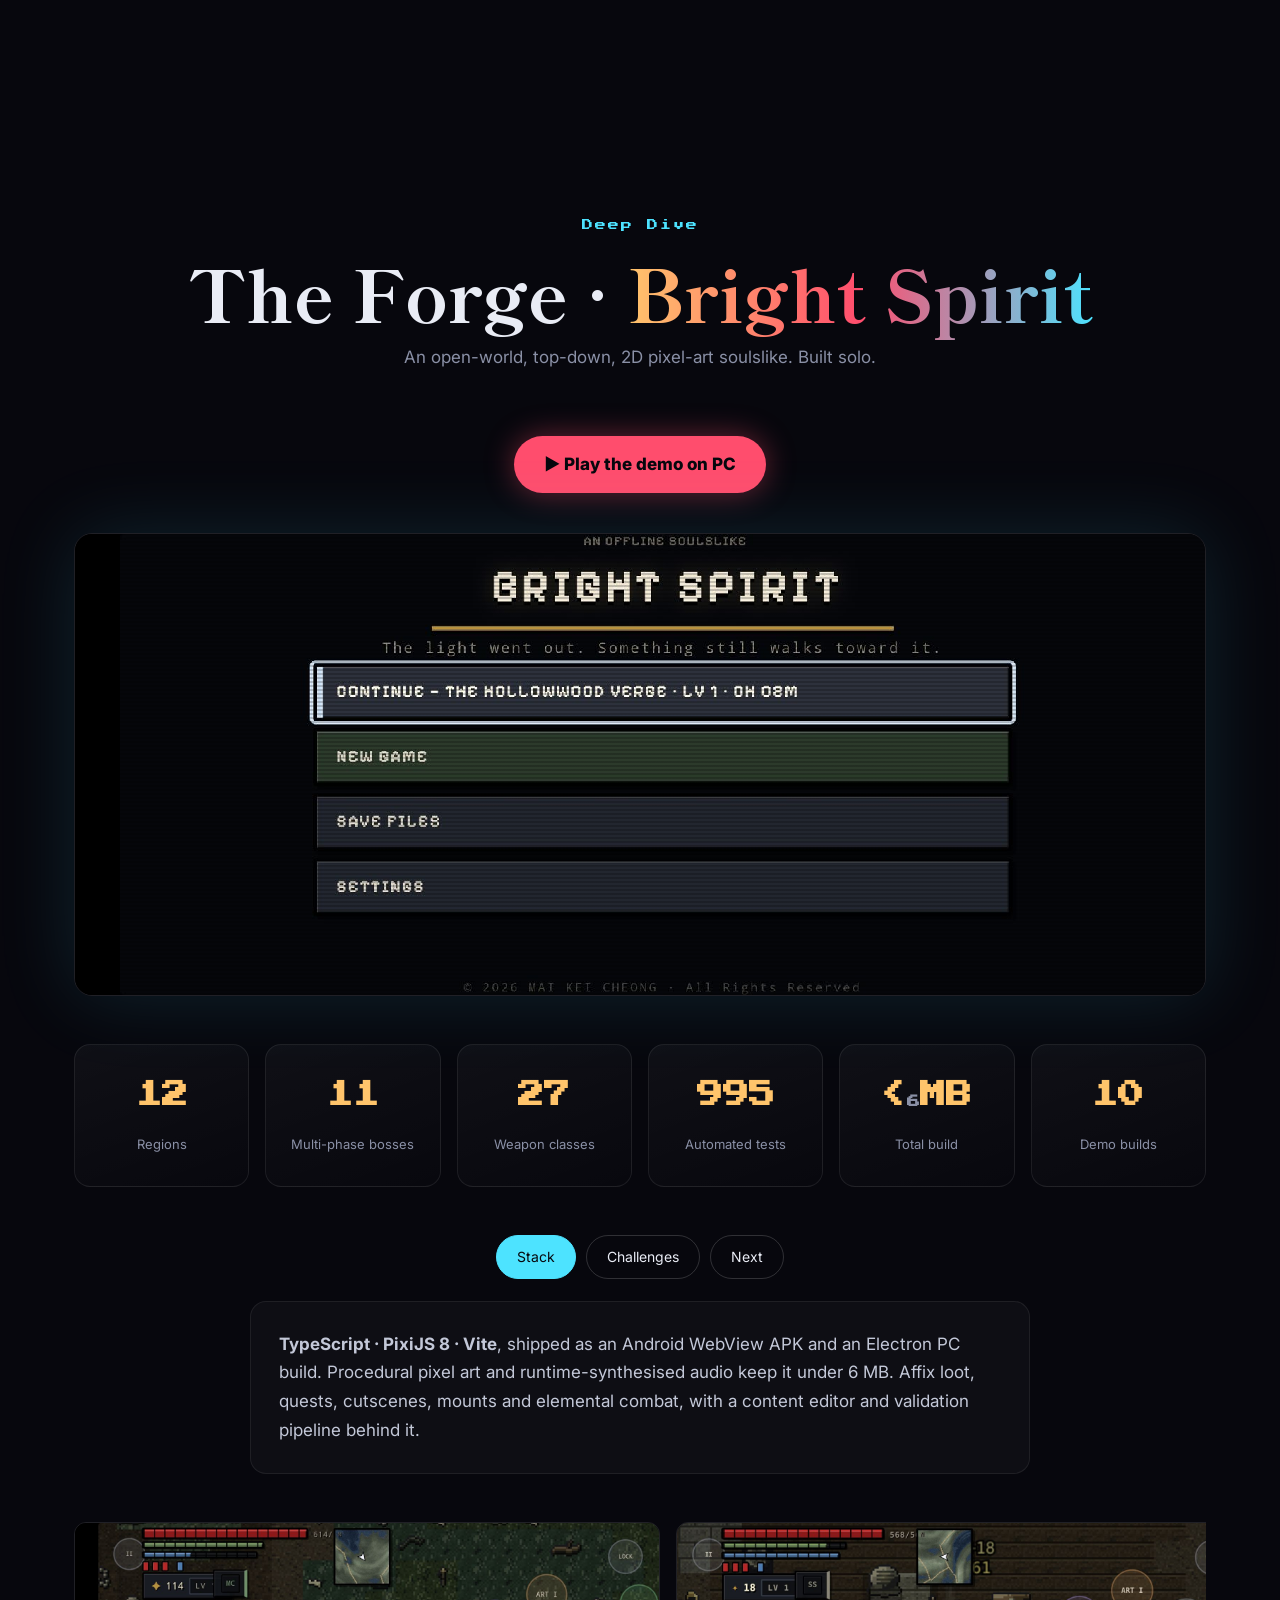
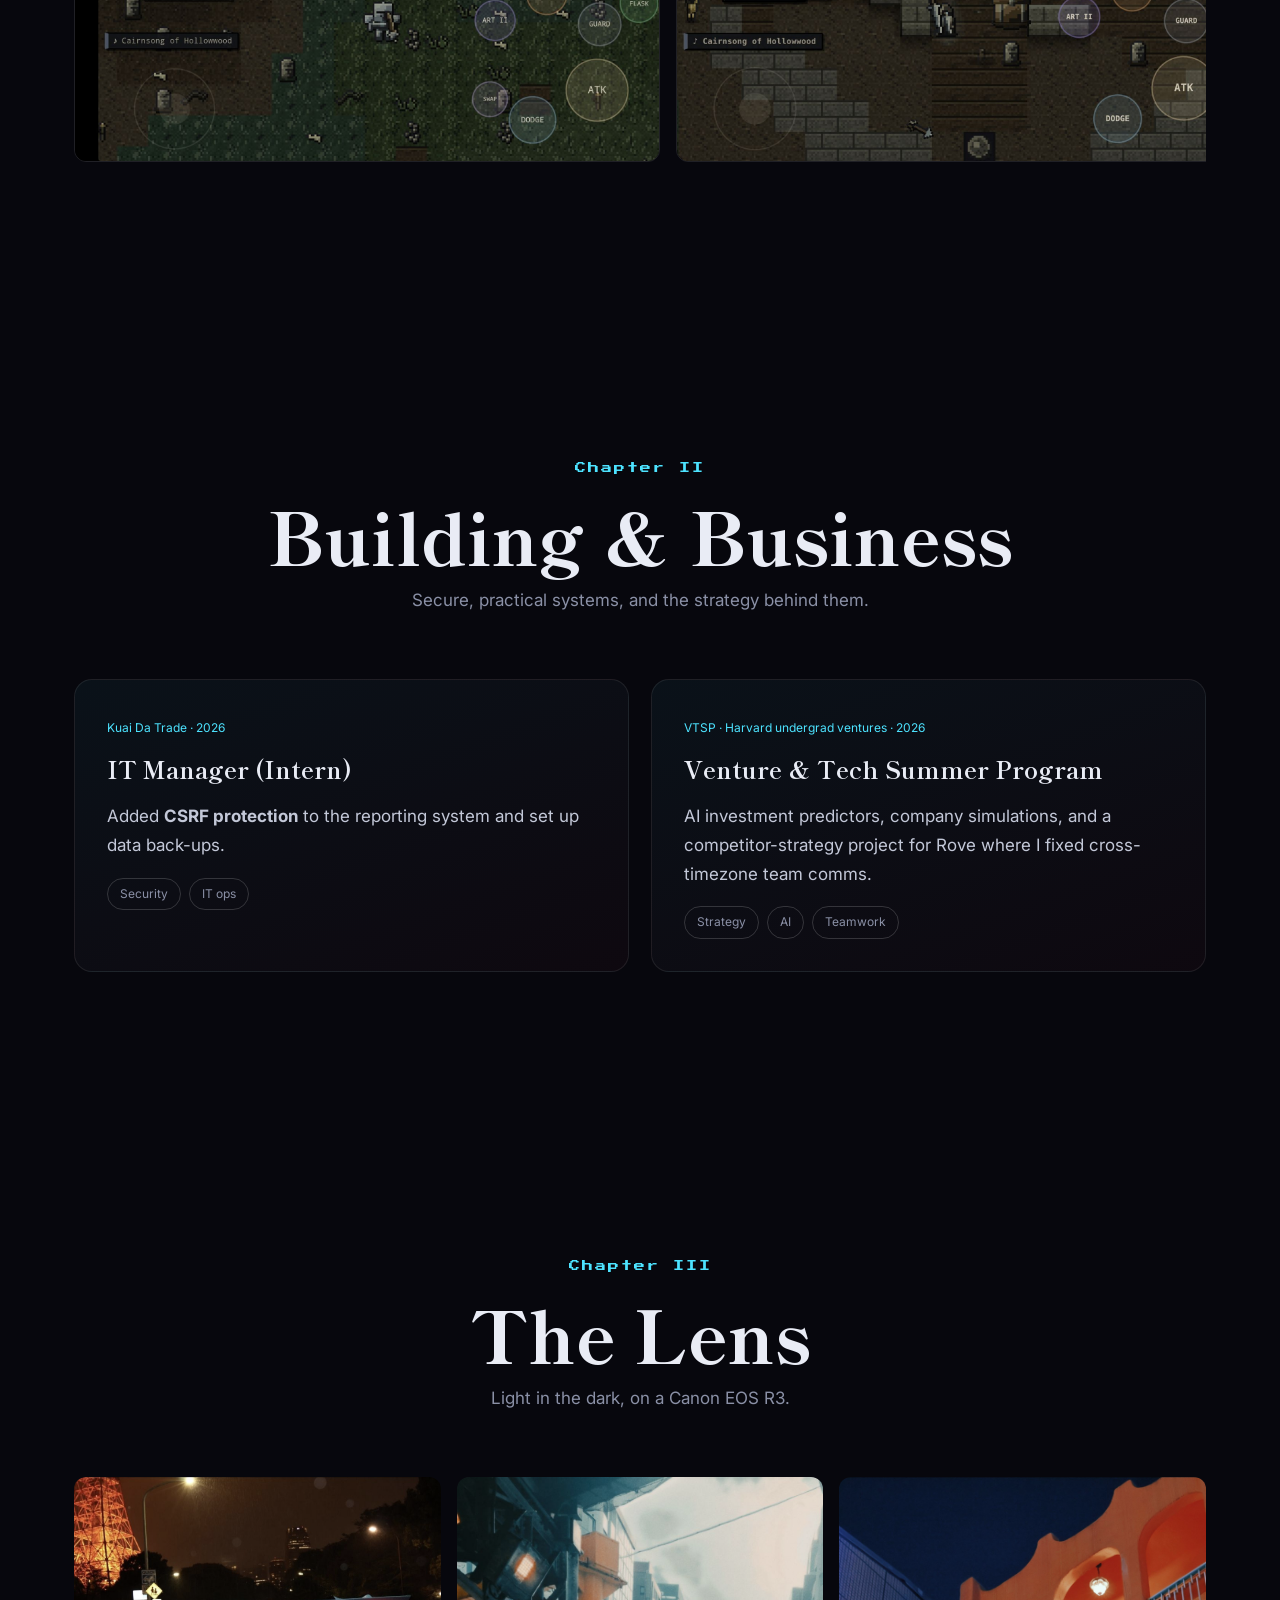
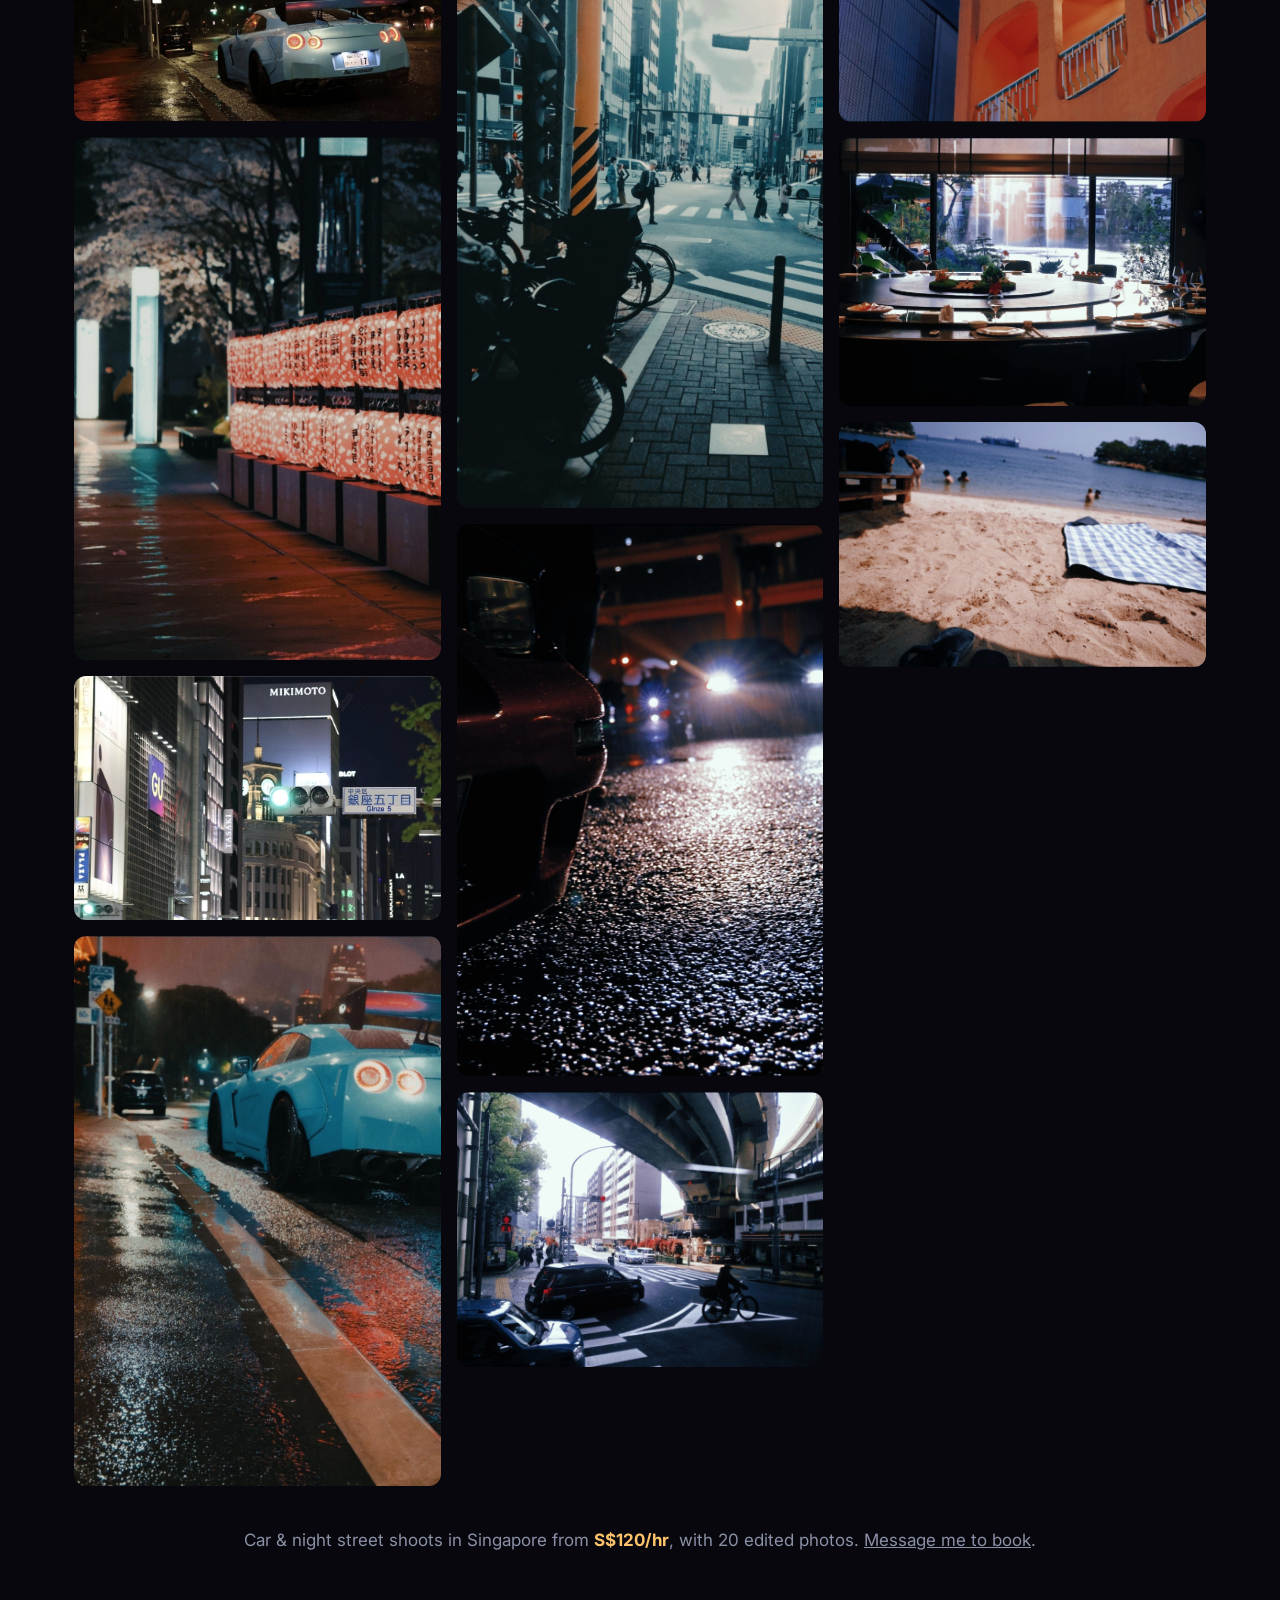
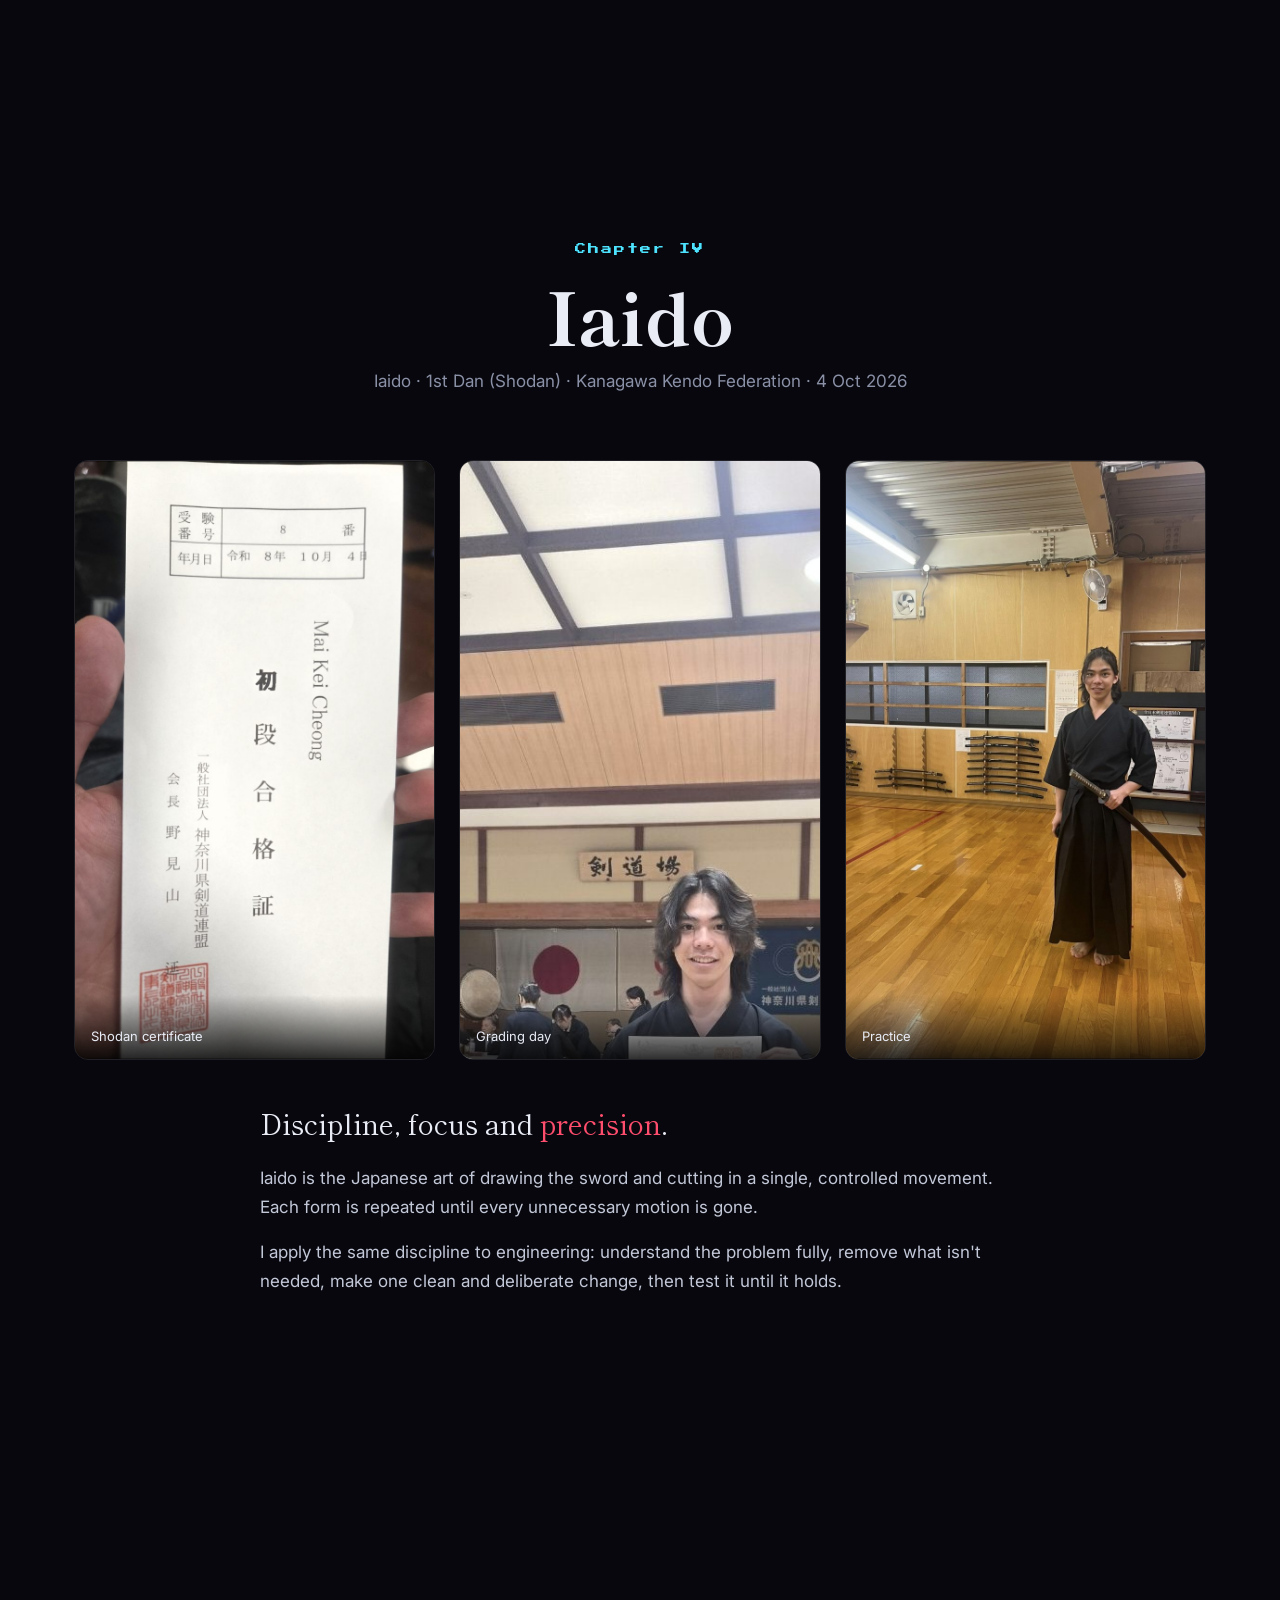
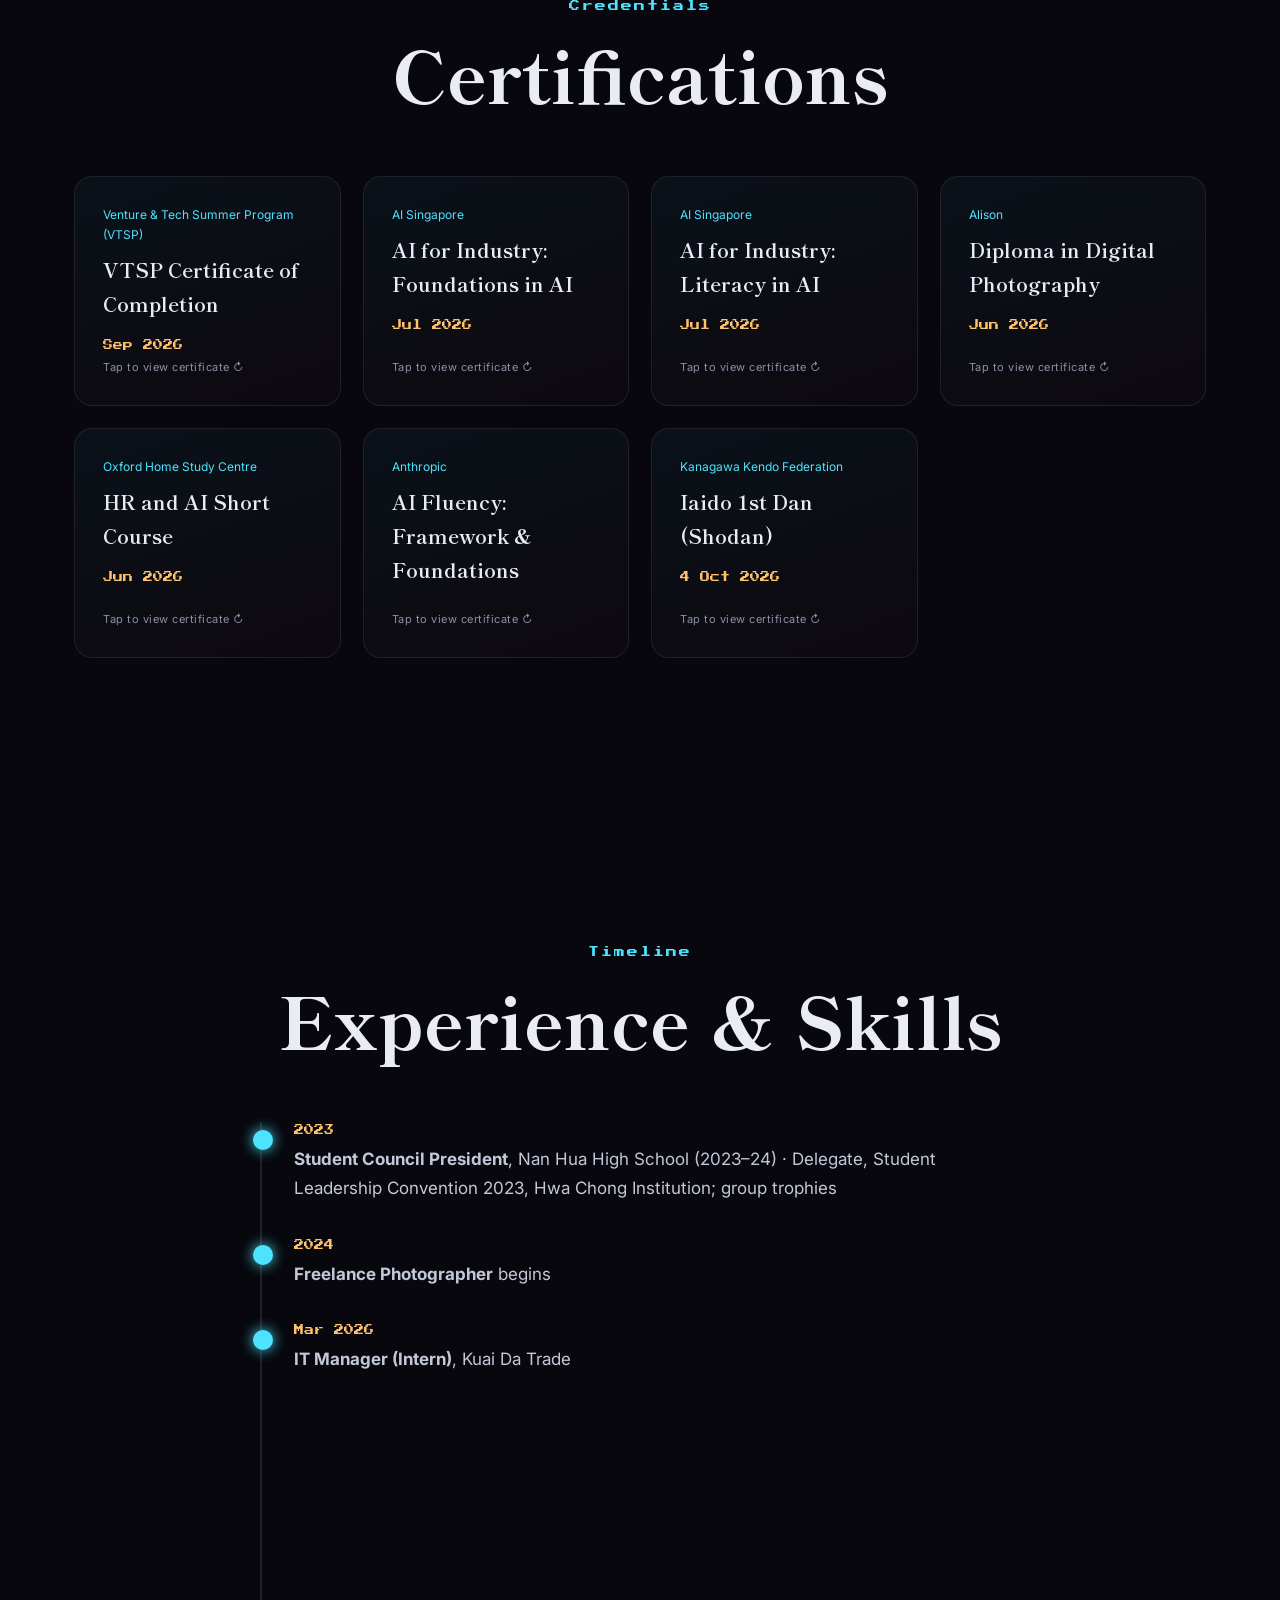
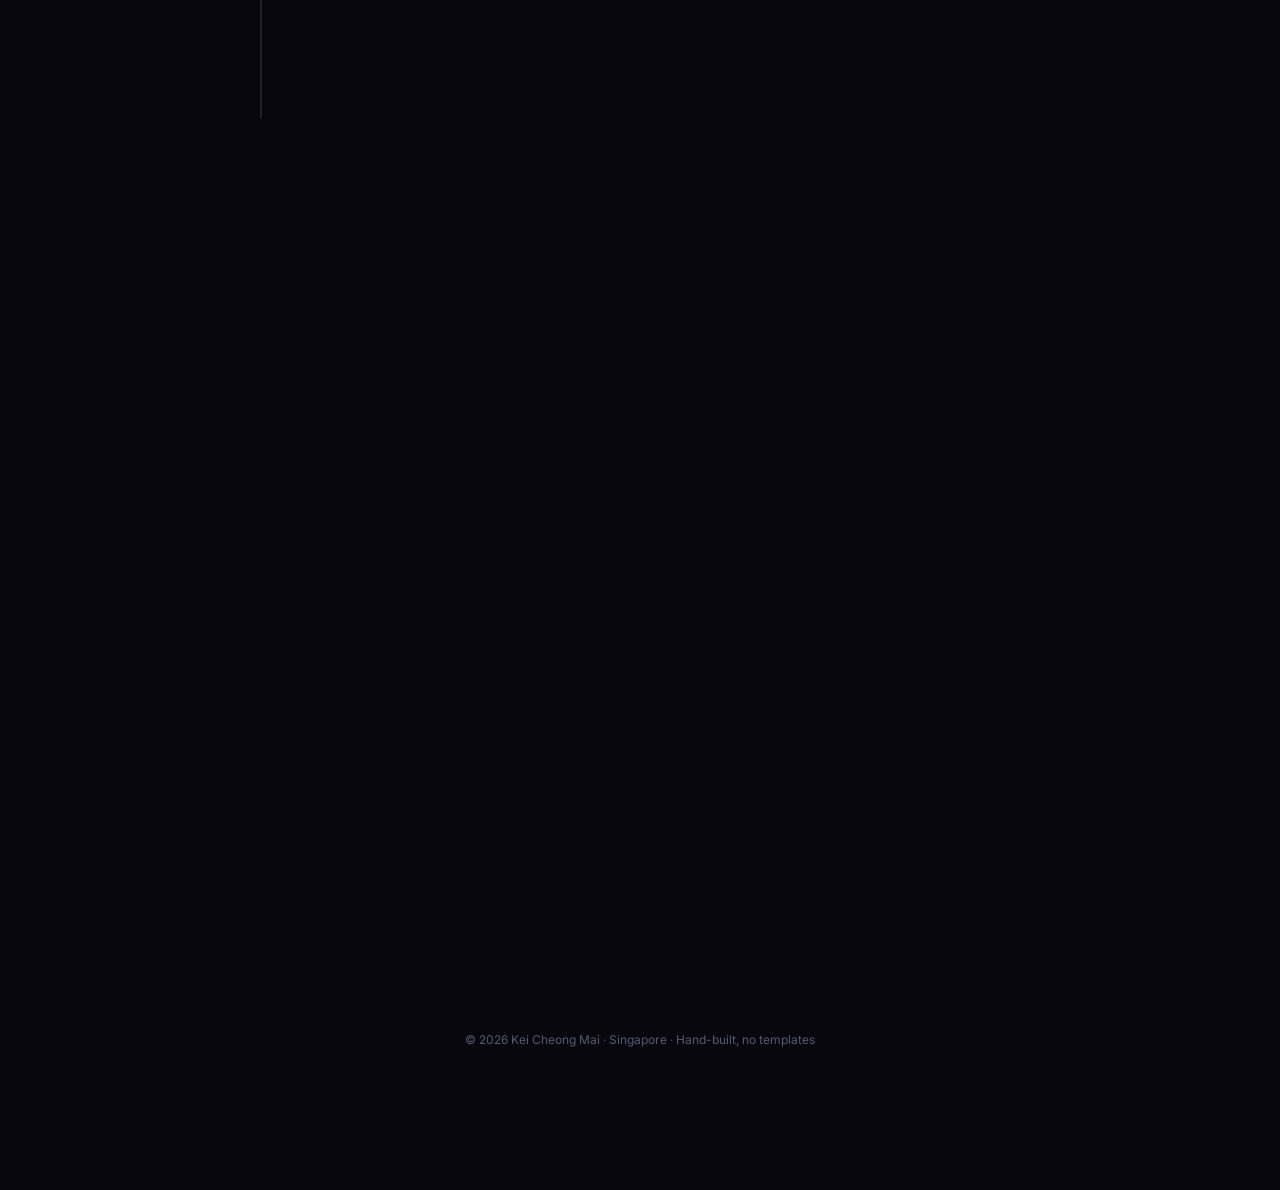
==== commit 758e8d31: "Home: whole Kage no Chikai 2 banner and card clickable to showcase" ====
--- a/index.html
+++ b/index.html
@@ -28,7 +28,7 @@
 .flagship .fs-cta .btn.primary{font-size:16px;padding:14px 26px;box-shadow:0 0 0 1px #ffc46b,0 14px 40px -10px #ff4d6d}
 .flagship .fs-copy{margin-top:18px;font-size:12px;opacity:.6}
 @media(max-width:640px){.flagship:after{background:linear-gradient(0deg,#07070d 10%,#07070dd9 60%,#07070d99)}.flagship .fs-cta .btn{flex:1 1 calc(50% - 10px);text-align:center}.flagship .fs-cta .btn.primary{flex-basis:100%}}
-</style>
+.clickbox{cursor:pointer;transition:box-shadow .25s,filter .25s}.clickbox:hover{filter:brightness(1.06);box-shadow:0 0 0 1px #ffc46b88,0 18px 50px -18px #ffc46b66}.clickbox:focus-visible{outline:2px solid #ffc46b;outline-offset:3px}</style>
 </head><body>
 <canvas id="fx"></canvas>
 <div id="cursor"><span class="dot"></span><span class="ring"></span></div>
@@ -49,7 +49,7 @@
  <p class="hint">Scroll to explore</p>
 </header>
 
-<section id="flagship" class="flagship" aria-label="Flagship project: Kage no Chikai 2">
+<section id="flagship" class="flagship clickbox" data-href="kage-no-chikai-2/" tabindex="0" role="link" aria-label="Flagship project: Kage no Chikai 2">
  <div class="fs-bg" aria-hidden="true"></div>
  <div class="fs-inner reveal">
   <span class="fs-label pixel">&#9733; Flagship &middot; Mega project</span>
@@ -83,7 +83,7 @@
  <div class="gstats reveal"><div><b>6</b><span>Games</span></div><div><b>5</b><span>Playable now</span></div><div><b>~2 MB</b><span>Smallest APK</span></div><div><b>0</b><span>Installs needed</span></div></div>
  <div class="filters reveal" role="group" aria-label="Filter games"><button class="on" data-f="all">All</button><button data-f="web">Web</button><button data-f="android">Android</button><button data-f="pc">PC</button><button data-f="duel">Duel</button><button data-f="rpg">RPG</button><button data-f="adventure">Adventure</button><button data-f="unreal">Unreal</button></div>
  <div class="ggrid">
-  <article class="gcard tilt reveal featured" data-f="web android duel adventure rpg"><div class="media"><img src="kage-no-chikai-2/img/v13-duel-arrow.jpg" alt="Kage no Chikai 2 duel with the glowing parry arrow" loading="lazy"><span class="badge status">Newest · Favourite</span><span class="badge size">56 MB APK</span></div>
+  <article class="gcard tilt reveal featured clickbox" data-href="kage-no-chikai-2/" tabindex="0" role="link" aria-label="Kage no Chikai 2 showcase" data-f="web android duel adventure rpg"><div class="media"><img src="kage-no-chikai-2/img/v13-duel-arrow.jpg" alt="Kage no Chikai 2 duel with the glowing parry arrow" loading="lazy"><span class="badge status">Newest · Favourite</span><span class="badge size">56 MB APK</span></div>
    <div class="body"><span class="tag">Open-world samurai adventure × duel combat</span><h3>影ノ誓・弐 Kage no Chikai 2</h3><p>Open-world exploration meets arrow-parry duels. Walk 30 provinces of a pixel-art Japan with 106 towns and castles, face 34 bosses, each with his own synthesised theme, and finish duels with 48 executions, including the twelve iaidō kata. Play it in your browser with a keyboard or touch, or on Android.</p><div class="chips"><i>Web</i><i>Android</i><i>Windows</i><i>Open world</i><i>Duel</i><i>Keyboard</i><i>v1.3</i></div><div class="gbtns"><a class="btn sm" href="kage-no-chikai-2/play/?mode=pc">▶ Play on PC</a><a class="btn sm" href="kage-no-chikai-2/play/?mode=mobile">▶ Play on mobile</a><a class="btn sm ghost" href="kage-no-chikai-2/KageNoChikai2-v1.3.apk" download>⬇ Free APK</a><a class="btn sm ghost" href="kage-no-chikai-2/KageNoChikai2-v1.3-win64.zip" download>⬇ Windows</a><a class="btn sm ghost" href="kage-no-chikai-2/">Details</a></div></div></article>
   <article class="gcard tilt reveal" data-f="web android adventure"><div class="media"><img src="img/proj-ebbtide.jpg" alt="EBBTIDE key art" loading="lazy"><span class="badge status">Playable</span></div>
    <div class="body"><span class="tag">Open-world pixel adventure</span><h3>EBBTIDE</h3><p>A sea that drains away at every low tide. Sail by day, walk the drowned seabed at Ebb, five Warden bosses and three endings.</p><div class="chips"><i>Web</i><i>Android</i><i>Story</i></div><div class="gbtns"><a class="btn sm" href="new-game/">▶ Play now</a><a class="btn sm ghost" href="new-game/">Details</a></div></div></article>
@@ -203,4 +203,4 @@
 <button id="snd" aria-pressed="false" title="Toggle slash sound">🔇 Sound</button>
 <div id="lightbox"><img alt=""><p></p></div>
 <script src="main.js"></script>
-</body></html>
+<script>document.querySelectorAll(".clickbox[data-href]").forEach(function(b){function go(e){if(e.target.closest("a,button,input,select,textarea"))return;var s=window.getSelection&&String(window.getSelection());if(s&&e.type==="click")return;location.href=b.getAttribute("data-href")}b.addEventListener("click",go);b.addEventListener("keydown",function(e){if((e.key==="Enter"||e.key===" ")&&e.target===b){e.preventDefault();location.href=b.getAttribute("data-href")}})})</script></body></html>
